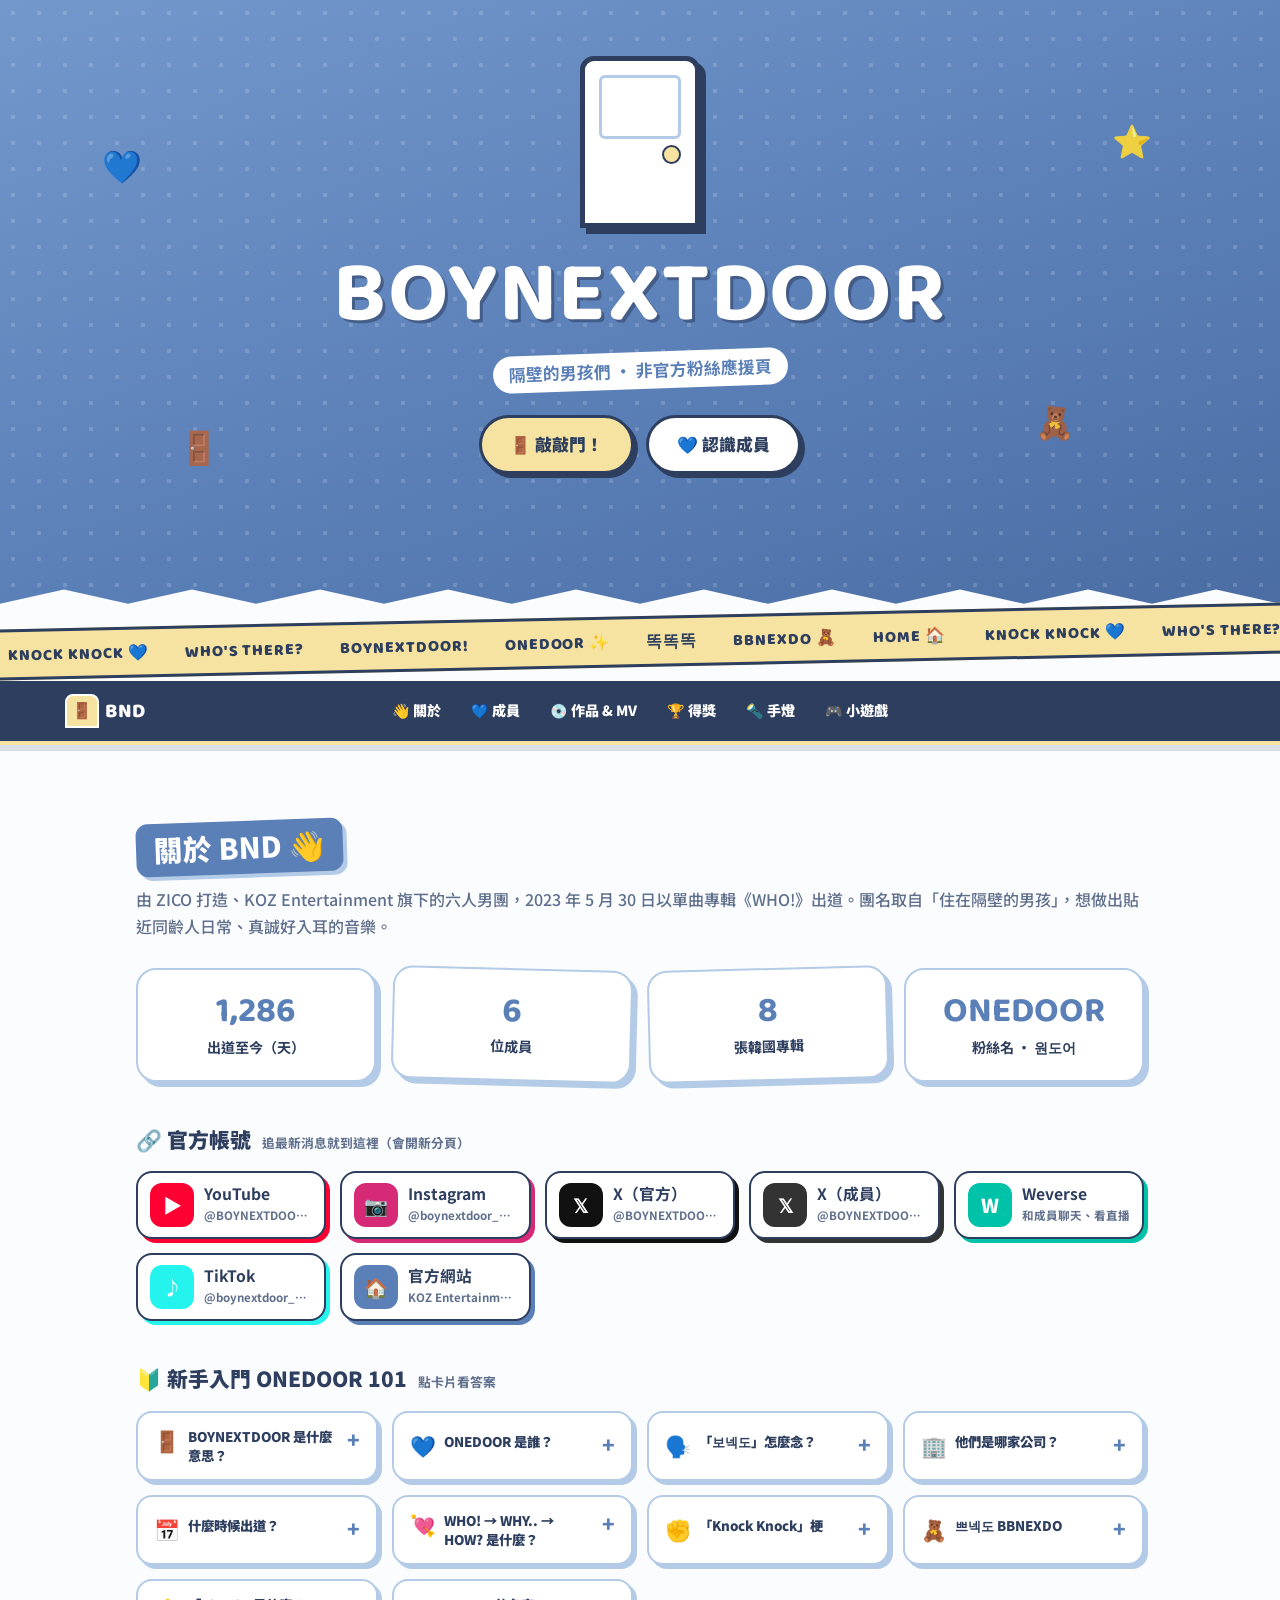
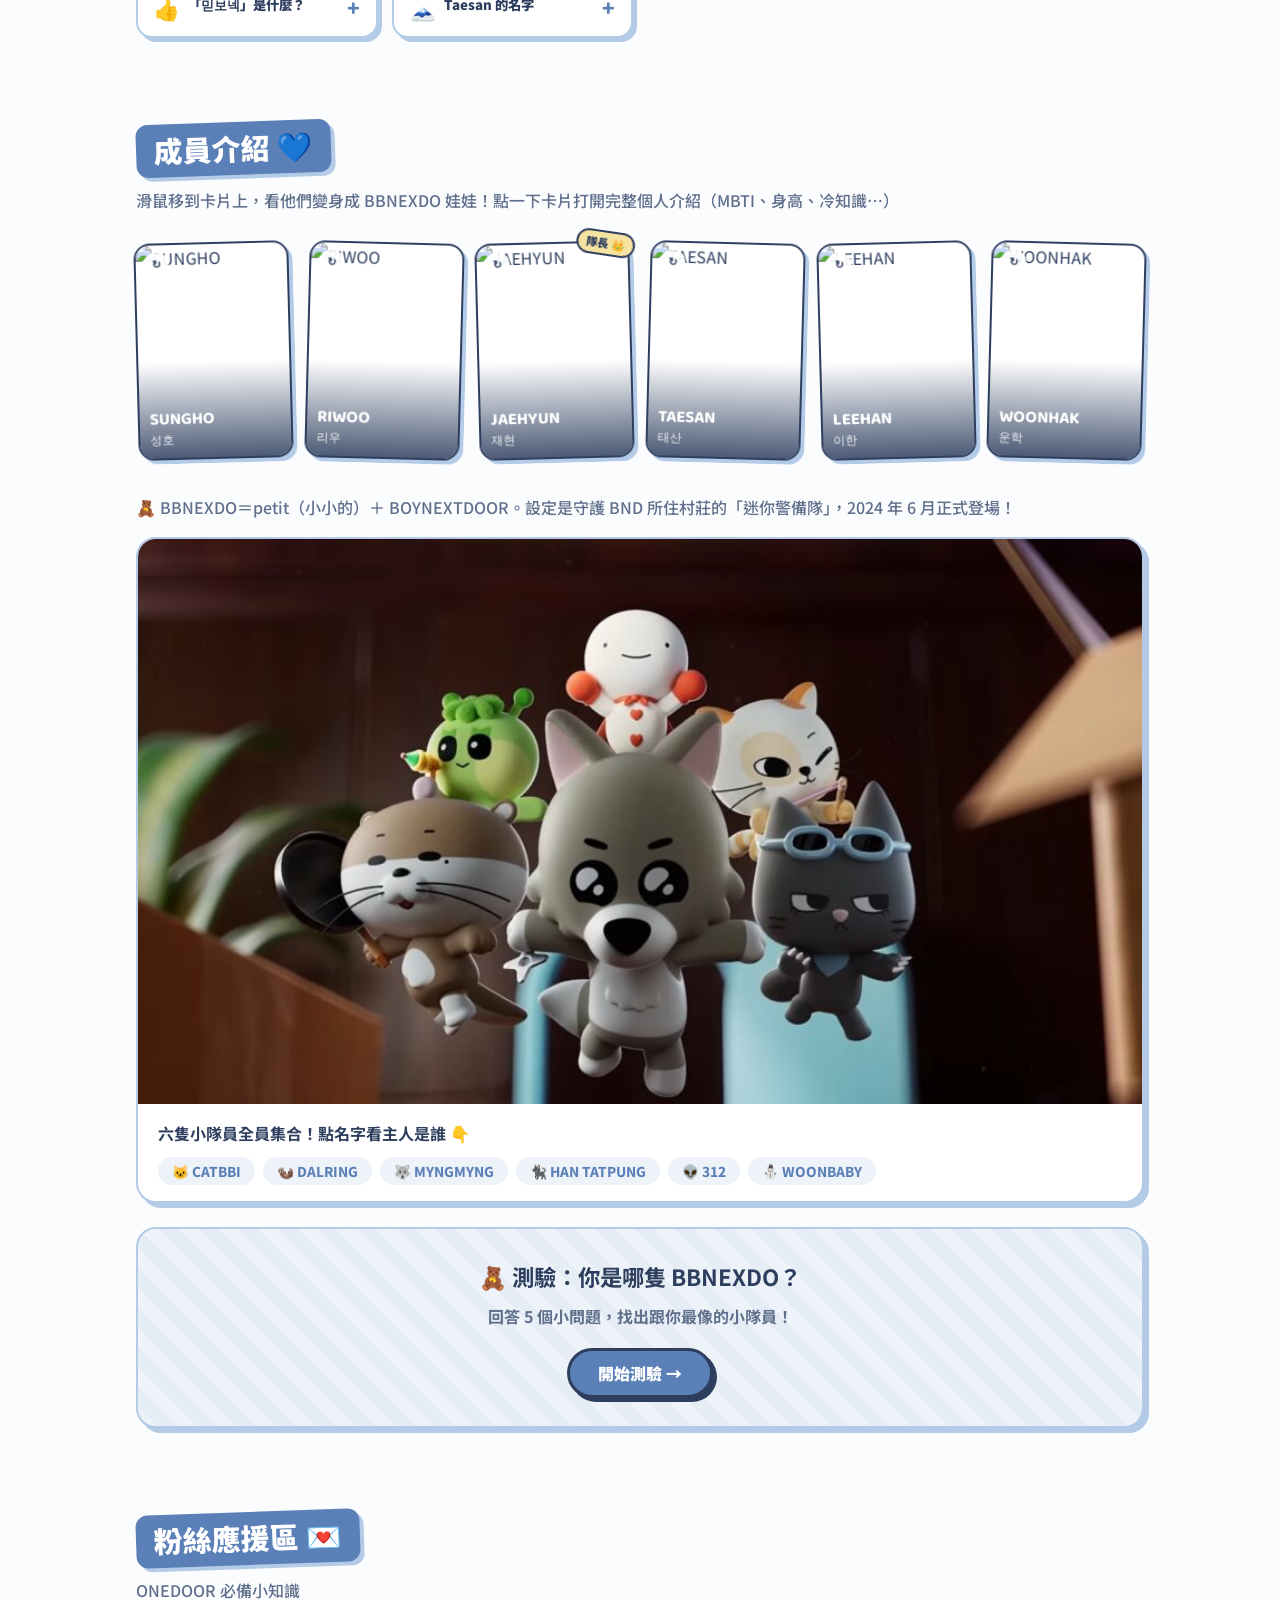
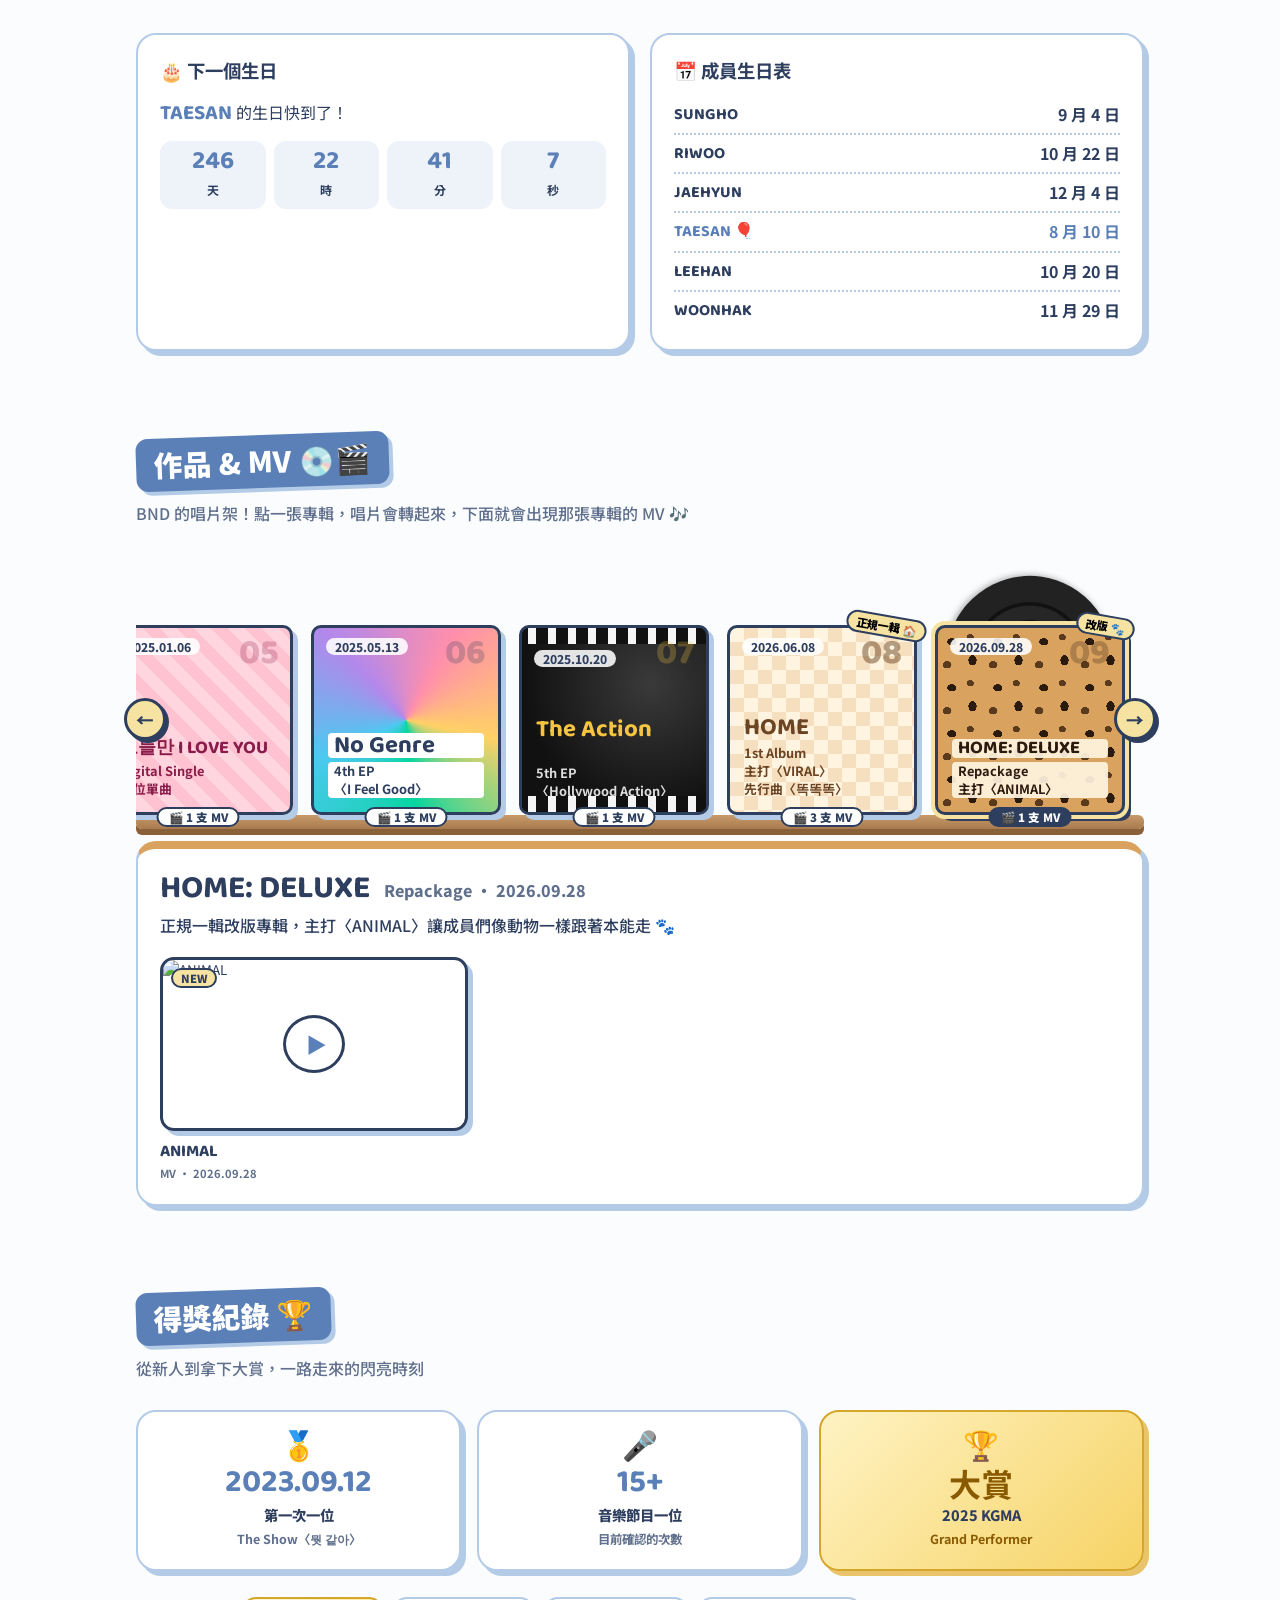
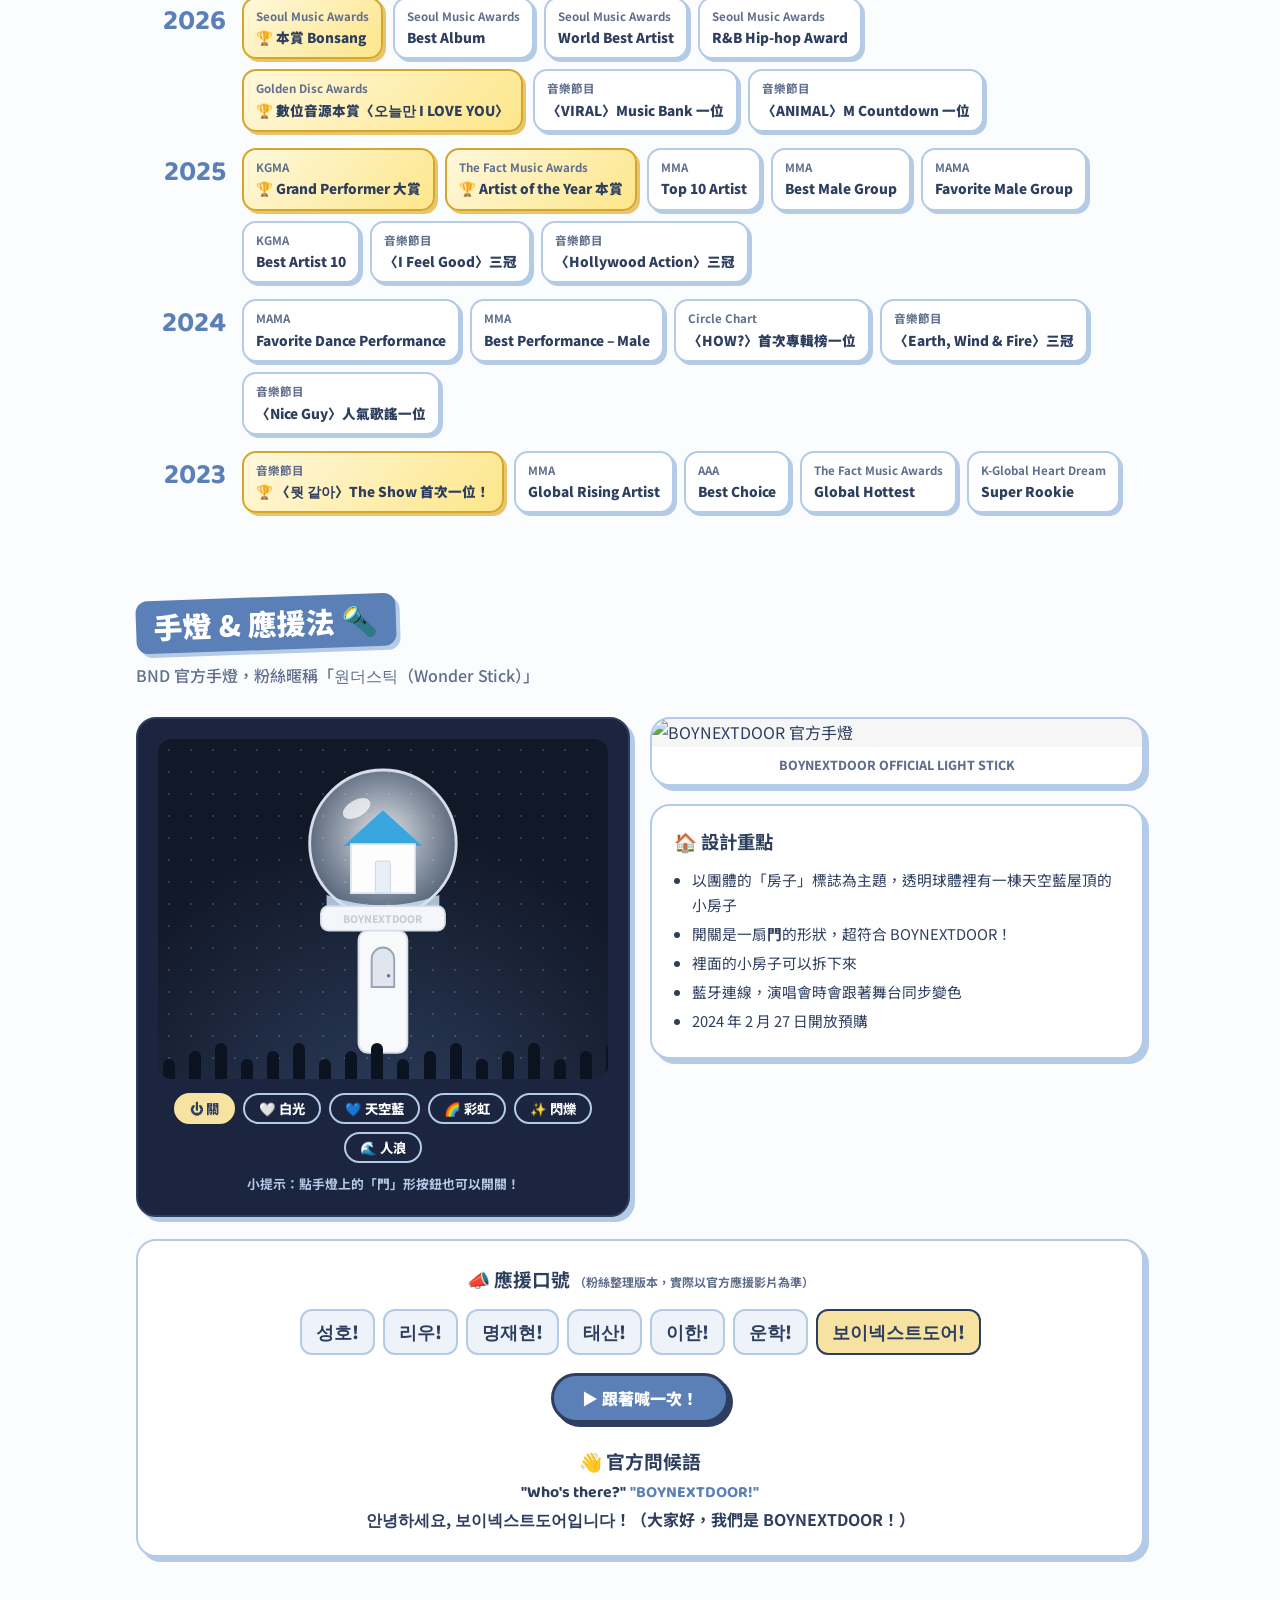
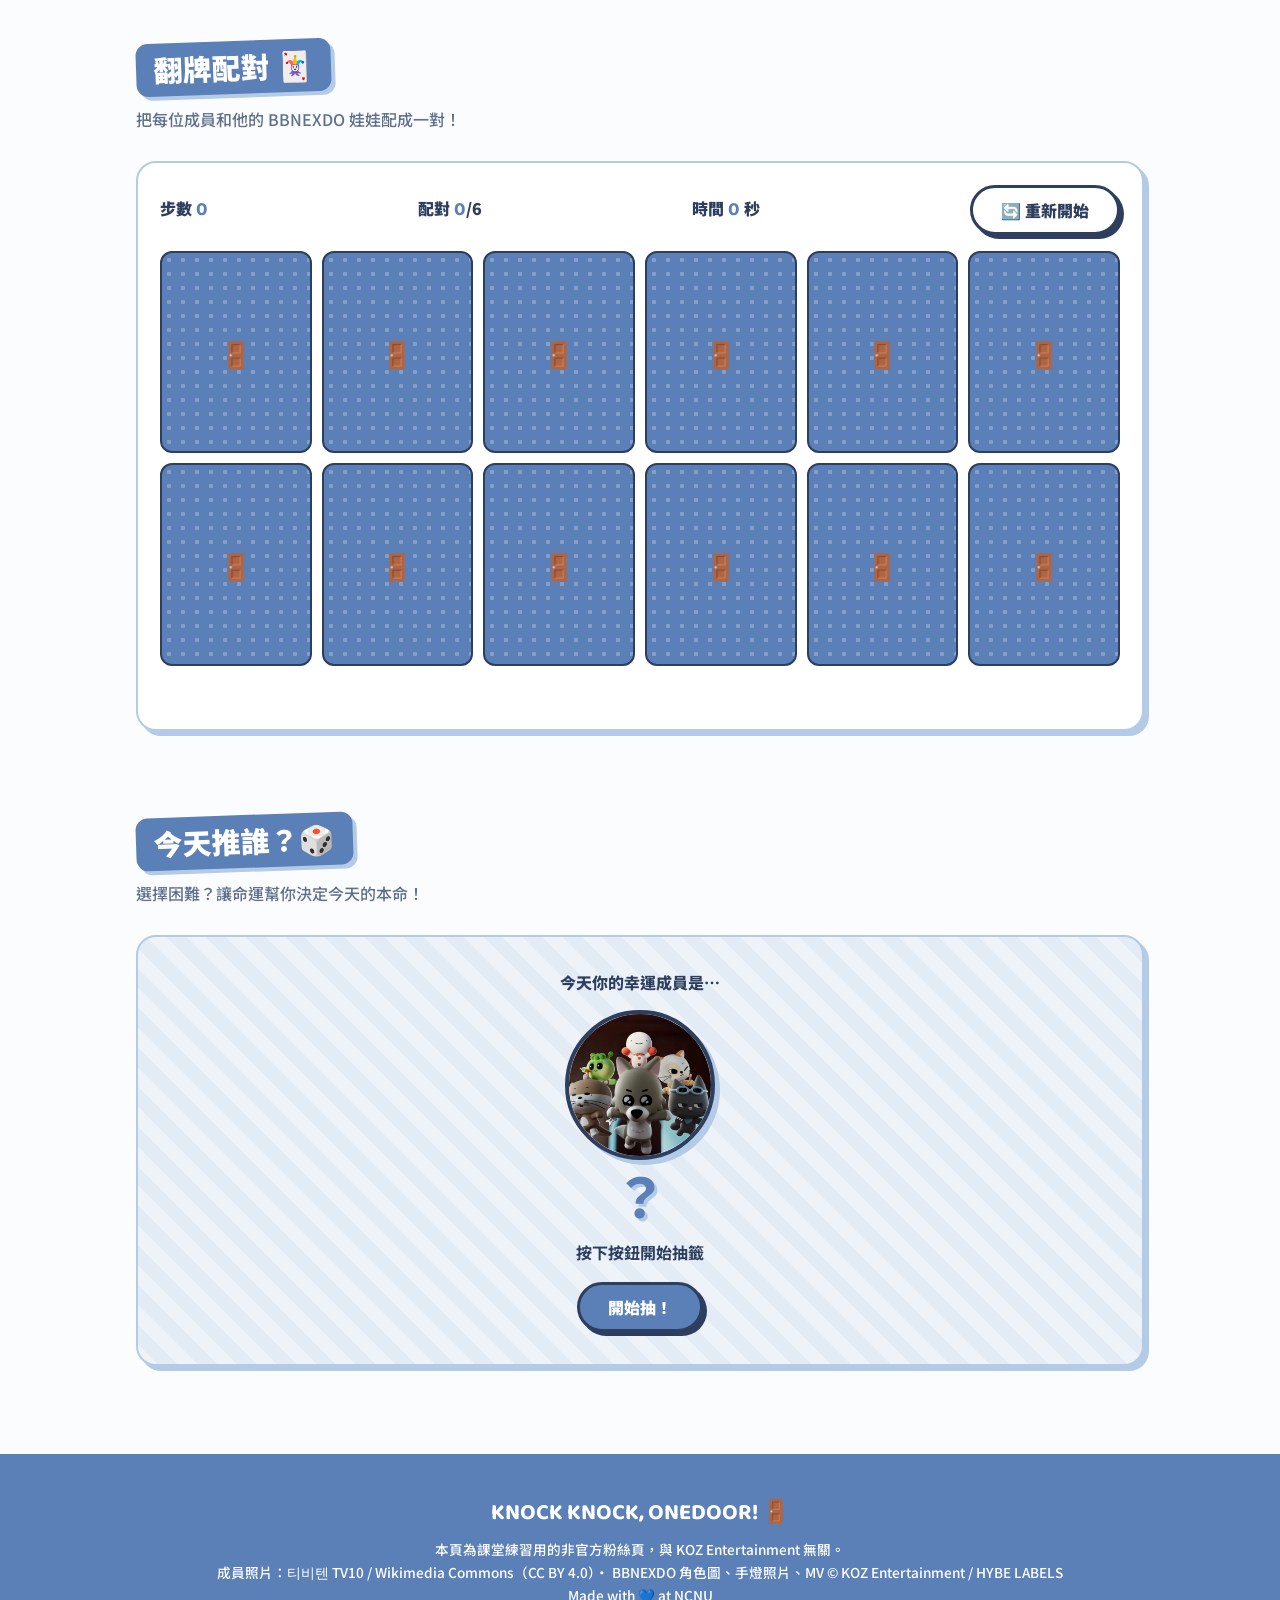
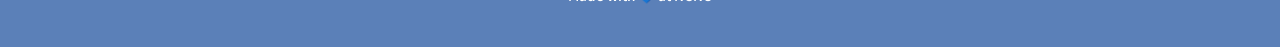
==== index.html @ dce767bf "BOYNEXTDOOR fan page Co-Authored-By: Claude Opus 5.5 <noreply@anthropic.com>" ====
<!DOCTYPE html>
<html lang="zh-Hant">
<head>
<meta charset="UTF-8">
<meta name="viewport" content="width=device-width, initial-scale=1.0">
<title>BOYNEXTDOOR 粉絲專頁 波捏豆 보넥도｜Knock Knock, ONEDOOR!</title>
<meta name="description" content="非官方 BOYNEXTDOOR（波捏豆／보넥도／BND）粉絲應援頁：成員介紹、BBNEXDO 뿌넥도角色、作品與 MV、得獎紀錄、手燈與應援法、翻牌小遊戲與生日倒數。">
<meta name="keywords" content="BOYNEXTDOOR,波捏豆,보넥도,BND,ONEDOOR,BBNEXDO,뿌넥도,Sungho,Riwoo,Jaehyun,Taesan,Leehan,Woonhak,粉絲專頁">
<meta name="robots" content="index, follow">
<meta property="og:type" content="website">
<meta property="og:title" content="BOYNEXTDOOR 粉絲專頁｜Knock Knock, ONEDOOR!">
<meta property="og:description" content="🚪 成員介紹、BBNEXDO 娃娃、作品 & MV、手燈、小遊戲，一起來當 ONEDOOR！">
<meta property="og:image" content="img/bbnexdo.jpg">
<link rel="icon" href="data:image/svg+xml,<svg xmlns='http://www.w3.org/2000/svg' viewBox='0 0 100 100'><text y='.9em' font-size='90'>🚪</text></svg>">
<link rel="preconnect" href="https://fonts.googleapis.com">
<link href="https://fonts.googleapis.com/css2?family=Baloo+2:wght@600;800&family=Noto+Sans+TC:wght@500;700;900&display=swap" rel="stylesheet">
<style>
  :root{
    --blue:#5b80b8; --sky:#b3cbe6; --ice:#eef3f9; --navy:#2d3e5e; --muted:#5f6f8c;
    --white:#ffffff; --yellow:#f6e3a1; --pink:#f4b8c8; --bg:#fbfcfe;
  }
  *{box-sizing:border-box;margin:0;padding:0}
  html{scroll-behavior:smooth}
  body{font-family:"Noto Sans TC",-apple-system,"PingFang TC",sans-serif;color:var(--navy);
    background:var(--bg);line-height:1.7;overflow-x:hidden}
  .en{font-family:"Baloo 2","Noto Sans TC",sans-serif}
  .wrap{max-width:1040px;margin:0 auto;padding:0 16px}
  img{max-width:100%}
  button{font-family:inherit}

  /* 進度條 */
  #progress{position:fixed;top:0;left:0;height:4px;width:0;background:linear-gradient(90deg,var(--yellow),var(--pink),var(--sky));z-index:100}

  /* ===== Hero ===== */
  header{background:linear-gradient(160deg,#7398cc 0%,#5b80b8 55%,#4a6ca3 100%);color:var(--white);text-align:center;padding:56px 0 100px;position:relative;overflow:hidden}
  header::before{content:"";position:absolute;inset:0;opacity:.16;
    background-image:radial-gradient(var(--white) 2px,transparent 2.5px);background-size:26px 26px}
  header::after{content:"";position:absolute;left:0;right:0;bottom:-1px;height:48px;background:var(--bg);
    clip-path:polygon(0 60%,5% 30%,10% 60%,15% 30%,20% 60%,25% 30%,30% 60%,35% 30%,40% 60%,45% 30%,50% 60%,55% 30%,60% 60%,65% 30%,70% 60%,75% 30%,80% 60%,85% 30%,90% 60%,95% 30%,100% 60%,100% 100%,0 100%)}
  .hero{position:relative;z-index:1}
  .doorframe{width:120px;height:172px;margin:0 auto 24px;position:relative;border-radius:14px 14px 0 0;
    background:#3c5480;border:5px solid var(--navy);box-shadow:6px 6px 0 var(--navy);overflow:visible;perspective:600px}
  .doorframe img{position:absolute;inset:0;width:100%;height:100%;object-fit:cover;border-radius:9px 9px 0 0;transform:scale(.6) translateY(30px);opacity:0;transition:.45s .15s cubic-bezier(.3,1.6,.5,1)}
  .doorframe.open img{transform:scale(1) translateY(0);opacity:1}
  .door{position:absolute;inset:0;background:var(--white);border-radius:9px 9px 0 0;transform-origin:left center;
    transition:transform .6s cubic-bezier(.3,1.3,.5,1);z-index:2}
  .door::before{content:"";position:absolute;inset:14px 14px 84px;border:3px solid var(--sky);border-radius:6px}
  .door::after{content:"";position:absolute;right:14px;top:84px;width:15px;height:15px;border-radius:50%;background:var(--yellow);border:2px solid var(--navy)}
  .doorframe.open .door{transform:rotateY(-105deg)}
  .doorframe.shake{animation:shake .35s}
  @keyframes shake{25%{transform:translateX(-4px) rotate(-2deg)}75%{transform:translateX(4px) rotate(2deg)}}
  h1{font-size:clamp(2.6rem,10vw,5.4rem);line-height:1;letter-spacing:.02em;
    text-shadow:3px 3px 0 rgba(45,62,94,.55);animation:bounce 2.6s ease-in-out infinite}
  @keyframes bounce{0%,100%{transform:translateY(0) rotate(-1deg)}50%{transform:translateY(-8px) rotate(1deg)}}
  .tag{margin-top:14px;font-weight:700;font-size:1.05rem;display:inline-block;background:var(--white);color:var(--blue);
    padding:4px 16px;border-radius:999px;transform:rotate(-2deg)}
  .hero-btns{margin-top:26px;display:flex;gap:12px;justify-content:center;flex-wrap:wrap}
  .knock{background:var(--yellow);color:var(--navy);border:3px solid var(--navy);
    padding:12px 28px;border-radius:999px;font-size:1.05rem;font-weight:900;cursor:pointer;box-shadow:4px 4px 0 var(--navy);
    transition:transform .1s,box-shadow .1s;text-decoration:none;display:inline-block}
  .knock.alt{background:var(--white)}
  .knock:active{transform:translate(4px,4px);box-shadow:0 0 0 var(--navy)}
  #knockMsg{min-height:1.8em;margin-top:14px;font-weight:900;font-size:1.2rem}
  .floaty{position:absolute;font-size:2rem;animation:float 6s ease-in-out infinite;opacity:.9}
  @keyframes float{0%,100%{transform:translateY(0) rotate(0)}50%{transform:translateY(-16px) rotate(12deg)}}

  /* ===== Marquee ===== */
  .marquee{background:var(--yellow);color:var(--navy);border-top:3px solid var(--navy);border-bottom:3px solid var(--navy);
    overflow:hidden;white-space:nowrap;padding:8px 0;transform:rotate(-1.2deg);margin:-6px -10px 14px;position:relative;z-index:2}
  .marquee div{display:inline-block;animation:scroll 26s linear infinite;font-weight:800;letter-spacing:.06em}
  .marquee span{margin:0 18px}
  @keyframes scroll{from{transform:translateX(0)}to{transform:translateX(-50%)}}

  /* ===== Nav ===== */
  nav{position:sticky;top:0;z-index:30;background:var(--navy);border-bottom:4px solid var(--yellow);box-shadow:0 6px 0 rgba(45,62,94,.15)}
  .nav-in{max-width:1200px;margin:0 auto;display:grid;grid-template-columns:1fr auto 1fr;align-items:center;gap:12px;padding:0 12px}
  .logo{flex:none;display:flex;align-items:center;gap:6px;color:var(--white);text-decoration:none;font-weight:800;font-size:1.25rem;letter-spacing:.03em}
  .logo i{font-style:normal;display:grid;place-items:center;width:34px;height:34px;background:var(--yellow);border:2.5px solid var(--white);
    border-radius:8px 8px 0 0;font-size:1rem;transition:transform .3s}
  .logo:hover i{transform:perspective(200px) rotateY(-40deg)}
  .logo{justify-self:start}
  nav ul{min-width:0;display:flex;gap:4px;justify-content:flex-start;list-style:none;padding:10px 0;overflow-x:auto;scrollbar-width:none}
  nav li:first-child{margin-left:auto} nav li:last-child{margin-right:auto}
  nav ul::-webkit-scrollbar{display:none}
  nav a{white-space:nowrap;text-decoration:none;color:var(--white);font-weight:900;font-size:.88rem;padding:6px 11px;border-radius:999px;
    transition:.2s;display:block;border:2px solid transparent}
  nav a:hover{border-color:var(--sky);transform:translateY(-2px)}
  nav a.active{background:var(--yellow);color:var(--navy);border-color:var(--navy);box-shadow:3px 3px 0 var(--blue)}
  @media (max-width:1100px){ .nav-in{grid-template-columns:auto 1fr} }
  @media (max-width:760px){ .logo span{display:none} nav li:first-child{margin-left:0} }

  section{padding:76px 0 8px;scroll-margin-top:40px}
  .title{display:inline-block;font-size:1.8rem;font-weight:900;background:var(--blue);color:var(--white);
    padding:2px 18px;border-radius:12px;transform:rotate(-2deg);box-shadow:4px 4px 0 var(--sky);margin-bottom:12px}
  .sub{color:var(--muted);margin-bottom:28px;font-weight:500}
  .card{background:var(--white);border:2px solid var(--sky);border-radius:20px;box-shadow:5px 5px 0 var(--sky)}
  .btn{background:var(--blue);color:var(--white);border:3px solid var(--navy);padding:10px 28px;border-radius:999px;
    font-size:1rem;font-weight:900;cursor:pointer;box-shadow:4px 4px 0 var(--navy);transition:transform .1s,box-shadow .1s}
  .btn:active{transform:translate(4px,4px);box-shadow:0 0 0 var(--navy)}
  .btn:disabled{opacity:.6;cursor:wait}
  .btn.light{background:var(--white);color:var(--navy)}

  /* 滑入動畫 */
  .reveal{opacity:0;transform:translateY(30px);transition:opacity .7s,transform .7s cubic-bezier(.2,.8,.3,1)}
  .reveal.in{opacity:1;transform:none}

  /* ===== Stats ===== */
  .stats{display:grid;grid-template-columns:repeat(4,1fr);gap:16px}
  @media (max-width:760px){ .stats{grid-template-columns:repeat(2,1fr)} }
  .stat{padding:20px 12px;text-align:center}
  .stat:nth-child(2){transform:rotate(1.5deg)} .stat:nth-child(3){transform:rotate(-1.5deg)}
  .stat b{display:block;font-size:2.2rem;color:var(--blue);line-height:1.2}
  .stat span{font-weight:700;font-size:.88rem}

  /* ===== Members ===== */
  .members{display:grid;grid-template-columns:repeat(6,1fr);gap:16px}
  @media (max-width:860px){ .members{grid-template-columns:repeat(3,1fr)} }
  @media (max-width:520px){ .members{grid-template-columns:repeat(2,1fr)} }
  .flip{perspective:1000px;cursor:pointer;aspect-ratio:3/4.2;position:relative;transition:transform .25s}
  .flip:nth-child(odd){transform:rotate(-1.5deg)} .flip:nth-child(even){transform:rotate(1.5deg)}
  .flip:hover{transform:translateY(-6px) rotate(0)}
  .flip-inner{position:absolute;inset:0;transition:transform .8s cubic-bezier(.3,1.4,.5,1);transform-style:preserve-3d}
  @media (hover:hover){ .flip:hover .flip-inner{transform:rotateY(180deg)} }
  .face{position:absolute;inset:0;backface-visibility:hidden;-webkit-backface-visibility:hidden;border-radius:16px;overflow:hidden;
    border:2.5px solid var(--navy);box-shadow:4px 4px 0 var(--sky);background:var(--white)}
  .face img{width:100%;height:100%;object-fit:cover;display:block}
  .front img{object-position:center 22%}
  .front::after{content:"";position:absolute;inset:0;background:linear-gradient(transparent 55%,rgba(45,62,94,.85))}
  .face .info{position:absolute;left:0;right:0;bottom:0;padding:8px 10px;color:var(--white);z-index:2;text-align:left}
  .face h3{font-size:1.05rem;line-height:1.1}
  .face .kr{font-size:.75rem;opacity:.9}
  .hint{position:absolute;top:8px;left:8px;z-index:2;background:rgba(255,255,255,.92);color:var(--navy);font-size:.7rem;font-weight:900;
    padding:1px 8px;border-radius:999px;animation:wiggle 2s ease-in-out infinite}
  @keyframes wiggle{0%,100%{transform:rotate(-3deg)}50%{transform:rotate(3deg)}}
  .back{transform:rotateY(180deg)}
  .back img{object-position:center 60%}
  .back .info{background:linear-gradient(transparent,rgba(255,255,255,.97) 35%);color:var(--navy);padding-top:24px;text-align:center}
  .back h3{color:var(--blue);font-size:.95rem}
  .animal{display:inline-block;background:var(--yellow);border:2px solid var(--navy);font-size:.72rem;font-weight:900;padding:0 8px;border-radius:999px;margin-top:3px}
  .more{display:block;font-size:.68rem;font-weight:700;color:var(--muted);margin-top:3px}
  .badge{position:absolute;top:-10px;right:-6px;z-index:5;background:var(--yellow);border:2px solid var(--navy);
    font-size:.7rem;font-weight:900;padding:1px 8px;border-radius:999px;transform:rotate(10deg)}

  /* ===== Profile popup ===== */
  .modal{position:fixed;inset:0;z-index:50;background:rgba(45,62,94,.55);backdrop-filter:blur(4px);display:none;
    align-items:center;justify-content:center;padding:16px}
  .modal.show{display:flex;animation:fade .2s}
  @keyframes fade{from{opacity:0}}
  .sheet{background:var(--white);border:3px solid var(--navy);border-radius:24px;box-shadow:8px 8px 0 var(--sky);
    width:100%;max-width:740px;max-height:90vh;overflow:auto;position:relative;animation:popin .35s cubic-bezier(.3,1.5,.5,1)}
  @keyframes popin{from{transform:scale(.85) rotate(-2deg);opacity:0}}
  .close{position:absolute;top:10px;right:12px;z-index:3;width:36px;height:36px;border-radius:50%;border:2px solid var(--navy);
    background:var(--yellow);font-size:1.1rem;font-weight:900;cursor:pointer;color:var(--navy)}
  .p-top{display:grid;grid-template-columns:200px 1fr;gap:22px;padding:24px}
  .p-pics{position:relative}
  .p-pics .real{width:100%;aspect-ratio:3/4;object-fit:cover;object-position:center 22%;border-radius:16px;border:3px solid var(--navy);display:block}
  .p-pics .doll{position:absolute;right:-14px;bottom:-14px;width:88px;height:88px;object-fit:cover;object-position:center 55%;
    border-radius:50%;border:3px solid var(--navy);background:var(--white);transform:rotate(8deg);transition:transform .3s}
  .p-pics .doll:hover{transform:rotate(-8deg) scale(1.6)}
  .p-head h3{font-size:2.2rem;line-height:1;color:var(--blue);padding-right:40px}
  .p-head .kr{font-weight:700;color:#4a6296;margin:4px 0 12px}
  .facts{display:grid;grid-template-columns:repeat(2,1fr);gap:8px}
  .facts div{background:var(--ice);border-radius:12px;padding:6px 12px}
  .facts small{display:block;font-size:.72rem;color:var(--muted);font-weight:700}
  .facts b{font-size:.95rem}
  .facts .mbti{background:var(--blue);color:var(--white)}
  .facts .mbti small{color:var(--ice)}
  .facts .mbti b{font-size:1.3rem;letter-spacing:.06em}
  .p-body{padding:0 24px 24px}
  .p-body h4{font-size:1rem;margin:16px 0 6px}
  .p-body ul{padding-left:1.2em}
  .p-body li{margin-bottom:4px;font-size:.92rem}
  .p-doll{background:var(--ice);border-radius:14px;padding:12px 14px;font-size:.92rem}
  .p-doll b{color:var(--blue)}
  .p-foot{margin-top:20px;display:flex;align-items:center;justify-content:space-between;gap:10px;flex-wrap:wrap}
  .p-foot .count{font-weight:900;color:var(--blue)}
  .nav-btn{border:2px solid var(--navy);background:var(--white);border-radius:999px;padding:6px 14px;font-weight:900;cursor:pointer;color:var(--navy)}
  @media (max-width:560px){ .p-top{grid-template-columns:1fr} .p-pics{max-width:210px;margin:0 auto} }

  /* ===== BBNEXDO ===== */
  .bbn{overflow:hidden}
  .bbn img{width:100%;display:block}
  .bbn figcaption{padding:16px 20px;font-weight:700}
  .chips{display:flex;flex-wrap:wrap;gap:8px;margin-top:10px}
  .chips button{background:var(--ice);color:var(--blue);border:2px solid transparent;border-radius:999px;padding:2px 12px;font-size:.85rem;font-weight:800;cursor:pointer;transition:.2s}
  .chips button:hover{border-color:var(--blue);transform:translateY(-2px)}

  /* ===== Quiz ===== */
  .quiz{padding:28px 24px;margin-top:24px;text-align:center;background:var(--ice);
    background-image:repeating-linear-gradient(45deg,transparent 0 14px,rgba(91,128,184,.06) 14px 28px)}
  .quiz h3{font-size:1.4rem}
  .qbar{height:10px;background:var(--white);border:2px solid var(--navy);border-radius:999px;margin:14px auto 18px;max-width:420px;overflow:hidden}
  .qbar i{display:block;height:100%;width:0;background:var(--blue);transition:width .3s}
  .qtext{font-size:1.15rem;font-weight:900;margin-bottom:16px}
  .opts{display:grid;grid-template-columns:repeat(auto-fit,minmax(200px,1fr));gap:10px;max-width:700px;margin:0 auto}
  .opt{background:var(--white);border:2px solid var(--navy);border-radius:14px;padding:10px 14px;font-weight:700;cursor:pointer;
    box-shadow:3px 3px 0 var(--sky);transition:transform .15s,background .15s;font-size:.95rem;color:var(--navy)}
  .opt:hover{background:var(--yellow);transform:translateY(-2px)}
  .result img{width:180px;height:180px;object-fit:cover;object-position:center 55%;border-radius:50%;border:4px solid var(--navy);
    box-shadow:6px 6px 0 var(--sky);animation:popin .5s cubic-bezier(.3,1.5,.5,1)}
  .result h4{font-size:2rem;color:var(--blue);line-height:1.2;margin-top:12px}
  .result p{max-width:520px;margin:6px auto 16px}

  /* ===== Timeline ===== */
  .shelf-wrap{position:relative}
  .shelf{position:relative;z-index:1;display:flex;gap:18px;overflow-x:auto;padding:70px 8px 26px;scroll-snap-type:x mandatory;scroll-behavior:smooth;scrollbar-width:thin}
  .shelf-wrap::after{content:"";position:absolute;left:0;right:0;bottom:12px;height:14px;border-radius:6px;z-index:0;
    background:linear-gradient(#c79a6b,#a87a4d);box-shadow:0 6px 0 #8a6038}
  .shelf-arrow{position:absolute;top:50%;z-index:5;width:42px;height:42px;border-radius:50%;border:3px solid var(--navy);background:var(--yellow);
    font-size:1.1rem;font-weight:900;cursor:pointer;box-shadow:3px 3px 0 var(--navy);color:var(--navy)}
  .shelf-arrow.l{left:-12px} .shelf-arrow.r{right:-12px}
  .album{position:relative;flex:0 0 190px;aspect-ratio:1;cursor:pointer;scroll-snap-align:start;border:none;background:none;padding:0;font-family:inherit;text-align:left}
  @media (max-width:520px){ .album{flex-basis:150px} }
  .vinyl{position:absolute;top:6%;left:6%;width:88%;height:88%;border-radius:50%;z-index:0;
    background:radial-gradient(circle,var(--lab,#f6e3a1) 0 17%,#111 18% 20%,#222 21% 30%,#111 31% 33%,#262626 34% 45%,#111 46% 48%,#222 49% 100%);
    transition:transform .6s cubic-bezier(.3,1.3,.5,1);box-shadow:0 2px 6px rgba(0,0,0,.3)}
  .album:hover .vinyl{transform:translateY(-36%) rotate(120deg)}
  .album.sel .vinyl{transform:translateY(-36%) rotate(120deg)}
  .sleeve{position:relative;z-index:1;height:100%;border-radius:10px;border:3px solid var(--navy);box-shadow:5px 5px 0 var(--sky);
    padding:14px;display:flex;flex-direction:column;justify-content:flex-end;overflow:hidden;transition:transform .3s,box-shadow .3s}
  .album:hover .sleeve{transform:rotate(-2deg)}
  .album.sel .sleeve{box-shadow:0 0 0 4px var(--yellow),6px 6px 0 var(--navy)}
  .mvcount{position:absolute;bottom:-12px;left:50%;transform:translateX(-50%);z-index:3;white-space:nowrap;background:var(--white);
    border:2px solid var(--navy);border-radius:999px;font-size:.72rem;font-weight:900;padding:0 10px;color:var(--navy)}
  .album.sel .mvcount{background:var(--navy);color:var(--white)}
  .a-single{background:repeating-linear-gradient(45deg,#ffd6e0 0 12px,#ffc2d1 12px 24px);color:#8a1c4a;--lab:#ff4d8d}
  /* 專輯展開面板 */
  .al-panel{padding:22px;border-top:8px solid var(--accent,var(--blue));animation:popin .4s cubic-bezier(.3,1.5,.5,1)}
  .al-head{display:flex;gap:10px 14px;align-items:baseline;flex-wrap:wrap}
  .al-head h3{font-size:2rem;line-height:1.1;color:var(--navy)}
  .al-head span{font-weight:800;color:var(--muted)}
  .al-note{margin:6px 0 18px;font-weight:500}
  .sleeve time{position:absolute;top:10px;left:12px;font-size:.75rem;font-weight:800;padding:0 9px;border-radius:999px;background:rgba(255,255,255,.88);color:var(--navy)}
  .sleeve .no{position:absolute;top:8px;right:12px;font-size:2.2rem;font-weight:800;line-height:1;opacity:.25}
  .sleeve h3{font-size:1.5rem;line-height:1.05;margin-bottom:4px;position:relative}
  .sleeve p{font-size:.8rem;font-weight:700;line-height:1.4;position:relative}
  /* 每張專輯的風格 */
  .a-who{background:#ffe66d;color:#2d3e5e;
    background-image:radial-gradient(#ffb627 3px,transparent 3.5px);background-size:18px 18px;--lab:#ffb627}
  .a-why{background:linear-gradient(170deg,#7aa2d6,#3f5f93);color:#fff;--lab:#bcd3f0}
  .a-why::before{content:"";position:absolute;inset:0;background:repeating-linear-gradient(100deg,transparent 0 9px,rgba(255,255,255,.18) 9px 10px)}
  .a-how{background:#f7d6c4;color:#7a2e1d;--lab:#e8643c;
    background-image:repeating-radial-gradient(circle at 100% 0,#e8643c 0 10px,#f2a541 10px 20px,#f7d6c4 20px 30px)}
  .a-how h3,.a-how p{background:rgba(247,214,196,.9);display:inline-block;padding:0 6px;border-radius:4px}
  .a-1999{background:#1c1c1c;color:#ff4d6d;--lab:#ff4d6d;
    background-image:repeating-linear-gradient(0deg,rgba(255,255,255,.05) 0 2px,transparent 2px 4px)}
  .a-1999 h3{font-family:"Courier New",monospace;letter-spacing:.05em;text-shadow:2px 0 #4dd0ff}
  .a-1999 p{color:#eee}
  .a-nogenre{background:conic-gradient(from 30deg,#ff8fab,#ffd166,#06d6a0,#4cc9f0,#b388eb,#ff8fab);color:#2d3e5e;--lab:#fff}
  .a-nogenre h3,.a-nogenre p{background:#fff;display:inline-block;padding:0 6px;border-radius:4px}
  .a-action{background:radial-gradient(circle at 70% 30%,#3a3a3a,#111 70%);color:#f5c542;--lab:#f5c542}
  .a-action::before,.a-action::after{content:"";position:absolute;left:0;right:0;height:16px;
    background:repeating-linear-gradient(90deg,#111 0 6px,#f5f5f5 6px 14px,#111 14px 20px)}
  .a-action::before{top:0} .a-action::after{bottom:0}
  .a-action h3{margin-bottom:22px} .a-action p{color:#ddd;margin-bottom:-2px}
  .a-action time{top:22px}
  .a-home{background:#fff4e0;color:#6b4423;--lab:#e9a36b;
    background-image:linear-gradient(45deg,#f6dfbf 25%,transparent 25%,transparent 75%,#f6dfbf 75%),linear-gradient(45deg,#f6dfbf 25%,transparent 25%,transparent 75%,#f6dfbf 75%);
    background-size:28px 28px;background-position:0 0,14px 14px}
  .a-home .no{opacity:.5}
  .a-animal{background:#d9a25f;color:#2b1a0e;--lab:#2b1a0e;
    background-image:radial-gradient(ellipse 9px 7px at 30% 30%,#2b1a0e 50%,transparent 52%),radial-gradient(ellipse 8px 10px at 75% 70%,#2b1a0e 50%,transparent 52%),
      radial-gradient(ellipse 6px 5px at 70% 20%,#5a3a1c 60%,transparent 62%),radial-gradient(ellipse 7px 6px at 20% 80%,#5a3a1c 60%,transparent 62%);
    background-size:46px 46px}
  .a-animal h3,.a-animal p{background:rgba(255,244,224,.92);display:inline-block;padding:0 6px;border-radius:4px}
  .star{position:absolute;top:-10px;right:-10px;z-index:3;background:var(--yellow);border:2px solid var(--navy);border-radius:999px;font-size:.7rem;font-weight:900;padding:1px 8px;transform:rotate(10deg)}

  /* ===== Memory game ===== */
  .game{padding:22px}
  .game-top{display:flex;justify-content:space-between;align-items:center;gap:10px;flex-wrap:wrap;margin-bottom:16px;font-weight:900}
  .game-top span b{color:var(--blue);font-size:1.2rem}
  .board{display:grid;grid-template-columns:repeat(6,1fr);gap:10px}
  @media (max-width:640px){ .board{grid-template-columns:repeat(4,1fr)} }
  .mc{aspect-ratio:3/4;perspective:600px;cursor:pointer}
  .mc-in{position:relative;width:100%;height:100%;transition:transform .45s;transform-style:preserve-3d}
  .mc.open .mc-in,.mc.done .mc-in{transform:rotateY(180deg)}
  .mc-f,.mc-b{position:absolute;inset:0;backface-visibility:hidden;-webkit-backface-visibility:hidden;border-radius:12px;border:2px solid var(--navy);overflow:hidden}
  .mc-f{background:var(--blue);display:grid;place-items:center;color:var(--white);font-size:1.6rem;
    background-image:radial-gradient(rgba(255,255,255,.25) 2px,transparent 2.5px);background-size:14px 14px}
  .mc-b{transform:rotateY(180deg);background:var(--white)}
  .mc-b img{width:100%;height:100%;object-fit:cover;object-position:center 30%}
  .mc.done .mc-b{border-color:var(--blue);box-shadow:0 0 0 3px var(--yellow)}
  .mc.done{animation:pulse .5s}
  @keyframes pulse{50%{transform:scale(1.08)}}
  #gameMsg{text-align:center;font-weight:900;min-height:1.7em;margin-top:14px;color:var(--blue)}

  /* ===== Picker ===== */
  .picker{padding:32px 20px;text-align:center;background:var(--ice);
    background-image:repeating-linear-gradient(45deg,transparent 0 14px,rgba(91,128,184,.07) 14px 28px)}
  .picker .lead{font-weight:800}
  #pickImg{width:150px;height:150px;border-radius:50%;object-fit:cover;object-position:center 22%;border:4px solid var(--navy);
    margin:14px auto 0;display:block;background:var(--white);box-shadow:5px 5px 0 var(--sky)}
  #pickName{font-size:clamp(2.2rem,8vw,3.4rem);font-weight:800;min-height:1.3em;color:var(--blue);text-shadow:3px 3px 0 var(--sky);line-height:1.3;margin-top:8px}
  #pickMsg{font-weight:700;min-height:1.7em;margin-bottom:16px}

  /* ===== Cheer ===== */
  .cheer{display:grid;grid-template-columns:repeat(auto-fit,minmax(280px,1fr));gap:20px}
  .box{padding:20px 22px}
  .box h3{margin-bottom:10px;font-size:1.15rem}
  .bdlist li{list-style:none;display:flex;justify-content:space-between;padding:5px 0;border-bottom:2px dotted var(--sky);font-weight:700}
  .bdlist li:last-child{border:none}
  .bdlist li.soon{color:var(--blue)}
  .countdown{display:flex;gap:8px;margin-top:10px}
  .countdown div{flex:1;background:var(--ice);border-radius:12px;text-align:center;padding:6px 0}
  .countdown b{display:block;font-size:1.6rem;color:var(--blue);line-height:1.1}
  .countdown small{font-weight:700;font-size:.75rem}

  .heart{position:fixed;pointer-events:none;font-size:1.6rem;z-index:80;animation:pop 1s ease-out forwards}
  @keyframes pop{to{transform:translateY(-90px) scale(1.4);opacity:0}}
  .confetti{position:fixed;top:-10px;width:10px;height:14px;z-index:90;pointer-events:none;animation:fall linear forwards}
  @keyframes fall{to{transform:translateY(105vh) rotate(720deg)}}
  .spark{position:fixed;pointer-events:none;z-index:70;font-size:.9rem;animation:spark .8s ease-out forwards}
  @keyframes spark{to{transform:translateY(20px) scale(.3);opacity:0}}

  #toTop{position:fixed;right:16px;bottom:16px;z-index:40;width:48px;height:48px;border-radius:50%;border:3px solid var(--navy);
    background:var(--yellow);font-size:1.3rem;cursor:pointer;box-shadow:3px 3px 0 var(--navy);opacity:0;pointer-events:none;transition:.3s}
  #toTop.show{opacity:1;pointer-events:auto}

  footer{margin-top:80px;background:var(--blue);color:var(--white);text-align:center;font-size:.85rem;padding:40px 16px;font-weight:500}
  footer b{font-size:1.4rem;display:block;margin-bottom:6px}

  /* ===== ONEDOOR 101 ===== */
  .h3{font-size:1.3rem;font-weight:900;margin:40px 0 14px}
  .h3 small{font-size:.8rem;color:var(--muted);font-weight:700;margin-left:6px}
  .faq{display:grid;grid-template-columns:repeat(auto-fill,minmax(230px,1fr));gap:14px}
  .qa{background:var(--white);border:2px solid var(--sky);border-radius:16px;padding:14px 16px;cursor:pointer;box-shadow:4px 4px 0 var(--sky);
    transition:transform .2s,background .2s;text-align:left;font-family:inherit;color:var(--navy)}
  .qa:hover{transform:translateY(-3px)}
  .qa .q{font-weight:900;display:flex;gap:8px;align-items:flex-start}
  .qa .q i{font-style:normal;font-size:1.3rem;line-height:1.3}
  .qa .q::after{content:"+";margin-left:auto;font-size:1.3rem;line-height:1.2;color:var(--blue);transition:transform .3s}
  .qa .a{max-height:0;overflow:hidden;transition:max-height .4s,margin .3s;font-size:.88rem;color:#4a6296;font-weight:500}
  .qa.open{background:var(--ice)}
  .qa.open .q::after{transform:rotate(45deg)}
  .qa.open .a{max-height:260px;margin-top:8px}
  @media (max-width:560px){
    .faq{grid-template-columns:repeat(2,1fr);gap:10px}
    .qa{padding:10px 10px;box-shadow:3px 3px 0 var(--sky)}
    .qa .q{font-size:.82rem;gap:5px;line-height:1.4}
    .qa .q i{font-size:1rem}
    .qa .q::after{font-size:1.05rem}
    .qa .a{font-size:.78rem;line-height:1.55}
  }

  /* ===== MV ===== */
  .mv-filter{display:flex;gap:8px;flex-wrap:wrap;margin-bottom:18px}
  .mv-filter button{border:2px solid var(--navy);background:var(--white);color:var(--navy);border-radius:999px;padding:3px 14px;font-weight:800;cursor:pointer;font-size:.85rem}
  .mv-filter button.on{background:var(--navy);color:var(--white)}
  .mv-grid{display:grid;grid-template-columns:repeat(auto-fill,minmax(230px,1fr));gap:18px}
  .mvc{cursor:pointer;border:none;background:none;text-align:left;font-family:inherit;color:var(--navy)}
  .mvc .thumb{position:relative;aspect-ratio:16/9;border-radius:14px;overflow:hidden;border:3px solid var(--navy);box-shadow:5px 5px 0 var(--sky);transition:transform .25s}
  .mvc .thumb img{width:100%;height:100%;object-fit:cover;transition:transform .4s}
  .mvc .thumb::after{content:"▶";position:absolute;inset:0;margin:auto;width:52px;height:52px;border-radius:50%;background:rgba(255,255,255,.92);
    color:var(--blue);display:grid;place-items:center;font-size:1.3rem;padding-left:4px;border:3px solid var(--navy);transition:transform .25s}
  .mvc:hover .thumb{transform:rotate(-1.5deg) translateY(-4px)}
  .mvc:hover .thumb img{transform:scale(1.08)}
  .mvc:hover .thumb::after{transform:scale(1.15)}
  .mvc h4{margin-top:10px;font-size:1.05rem;line-height:1.3}
  .mvc small{color:var(--muted);font-weight:700}
  .mv-new{position:absolute;top:8px;left:8px;z-index:2;background:var(--yellow);border:2px solid var(--navy);border-radius:999px;font-size:.7rem;font-weight:900;padding:0 8px}
  .mv-modal{position:fixed;inset:0;z-index:60;background:rgba(20,28,45,.85);display:none;align-items:center;justify-content:center;padding:16px}
  .mv-modal.show{display:flex;animation:fade .2s}
  .mv-box{width:100%;max-width:900px;position:relative}
  .mv-box .close{top:-46px;right:0}
  .mv-frame{aspect-ratio:16/9;background:#000;border-radius:14px;overflow:hidden;border:3px solid var(--white)}
  .mv-frame iframe{width:100%;height:100%;border:0}
  .mv-cap{display:flex;justify-content:space-between;gap:10px;flex-wrap:wrap;color:var(--white);margin-top:10px}
  .mv-cap a{color:var(--yellow);font-weight:700}

  /* ===== Awards ===== */
  .aw-stats{display:grid;grid-template-columns:repeat(3,minmax(0,1fr));gap:16px;margin-bottom:26px}
  .aw-big{padding:18px 10px;text-align:center;display:flex;flex-direction:column;align-items:center;justify-content:center}
  .aw-big i{font-style:normal;font-size:1.8rem;line-height:1}
  .aw-big b{display:block;font-size:2rem;color:var(--blue);line-height:1.2;margin-top:6px;white-space:nowrap}
  .aw-big span{font-weight:800;font-size:.9rem}
  .aw-big small{display:block;font-size:.78rem;color:var(--muted);font-weight:700;margin-top:2px}
  .aw-big.gold{background:linear-gradient(135deg,#fff3c4,#f6d365);border-color:#d4a72c;box-shadow:5px 5px 0 #e9c46a}
  .aw-big.gold b{color:#8a5a00}
  .aw-big.gold small{color:#8a5a00}
  @media (max-width:700px){
    .aw-stats{gap:8px}
    .aw-big{padding:12px 4px;box-shadow:3px 3px 0 var(--sky)}
    .aw-big.gold{box-shadow:3px 3px 0 #e9c46a}
    .aw-big i{font-size:1.4rem}
    .aw-big b{font-size:clamp(.9rem,4.6vw,1.3rem);margin-top:4px}
    .aw-big span{font-size:.75rem}
    .aw-big small{font-size:.65rem}
  }
  .aw-years{display:grid;gap:16px}
  .aw-year{display:grid;grid-template-columns:90px 1fr;gap:16px;align-items:start}
  .aw-year > b{font-size:1.8rem;color:var(--blue);line-height:1;padding-top:10px;text-align:right}
  .aw-list{display:flex;flex-wrap:wrap;gap:10px}
  .aw{background:var(--white);border:2px solid var(--sky);border-radius:14px;padding:8px 12px;box-shadow:3px 3px 0 var(--sky);font-size:.85rem;transition:transform .2s}
  .aw:hover{transform:translateY(-3px) rotate(-1deg)}
  .aw small{display:block;color:var(--muted);font-weight:700;font-size:.72rem}
  .aw b{font-weight:900}
  .aw.top{background:linear-gradient(135deg,#fff8dc,#fde68a);border-color:#d4a72c;box-shadow:3px 3px 0 #e9c46a}
  @media (max-width:560px){ .aw-year{grid-template-columns:1fr;gap:6px} .aw-year > b{text-align:left;padding:0} }

  /* ===== Lightstick ===== */
  .ls-wrap{display:grid;grid-template-columns:1fr 1fr;gap:20px;align-items:start}
  @media (max-width:760px){ .ls-wrap{grid-template-columns:1fr} }
  .ls-play{padding:20px;text-align:center;background:#1b2540;border-color:var(--navy);box-shadow:5px 5px 0 var(--sky);color:var(--white)}
  .stage{height:340px;display:grid;place-items:center;border-radius:14px;position:relative;overflow:hidden;
    background:radial-gradient(circle at 50% 120%,#2d3e5e,#111827 70%)}
  .stage::before{content:"";position:absolute;inset:0;background-image:radial-gradient(rgba(255,255,255,.5) 1px,transparent 1.5px);background-size:22px 22px;opacity:.3}
  .ls{height:310px;position:relative;transition:filter .3s,transform .3s}
  .ls .globe{transition:fill .3s}
  .stage.lit .ls{filter:drop-shadow(0 0 22px var(--lc,#fff)) drop-shadow(0 0 40px var(--lc,#fff))}
  .stage.lit .ls .globe{fill:var(--lc,#fff)}
  .stage.lit .ls .roof{fill:#fff}
  .stage.rainbow .ls{animation:hue 2s linear infinite}
  @keyframes hue{from{filter:drop-shadow(0 0 26px #ff7aa2) hue-rotate(0)}to{filter:drop-shadow(0 0 26px #ff7aa2) hue-rotate(360deg)}}
  .stage.blink .ls{animation:blink .5s steps(2) infinite}
  @keyframes blink{50%{filter:none;opacity:.55}}
  .stage.wave .ls{animation:wave 1.2s ease-in-out infinite;transform-origin:50% 100%}
  @keyframes wave{0%,100%{transform:rotate(-14deg)}50%{transform:rotate(14deg)}}
  .crowd{position:absolute;bottom:-8px;width:12px;height:40px;border-radius:6px 6px 0 0;background:#0b1220}
  .crowd::before{content:"";position:absolute;top:-10px;left:-1px;width:14px;height:14px;border-radius:50%;background:var(--lc,#fff);opacity:0;box-shadow:0 0 10px var(--lc,#fff);transition:opacity .3s}
  .stage.lit .crowd::before{opacity:.9}
  .stage.wave .crowd{animation:wave 1.2s ease-in-out infinite;animation-delay:var(--d)}
  .modes{display:flex;flex-wrap:wrap;gap:8px;justify-content:center;margin-top:14px}
  .modes button{border:2px solid var(--sky);background:transparent;color:var(--white);border-radius:999px;padding:4px 14px;font-weight:800;cursor:pointer}
  .modes button.on{background:var(--yellow);color:var(--navy);border-color:var(--yellow)}
  .ls-tip{font-size:.8rem;color:var(--sky);margin-top:10px;font-weight:700}
  .ls-info{display:grid;gap:18px}
  .ls-photo{overflow:hidden;background:#f6f6f6}
  .ls-photo img{display:block;width:100%;max-height:300px;object-fit:contain}
  .ls-photo figcaption{font-size:.78rem;font-weight:800;text-align:center;padding:8px;background:var(--white);color:var(--muted)}
  .dots{padding-left:1.2em;font-size:.92rem}
  .dots li{margin-bottom:4px}
  .chant{padding:22px;margin-top:22px;text-align:center}
  .chant h3 small{font-size:.75rem;color:var(--muted);font-weight:700}
  .chant-line{display:flex;flex-wrap:wrap;gap:8px;justify-content:center;margin:14px 0 18px}
  .chant-line span{background:var(--ice);border:2px solid var(--sky);border-radius:12px;padding:6px 14px;font-weight:900;font-size:1.1rem;transition:.15s}
  .chant-line span.hit{background:var(--blue);color:var(--white);border-color:var(--navy);transform:scale(1.18) rotate(-3deg)}
  .chant-line span.last{background:var(--yellow);border-color:var(--navy)}
  .greet{font-weight:700}

  /* ===== Links ===== */
  .links{display:grid;grid-template-columns:repeat(auto-fill,minmax(180px,1fr));gap:14px}
  .lk{display:grid;grid-template-columns:44px 1fr;grid-template-rows:auto auto;column-gap:10px;align-items:center;text-decoration:none;color:var(--navy);
    background:var(--white);border:2px solid var(--navy);border-radius:16px;padding:10px 12px;box-shadow:4px 4px 0 var(--c);transition:transform .2s,box-shadow .2s}
  .lk:hover{transform:translate(-2px,-2px);box-shadow:7px 7px 0 var(--c)}
  .lk i{grid-row:span 2;font-style:normal;width:44px;height:44px;border-radius:12px;background:var(--c);color:var(--white);display:grid;place-items:center;font-weight:900;font-size:1.2rem}
  .lk b{font-size:.98rem;line-height:1.2}
  .lk small{font-size:.72rem;color:var(--muted);font-weight:700;overflow:hidden;text-overflow:ellipsis;white-space:nowrap}
  @media (max-width:560px){
    .links{grid-template-columns:repeat(2,minmax(0,1fr));gap:10px}
    .lk{grid-template-columns:34px 1fr;column-gap:8px;padding:8px 10px;box-shadow:3px 3px 0 var(--c)}
    .lk i{width:34px;height:34px;font-size:1rem;border-radius:10px}
    .lk b{font-size:.85rem}
    .lk small{font-size:.65rem}
  }

  @media (prefers-reduced-motion:reduce){ *{animation:none!important;transition:none!important} .reveal{opacity:1;transform:none} }
</style>
</head>
<body>
<div id="progress"></div>

<header>
  <span class="floaty" style="left:8%;top:22%">💙</span>
  <span class="floaty" style="right:10%;top:18%;animation-delay:1s">⭐</span>
  <span class="floaty" style="left:14%;bottom:24%;animation-delay:2s">🚪</span>
  <span class="floaty" style="right:16%;bottom:28%;animation-delay:.5s">🧸</span>
  <div class="wrap hero">
    <div class="doorframe" id="door">
      <img id="doorPeek" src="img/catbbi.jpg" alt="">
      <div class="door"></div>
    </div>
    <h1 class="en">BOYNEXTDOOR</h1>
    <p class="tag">隔壁的男孩們 · 非官方粉絲應援頁</p>
    <div class="hero-btns">
      <button class="knock" id="knockBtn">🚪 敲敲門！</button>
      <a class="knock alt" href="#members">💙 認識成員</a>
    </div>
    <div id="knockMsg"></div>
  </div>
</header>

<div class="marquee"><div class="en">
  <span>KNOCK KNOCK 💙</span><span>WHO'S THERE?</span><span>BOYNEXTDOOR!</span><span>ONEDOOR ✨</span><span>똑똑똑</span><span>BBNEXDO 🧸</span><span>HOME 🏠</span>
  <span>KNOCK KNOCK 💙</span><span>WHO'S THERE?</span><span>BOYNEXTDOOR!</span><span>ONEDOOR ✨</span><span>똑똑똑</span><span>BBNEXDO 🧸</span><span>HOME 🏠</span>
</div></div>

<nav>
  <div class="nav-in">
    <a class="logo en" href="#"><i>🚪</i><span>BND</span></a>
    <ul id="navList">
      <li><a href="#about">👋 關於</a></li>
      <li><a href="#members">💙 成員</a></li>
      <li><a href="#works">💿 作品 & MV</a></li>
      <li><a href="#awards">🏆 得獎</a></li>
      <li><a href="#lightstick">🔦 手燈</a></li>
      <li><a href="#game">🎮 小遊戲</a></li>
    </ul>
  </div>
</nav>

<main class="wrap">

  <section id="about" class="reveal">
    <h2 class="title">關於 BND 👋</h2>
    <p class="sub">由 ZICO 打造、KOZ Entertainment 旗下的六人男團，2023 年 5 月 30 日以單曲專輯《WHO!》出道。團名取自「住在隔壁的男孩」，想做出貼近同齡人日常、真誠好入耳的音樂。</p>
    <div class="stats">
      <div class="card stat"><b class="en count" id="days" data-to="0">0</b><span>出道至今（天）</span></div>
      <div class="card stat"><b class="en count" data-to="6">0</b><span>位成員</span></div>
      <div class="card stat"><b class="en count" data-to="8">0</b><span>張韓國專輯</span></div>
      <div class="card stat"><b class="en">ONEDOOR</b><span>粉絲名 · 원도어</span></div>
    </div>


    <h3 class="h3" id="links">🔗 官方帳號 <small>追最新消息就到這裡（會開新分頁）</small></h3>
    <div class="links">
      <a class="lk" style="--c:#ff0033" href="https://www.youtube.com/@BOYNEXTDOOR_official" target="_blank" rel="noopener"><i>▶</i><b>YouTube</b><small>@BOYNEXTDOOR_official</small></a>
      <a class="lk" style="--c:#d62976" href="https://www.instagram.com/boynextdoor_official/" target="_blank" rel="noopener"><i>📷</i><b>Instagram</b><small>@boynextdoor_official</small></a>
      <a class="lk" style="--c:#111" href="https://x.com/BOYNEXTDOOR_KOZ" target="_blank" rel="noopener"><i>𝕏</i><b>X（官方）</b><small>@BOYNEXTDOOR_KOZ</small></a>
      <a class="lk" style="--c:#333" href="https://x.com/BOYNEXTDOOR_twt" target="_blank" rel="noopener"><i>𝕏</i><b>X（成員）</b><small>@BOYNEXTDOOR_twt</small></a>
      <a class="lk" style="--c:#00c2a8" href="https://weverse.io/boynextdoor" target="_blank" rel="noopener"><i>W</i><b>Weverse</b><small>和成員聊天、看直播</small></a>
      <a class="lk" style="--c:#25f4ee" href="https://www.tiktok.com/@boynextdoor_official" target="_blank" rel="noopener"><i>♪</i><b>TikTok</b><small>@boynextdoor_official</small></a>
      <a class="lk" style="--c:var(--blue)" href="https://boynextdoor-official.com/" target="_blank" rel="noopener"><i>🏠</i><b>官方網站</b><small>KOZ Entertainment</small></a>
    </div>

    <h3 class="h3">🔰 新手入門 ONEDOOR 101 <small>點卡片看答案</small></h3>
    <div class="faq" id="faq"></div>
  </section>

  <section id="members" class="reveal">
    <h2 class="title">成員介紹 💙</h2>
    <p class="sub">滑鼠移到卡片上，看他們變身成 BBNEXDO 娃娃！點一下卡片打開完整個人介紹（MBTI、身高、冷知識…）</p>
    <div class="members" id="memberGrid"></div>
    <div id="bbnexdo">
    <p class="sub" style="margin:36px 0 16px">🧸 BBNEXDO＝petit（小小的）＋ BOYNEXTDOOR。設定是守護 BND 所住村莊的「迷你警備隊」，2024 年 6 月正式登場！</p>
    <figure class="card bbn">
      <img src="img/bbnexdo.jpg" alt="BBNEXDO 六隻角色合照">
      <figcaption>
        六隻小隊員全員集合！點名字看主人是誰 👇
        <div class="chips" id="chips"></div>
      </figcaption>
    </figure>

    <div class="card quiz" id="quiz"></div>
    </div>
  </section>

  <section id="cheer" class="reveal">
    <h2 class="title">粉絲應援區 💌</h2>
    <p class="sub">ONEDOOR 必備小知識</p>
    <div class="cheer">
      <div class="card box">
        <h3>🎂 下一個生日</h3>
        <p id="nextBday">計算中…</p>
        <div class="countdown" id="countdown"></div>
      </div>
      <div class="card box">
        <h3>📅 成員生日表</h3>
        <ul class="bdlist" id="bdList"></ul>
      </div>
    </div>
  </section>


  <section id="works" class="reveal">
    <h2 class="title">作品 & MV 💿🎬</h2>
    <p class="sub">BND 的唱片架！點一張專輯，唱片會轉起來，下面就會出現那張專輯的 MV 🎶</p>
    <div class="shelf-wrap">
      <button class="shelf-arrow l" id="shelfL" aria-label="往左">←</button>
      <div class="shelf" id="shelf"></div>
      <button class="shelf-arrow r" id="shelfR" aria-label="往右">→</button>
    </div>
    <div class="card al-panel" id="alPanel"></div>
  </section>

  <section id="awards" class="reveal">
    <h2 class="title">得獎紀錄 🏆</h2>
    <p class="sub">從新人到拿下大賞，一路走來的閃亮時刻</p>
    <div class="aw-stats">
      <div class="card aw-big"><i>🥇</i><b class="en">2023.09.12</b><span>第一次一位</span><small>The Show〈뭣 같아〉</small></div>
      <div class="card aw-big"><i>🎤</i><b class="en">15+</b><span>音樂節目一位</span><small>目前確認的次數</small></div>
      <div class="card aw-big gold"><i>🏆</i><b>大賞</b><span>2025 KGMA</span><small>Grand Performer</small></div>
    </div>
    <div class="aw-years" id="awYears"></div>
  </section>

  <section id="lightstick" class="reveal">
    <h2 class="title">手燈 & 應援法 🔦</h2>
    <p class="sub">BND 官方手燈，粉絲暱稱「원더스틱（Wonder Stick）」</p>
    <div class="ls-wrap">
      <div class="card ls-play">
        <div class="stage" id="stage">
          <svg viewBox="0 0 200 330" class="ls" id="ls" aria-label="可互動的手燈">
            <defs>
              <radialGradient id="glow" cx="50%" cy="45%" r="55%"><stop offset="0%" stop-color="#fff" stop-opacity=".9"/><stop offset="100%" id="glowEdge" stop-color="#cfe6ff" stop-opacity=".35"/></radialGradient>
            </defs>
            <circle cx="100" cy="95" r="78" fill="url(#glow)" stroke="#d6dde8" stroke-width="3" class="globe"/>
            <ellipse cx="72" cy="58" rx="16" ry="9" fill="#fff" opacity=".7" transform="rotate(-30 72 58)"/>
            <path d="M58 98 L100 60 L142 98 Z" class="roof" fill="#3aa6e0"/>
            <rect x="66" y="96" width="68" height="52" fill="#fdfdfd" stroke="#e2e8f0" stroke-width="2"/>
            <rect x="92" y="114" width="16" height="34" rx="2" fill="#e8eef6" stroke="#cbd5e1"/>
            <path d="M40 150 Q100 172 160 150 L160 165 Q100 186 40 165Z" fill="#cfe6f7" opacity=".8"/>
            <rect x="34" y="162" width="132" height="26" rx="8" fill="#f4f6f9" stroke="#d6dde8" stroke-width="2"/>
            <text x="100" y="180" text-anchor="middle" font-size="11" font-weight="800" fill="#c5ccd6" font-family="Baloo 2, sans-serif">BOYNEXTDOOR</text>
            <rect x="74" y="188" width="52" height="130" rx="10" fill="#f8f9fb" stroke="#d6dde8" stroke-width="2"/>
            <g class="power" id="power" style="cursor:pointer">
              <path d="M88 248 V218 a12 12 0 0 1 24 0 V248 Z" fill="#dfe6ee" stroke="#94a3b8" stroke-width="2"/>
              <circle cx="106" cy="236" r="1.8" fill="#64748b"/>
            </g>
          </svg>
        </div>
        <div class="modes" id="modes">
          <button data-m="off" class="on">⏻ 關</button>
          <button data-m="white">🤍 白光</button>
          <button data-m="blue">💙 天空藍</button>
          <button data-m="rainbow">🌈 彩虹</button>
          <button data-m="blink">✨ 閃爍</button>
          <button data-m="wave">🌊 人浪</button>
        </div>
        <p class="ls-tip">小提示：點手燈上的「門」形按鈕也可以開關！</p>
      </div>
      <div class="ls-info">
        <figure class="card ls-photo"><img src="img/lightstick.png" alt="BOYNEXTDOOR 官方手燈"><figcaption>BOYNEXTDOOR OFFICIAL LIGHT STICK</figcaption></figure>
        <div class="card box">
          <h3>🏠 設計重點</h3>
          <ul class="dots">
            <li>以團體的「房子」標誌為主題，透明球體裡有一棟天空藍屋頂的小房子</li>
            <li>開關是一扇<b>門</b>的形狀，超符合 BOYNEXTDOOR！</li>
            <li>裡面的小房子可以拆下來</li>
            <li>藍牙連線，演唱會時會跟著舞台同步變色</li>
            <li>2024 年 2 月 27 日開放預購</li>
          </ul>
        </div>
      </div>
    </div>

    <div class="card chant">
      <h3>📣 應援口號 <small>（粉絲整理版本，實際以官方應援影片為準）</small></h3>
      <div class="chant-line" id="chantLine"></div>
      <button class="btn" id="chantBtn">▶ 跟著喊一次！</button>
      <h3 style="margin-top:22px">👋 官方問候語</h3>
      <p class="greet"><b class="en">"Who's there?"</b> <b class="en" style="color:var(--blue)">"BOYNEXTDOOR!"</b><br>안녕하세요, 보이넥스트도어입니다！（大家好，我們是 BOYNEXTDOOR！）</p>
    </div>
  </section>

  <section id="game" class="reveal">
    <h2 class="title">翻牌配對 🃏</h2>
    <p class="sub">把每位成員和他的 BBNEXDO 娃娃配成一對！</p>
    <div class="card game">
      <div class="game-top">
        <span>步數 <b class="en" id="moves">0</b></span>
        <span>配對 <b class="en" id="pairs">0</b>/6</span>
        <span>時間 <b class="en" id="timer">0</b> 秒</span>
        <button class="btn light" id="resetGame">🔄 重新開始</button>
      </div>
      <div class="board" id="board"></div>
      <div id="gameMsg"></div>
    </div>
  </section>

  <section id="pick" class="reveal">
    <h2 class="title">今天推誰？🎲</h2>
    <p class="sub">選擇困難？讓命運幫你決定今天的本命！</p>
    <div class="card picker">
      <div class="lead">今天你的幸運成員是…</div>
      <img id="pickImg" src="img/bbnexdo.jpg" alt="">
      <div id="pickName" class="en">？</div>
      <div id="pickMsg">按下按鈕開始抽籤</div>
      <button class="btn" id="pickBtn">開始抽！</button>
    </div>
  </section>


  <div class="mv-modal" id="mvModal">
    <div class="mv-box">
      <button class="close" id="mvClose" aria-label="關閉">✕</button>
      <div class="mv-frame" id="mvFrame"></div>
      <div class="mv-cap"><b id="mvTitle" class="en"></b><a id="mvLink" href="#" target="_blank" rel="noopener">播不出來？到 YouTube 看 →</a></div>
    </div>
  </div>


</main>

<button id="toTop" aria-label="回到頂端">⬆️</button>

<div class="modal" id="modal" role="dialog" aria-modal="true">
  <div class="sheet" id="sheet"></div>
</div>

<footer>
  <b class="en">KNOCK KNOCK, ONEDOOR! 🚪</b>
  本頁為課堂練習用的非官方粉絲頁，與 KOZ Entertainment 無關。<br>
  成員照片：티비텐 TV10 / Wikimedia Commons（CC BY 4.0）· BBNEXDO 角色圖、手燈照片、MV © KOZ Entertainment / HYBE LABELS<br>
  Made with 💙 at NCNU
</footer>

<script>
/* ================= 成員資料 ================= */
const members = [
  {en:"SUNGHO", kr:"성호", bday:"2003-09-04", photo:"sungho.png",
   real:"박성호 Park Sung-ho", pos:"主唱", home:"江原道 原州", height:"173 cm", mbti:"ENTJ", emoji:"🐈",
   facts:["團裡年紀最大的哥哥，也是氣氛擔當，外號「Top gun」","興趣是逛咖啡廳和拍照","是左撇子，視力不好，公開場合會戴隱形眼鏡","Leehan 幫他指定的「代表魚」是斑馬魚"],
   char:"CATBBI", charImg:"catbbi.jpg", animal:"🐱 橘白貓",
   desc:"敏感又講究、細心又甜的傲嬌貓，住在連接粉絲和 BND 的次元之門，最愛站上舞台唱歌。"},
  {en:"RIWOO", kr:"리우", bday:"2003-10-22", photo:"riwoo.png",
   real:"이상혁 Lee Sang-hyuk", pos:"主舞", home:"首爾 江北區", height:"170 cm", mbti:"ISFJ", emoji:"🦦 🍩",
   facts:["畢業於翰林藝術高中，出道前參加過舞蹈才藝比賽","超愛甜點","比 Sungho 晚一個月加入 KOZ","Leehan 幫他指定的「代表魚」是箱魨"],
   char:"DALRING", charImg:"dalring.jpg", animal:"🦦 水獺",
   desc:"安靜害羞卻很會吸睛，住在溫暖的海邊，喜歡仰躺漂浮、吃甜點，隨身帶著平底鍋。"},
  {en:"JAEHYUN", kr:"재현", bday:"2003-12-04", leader:true, photo:"jaehyun.png",
   real:"명재현 Myung Jae-hyun", pos:"隊長", home:"首爾 銅雀區", height:"177 cm", mbti:"ENFP", emoji:"🐶 🐺",
   facts:["曾是 YG 練習生","最後一個加入團體的成員","喜歡足球和高爾夫，自認是狗派","「明」這個姓氏在韓國非常少見"],
   char:"MYNGMYNG", charImg:"myngmyng.jpg", animal:"🐺 狼",
   desc:"害羞又可愛的狼隊長，住在森林小木屋，愛音樂和散步。只要他一嚎叫，成員們就會集合！"},
  {en:"TAESAN", kr:"태산", bday:"2004-08-10", photo:"taesan.png",
   real:"한동민 Han Dong-min", pos:"Vocal・Rap", home:"光州", height:"182 cm", mbti:"ENTJ", emoji:"🐈‍⬛ 🗻",
   facts:["在 SOURCE MUSIC 當了 7 年練習生，是團裡練習最久的","高一就開始寫歌","興趣是閱讀和彈鋼琴，喜歡 Nirvana、Oasis","自稱 BND 的「巨大的山（태산）」"],
   char:"HAN TATPUNG", charImg:"hantatpung.jpg", animal:"🐈‍⬛ 黑貓",
   desc:"住在叢林的酷黑貓，喜歡秀格鬥技，總戴著墨鏡、圍著圍巾，對時尚很有興趣。"},
  {en:"LEEHAN", kr:"이한", bday:"2004-10-20", photo:"leehan.png",
   real:"김동현 Kim Dong-hyun", pos:"Vocal", home:"釜山", height:"180 cm", mbti:"ENFP", emoji:"🐠 👽",
   facts:["興趣是養魚、佈置魚缸，最愛鼠魚","外號「KOZ 的心理諮商師」，團裡的傾聽擔當","幫每個成員都指定了一種代表魚","水上運動樣樣都很會"],
   char:"312", charImg:"312.jpg", animal:"👽 外星人",
   desc:"總是很忙的外星人，住處是秘密。愛餵魚、吃果凍，一緊張就會融化成液體，下雨天捲毛會膨起來。"},
  {en:"WOONHAK", kr:"운학", bday:"2006-11-29", photo:"woonhak.png",
   real:"김운학 Kim Woon-hak", pos:"忙內", home:"京畿道 水原", height:"182 cm", mbti:"ENFJ", emoji:"🧸 ⛄",
   facts:["想當歌手是為了安慰別人、傳遞快樂能量","興趣是打籃球和做音樂","曾和 TXT 然竣、朴志厚一起擔任《人氣歌謠》MC","說如果自己是卡通角色，會是魯夫"],
   char:"WOONBABY", charImg:"woonbaby.jpg", animal:"⛄ 雪人",
   desc:"圓滾滾的雪人忙內，來自雪人王國，卻愛衝浪和曬太陽，而且永遠不會融化！"}
];
const $ = id => document.getElementById(id);
const fmtBday = m => m.bday.slice(0,4) + "." + m.bday.slice(5,7) + "." + m.bday.slice(8);

/* 安全存取 localStorage（私密視窗也不會壞） */
const store = {
  get(k, d){ try { return JSON.parse(localStorage.getItem(k)) ?? d; } catch { return d; } },
  set(k, v){ try { localStorage.setItem(k, JSON.stringify(v)); } catch {} }
};

/* ================= 小特效 ================= */
function popHeart(x, y){
  const h = document.createElement("span");
  h.className = "heart";
  h.textContent = ["💙","🤍","✨","⭐","🧸"][Math.floor(Math.random()*5)];
  h.style.left = (x - 12) + "px"; h.style.top = (y - 20) + "px";
  document.body.appendChild(h);
  setTimeout(() => h.remove(), 1000);
}
function confetti(){
  const colors = ["#5b80b8","#b3cbe6","#ffffff","#f6e3a1","#2d3e5e","#f4b8c8"];
  for (let i = 0; i < 70; i++){
    const c = document.createElement("div");
    c.className = "confetti";
    c.style.left = Math.random() * 100 + "vw";
    c.style.background = colors[i % colors.length];
    c.style.animationDuration = (1.8 + Math.random() * 1.6) + "s";
    c.style.animationDelay = Math.random() * .4 + "s";
    document.body.appendChild(c);
    setTimeout(() => c.remove(), 4000);
  }
}
// 滑鼠閃亮尾巴（只在電腦上）
if (matchMedia("(hover:hover)").matches){
  let last = 0;
  document.addEventListener("mousemove", e => {
    const now = Date.now(); if (now - last < 60) return; last = now;
    const s = document.createElement("span");
    s.className = "spark"; s.textContent = Math.random() < .5 ? "✦" : "·";
    s.style.color = ["#5b80b8","#f6e3a1","#f4b8c8"][Math.floor(Math.random()*3)];
    s.style.left = e.clientX + "px"; s.style.top = e.clientY + "px";
    document.body.appendChild(s);
    setTimeout(() => s.remove(), 800);
  });
}

/* ================= 敲門 ================= */
const knockLines = ["Who's there? 👀", "똑똑똑 — 有人在家嗎？", "門開了！"];
let knocks = 0;
$("knockBtn").addEventListener("click", () => {
  const door = $("door");
  if (door.classList.contains("open")){ door.classList.remove("open"); $("knockMsg").textContent = ""; return; }
  knocks++;
  door.classList.add("shake");
  setTimeout(() => door.classList.remove("shake"), 350);
  if (knocks % 3 === 0){
    const m = members[Math.floor(Math.random()*members.length)];
    $("doorPeek").src = "img/" + m.charImg;
    door.classList.add("open");
    $("knockMsg").textContent = `是 ${m.char}（${m.en}）來開門了！🏠`;
  } else {
    $("knockMsg").textContent = knockLines[(knocks % 3) - 1] + "（再敲 " + (3 - knocks % 3) + " 下）";
  }
});

/* ================= 數字跳動 ================= */
const debut = new Date("2023-05-30T00:00:00+09:00");
$("days").dataset.to = Math.floor((Date.now() - debut) / 86400000);
function countUp(el){
  const to = +el.dataset.to, t0 = performance.now();
  (function step(t){
    const p = Math.min((t - t0) / 1200, 1);
    el.textContent = Math.round(to * (1 - Math.pow(1 - p, 3))).toLocaleString();
    if (p < 1) requestAnimationFrame(step);
  })(t0);
}

/* ================= 滑入動畫 + 導覽列 ================= */
const io = new IntersectionObserver(entries => entries.forEach(en => {
  if (en.isIntersecting){
    en.target.classList.add("in");
    en.target.querySelectorAll(".count").forEach(c => { if (!c.dataset.done){ c.dataset.done = 1; countUp(c); } });
    io.unobserve(en.target);
  }
}), {threshold:.12});
document.querySelectorAll(".reveal").forEach(s => io.observe(s));

const navLinks = [...document.querySelectorAll("#navList a")];
window.addEventListener("scroll", () => {
  const h = document.documentElement;
  $("progress").style.width = (h.scrollTop / (h.scrollHeight - h.clientHeight) * 100) + "%";
  $("toTop").classList.toggle("show", h.scrollTop > 600);
  let current = "";
  document.querySelectorAll("main section").forEach(s => { if (s.getBoundingClientRect().top < 120 && navLinks.some(a => a.getAttribute("href") === "#" + s.id)) current = s.id; });
  navLinks.forEach(a => a.classList.toggle("active", a.getAttribute("href") === "#" + current));
}, {passive:true});
$("toTop").onclick = () => scrollTo({top:0, behavior:"smooth"});

/* ================= 成員卡片 ================= */
members.forEach((m, i) => {
  const card = document.createElement("div");
  card.className = "flip";
  card.tabIndex = 0;
  card.innerHTML = `
    ${m.leader ? '<span class="badge">隊長 👑</span>' : ''}
    <div class="flip-inner">
      <div class="face front">
        <span class="hint">↻</span>
        <img src="img/${m.photo}" alt="${m.en}" loading="lazy">
        <div class="info"><h3 class="en">${m.en}</h3><div class="kr">${m.kr}</div></div>
      </div>
      <div class="face back">
        <img src="img/${m.charImg}" alt="${m.char}" loading="lazy">
        <div class="info">
          <h3 class="en">${m.char}</h3>
          <span class="animal">${m.animal}</span>
          <span class="more">點我看介紹 →</span>
        </div>
      </div>
    </div>`;
  card.addEventListener("click", () => openProfile(i));
  card.addEventListener("keydown", e => { if (e.key === "Enter") openProfile(i); });
  $("memberGrid").appendChild(card);
});

/* ================= 個人介紹彈窗 ================= */
let current = 0;
function openProfile(i){
  current = i;
  const m = members[i];
  $("sheet").innerHTML = `
    <button class="close" aria-label="關閉">✕</button>
    <div class="p-top">
      <div class="p-pics">
        <img class="real" src="img/${m.photo}" alt="${m.en}">
        <img class="doll" src="img/${m.charImg}" alt="${m.char}" title="${m.char}">
      </div>
      <div class="p-head">
        <h3 class="en">${m.en}${m.leader ? " 👑" : ""}</h3>
        <div class="kr">${m.kr} · 本名 ${m.real}</div>
        <div class="facts">
          <div class="mbti"><small>MBTI</small><b class="en">${m.mbti}</b></div>
          <div><small>代表 emoji</small><b>${m.emoji}</b></div>
          <div><small>擔當</small><b>${m.pos}</b></div>
          <div><small>生日</small><b class="en">🎂 ${fmtBday(m)}</b></div>
          <div><small>身高</small><b class="en">${m.height}</b></div>
          <div><small>出生地</small><b>${m.home}</b></div>
        </div>
      </div>
    </div>
    <div class="p-body">
      <h4>💡 你知道嗎？</h4>
      <ul>${m.facts.map(f => `<li>${f}</li>`).join("")}</ul>
      <h4>🧸 他的 BBNEXDO</h4>
      <div class="p-doll"><b class="en">${m.char}</b>（${m.animal}）— ${m.desc}</div>
      <div class="p-foot">
        <button class="nav-btn" id="prevM">← ${members[(i+5)%6].en}</button>
        <button class="nav-btn" id="nextM">${members[(i+1)%6].en} →</button>
      </div>
    </div>`;
  $("modal").classList.add("show");
  document.body.style.overflow = "hidden";
  $("sheet").querySelector(".close").onclick = closeProfile;
  $("prevM").onclick = () => openProfile((i + 5) % 6);
  $("nextM").onclick = () => openProfile((i + 1) % 6);
}
function closeProfile(){ $("modal").classList.remove("show"); document.body.style.overflow = ""; }
$("modal").addEventListener("click", e => { if (e.target.id === "modal") closeProfile(); });
document.addEventListener("keydown", e => {
  if (!$("modal").classList.contains("show")) return;
  if (e.key === "Escape") closeProfile();
  if (e.key === "ArrowRight") openProfile((current + 1) % 6);
  if (e.key === "ArrowLeft") openProfile((current + 5) % 6);
});

/* ================= BBNEXDO 名牌 ================= */
const icons = ["🐱","🦦","🐺","🐈‍⬛","👽","⛄"];
members.forEach((m, i) => {
  const b = document.createElement("button");
  b.textContent = `${icons[i]} ${m.char}`;
  b.onclick = () => openProfile(i);
  $("chips").appendChild(b);
});

/* ================= 測驗：你是哪隻 BBNEXDO？ ================= */
// 每題 6 個選項，順序對應 members 陣列（0 Sungho … 5 Woonhak）
const questions = [
  {q:"放假的時候，你最想…", a:["去 KTV 唱整個下午 🎤","躺在海邊吃甜點 🍩","去森林散步聽音樂 🎧","逛街研究新穿搭 🕶️","在家餵魚、聽古典樂 🐠","打球、衝浪、曬太陽 🏀"]},
  {q:"朋友最常說你是…", a:["嘴硬心軟的傲嬌","安靜但莫名吸睛","害羞但很有魅力","酷酷的，話不多","永遠在忙的人","圓滾滾的開心果"]},
  {q:"出門一定要帶的東西？", a:["麥克風","平底鍋","耳機","墨鏡和圍巾","魚飼料","披風"]},
  {q:"肚子餓了，你想吃…", a:["牛里肌 🥩","甜點 🧁","番茄和紅蘿蔔 🥕","很酷的大魚 🦈","果凍 🍮","肉！全部都要肉 🍖"]},
  {q:"壓力很大的時候，你會…", a:["上台唱一首就好了","漂在水上放空","嚎一聲把朋友都叫來","秀一段格鬥技","直接融化成一灘","不管，曬太陽永不融化"]}
];
let qi = 0, score = [];
function startQuiz(){
  qi = 0; score = [0,0,0,0,0,0];
  renderQ();
}
function renderQ(){
  const box = $("quiz");
  if (qi >= questions.length) return showResult();
  const q = questions[qi];
  const order = [0,1,2,3,4,5].sort(() => Math.random() - .5);
  box.innerHTML = `
    <h3>🧸 測驗：你是哪隻 BBNEXDO？</h3>
    <div class="qbar"><i style="width:${qi / questions.length * 100}%"></i></div>
    <div class="qtext">Q${qi + 1}. ${q.q}</div>
    <div class="opts">${order.map(k => `<button class="opt" data-k="${k}">${q.a[k]}</button>`).join("")}</div>`;
  box.querySelectorAll(".opt").forEach(b => b.onclick = () => { score[+b.dataset.k]++; qi++; renderQ(); });
}
function showResult(){
  const max = Math.max(...score);
  const top = score.map((s, i) => s === max ? i : -1).filter(i => i >= 0);
  const m = members[top[Math.floor(Math.random() * top.length)]];
  $("quiz").innerHTML = `
    <div class="result">
      <div style="font-weight:800">你是…</div>
      <img src="img/${m.charImg}" alt="${m.char}">
      <h4 class="en">${m.char}！</h4>
      <div class="animal">${m.animal} · ${m.en} 的娃娃</div>
      <p>${m.desc}</p>
      <button class="btn light" id="seeMember">看 ${m.en} 的介紹</button>
      <button class="btn" id="retryQuiz">再測一次</button>
    </div>`;
  $("seeMember").onclick = () => openProfile(members.indexOf(m));
  $("retryQuiz").onclick = startQuiz;
  confetti();
}
$("quiz").innerHTML = `
  <h3>🧸 測驗：你是哪隻 BBNEXDO？</h3>
  <p style="margin:8px 0 18px;font-weight:700;color:var(--muted)">回答 5 個小問題，找出跟你最像的小隊員！</p>
  <button class="btn" id="startQuiz">開始測驗 →</button>`;
$("startQuiz").onclick = startQuiz;

/* ================= 翻牌配對遊戲 ================= */
let first = null, lock = false, moves = 0, pairs = 0, sec = 0, tick = null;
function newGame(){
  clearInterval(tick); tick = null;
  first = null; lock = false; moves = 0; pairs = 0; sec = 0;
  $("moves").textContent = 0; $("pairs").textContent = 0; $("timer").textContent = 0; $("gameMsg").textContent = "";
  const cards = [];
  members.forEach((m, i) => { cards.push({id:i, img:m.photo}); cards.push({id:i, img:m.charImg}); });
  cards.sort(() => Math.random() - .5);
  $("board").innerHTML = cards.map(c => `
    <div class="mc" data-id="${c.id}">
      <div class="mc-in"><div class="mc-f">🚪</div><div class="mc-b"><img src="img/${c.img}" alt=""></div></div>
    </div>`).join("");
  $("board").querySelectorAll(".mc").forEach(el => el.onclick = () => flipCard(el));
}
function flipCard(el){
  if (lock || el === first || el.classList.contains("done")) return;
  if (!tick) tick = setInterval(() => $("timer").textContent = ++sec, 1000);
  el.classList.add("open");
  if (!first){ first = el; return; }
  moves++; $("moves").textContent = moves;
  if (first.dataset.id === el.dataset.id){
    const m = members[+el.dataset.id];
    first.classList.add("done"); el.classList.add("done");
    pairs++; $("pairs").textContent = pairs;
    $("gameMsg").textContent = `配對成功！${m.en} 💙 ${m.char}`;
    first = null;
    if (pairs === 6){
      clearInterval(tick);
      const best = store.get("bnd-best", null);
      const isBest = !best || moves < best;
      if (isBest) store.set("bnd-best", moves);
      $("gameMsg").textContent = `🎉 全部完成！${moves} 步、${sec} 秒` + (isBest ? "，新紀錄！" : `（最佳紀錄 ${best} 步）`);
      confetti();
    }
  } else {
    lock = true;
    const a = first; first = null;
    setTimeout(() => { a.classList.remove("open"); el.classList.remove("open"); lock = false; }, 800);
  }
}
$("resetGame").onclick = newGame;
newGame();

/* ================= 今天推誰 ================= */
const msgs = ["今天就是他的日子！", "聽一整天他的 part 吧 🎧", "命運的門已經打開 🚪", "推他準沒錯 ✨", "今天的好運都來自他 🍀"];
$("pickBtn").addEventListener("click", () => {
  const btn = $("pickBtn");
  btn.disabled = true;
  $("pickMsg").textContent = "轉轉轉…🌀";
  let n = 0, m;
  const timer = setInterval(() => {
    m = members[Math.floor(Math.random() * members.length)];
    $("pickName").textContent = m.en;
    $("pickImg").src = "img/" + (n % 2 ? m.charImg : m.photo);
    if (++n > 22){
      clearInterval(timer);
      $("pickImg").src = "img/" + m.photo;
      $("pickMsg").innerHTML = `${msgs[Math.floor(Math.random() * msgs.length)]}<br><a href="#" id="pickSee" style="color:var(--blue)">看 ${m.en} 的介紹 →</a>`;
      const idx = members.indexOf(m);
      $("pickSee").onclick = e => { e.preventDefault(); openProfile(idx); };
      btn.disabled = false;
      btn.textContent = "再抽一次！";
      confetti();
    }
  }, 75);
});

/* ================= 生日 & 倒數 ================= */
const today = new Date(); today.setHours(0,0,0,0);
let next = null;
const bdItems = members.map(m => {
  const [, mo, d] = m.bday.split("-").map(Number);
  let bd = new Date(today.getFullYear(), mo - 1, d);
  if (bd < today) bd.setFullYear(today.getFullYear() + 1);
  const diff = Math.round((bd - today) / 86400000);
  if (!next || diff < next.diff) next = {m, diff, date: bd};
  return {m, mo, d};
});
$("bdList").innerHTML = bdItems.map(x =>
  `<li class="${x.m === next.m ? "soon" : ""}"><span class="en">${x.m.en}${x.m === next.m ? " 🎈" : ""}</span><span>${x.mo} 月 ${x.d} 日</span></li>`).join("");
if (next.diff === 0){
  $("nextBday").innerHTML = `🎉 今天是 <b class="en">${next.m.en}</b> 的生日！生日快樂！`;
} else {
  $("nextBday").innerHTML = `<b class="en" style="color:var(--blue);font-size:1.3rem">${next.m.en}</b> 的生日快到了！`;
  function updateCountdown(){
    const ms = Math.max(0, next.date - Date.now());
    const d = Math.floor(ms / 86400000), h = Math.floor(ms / 3600000) % 24, mi = Math.floor(ms / 60000) % 60, s = Math.floor(ms / 1000) % 60;
    $("countdown").innerHTML = [[d,"天"],[h,"時"],[mi,"分"],[s,"秒"]].map(([v, l]) => `<div><b class="en">${v}</b><small>${l}</small></div>`).join("");
  }
  updateCountdown(); setInterval(updateCountdown, 1000);
}

/* ================= ONEDOOR 101 ================= */
const faqs = [
  ["🚪","BOYNEXTDOOR 是什麼意思？","「住在隔壁的男孩們」。公司說想用輕鬆自在的方式靠近大家，唱出同齡人都有共鳴的日常故事。"],
  ["💙","ONEDOOR 是誰？","就是粉絲！2023 年 11 月 1 日公布，意思是「連接 BOYNEXTDOOR 與世界的唯一一扇門」。"],
  ["🗣️","「보넥도」怎麼念？","보넥도（Bo-nek-do）是 보이넥스트도어 的韓文縮寫，英文常寫成 BND。中文圈也會叫「波捏豆」！"],
  ["🏢","他們是哪家公司？","KOZ Entertainment，是 ZICO 創立的公司（隸屬 HYBE），BND 是 KOZ 的第一個男團。沒有經過選秀節目。"],
  ["📅","什麼時候出道？","2023 年 5 月 30 日，以單曲專輯《WHO!》出道，一次推出三首主打歌。"],
  ["💘","WHO! → WHY.. → HOW? 是什麼？","出道初期的「初戀三部曲」：從心動、到煩惱、到想辦法，三張專輯連成一個故事。"],
  ["✊","「Knock Knock」梗","團的概念就是「敲門」！問候語是 Who's there? BOYNEXTDOOR!，巡演叫「KNOCK ON」，還有一首歌叫〈똑똑똑〉（叩叩叩）。"],
  ["🧸","쁘넥도 BBNEXDO","官方角色！petit＋BOYNEXTDOOR，是守護村莊的迷你警備隊，往上看成員卡片背面就是囉。"],
  ["👍","「믿보넥」是什麼？","「믿고 보는 보이넥스트도어」的縮寫：可以放心相信、閉眼入坑的 BOYNEXTDOOR！"],
  ["🗻","Taesan 的名字","태산 就是「泰山」，所以他自稱 BND 的「巨大的山」，代表 emoji 是 🗻。"]
];
$("faq").innerHTML = faqs.map(([i, q, a]) => `<button class="qa"><div class="q"><i>${i}</i><span>${q}</span></div><div class="a">${a}</div></button>`).join("");
$("faq").querySelectorAll(".qa").forEach(b => b.onclick = () => b.classList.toggle("open"));

/* ================= 作品 & MV 唱片架 ================= */
const albums = [
  {k:"who", t:"WHO!", type:"1st Single", d:"2023.05.30", cls:"a-who", lab:"#ffb627", line:"出道作<br>三首主打一次發！",
   note:"出道作！一次推出三首主打歌，也是「初戀三部曲」的第一章：心動 💓",
   mv:[["_ItgMr1bMYc","돌아버리겠다 (But I Like You)","2023.05.22"],["jizAb-SLvtM","One and Only","2023.05.25"],["Uyq9OE8lIz8","Serenade","2023.05.30"]]},
  {k:"why", t:"WHY..", type:"1st EP", d:"2023.09.04", cls:"a-why", lab:"#3f5f93", line:"〈But Sometimes〉",
   note:"初戀三部曲第二章：煩惱。主打〈뭣 같아〉拿下 BND 人生第一個音樂節目一位！🥇",
   mv:[["97_-_WugRFA","뭣 같아 (But Sometimes)","2023.09.04"]]},
  {k:"how", t:"HOW?", type:"2nd EP", d:"2024.04.15", cls:"a-how", lab:"#e8643c", line:"〈Earth, Wind &amp; Fire〉",
   note:"初戀三部曲完結篇，第一次拿下 Circle 專輯榜冠軍，主打也拿下音樂節目三冠 🔥",
   mv:[["u9nP3qXQA4o","Earth, Wind & Fire","2024.04.15"]]},
  {k:"1999", t:"19.99", type:"3rd EP", d:"2024.09.09", cls:"a-1999", lab:"#ff4d6d", line:"〈Nice Guy〉",
   note:"先行曲〈부모님 관람불가〉加上主打〈Nice Guy〉，復古又調皮的一張 📼",
   mv:[["YkCXVgcsGTU","부모님 관람불가 (Dangerous)","2024.09.02"],["HJlc_tFkB3M","Nice Guy","2024.09.09"]]},
  {k:"single", t:"오늘만 I LOVE YOU", type:"Digital Single", d:"2025.01.06", cls:"a-single", lab:"#ff4d8d", line:"數位單曲",
   note:"溫柔的抒情歌，拿下金唱片獎「數位音源本賞」💗",
   mv:[["B4mLKcVIERs","오늘만 I LOVE YOU","2025.01.06"]]},
  {k:"nogenre", t:"No Genre", type:"4th EP", d:"2025.05.13", cls:"a-nogenre", lab:"#06d6a0", line:"〈I Feel Good〉",
   note:"不被任何曲風限制！主打〈I Feel Good〉拿下音樂節目三冠 🌈",
   mv:[["ic31SJ4uK4Y","I Feel Good","2025.05.13"]]},
  {k:"action", t:"The Action", type:"5th EP", d:"2025.10.20", cls:"a-action", lab:"#f5c542", line:"〈Hollywood Action〉",
   note:"電影感滿滿的一張，主打〈Hollywood Action〉也拿下三冠 🎬",
   mv:[["yAtew9dZX_E","Hollywood Action","2025.10.20"]]},
  {k:"home", t:"HOME", type:"1st Album", star:"正規一輯 🏠", d:"2026.06.08", cls:"a-home", lab:"#e9a36b", line:"主打〈VIRAL〉<br>先行曲〈똑똑똑〉",
   note:"第一張正規專輯！先行曲〈똑똑똑〉、主打〈VIRAL〉，還有後續曲〈ADIOS!〉🏠",
   mv:[["WxGWMI2B7r8","똑똑똑","2026.05.11"],["zGsj0fDHB_s","VIRAL","2026.06.08"],["dTWxjbJZ238","ADIOS!","2026.06.23"]]},
  {k:"deluxe", t:"HOME: DELUXE", type:"Repackage", star:"改版 🐾", d:"2026.09.28", cls:"a-animal", lab:"#d9a25f", line:"主打〈ANIMAL〉",
   note:"正規一輯改版專輯，主打〈ANIMAL〉讓成員們像動物一樣跟著本能走 🐾",
   mv:[["WI4__7z_dJw","ANIMAL","2026.09.28"]]}
];
const shelf = $("shelf");
shelf.innerHTML = albums.map((a, i) => `
  <button class="album" data-i="${i}">
    ${a.star ? `<span class="star">${a.star}</span>` : ""}
    <div class="vinyl" style="--lab:${a.lab}"></div>
    <div class="sleeve ${a.cls}">
      <time>${a.d}</time><span class="no en">${String(i + 1).padStart(2, "0")}</span>
      <h3 class="${a.k === "1999" ? "" : "en"}" style="${a.t.length > 10 ? "font-size:1.15rem" : ""}">${a.t}</h3>
      <p>${a.type}<br>${a.line}</p>
    </div>
    <span class="mvcount">🎬 ${a.mv.length} 支 MV</span>
  </button>`).join("");
function selectAlbum(i){
  const a = albums[i];
  shelf.querySelectorAll(".album").forEach(el => el.classList.toggle("sel", +el.dataset.i === i));
  const panel = $("alPanel");
  panel.style.setProperty("--accent", a.lab);
  panel.style.animation = "none"; panel.offsetHeight; panel.style.animation = "";
  panel.innerHTML = `
    <div class="al-head"><h3 class="en">${a.t}</h3><span>${a.type} · ${a.d}</span></div>
    <p class="al-note">${a.note}</p>
    <div class="mv-grid">${a.mv.map(([id, t, d], j) => `
      <button class="mvc" data-id="${id}" data-t="${t}">
        <div class="thumb">${i === albums.length - 1 && j === 0 ? '<span class="mv-new">NEW</span>' : ''}<img src="https://i.ytimg.com/vi/${id}/hqdefault.jpg" alt="${t}" loading="lazy"></div>
        <h4 class="en">${t}</h4><small>MV · ${d}</small>
      </button>`).join("")}</div>`;
  panel.querySelectorAll(".mvc").forEach(b => b.onclick = () => openMv(b.dataset.id, b.dataset.t));
}
shelf.querySelectorAll(".album").forEach(el => el.onclick = () => selectAlbum(+el.dataset.i));
$("shelfL").onclick = () => shelf.scrollBy({left:-420});
$("shelfR").onclick = () => shelf.scrollBy({left:420});
selectAlbum(albums.length - 1);
shelf.scrollLeft = shelf.scrollWidth;
function openMv(id, t){
  // 直接打開本機檔案（file://）時 YouTube 不允許內嵌，改成開新分頁
  if (location.protocol === "file:"){ window.open("https://www.youtube.com/watch?v=" + id, "_blank", "noopener"); return; }
  $("mvFrame").innerHTML = `<iframe src="https://www.youtube.com/embed/${id}?autoplay=1&rel=0" title="${t}" allow="autoplay; encrypted-media; picture-in-picture; fullscreen" allowfullscreen referrerpolicy="strict-origin-when-cross-origin"></iframe>`;
  $("mvTitle").textContent = t;
  $("mvLink").href = "https://www.youtube.com/watch?v=" + id;
  $("mvModal").classList.add("show");
  document.body.style.overflow = "hidden";
}
function closeMv(){ $("mvFrame").innerHTML = ""; $("mvModal").classList.remove("show"); document.body.style.overflow = ""; }
$("mvClose").onclick = closeMv;
$("mvModal").addEventListener("click", e => { if (e.target.id === "mvModal") closeMv(); });
document.addEventListener("keydown", e => { if (e.key === "Escape" && $("mvModal").classList.contains("show")) closeMv(); });

/* ================= 得獎紀錄 ================= */
const awards = {
  2026:[["Seoul Music Awards","本賞 Bonsang",1],["Seoul Music Awards","Best Album"],["Seoul Music Awards","World Best Artist"],["Seoul Music Awards","R&B Hip-hop Award"],
        ["Golden Disc Awards","數位音源本賞〈오늘만 I LOVE YOU〉",1],["音樂節目","〈VIRAL〉Music Bank 一位"],["音樂節目","〈ANIMAL〉M Countdown 一位"]],
  2025:[["KGMA","Grand Performer 大賞",1],["The Fact Music Awards","Artist of the Year 本賞",1],["MMA","Top 10 Artist"],["MMA","Best Male Group"],
        ["MAMA","Favorite Male Group"],["KGMA","Best Artist 10"],["音樂節目","〈I Feel Good〉三冠"],["音樂節目","〈Hollywood Action〉三冠"]],
  2024:[["MAMA","Favorite Dance Performance"],["MMA","Best Performance – Male"],["Circle Chart","〈HOW?〉首次專輯榜一位"],["音樂節目","〈Earth, Wind & Fire〉三冠"],["音樂節目","〈Nice Guy〉人氣歌謠一位"]],
  2023:[["音樂節目","〈뭣 같아〉The Show 首次一位！",1],["MMA","Global Rising Artist"],["AAA","Best Choice"],["The Fact Music Awards","Global Hottest"],["K-Global Heart Dream","Super Rookie"]]
};
$("awYears").innerHTML = Object.keys(awards).sort((a, b) => b - a).map(y => `
  <div class="aw-year"><b class="en">${y}</b>
    <div class="aw-list">${awards[y].map(([s, n, top]) => `<div class="aw ${top ? "top" : ""}"><small>${s}</small><b>${top ? "🏆 " : ""}${n}</b></div>`).join("")}</div>
  </div>`).join("");

/* ================= 手燈 ================= */
const stage = $("stage");
for (let i = 0; i < 18; i++){
  const c = document.createElement("span");
  c.className = "crowd";
  c.style.left = (i * 5.8 + 1) + "%";
  c.style.setProperty("--d", (i * .08) + "s");
  c.style.height = (28 + (i % 3) * 8) + "px";
  stage.appendChild(c);
}
const lightColors = {white:"#ffffff", blue:"#7cc4ff", rainbow:"#ff7aa2", blink:"#bfe3ff", wave:"#9fd0ff"};
let lsMode = "off";
function setLight(m){
  lsMode = m;
  stage.className = "stage" + (m === "off" ? "" : " lit " + m);
  stage.style.setProperty("--lc", lightColors[m] || "#fff");
  $("glowEdge").setAttribute("stop-color", lightColors[m] || "#cfe6ff");
  $("modes").querySelectorAll("button").forEach(b => b.classList.toggle("on", b.dataset.m === m));
}
$("modes").querySelectorAll("button").forEach(b => b.onclick = () => setLight(b.dataset.m));
$("power").addEventListener("click", () => setLight(lsMode === "off" ? "blue" : "off"));

/* ================= 應援口號 ================= */
const chant = ["성호!","리우!","명재현!","태산!","이한!","운학!","보이넥스트도어!"];
$("chantLine").innerHTML = chant.map((c, i) => `<span class="${i === chant.length - 1 ? "last" : ""}">${c}</span>`).join("");
$("chantBtn").onclick = () => {
  const spans = $("chantLine").querySelectorAll("span");
  $("chantBtn").disabled = true;
  spans.forEach((s, i) => {
    setTimeout(() => { s.classList.add("hit"); setTimeout(() => s.classList.remove("hit"), 420); }, i * 550);
  });
  setTimeout(() => { $("chantBtn").disabled = false; confetti(); }, chant.length * 550);
};
</script>
</body>
</html>
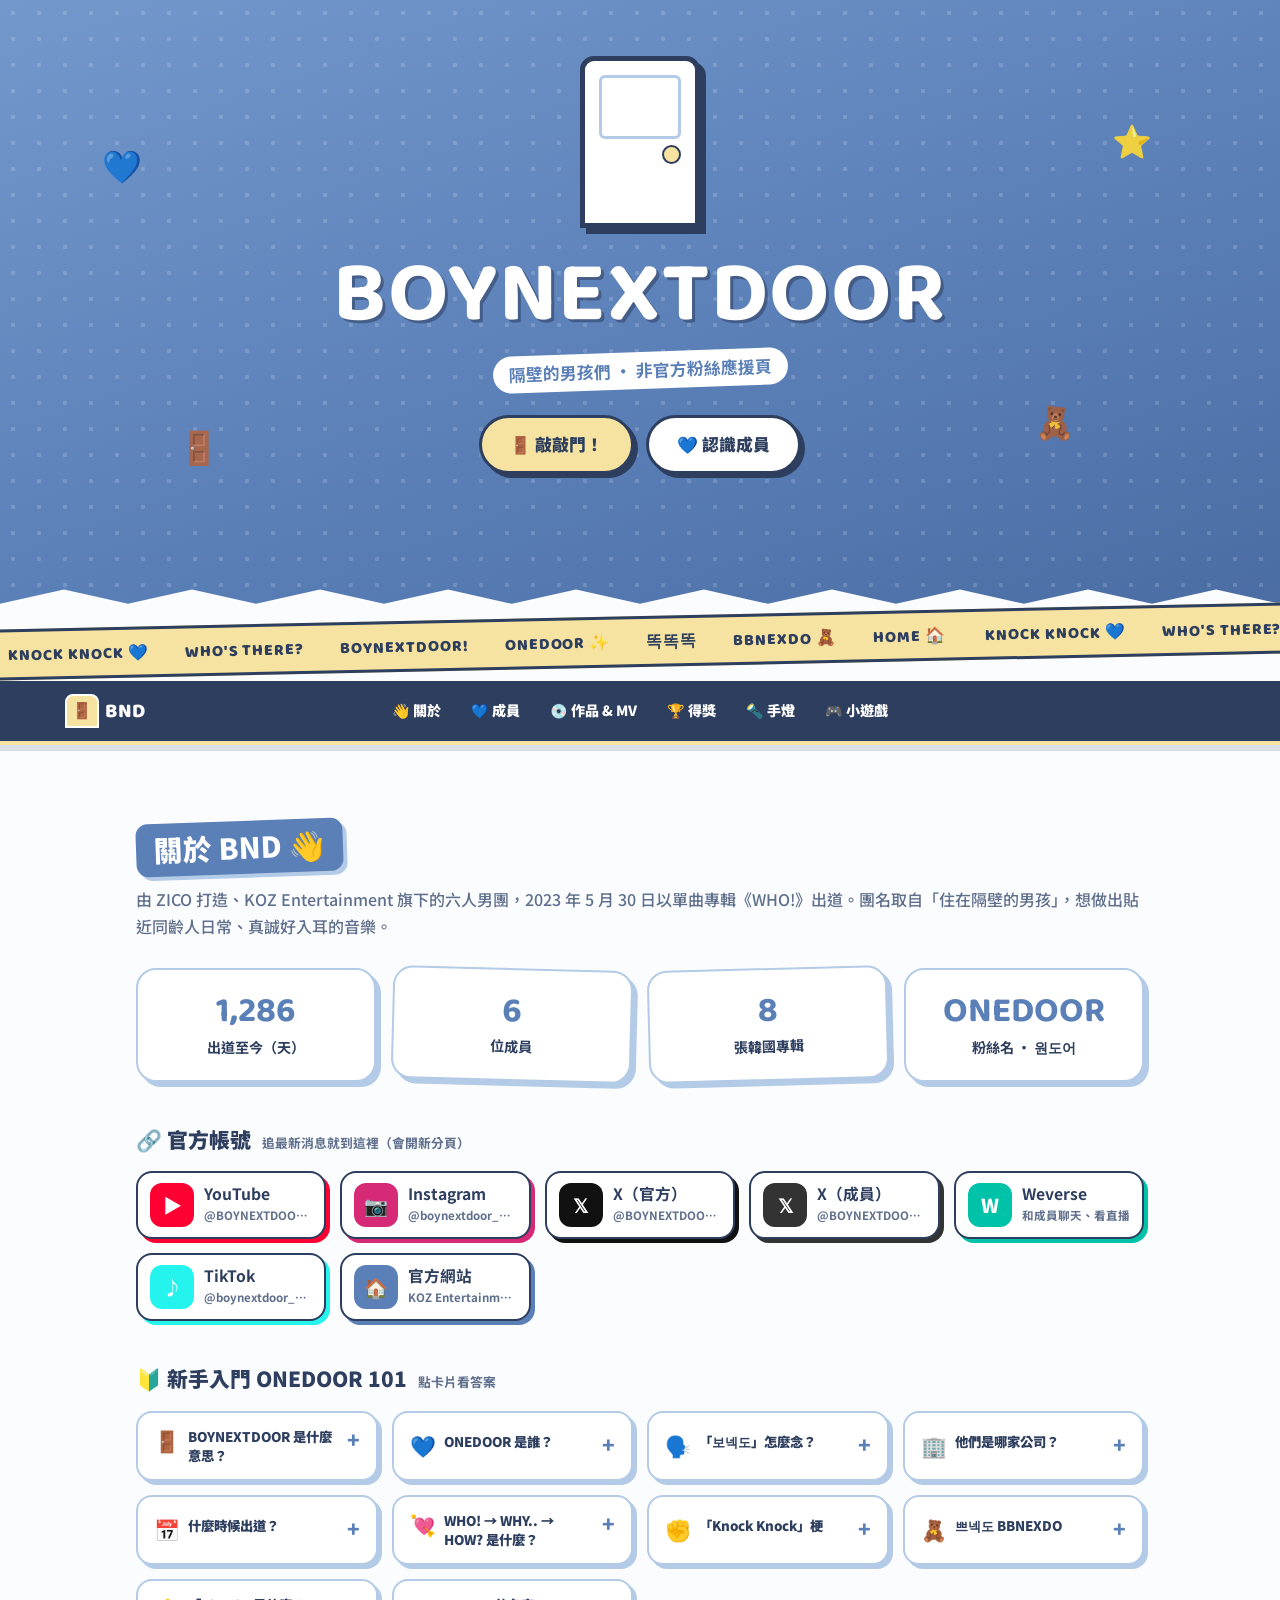
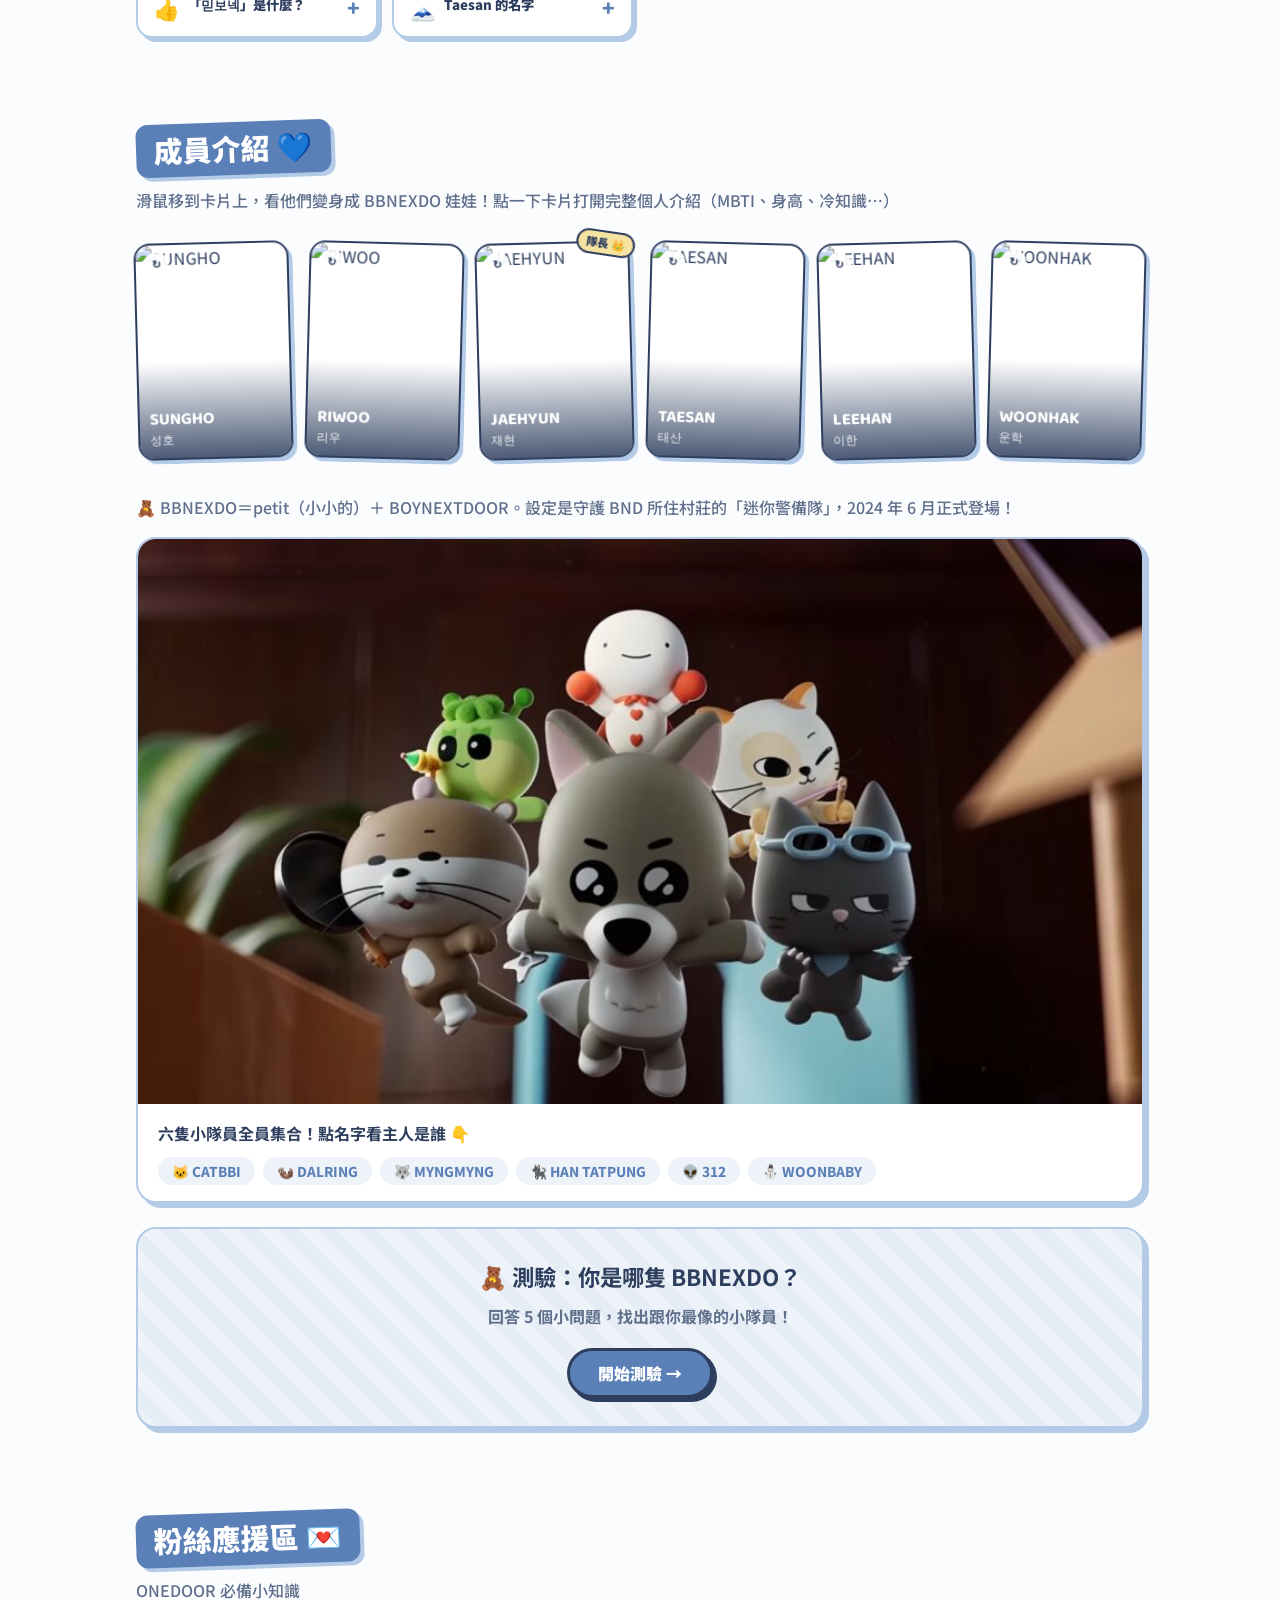
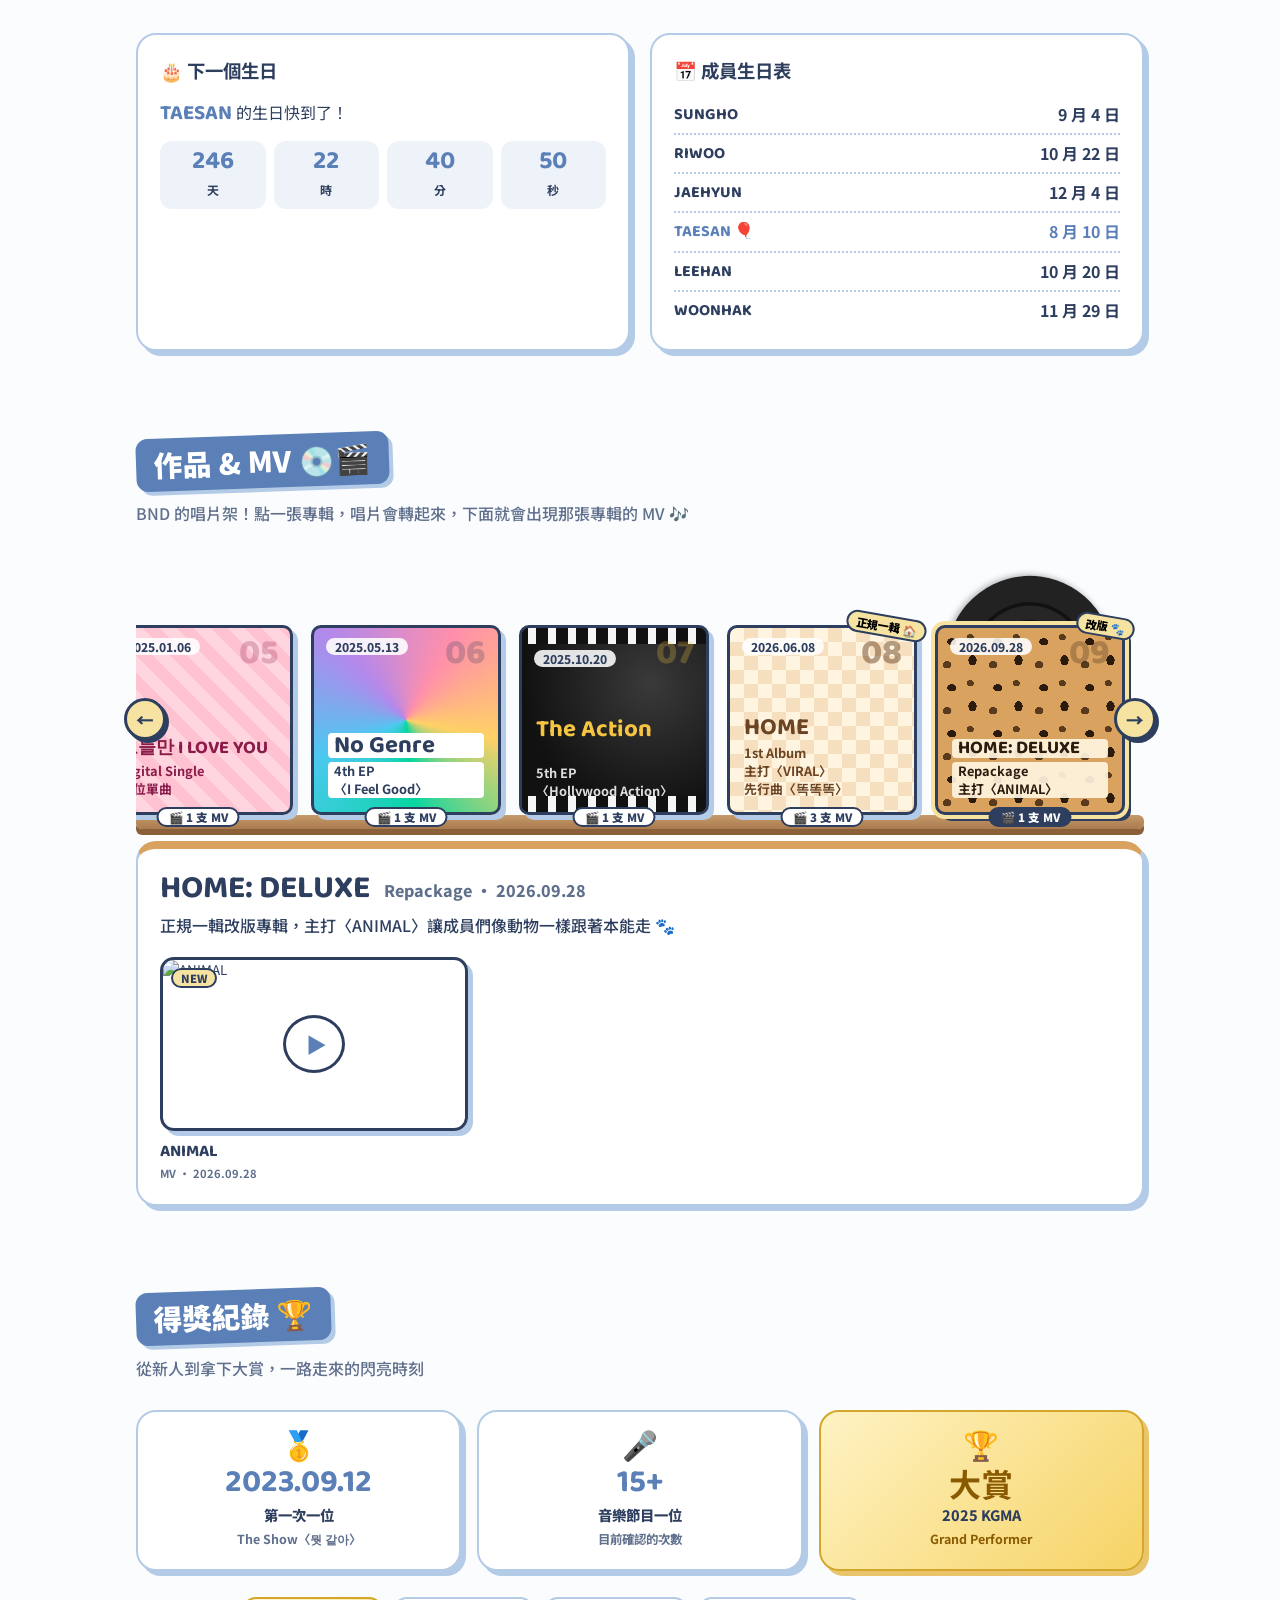
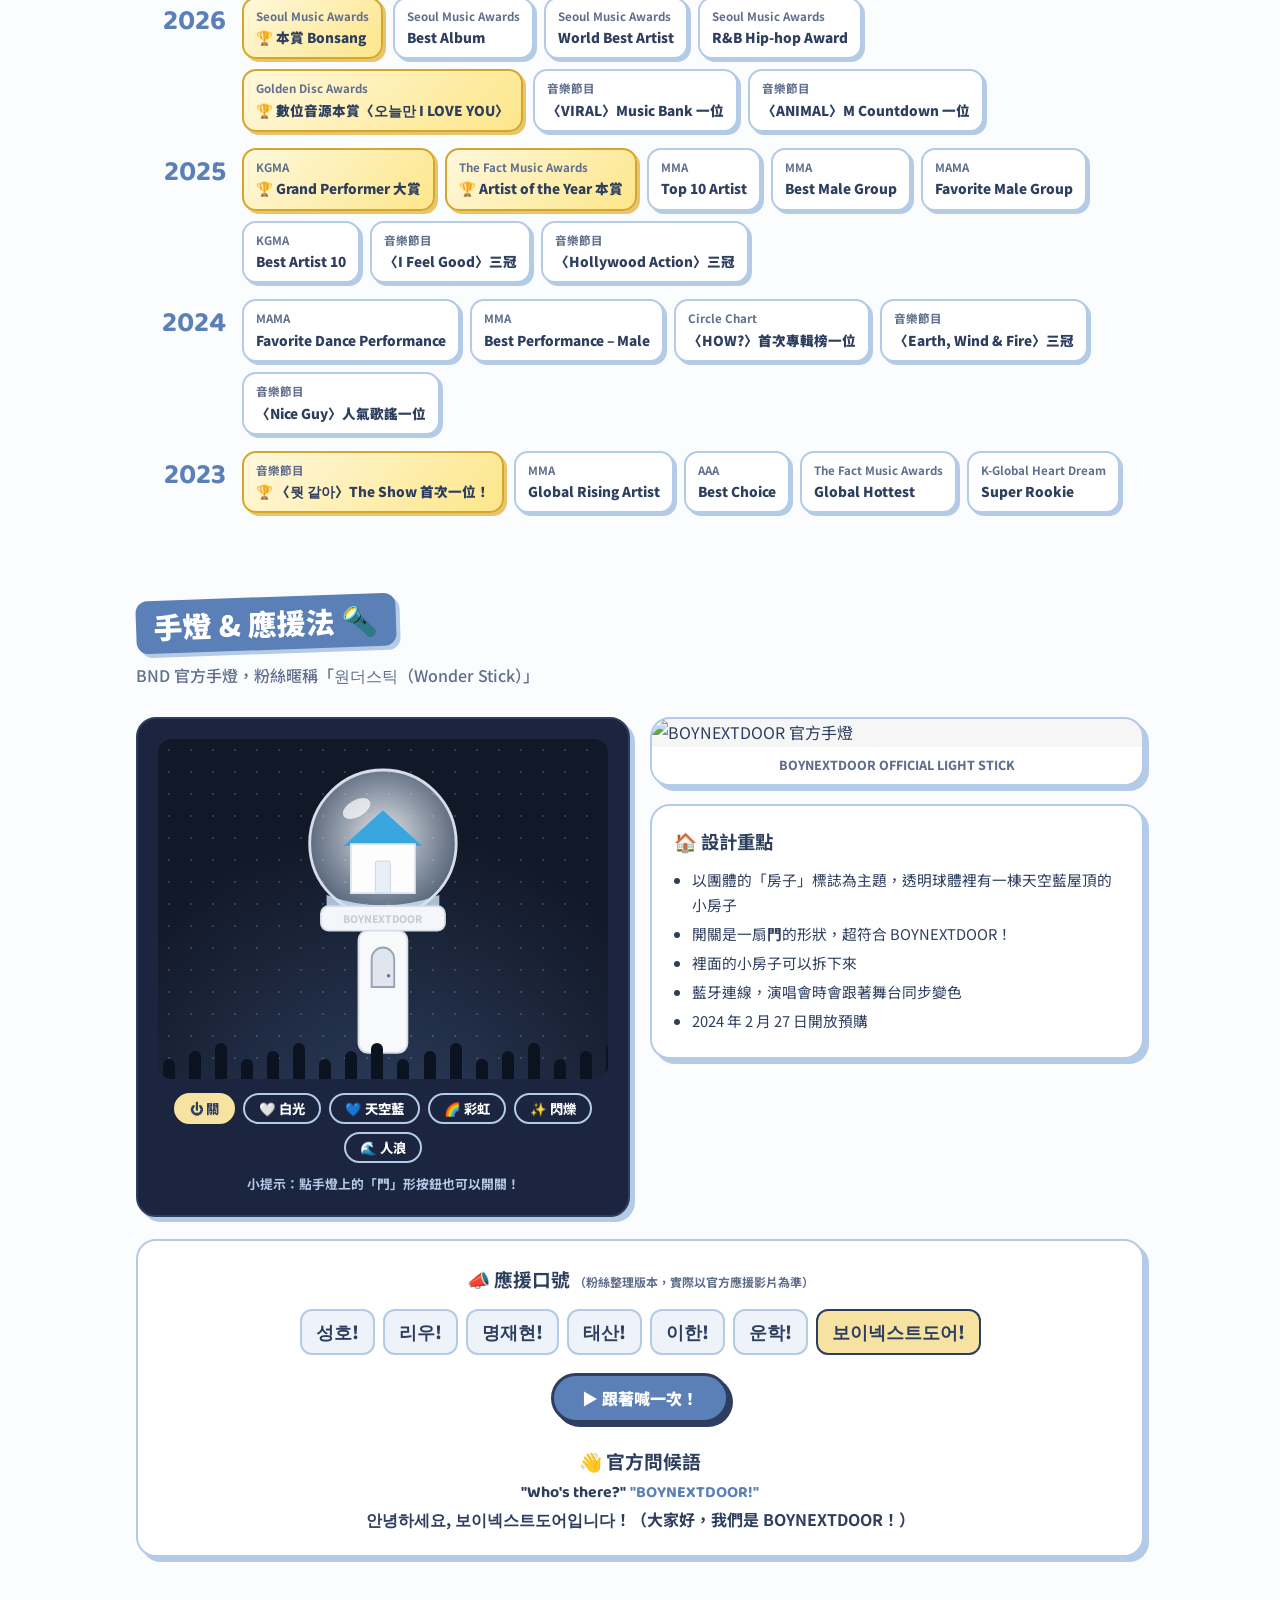
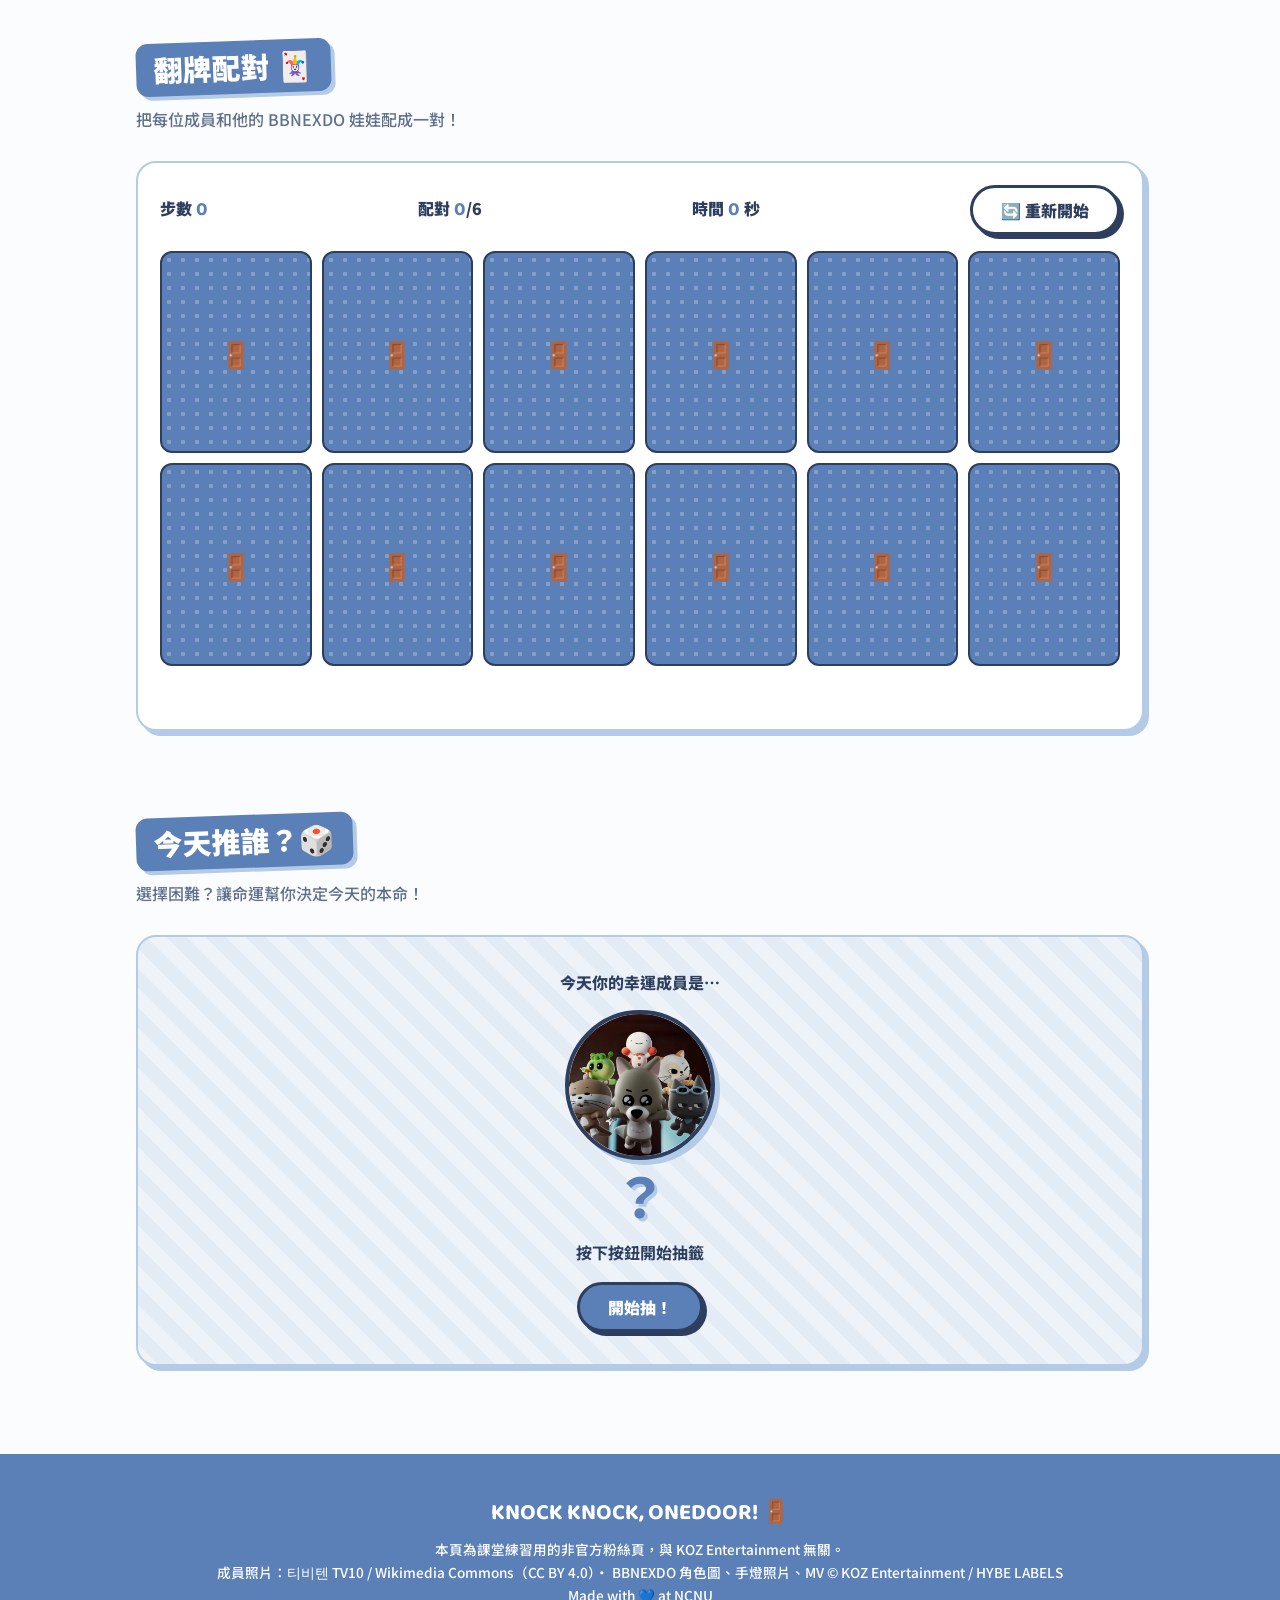
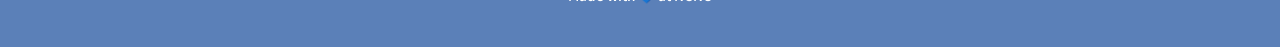
==== commit 64780792: "Add search engine metadata, robots.txt and sitemap Co-Authored-By: Claude Opus 5.5 <noreply@anthropi" ====
--- a/index.html
+++ b/index.html
@@ -10,7 +10,9 @@
 <meta property="og:type" content="website">
 <meta property="og:title" content="BOYNEXTDOOR 粉絲專頁｜Knock Knock, ONEDOOR!">
 <meta property="og:description" content="🚪 成員介紹、BBNEXDO 娃娃、作品 & MV、手燈、小遊戲，一起來當 ONEDOOR！">
-<meta property="og:image" content="img/bbnexdo.jpg">
+<meta property="og:image" content="https://amyselinawei.github.io/boynextdoor/img/bbnexdo.jpg">
+<meta property="og:url" content="https://amyselinawei.github.io/boynextdoor/">
+<link rel="canonical" href="https://amyselinawei.github.io/boynextdoor/">
 <link rel="icon" href="data:image/svg+xml,<svg xmlns='http://www.w3.org/2000/svg' viewBox='0 0 100 100'><text y='.9em' font-size='90'>🚪</text></svg>">
 <link rel="preconnect" href="https://fonts.googleapis.com">
 <link href="https://fonts.googleapis.com/css2?family=Baloo+2:wght@600;800&family=Noto+Sans+TC:wght@500;700;900&display=swap" rel="stylesheet">
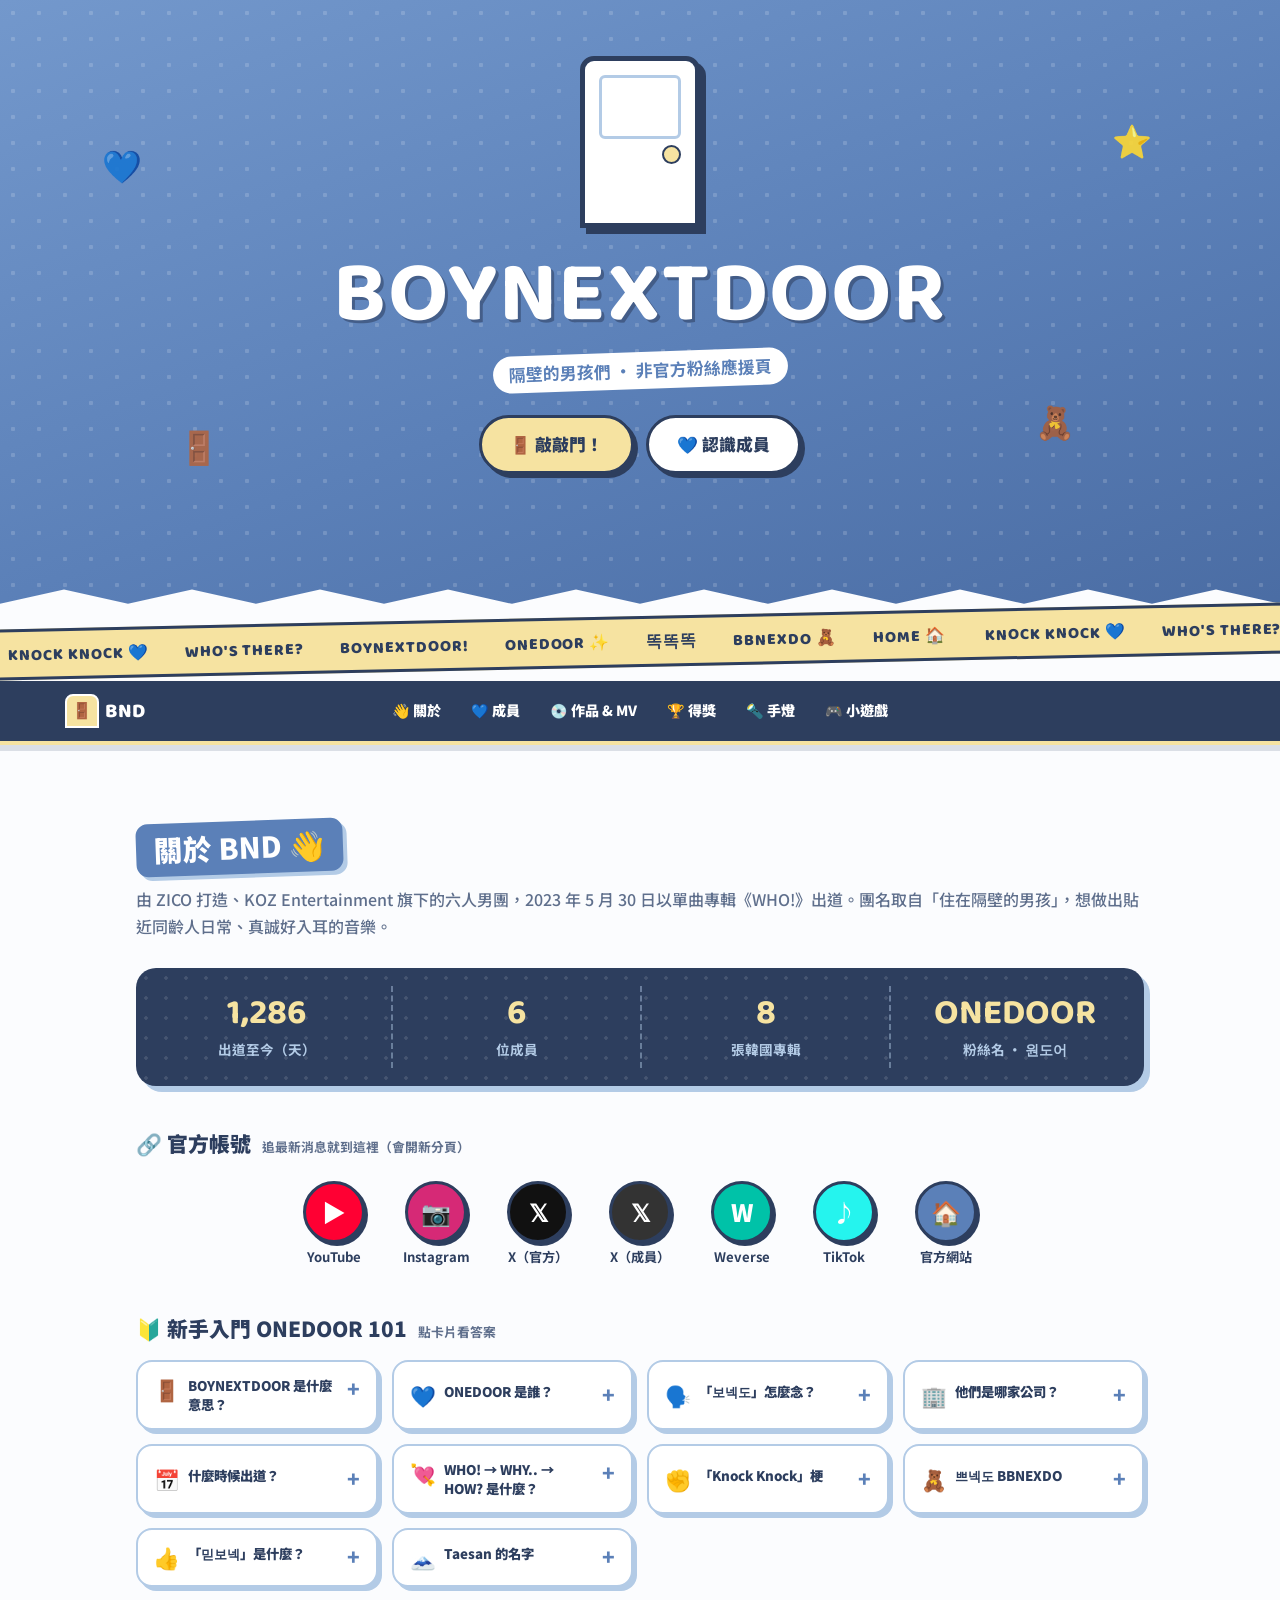
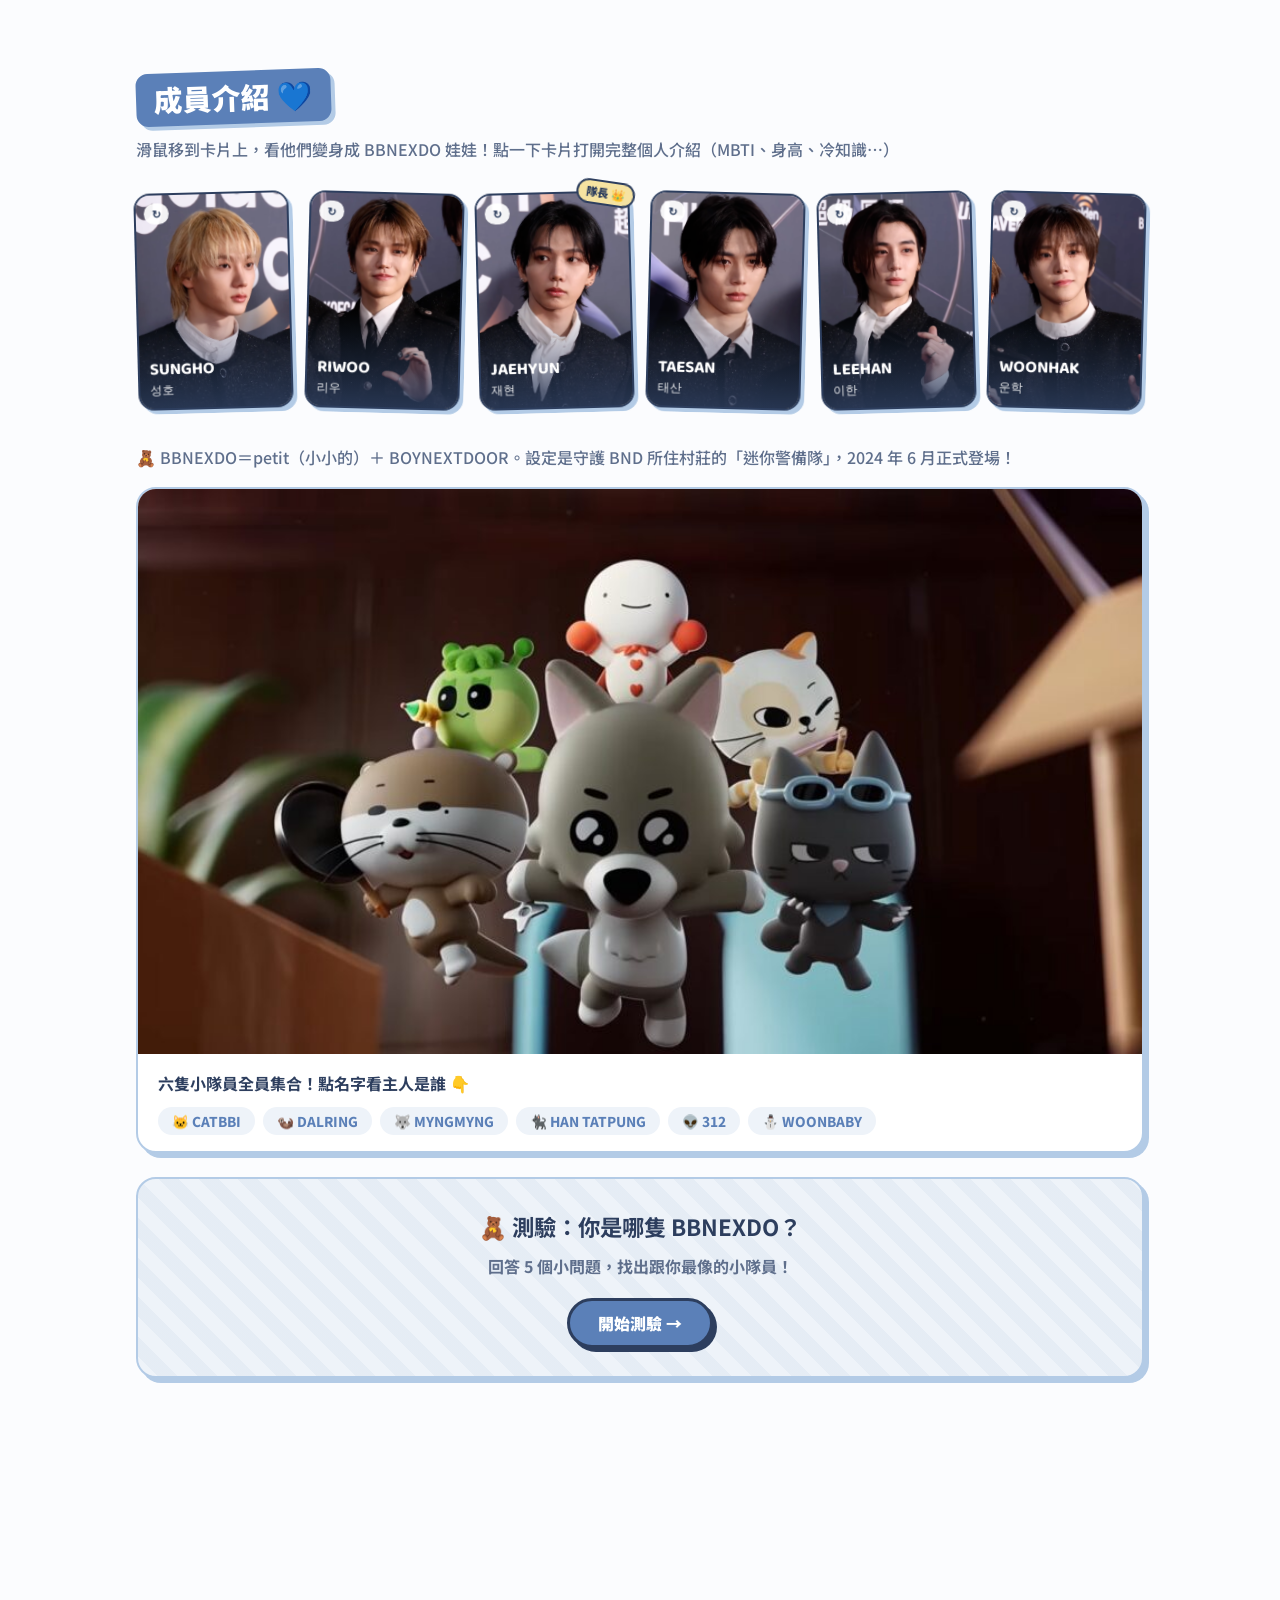
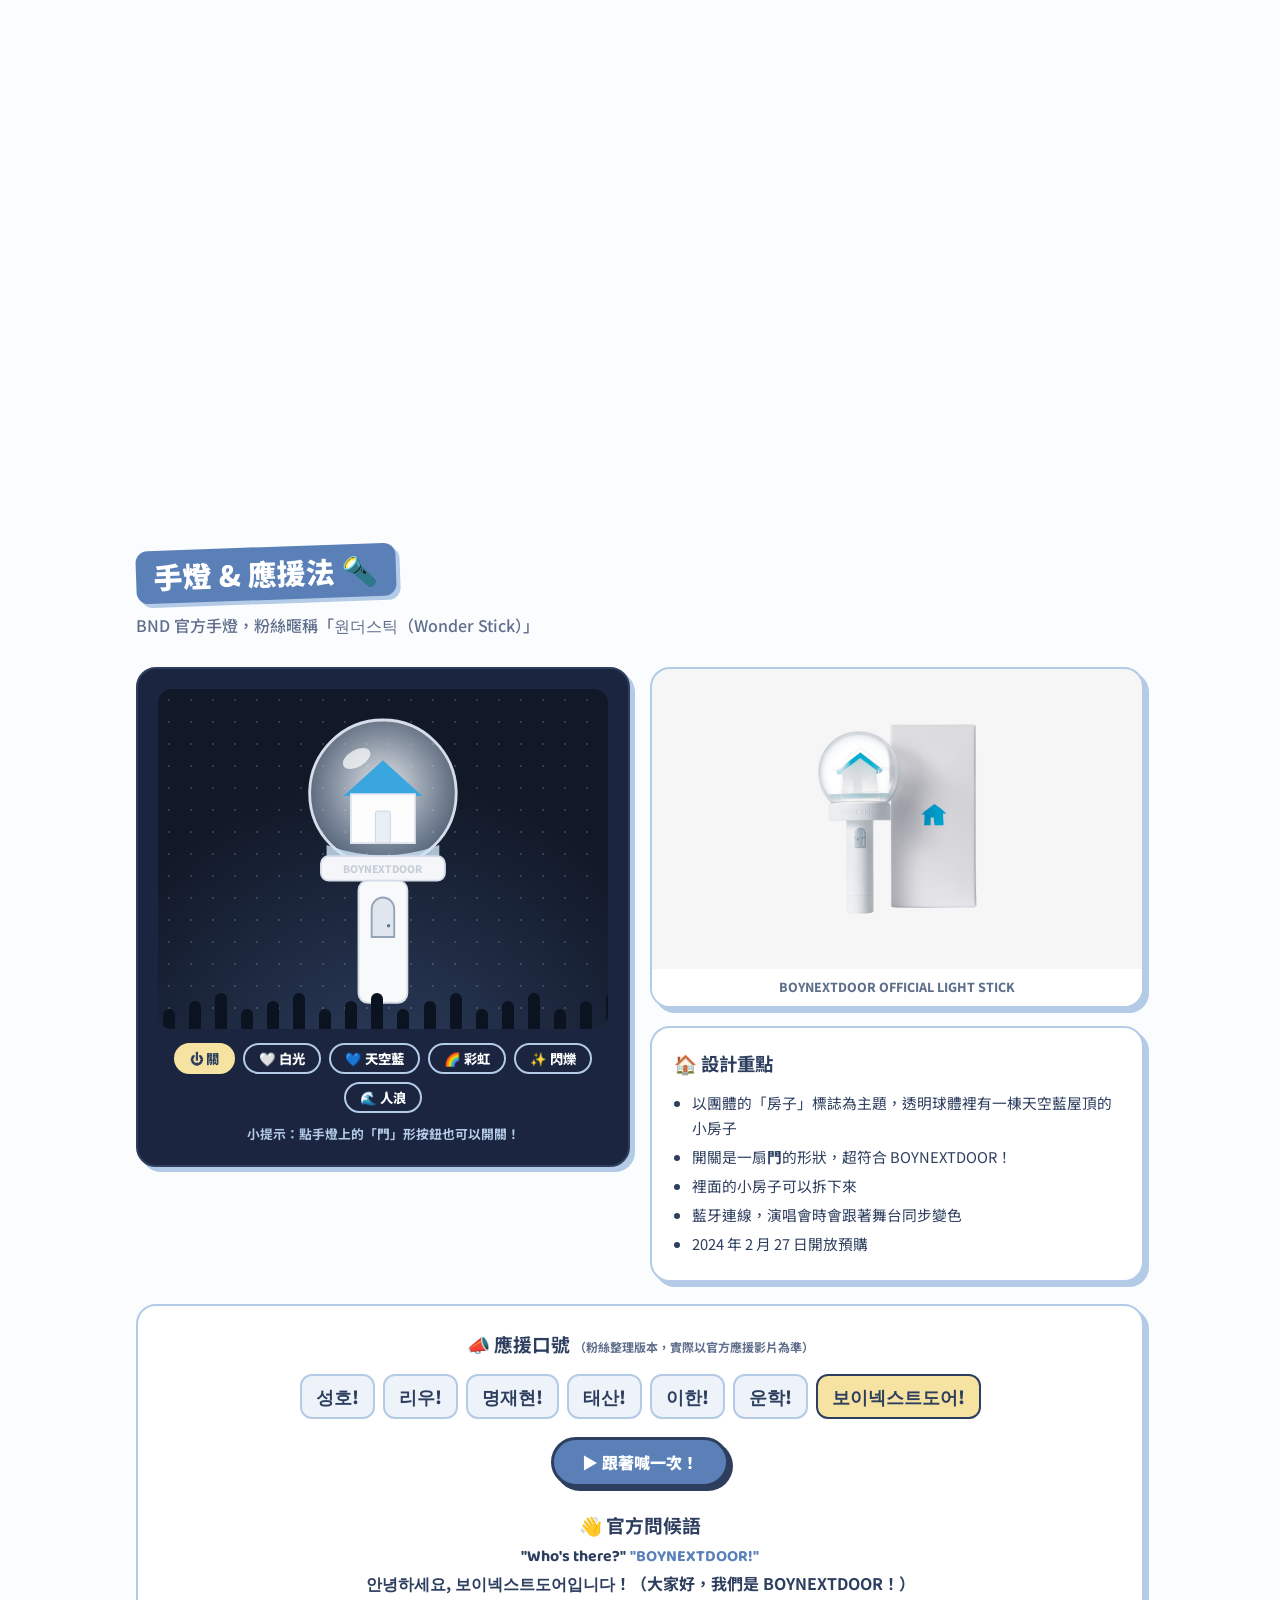
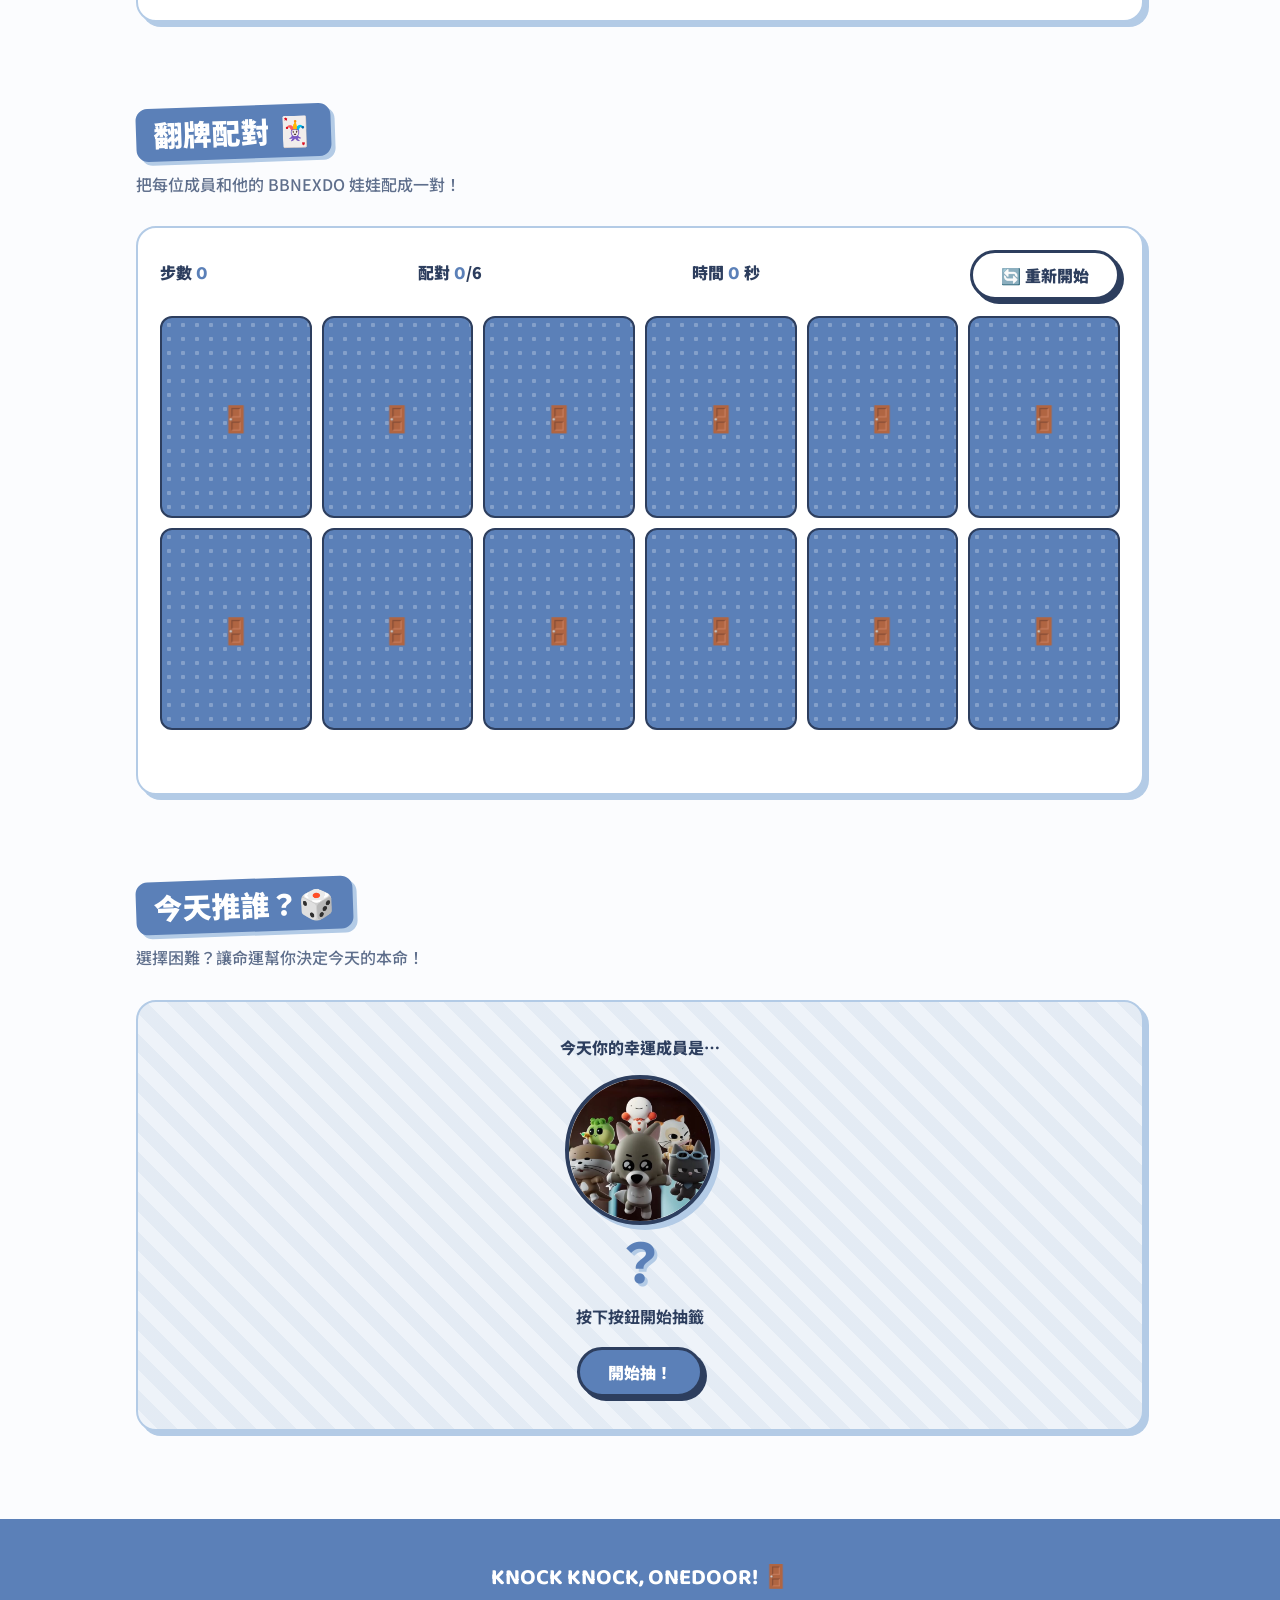
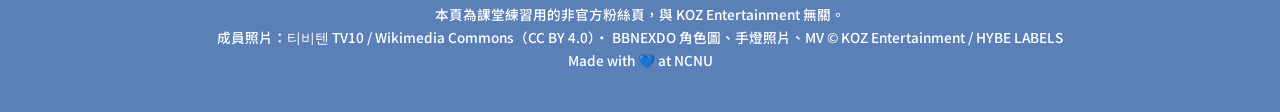
==== commit 0ae5248c: "Restyle About stats as a banner and links as round icons Co-Authored-By: Claude Opus 5.5 <noreply@an" ====
--- a/index.html
+++ b/index.html
@@ -107,12 +107,14 @@
   .reveal.in{opacity:1;transform:none}
 
   /* ===== Stats ===== */
-  .stats{display:grid;grid-template-columns:repeat(4,1fr);gap:16px}
-  @media (max-width:760px){ .stats{grid-template-columns:repeat(2,1fr)} }
-  .stat{padding:20px 12px;text-align:center}
-  .stat:nth-child(2){transform:rotate(1.5deg)} .stat:nth-child(3){transform:rotate(-1.5deg)}
-  .stat b{display:block;font-size:2.2rem;color:var(--blue);line-height:1.2}
-  .stat span{font-weight:700;font-size:.88rem}
+  .stats{display:grid;grid-template-columns:repeat(4,1fr);background:var(--navy);border-radius:20px;box-shadow:6px 6px 0 var(--sky);
+    color:var(--white);padding:18px 6px;position:relative;overflow:hidden}
+  .stats::before{content:"";position:absolute;inset:0;opacity:.12;background-image:radial-gradient(var(--white) 1.5px,transparent 2px);background-size:20px 20px}
+  @media (max-width:760px){ .stats{grid-template-columns:repeat(2,1fr);row-gap:14px} .stats .stat:nth-child(3){border-left:none} }
+  .stat{padding:6px 10px;text-align:center;position:relative}
+  .stat + .stat{border-left:2px dashed rgba(179,203,230,.45)}
+  .stat b{display:block;font-size:2.2rem;color:var(--yellow);line-height:1.2}
+  .stat span{font-weight:700;font-size:.85rem;color:var(--sky)}
 
   /* ===== Members ===== */
   .members{display:grid;grid-template-columns:repeat(6,1fr);gap:16px}
@@ -440,19 +442,19 @@
   .greet{font-weight:700}
 
   /* ===== Links ===== */
-  .links{display:grid;grid-template-columns:repeat(auto-fill,minmax(180px,1fr));gap:14px}
-  .lk{display:grid;grid-template-columns:44px 1fr;grid-template-rows:auto auto;column-gap:10px;align-items:center;text-decoration:none;color:var(--navy);
-    background:var(--white);border:2px solid var(--navy);border-radius:16px;padding:10px 12px;box-shadow:4px 4px 0 var(--c);transition:transform .2s,box-shadow .2s}
-  .lk:hover{transform:translate(-2px,-2px);box-shadow:7px 7px 0 var(--c)}
-  .lk i{grid-row:span 2;font-style:normal;width:44px;height:44px;border-radius:12px;background:var(--c);color:var(--white);display:grid;place-items:center;font-weight:900;font-size:1.2rem}
-  .lk b{font-size:.98rem;line-height:1.2}
-  .lk small{font-size:.72rem;color:var(--muted);font-weight:700;overflow:hidden;text-overflow:ellipsis;white-space:nowrap}
+  .links{display:flex;flex-wrap:wrap;justify-content:center;gap:18px 26px;padding:6px 0}
+  .lk{display:flex;flex-direction:column;align-items:center;gap:6px;text-decoration:none;color:var(--navy);width:76px;transition:transform .2s}
+  .lk i{font-style:normal;width:62px;height:62px;border-radius:50%;background:var(--c);color:var(--white);display:grid;place-items:center;
+    font-weight:900;font-size:1.5rem;border:3px solid var(--navy);box-shadow:3px 3px 0 var(--navy);transition:transform .25s,box-shadow .25s}
+  .lk:hover{transform:translateY(-4px)}
+  .lk:hover i{transform:rotate(-10deg) scale(1.08);box-shadow:5px 5px 0 var(--navy)}
+  .lk b{font-size:.82rem;line-height:1.2;text-align:center;white-space:nowrap}
+  .lk small{display:none}
   @media (max-width:560px){
-    .links{grid-template-columns:repeat(2,minmax(0,1fr));gap:10px}
-    .lk{grid-template-columns:34px 1fr;column-gap:8px;padding:8px 10px;box-shadow:3px 3px 0 var(--c)}
-    .lk i{width:34px;height:34px;font-size:1rem;border-radius:10px}
-    .lk b{font-size:.85rem}
-    .lk small{font-size:.65rem}
+    .links{gap:14px 10px}
+    .lk{width:64px}
+    .lk i{width:50px;height:50px;font-size:1.2rem}
+    .lk b{font-size:.72rem}
   }
 
   @media (prefers-reduced-motion:reduce){ *{animation:none!important;transition:none!important} .reveal{opacity:1;transform:none} }
@@ -506,10 +508,10 @@
     <h2 class="title">關於 BND 👋</h2>
     <p class="sub">由 ZICO 打造、KOZ Entertainment 旗下的六人男團，2023 年 5 月 30 日以單曲專輯《WHO!》出道。團名取自「住在隔壁的男孩」，想做出貼近同齡人日常、真誠好入耳的音樂。</p>
     <div class="stats">
-      <div class="card stat"><b class="en count" id="days" data-to="0">0</b><span>出道至今（天）</span></div>
-      <div class="card stat"><b class="en count" data-to="6">0</b><span>位成員</span></div>
-      <div class="card stat"><b class="en count" data-to="8">0</b><span>張韓國專輯</span></div>
-      <div class="card stat"><b class="en">ONEDOOR</b><span>粉絲名 · 원도어</span></div>
+      <div class="stat"><b class="en count" id="days" data-to="0">0</b><span>出道至今（天）</span></div>
+      <div class="stat"><b class="en count" data-to="6">0</b><span>位成員</span></div>
+      <div class="stat"><b class="en count" data-to="8">0</b><span>張韓國專輯</span></div>
+      <div class="stat"><b class="en">ONEDOOR</b><span>粉絲名 · 원도어</span></div>
     </div>
 
 
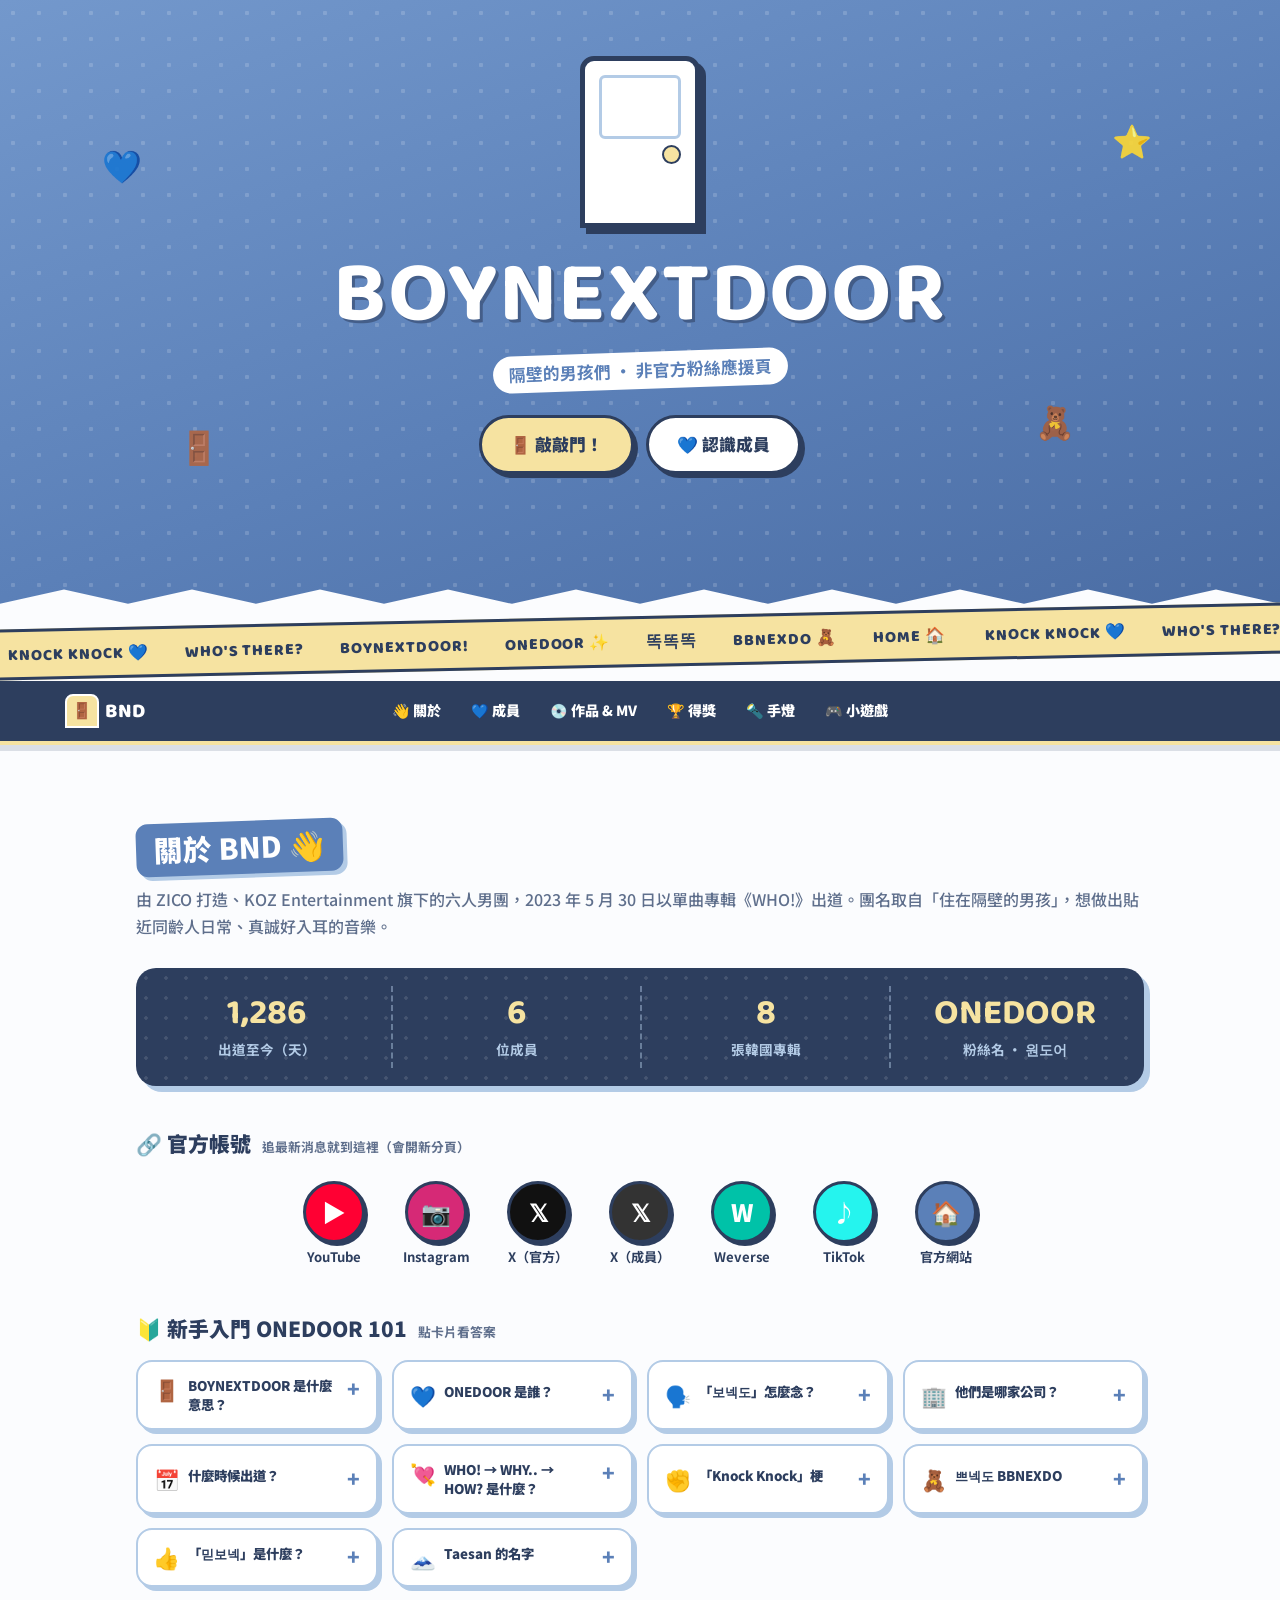
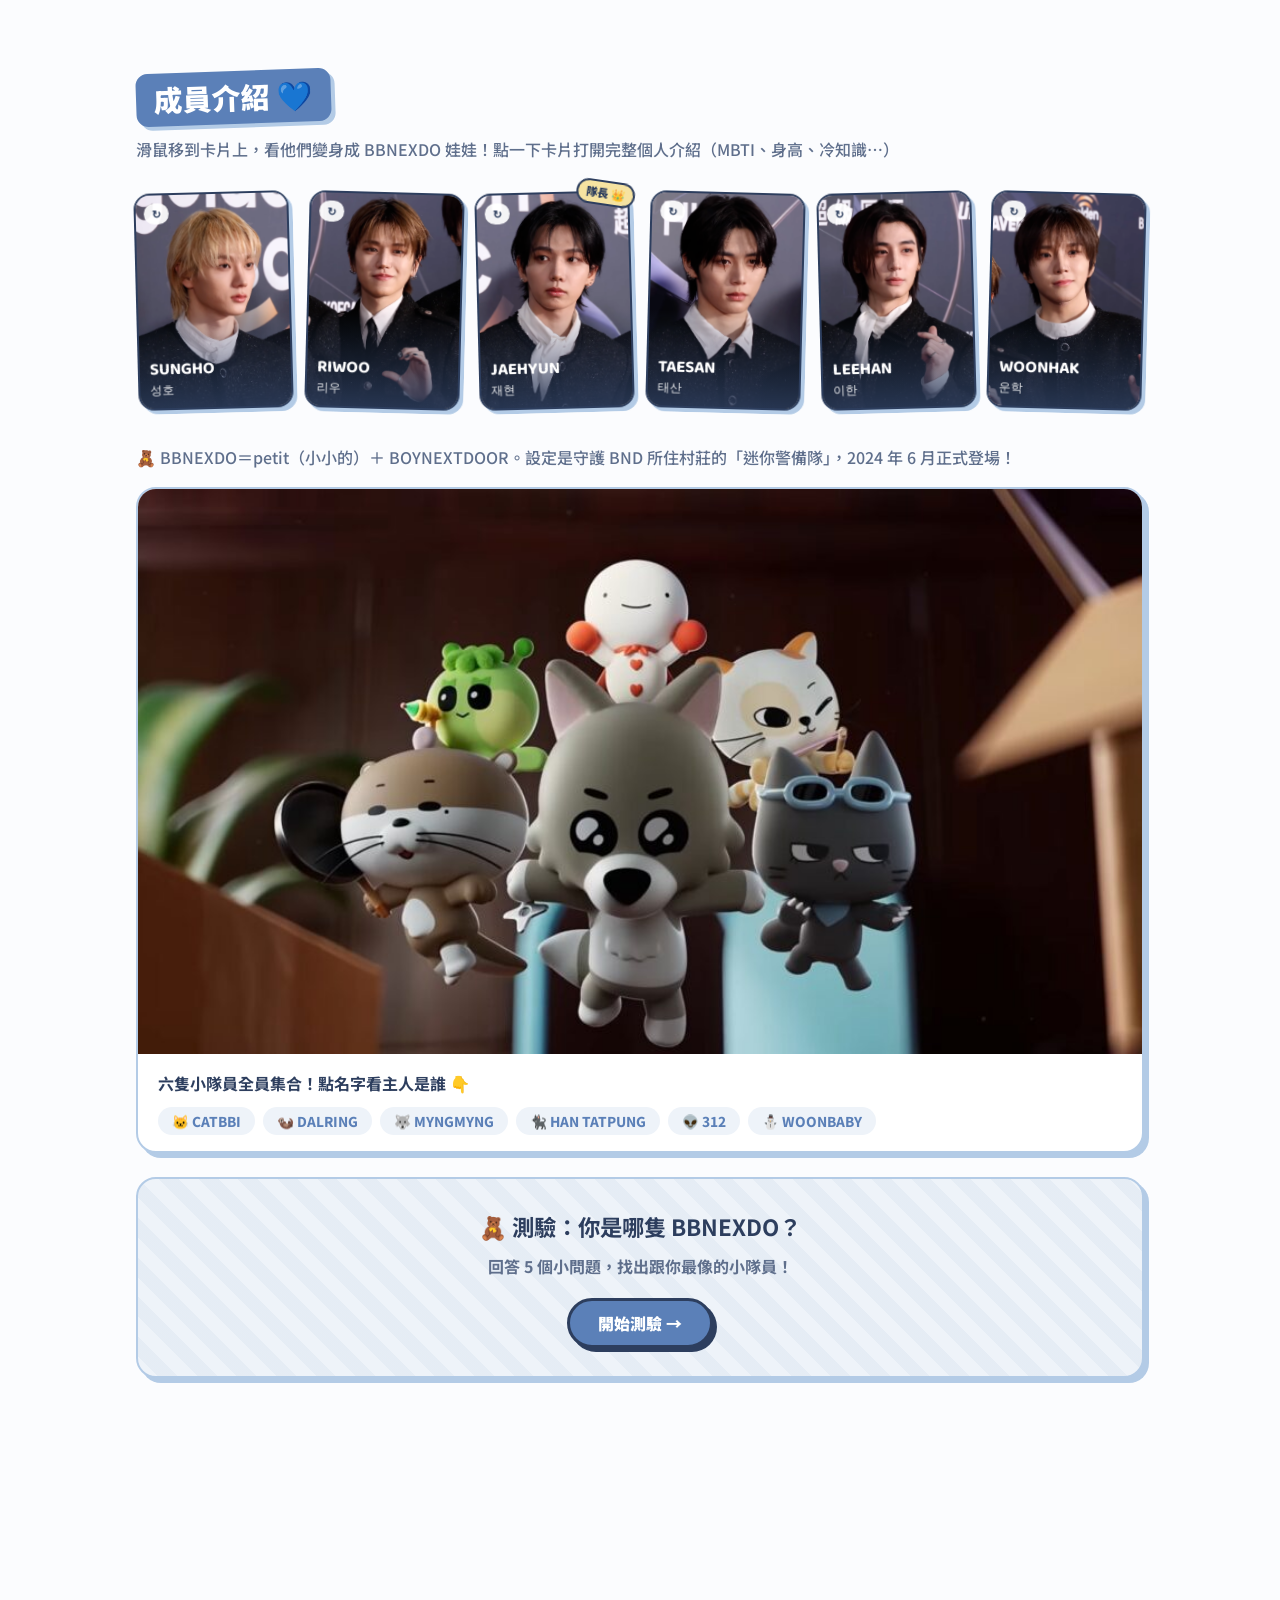
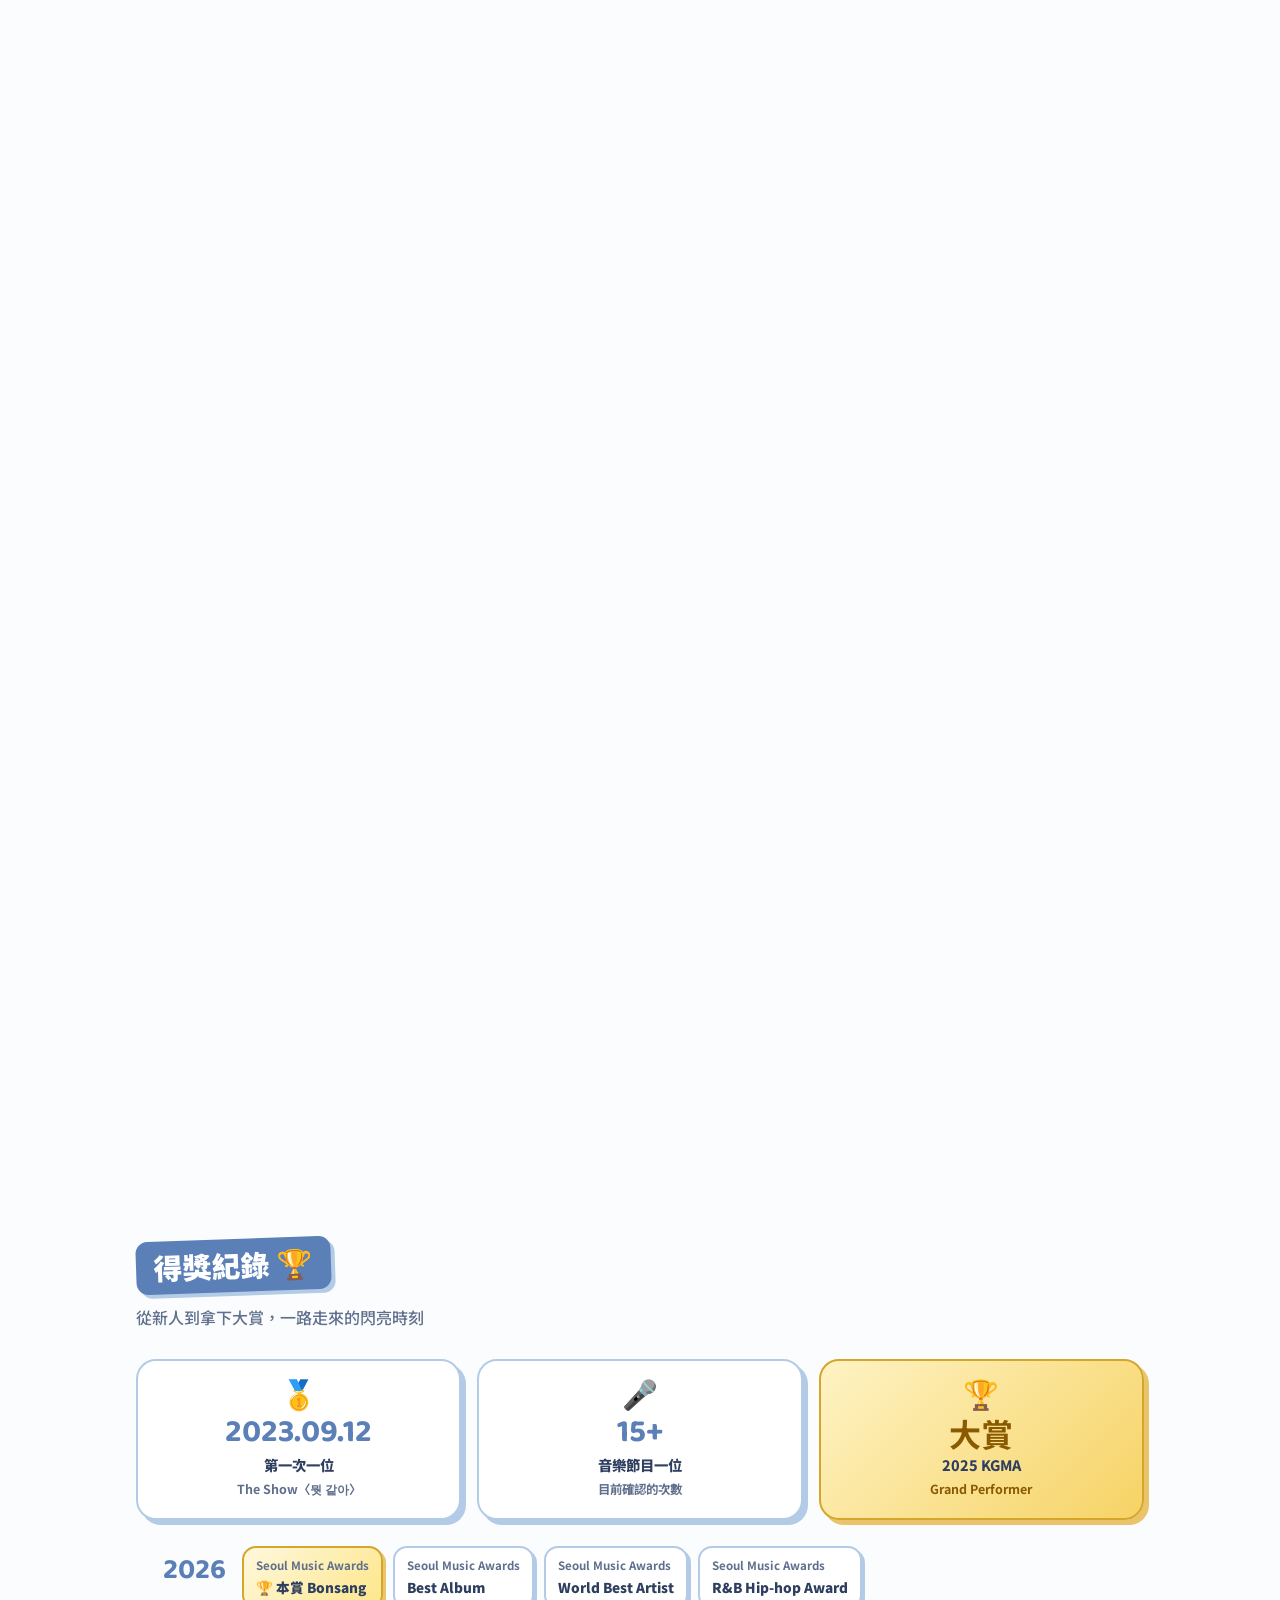
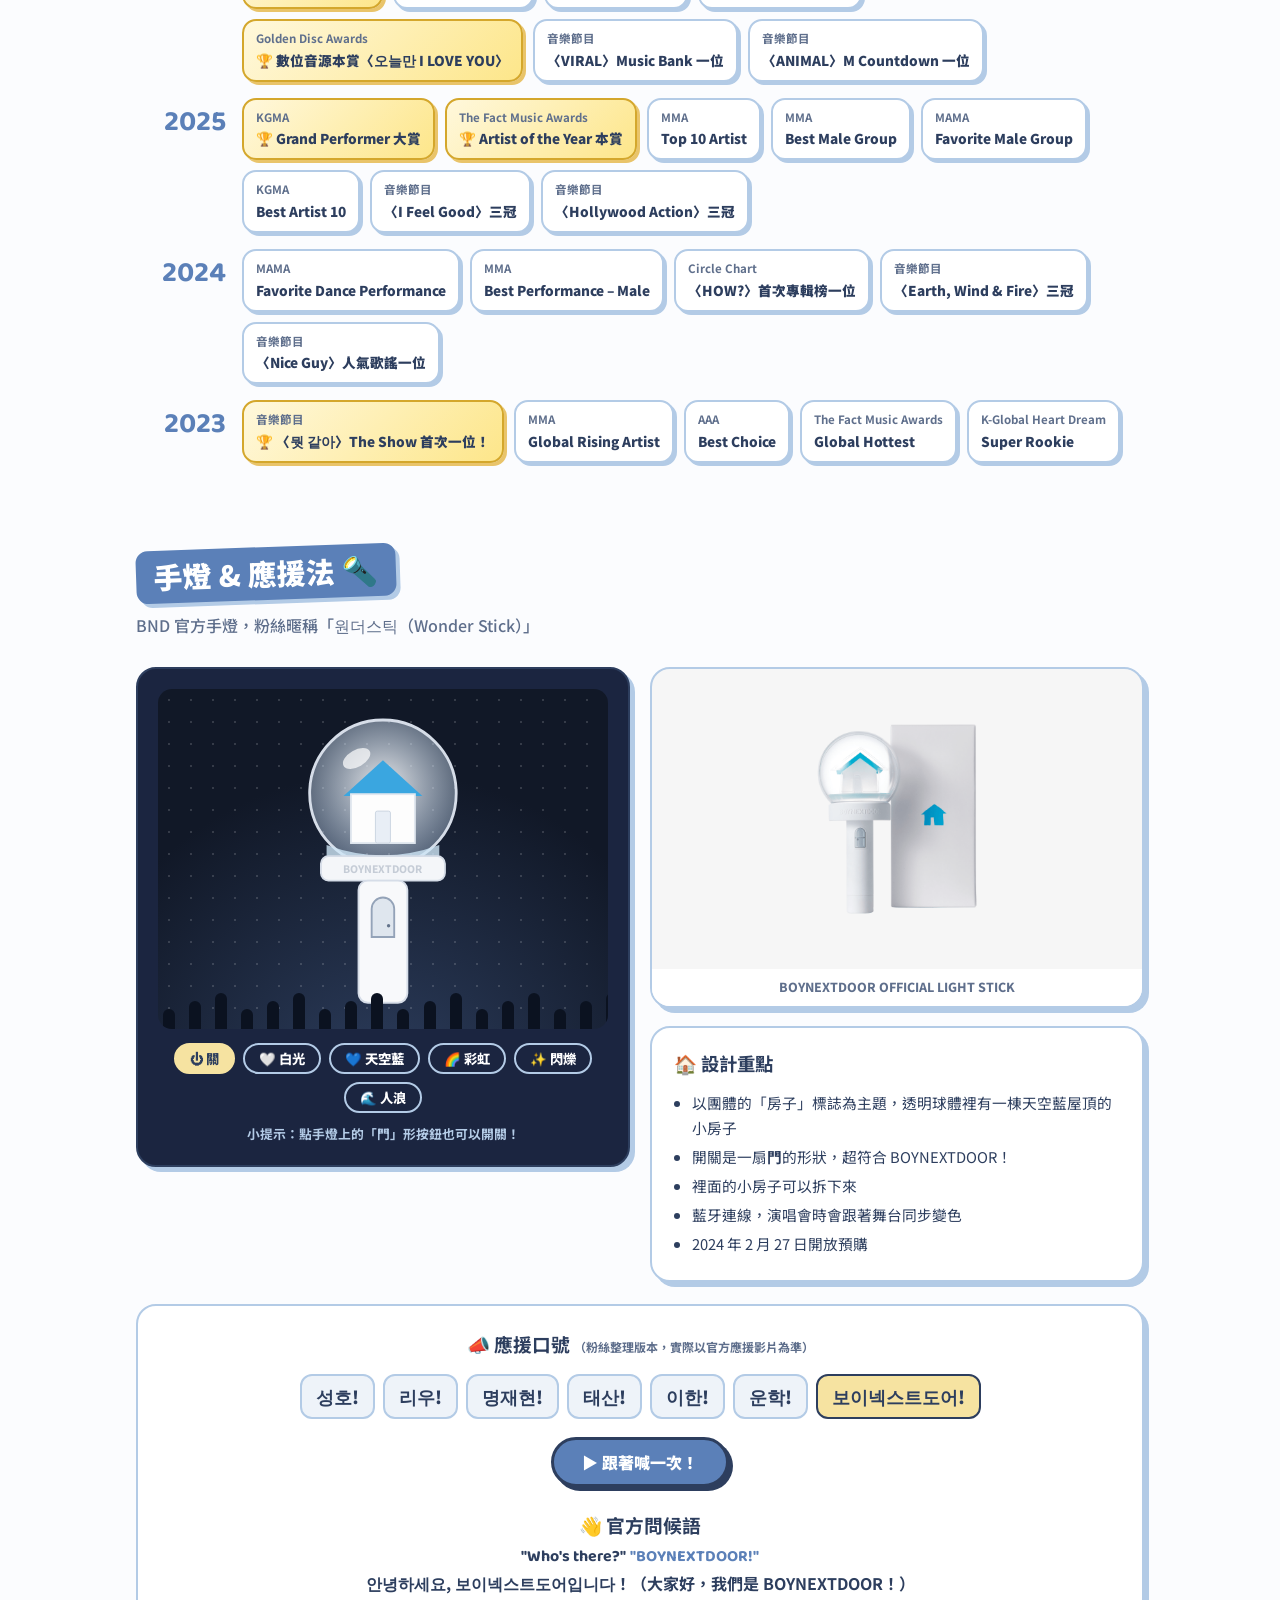
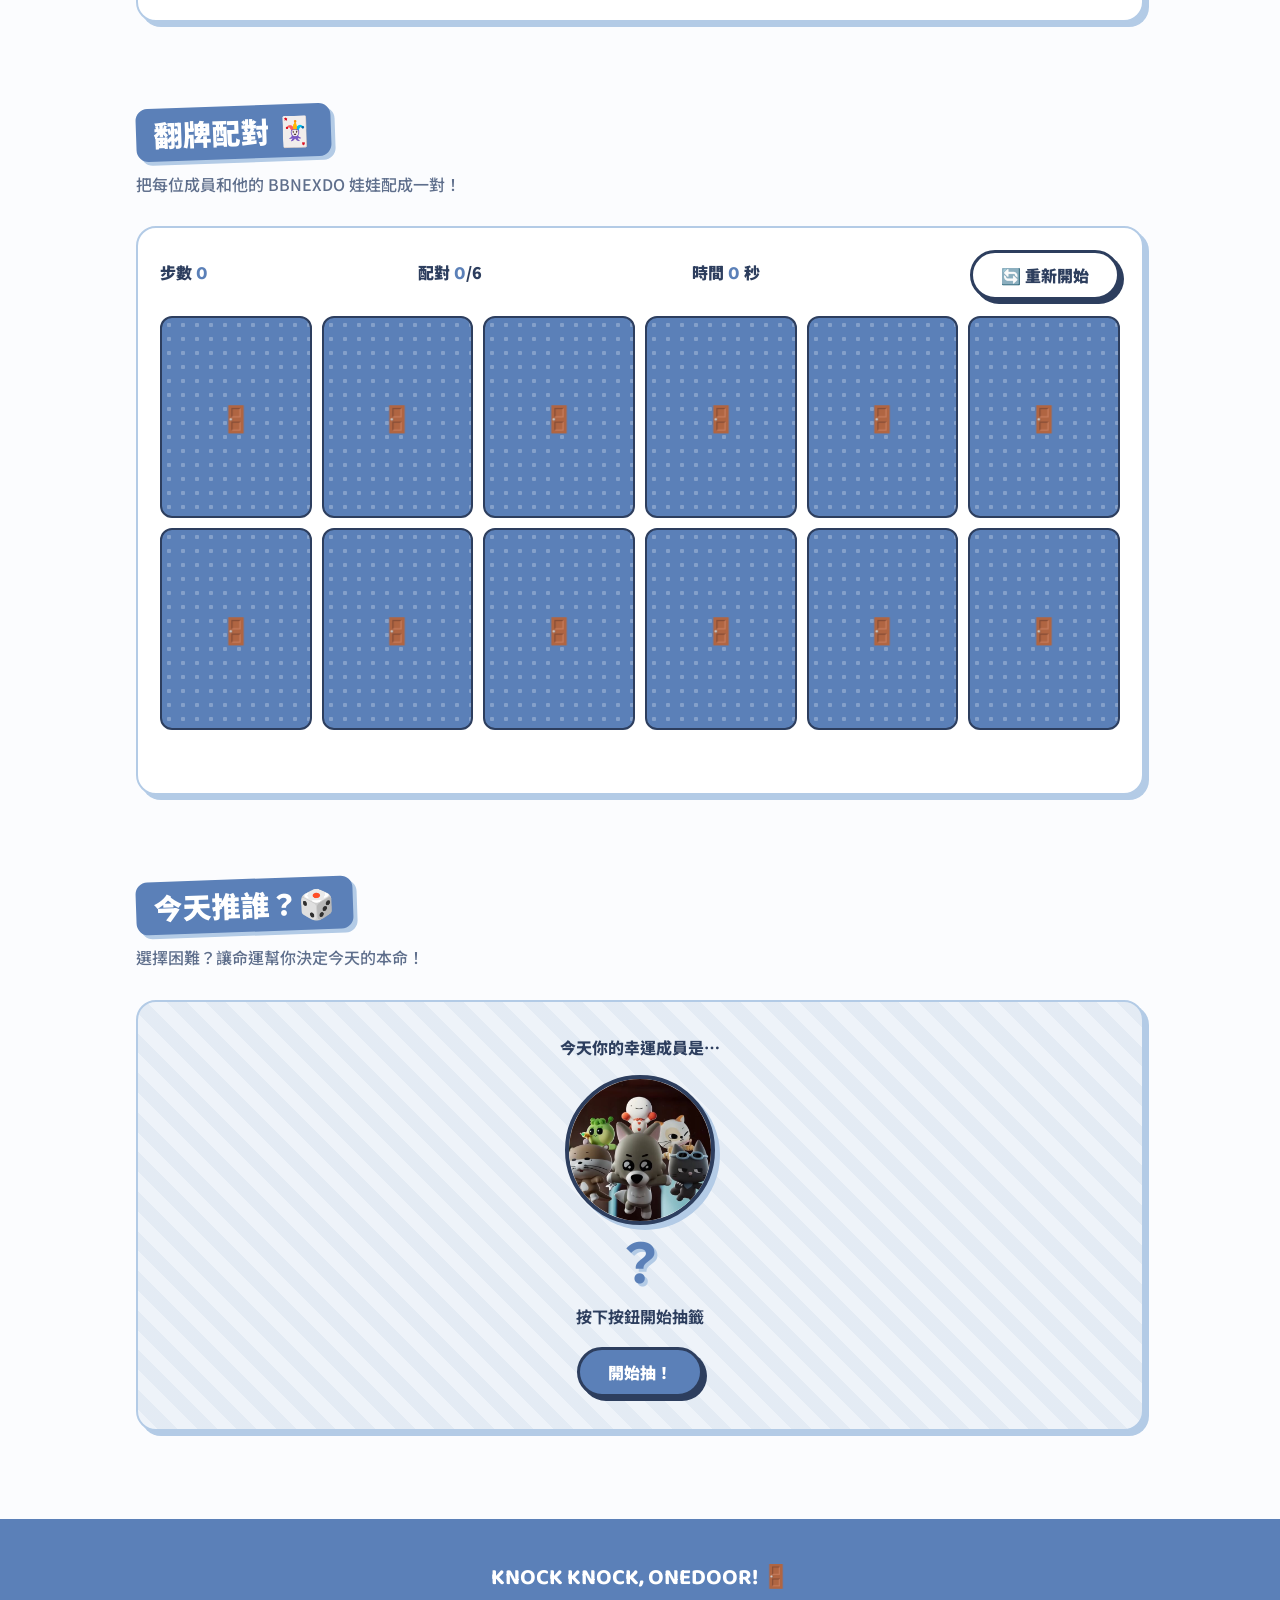
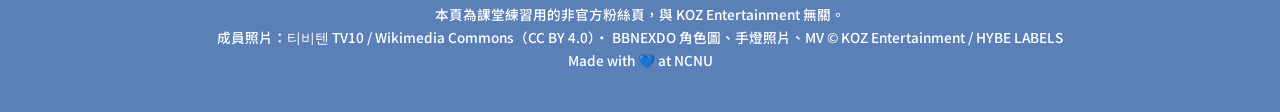
==== commit eac840c1: "Split CSS and JavaScript into style.css and script.js Co-Authored-By: Claude Opus 5.5 <noreply@anthr" ====
--- a/index.html
+++ b/index.html
@@ -16,449 +16,7 @@
 <link rel="icon" href="data:image/svg+xml,<svg xmlns='http://www.w3.org/2000/svg' viewBox='0 0 100 100'><text y='.9em' font-size='90'>🚪</text></svg>">
 <link rel="preconnect" href="https://fonts.googleapis.com">
 <link href="https://fonts.googleapis.com/css2?family=Baloo+2:wght@600;800&family=Noto+Sans+TC:wght@500;700;900&display=swap" rel="stylesheet">
-<style>
-  :root{
-    --blue:#5b80b8; --sky:#b3cbe6; --ice:#eef3f9; --navy:#2d3e5e; --muted:#5f6f8c;
-    --white:#ffffff; --yellow:#f6e3a1; --pink:#f4b8c8; --bg:#fbfcfe;
-  }
-  *{box-sizing:border-box;margin:0;padding:0}
-  html{scroll-behavior:smooth}
-  body{font-family:"Noto Sans TC",-apple-system,"PingFang TC",sans-serif;color:var(--navy);
-    background:var(--bg);line-height:1.7;overflow-x:hidden}
-  .en{font-family:"Baloo 2","Noto Sans TC",sans-serif}
-  .wrap{max-width:1040px;margin:0 auto;padding:0 16px}
-  img{max-width:100%}
-  button{font-family:inherit}
-
-  /* 進度條 */
-  #progress{position:fixed;top:0;left:0;height:4px;width:0;background:linear-gradient(90deg,var(--yellow),var(--pink),var(--sky));z-index:100}
-
-  /* ===== Hero ===== */
-  header{background:linear-gradient(160deg,#7398cc 0%,#5b80b8 55%,#4a6ca3 100%);color:var(--white);text-align:center;padding:56px 0 100px;position:relative;overflow:hidden}
-  header::before{content:"";position:absolute;inset:0;opacity:.16;
-    background-image:radial-gradient(var(--white) 2px,transparent 2.5px);background-size:26px 26px}
-  header::after{content:"";position:absolute;left:0;right:0;bottom:-1px;height:48px;background:var(--bg);
-    clip-path:polygon(0 60%,5% 30%,10% 60%,15% 30%,20% 60%,25% 30%,30% 60%,35% 30%,40% 60%,45% 30%,50% 60%,55% 30%,60% 60%,65% 30%,70% 60%,75% 30%,80% 60%,85% 30%,90% 60%,95% 30%,100% 60%,100% 100%,0 100%)}
-  .hero{position:relative;z-index:1}
-  .doorframe{width:120px;height:172px;margin:0 auto 24px;position:relative;border-radius:14px 14px 0 0;
-    background:#3c5480;border:5px solid var(--navy);box-shadow:6px 6px 0 var(--navy);overflow:visible;perspective:600px}
-  .doorframe img{position:absolute;inset:0;width:100%;height:100%;object-fit:cover;border-radius:9px 9px 0 0;transform:scale(.6) translateY(30px);opacity:0;transition:.45s .15s cubic-bezier(.3,1.6,.5,1)}
-  .doorframe.open img{transform:scale(1) translateY(0);opacity:1}
-  .door{position:absolute;inset:0;background:var(--white);border-radius:9px 9px 0 0;transform-origin:left center;
-    transition:transform .6s cubic-bezier(.3,1.3,.5,1);z-index:2}
-  .door::before{content:"";position:absolute;inset:14px 14px 84px;border:3px solid var(--sky);border-radius:6px}
-  .door::after{content:"";position:absolute;right:14px;top:84px;width:15px;height:15px;border-radius:50%;background:var(--yellow);border:2px solid var(--navy)}
-  .doorframe.open .door{transform:rotateY(-105deg)}
-  .doorframe.shake{animation:shake .35s}
-  @keyframes shake{25%{transform:translateX(-4px) rotate(-2deg)}75%{transform:translateX(4px) rotate(2deg)}}
-  h1{font-size:clamp(2.6rem,10vw,5.4rem);line-height:1;letter-spacing:.02em;
-    text-shadow:3px 3px 0 rgba(45,62,94,.55);animation:bounce 2.6s ease-in-out infinite}
-  @keyframes bounce{0%,100%{transform:translateY(0) rotate(-1deg)}50%{transform:translateY(-8px) rotate(1deg)}}
-  .tag{margin-top:14px;font-weight:700;font-size:1.05rem;display:inline-block;background:var(--white);color:var(--blue);
-    padding:4px 16px;border-radius:999px;transform:rotate(-2deg)}
-  .hero-btns{margin-top:26px;display:flex;gap:12px;justify-content:center;flex-wrap:wrap}
-  .knock{background:var(--yellow);color:var(--navy);border:3px solid var(--navy);
-    padding:12px 28px;border-radius:999px;font-size:1.05rem;font-weight:900;cursor:pointer;box-shadow:4px 4px 0 var(--navy);
-    transition:transform .1s,box-shadow .1s;text-decoration:none;display:inline-block}
-  .knock.alt{background:var(--white)}
-  .knock:active{transform:translate(4px,4px);box-shadow:0 0 0 var(--navy)}
-  #knockMsg{min-height:1.8em;margin-top:14px;font-weight:900;font-size:1.2rem}
-  .floaty{position:absolute;font-size:2rem;animation:float 6s ease-in-out infinite;opacity:.9}
-  @keyframes float{0%,100%{transform:translateY(0) rotate(0)}50%{transform:translateY(-16px) rotate(12deg)}}
-
-  /* ===== Marquee ===== */
-  .marquee{background:var(--yellow);color:var(--navy);border-top:3px solid var(--navy);border-bottom:3px solid var(--navy);
-    overflow:hidden;white-space:nowrap;padding:8px 0;transform:rotate(-1.2deg);margin:-6px -10px 14px;position:relative;z-index:2}
-  .marquee div{display:inline-block;animation:scroll 26s linear infinite;font-weight:800;letter-spacing:.06em}
-  .marquee span{margin:0 18px}
-  @keyframes scroll{from{transform:translateX(0)}to{transform:translateX(-50%)}}
-
-  /* ===== Nav ===== */
-  nav{position:sticky;top:0;z-index:30;background:var(--navy);border-bottom:4px solid var(--yellow);box-shadow:0 6px 0 rgba(45,62,94,.15)}
-  .nav-in{max-width:1200px;margin:0 auto;display:grid;grid-template-columns:1fr auto 1fr;align-items:center;gap:12px;padding:0 12px}
-  .logo{flex:none;display:flex;align-items:center;gap:6px;color:var(--white);text-decoration:none;font-weight:800;font-size:1.25rem;letter-spacing:.03em}
-  .logo i{font-style:normal;display:grid;place-items:center;width:34px;height:34px;background:var(--yellow);border:2.5px solid var(--white);
-    border-radius:8px 8px 0 0;font-size:1rem;transition:transform .3s}
-  .logo:hover i{transform:perspective(200px) rotateY(-40deg)}
-  .logo{justify-self:start}
-  nav ul{min-width:0;display:flex;gap:4px;justify-content:flex-start;list-style:none;padding:10px 0;overflow-x:auto;scrollbar-width:none}
-  nav li:first-child{margin-left:auto} nav li:last-child{margin-right:auto}
-  nav ul::-webkit-scrollbar{display:none}
-  nav a{white-space:nowrap;text-decoration:none;color:var(--white);font-weight:900;font-size:.88rem;padding:6px 11px;border-radius:999px;
-    transition:.2s;display:block;border:2px solid transparent}
-  nav a:hover{border-color:var(--sky);transform:translateY(-2px)}
-  nav a.active{background:var(--yellow);color:var(--navy);border-color:var(--navy);box-shadow:3px 3px 0 var(--blue)}
-  @media (max-width:1100px){ .nav-in{grid-template-columns:auto 1fr} }
-  @media (max-width:760px){ .logo span{display:none} nav li:first-child{margin-left:0} }
-
-  section{padding:76px 0 8px;scroll-margin-top:40px}
-  .title{display:inline-block;font-size:1.8rem;font-weight:900;background:var(--blue);color:var(--white);
-    padding:2px 18px;border-radius:12px;transform:rotate(-2deg);box-shadow:4px 4px 0 var(--sky);margin-bottom:12px}
-  .sub{color:var(--muted);margin-bottom:28px;font-weight:500}
-  .card{background:var(--white);border:2px solid var(--sky);border-radius:20px;box-shadow:5px 5px 0 var(--sky)}
-  .btn{background:var(--blue);color:var(--white);border:3px solid var(--navy);padding:10px 28px;border-radius:999px;
-    font-size:1rem;font-weight:900;cursor:pointer;box-shadow:4px 4px 0 var(--navy);transition:transform .1s,box-shadow .1s}
-  .btn:active{transform:translate(4px,4px);box-shadow:0 0 0 var(--navy)}
-  .btn:disabled{opacity:.6;cursor:wait}
-  .btn.light{background:var(--white);color:var(--navy)}
-
-  /* 滑入動畫 */
-  .reveal{opacity:0;transform:translateY(30px);transition:opacity .7s,transform .7s cubic-bezier(.2,.8,.3,1)}
-  .reveal.in{opacity:1;transform:none}
-
-  /* ===== Stats ===== */
-  .stats{display:grid;grid-template-columns:repeat(4,1fr);background:var(--navy);border-radius:20px;box-shadow:6px 6px 0 var(--sky);
-    color:var(--white);padding:18px 6px;position:relative;overflow:hidden}
-  .stats::before{content:"";position:absolute;inset:0;opacity:.12;background-image:radial-gradient(var(--white) 1.5px,transparent 2px);background-size:20px 20px}
-  @media (max-width:760px){ .stats{grid-template-columns:repeat(2,1fr);row-gap:14px} .stats .stat:nth-child(3){border-left:none} }
-  .stat{padding:6px 10px;text-align:center;position:relative}
-  .stat + .stat{border-left:2px dashed rgba(179,203,230,.45)}
-  .stat b{display:block;font-size:2.2rem;color:var(--yellow);line-height:1.2}
-  .stat span{font-weight:700;font-size:.85rem;color:var(--sky)}
-
-  /* ===== Members ===== */
-  .members{display:grid;grid-template-columns:repeat(6,1fr);gap:16px}
-  @media (max-width:860px){ .members{grid-template-columns:repeat(3,1fr)} }
-  @media (max-width:520px){ .members{grid-template-columns:repeat(2,1fr)} }
-  .flip{perspective:1000px;cursor:pointer;aspect-ratio:3/4.2;position:relative;transition:transform .25s}
-  .flip:nth-child(odd){transform:rotate(-1.5deg)} .flip:nth-child(even){transform:rotate(1.5deg)}
-  .flip:hover{transform:translateY(-6px) rotate(0)}
-  .flip-inner{position:absolute;inset:0;transition:transform .8s cubic-bezier(.3,1.4,.5,1);transform-style:preserve-3d}
-  @media (hover:hover){ .flip:hover .flip-inner{transform:rotateY(180deg)} }
-  .face{position:absolute;inset:0;backface-visibility:hidden;-webkit-backface-visibility:hidden;border-radius:16px;overflow:hidden;
-    border:2.5px solid var(--navy);box-shadow:4px 4px 0 var(--sky);background:var(--white)}
-  .face img{width:100%;height:100%;object-fit:cover;display:block}
-  .front img{object-position:center 22%}
-  .front::after{content:"";position:absolute;inset:0;background:linear-gradient(transparent 55%,rgba(45,62,94,.85))}
-  .face .info{position:absolute;left:0;right:0;bottom:0;padding:8px 10px;color:var(--white);z-index:2;text-align:left}
-  .face h3{font-size:1.05rem;line-height:1.1}
-  .face .kr{font-size:.75rem;opacity:.9}
-  .hint{position:absolute;top:8px;left:8px;z-index:2;background:rgba(255,255,255,.92);color:var(--navy);font-size:.7rem;font-weight:900;
-    padding:1px 8px;border-radius:999px;animation:wiggle 2s ease-in-out infinite}
-  @keyframes wiggle{0%,100%{transform:rotate(-3deg)}50%{transform:rotate(3deg)}}
-  .back{transform:rotateY(180deg)}
-  .back img{object-position:center 60%}
-  .back .info{background:linear-gradient(transparent,rgba(255,255,255,.97) 35%);color:var(--navy);padding-top:24px;text-align:center}
-  .back h3{color:var(--blue);font-size:.95rem}
-  .animal{display:inline-block;background:var(--yellow);border:2px solid var(--navy);font-size:.72rem;font-weight:900;padding:0 8px;border-radius:999px;margin-top:3px}
-  .more{display:block;font-size:.68rem;font-weight:700;color:var(--muted);margin-top:3px}
-  .badge{position:absolute;top:-10px;right:-6px;z-index:5;background:var(--yellow);border:2px solid var(--navy);
-    font-size:.7rem;font-weight:900;padding:1px 8px;border-radius:999px;transform:rotate(10deg)}
-
-  /* ===== Profile popup ===== */
-  .modal{position:fixed;inset:0;z-index:50;background:rgba(45,62,94,.55);backdrop-filter:blur(4px);display:none;
-    align-items:center;justify-content:center;padding:16px}
-  .modal.show{display:flex;animation:fade .2s}
-  @keyframes fade{from{opacity:0}}
-  .sheet{background:var(--white);border:3px solid var(--navy);border-radius:24px;box-shadow:8px 8px 0 var(--sky);
-    width:100%;max-width:740px;max-height:90vh;overflow:auto;position:relative;animation:popin .35s cubic-bezier(.3,1.5,.5,1)}
-  @keyframes popin{from{transform:scale(.85) rotate(-2deg);opacity:0}}
-  .close{position:absolute;top:10px;right:12px;z-index:3;width:36px;height:36px;border-radius:50%;border:2px solid var(--navy);
-    background:var(--yellow);font-size:1.1rem;font-weight:900;cursor:pointer;color:var(--navy)}
-  .p-top{display:grid;grid-template-columns:200px 1fr;gap:22px;padding:24px}
-  .p-pics{position:relative}
-  .p-pics .real{width:100%;aspect-ratio:3/4;object-fit:cover;object-position:center 22%;border-radius:16px;border:3px solid var(--navy);display:block}
-  .p-pics .doll{position:absolute;right:-14px;bottom:-14px;width:88px;height:88px;object-fit:cover;object-position:center 55%;
-    border-radius:50%;border:3px solid var(--navy);background:var(--white);transform:rotate(8deg);transition:transform .3s}
-  .p-pics .doll:hover{transform:rotate(-8deg) scale(1.6)}
-  .p-head h3{font-size:2.2rem;line-height:1;color:var(--blue);padding-right:40px}
-  .p-head .kr{font-weight:700;color:#4a6296;margin:4px 0 12px}
-  .facts{display:grid;grid-template-columns:repeat(2,1fr);gap:8px}
-  .facts div{background:var(--ice);border-radius:12px;padding:6px 12px}
-  .facts small{display:block;font-size:.72rem;color:var(--muted);font-weight:700}
-  .facts b{font-size:.95rem}
-  .facts .mbti{background:var(--blue);color:var(--white)}
-  .facts .mbti small{color:var(--ice)}
-  .facts .mbti b{font-size:1.3rem;letter-spacing:.06em}
-  .p-body{padding:0 24px 24px}
-  .p-body h4{font-size:1rem;margin:16px 0 6px}
-  .p-body ul{padding-left:1.2em}
-  .p-body li{margin-bottom:4px;font-size:.92rem}
-  .p-doll{background:var(--ice);border-radius:14px;padding:12px 14px;font-size:.92rem}
-  .p-doll b{color:var(--blue)}
-  .p-foot{margin-top:20px;display:flex;align-items:center;justify-content:space-between;gap:10px;flex-wrap:wrap}
-  .p-foot .count{font-weight:900;color:var(--blue)}
-  .nav-btn{border:2px solid var(--navy);background:var(--white);border-radius:999px;padding:6px 14px;font-weight:900;cursor:pointer;color:var(--navy)}
-  @media (max-width:560px){ .p-top{grid-template-columns:1fr} .p-pics{max-width:210px;margin:0 auto} }
-
-  /* ===== BBNEXDO ===== */
-  .bbn{overflow:hidden}
-  .bbn img{width:100%;display:block}
-  .bbn figcaption{padding:16px 20px;font-weight:700}
-  .chips{display:flex;flex-wrap:wrap;gap:8px;margin-top:10px}
-  .chips button{background:var(--ice);color:var(--blue);border:2px solid transparent;border-radius:999px;padding:2px 12px;font-size:.85rem;font-weight:800;cursor:pointer;transition:.2s}
-  .chips button:hover{border-color:var(--blue);transform:translateY(-2px)}
-
-  /* ===== Quiz ===== */
-  .quiz{padding:28px 24px;margin-top:24px;text-align:center;background:var(--ice);
-    background-image:repeating-linear-gradient(45deg,transparent 0 14px,rgba(91,128,184,.06) 14px 28px)}
-  .quiz h3{font-size:1.4rem}
-  .qbar{height:10px;background:var(--white);border:2px solid var(--navy);border-radius:999px;margin:14px auto 18px;max-width:420px;overflow:hidden}
-  .qbar i{display:block;height:100%;width:0;background:var(--blue);transition:width .3s}
-  .qtext{font-size:1.15rem;font-weight:900;margin-bottom:16px}
-  .opts{display:grid;grid-template-columns:repeat(auto-fit,minmax(200px,1fr));gap:10px;max-width:700px;margin:0 auto}
-  .opt{background:var(--white);border:2px solid var(--navy);border-radius:14px;padding:10px 14px;font-weight:700;cursor:pointer;
-    box-shadow:3px 3px 0 var(--sky);transition:transform .15s,background .15s;font-size:.95rem;color:var(--navy)}
-  .opt:hover{background:var(--yellow);transform:translateY(-2px)}
-  .result img{width:180px;height:180px;object-fit:cover;object-position:center 55%;border-radius:50%;border:4px solid var(--navy);
-    box-shadow:6px 6px 0 var(--sky);animation:popin .5s cubic-bezier(.3,1.5,.5,1)}
-  .result h4{font-size:2rem;color:var(--blue);line-height:1.2;margin-top:12px}
-  .result p{max-width:520px;margin:6px auto 16px}
-
-  /* ===== Timeline ===== */
-  .shelf-wrap{position:relative}
-  .shelf{position:relative;z-index:1;display:flex;gap:18px;overflow-x:auto;padding:70px 8px 26px;scroll-snap-type:x mandatory;scroll-behavior:smooth;scrollbar-width:thin}
-  .shelf-wrap::after{content:"";position:absolute;left:0;right:0;bottom:12px;height:14px;border-radius:6px;z-index:0;
-    background:linear-gradient(#c79a6b,#a87a4d);box-shadow:0 6px 0 #8a6038}
-  .shelf-arrow{position:absolute;top:50%;z-index:5;width:42px;height:42px;border-radius:50%;border:3px solid var(--navy);background:var(--yellow);
-    font-size:1.1rem;font-weight:900;cursor:pointer;box-shadow:3px 3px 0 var(--navy);color:var(--navy)}
-  .shelf-arrow.l{left:-12px} .shelf-arrow.r{right:-12px}
-  .album{position:relative;flex:0 0 190px;aspect-ratio:1;cursor:pointer;scroll-snap-align:start;border:none;background:none;padding:0;font-family:inherit;text-align:left}
-  @media (max-width:520px){ .album{flex-basis:150px} }
-  .vinyl{position:absolute;top:6%;left:6%;width:88%;height:88%;border-radius:50%;z-index:0;
-    background:radial-gradient(circle,var(--lab,#f6e3a1) 0 17%,#111 18% 20%,#222 21% 30%,#111 31% 33%,#262626 34% 45%,#111 46% 48%,#222 49% 100%);
-    transition:transform .6s cubic-bezier(.3,1.3,.5,1);box-shadow:0 2px 6px rgba(0,0,0,.3)}
-  .album:hover .vinyl{transform:translateY(-36%) rotate(120deg)}
-  .album.sel .vinyl{transform:translateY(-36%) rotate(120deg)}
-  .sleeve{position:relative;z-index:1;height:100%;border-radius:10px;border:3px solid var(--navy);box-shadow:5px 5px 0 var(--sky);
-    padding:14px;display:flex;flex-direction:column;justify-content:flex-end;overflow:hidden;transition:transform .3s,box-shadow .3s}
-  .album:hover .sleeve{transform:rotate(-2deg)}
-  .album.sel .sleeve{box-shadow:0 0 0 4px var(--yellow),6px 6px 0 var(--navy)}
-  .mvcount{position:absolute;bottom:-12px;left:50%;transform:translateX(-50%);z-index:3;white-space:nowrap;background:var(--white);
-    border:2px solid var(--navy);border-radius:999px;font-size:.72rem;font-weight:900;padding:0 10px;color:var(--navy)}
-  .album.sel .mvcount{background:var(--navy);color:var(--white)}
-  .a-single{background:repeating-linear-gradient(45deg,#ffd6e0 0 12px,#ffc2d1 12px 24px);color:#8a1c4a;--lab:#ff4d8d}
-  /* 專輯展開面板 */
-  .al-panel{padding:22px;border-top:8px solid var(--accent,var(--blue));animation:popin .4s cubic-bezier(.3,1.5,.5,1)}
-  .al-head{display:flex;gap:10px 14px;align-items:baseline;flex-wrap:wrap}
-  .al-head h3{font-size:2rem;line-height:1.1;color:var(--navy)}
-  .al-head span{font-weight:800;color:var(--muted)}
-  .al-note{margin:6px 0 18px;font-weight:500}
-  .sleeve time{position:absolute;top:10px;left:12px;font-size:.75rem;font-weight:800;padding:0 9px;border-radius:999px;background:rgba(255,255,255,.88);color:var(--navy)}
-  .sleeve .no{position:absolute;top:8px;right:12px;font-size:2.2rem;font-weight:800;line-height:1;opacity:.25}
-  .sleeve h3{font-size:1.5rem;line-height:1.05;margin-bottom:4px;position:relative}
-  .sleeve p{font-size:.8rem;font-weight:700;line-height:1.4;position:relative}
-  /* 每張專輯的風格 */
-  .a-who{background:#ffe66d;color:#2d3e5e;
-    background-image:radial-gradient(#ffb627 3px,transparent 3.5px);background-size:18px 18px;--lab:#ffb627}
-  .a-why{background:linear-gradient(170deg,#7aa2d6,#3f5f93);color:#fff;--lab:#bcd3f0}
-  .a-why::before{content:"";position:absolute;inset:0;background:repeating-linear-gradient(100deg,transparent 0 9px,rgba(255,255,255,.18) 9px 10px)}
-  .a-how{background:#f7d6c4;color:#7a2e1d;--lab:#e8643c;
-    background-image:repeating-radial-gradient(circle at 100% 0,#e8643c 0 10px,#f2a541 10px 20px,#f7d6c4 20px 30px)}
-  .a-how h3,.a-how p{background:rgba(247,214,196,.9);display:inline-block;padding:0 6px;border-radius:4px}
-  .a-1999{background:#1c1c1c;color:#ff4d6d;--lab:#ff4d6d;
-    background-image:repeating-linear-gradient(0deg,rgba(255,255,255,.05) 0 2px,transparent 2px 4px)}
-  .a-1999 h3{font-family:"Courier New",monospace;letter-spacing:.05em;text-shadow:2px 0 #4dd0ff}
-  .a-1999 p{color:#eee}
-  .a-nogenre{background:conic-gradient(from 30deg,#ff8fab,#ffd166,#06d6a0,#4cc9f0,#b388eb,#ff8fab);color:#2d3e5e;--lab:#fff}
-  .a-nogenre h3,.a-nogenre p{background:#fff;display:inline-block;padding:0 6px;border-radius:4px}
-  .a-action{background:radial-gradient(circle at 70% 30%,#3a3a3a,#111 70%);color:#f5c542;--lab:#f5c542}
-  .a-action::before,.a-action::after{content:"";position:absolute;left:0;right:0;height:16px;
-    background:repeating-linear-gradient(90deg,#111 0 6px,#f5f5f5 6px 14px,#111 14px 20px)}
-  .a-action::before{top:0} .a-action::after{bottom:0}
-  .a-action h3{margin-bottom:22px} .a-action p{color:#ddd;margin-bottom:-2px}
-  .a-action time{top:22px}
-  .a-home{background:#fff4e0;color:#6b4423;--lab:#e9a36b;
-    background-image:linear-gradient(45deg,#f6dfbf 25%,transparent 25%,transparent 75%,#f6dfbf 75%),linear-gradient(45deg,#f6dfbf 25%,transparent 25%,transparent 75%,#f6dfbf 75%);
-    background-size:28px 28px;background-position:0 0,14px 14px}
-  .a-home .no{opacity:.5}
-  .a-animal{background:#d9a25f;color:#2b1a0e;--lab:#2b1a0e;
-    background-image:radial-gradient(ellipse 9px 7px at 30% 30%,#2b1a0e 50%,transparent 52%),radial-gradient(ellipse 8px 10px at 75% 70%,#2b1a0e 50%,transparent 52%),
-      radial-gradient(ellipse 6px 5px at 70% 20%,#5a3a1c 60%,transparent 62%),radial-gradient(ellipse 7px 6px at 20% 80%,#5a3a1c 60%,transparent 62%);
-    background-size:46px 46px}
-  .a-animal h3,.a-animal p{background:rgba(255,244,224,.92);display:inline-block;padding:0 6px;border-radius:4px}
-  .star{position:absolute;top:-10px;right:-10px;z-index:3;background:var(--yellow);border:2px solid var(--navy);border-radius:999px;font-size:.7rem;font-weight:900;padding:1px 8px;transform:rotate(10deg)}
-
-  /* ===== Memory game ===== */
-  .game{padding:22px}
-  .game-top{display:flex;justify-content:space-between;align-items:center;gap:10px;flex-wrap:wrap;margin-bottom:16px;font-weight:900}
-  .game-top span b{color:var(--blue);font-size:1.2rem}
-  .board{display:grid;grid-template-columns:repeat(6,1fr);gap:10px}
-  @media (max-width:640px){ .board{grid-template-columns:repeat(4,1fr)} }
-  .mc{aspect-ratio:3/4;perspective:600px;cursor:pointer}
-  .mc-in{position:relative;width:100%;height:100%;transition:transform .45s;transform-style:preserve-3d}
-  .mc.open .mc-in,.mc.done .mc-in{transform:rotateY(180deg)}
-  .mc-f,.mc-b{position:absolute;inset:0;backface-visibility:hidden;-webkit-backface-visibility:hidden;border-radius:12px;border:2px solid var(--navy);overflow:hidden}
-  .mc-f{background:var(--blue);display:grid;place-items:center;color:var(--white);font-size:1.6rem;
-    background-image:radial-gradient(rgba(255,255,255,.25) 2px,transparent 2.5px);background-size:14px 14px}
-  .mc-b{transform:rotateY(180deg);background:var(--white)}
-  .mc-b img{width:100%;height:100%;object-fit:cover;object-position:center 30%}
-  .mc.done .mc-b{border-color:var(--blue);box-shadow:0 0 0 3px var(--yellow)}
-  .mc.done{animation:pulse .5s}
-  @keyframes pulse{50%{transform:scale(1.08)}}
-  #gameMsg{text-align:center;font-weight:900;min-height:1.7em;margin-top:14px;color:var(--blue)}
-
-  /* ===== Picker ===== */
-  .picker{padding:32px 20px;text-align:center;background:var(--ice);
-    background-image:repeating-linear-gradient(45deg,transparent 0 14px,rgba(91,128,184,.07) 14px 28px)}
-  .picker .lead{font-weight:800}
-  #pickImg{width:150px;height:150px;border-radius:50%;object-fit:cover;object-position:center 22%;border:4px solid var(--navy);
-    margin:14px auto 0;display:block;background:var(--white);box-shadow:5px 5px 0 var(--sky)}
-  #pickName{font-size:clamp(2.2rem,8vw,3.4rem);font-weight:800;min-height:1.3em;color:var(--blue);text-shadow:3px 3px 0 var(--sky);line-height:1.3;margin-top:8px}
-  #pickMsg{font-weight:700;min-height:1.7em;margin-bottom:16px}
-
-  /* ===== Cheer ===== */
-  .cheer{display:grid;grid-template-columns:repeat(auto-fit,minmax(280px,1fr));gap:20px}
-  .box{padding:20px 22px}
-  .box h3{margin-bottom:10px;font-size:1.15rem}
-  .bdlist li{list-style:none;display:flex;justify-content:space-between;padding:5px 0;border-bottom:2px dotted var(--sky);font-weight:700}
-  .bdlist li:last-child{border:none}
-  .bdlist li.soon{color:var(--blue)}
-  .countdown{display:flex;gap:8px;margin-top:10px}
-  .countdown div{flex:1;background:var(--ice);border-radius:12px;text-align:center;padding:6px 0}
-  .countdown b{display:block;font-size:1.6rem;color:var(--blue);line-height:1.1}
-  .countdown small{font-weight:700;font-size:.75rem}
-
-  .heart{position:fixed;pointer-events:none;font-size:1.6rem;z-index:80;animation:pop 1s ease-out forwards}
-  @keyframes pop{to{transform:translateY(-90px) scale(1.4);opacity:0}}
-  .confetti{position:fixed;top:-10px;width:10px;height:14px;z-index:90;pointer-events:none;animation:fall linear forwards}
-  @keyframes fall{to{transform:translateY(105vh) rotate(720deg)}}
-  .spark{position:fixed;pointer-events:none;z-index:70;font-size:.9rem;animation:spark .8s ease-out forwards}
-  @keyframes spark{to{transform:translateY(20px) scale(.3);opacity:0}}
-
-  #toTop{position:fixed;right:16px;bottom:16px;z-index:40;width:48px;height:48px;border-radius:50%;border:3px solid var(--navy);
-    background:var(--yellow);font-size:1.3rem;cursor:pointer;box-shadow:3px 3px 0 var(--navy);opacity:0;pointer-events:none;transition:.3s}
-  #toTop.show{opacity:1;pointer-events:auto}
-
-  footer{margin-top:80px;background:var(--blue);color:var(--white);text-align:center;font-size:.85rem;padding:40px 16px;font-weight:500}
-  footer b{font-size:1.4rem;display:block;margin-bottom:6px}
-
-  /* ===== ONEDOOR 101 ===== */
-  .h3{font-size:1.3rem;font-weight:900;margin:40px 0 14px}
-  .h3 small{font-size:.8rem;color:var(--muted);font-weight:700;margin-left:6px}
-  .faq{display:grid;grid-template-columns:repeat(auto-fill,minmax(230px,1fr));gap:14px}
-  .qa{background:var(--white);border:2px solid var(--sky);border-radius:16px;padding:14px 16px;cursor:pointer;box-shadow:4px 4px 0 var(--sky);
-    transition:transform .2s,background .2s;text-align:left;font-family:inherit;color:var(--navy)}
-  .qa:hover{transform:translateY(-3px)}
-  .qa .q{font-weight:900;display:flex;gap:8px;align-items:flex-start}
-  .qa .q i{font-style:normal;font-size:1.3rem;line-height:1.3}
-  .qa .q::after{content:"+";margin-left:auto;font-size:1.3rem;line-height:1.2;color:var(--blue);transition:transform .3s}
-  .qa .a{max-height:0;overflow:hidden;transition:max-height .4s,margin .3s;font-size:.88rem;color:#4a6296;font-weight:500}
-  .qa.open{background:var(--ice)}
-  .qa.open .q::after{transform:rotate(45deg)}
-  .qa.open .a{max-height:260px;margin-top:8px}
-  @media (max-width:560px){
-    .faq{grid-template-columns:repeat(2,1fr);gap:10px}
-    .qa{padding:10px 10px;box-shadow:3px 3px 0 var(--sky)}
-    .qa .q{font-size:.82rem;gap:5px;line-height:1.4}
-    .qa .q i{font-size:1rem}
-    .qa .q::after{font-size:1.05rem}
-    .qa .a{font-size:.78rem;line-height:1.55}
-  }
-
-  /* ===== MV ===== */
-  .mv-filter{display:flex;gap:8px;flex-wrap:wrap;margin-bottom:18px}
-  .mv-filter button{border:2px solid var(--navy);background:var(--white);color:var(--navy);border-radius:999px;padding:3px 14px;font-weight:800;cursor:pointer;font-size:.85rem}
-  .mv-filter button.on{background:var(--navy);color:var(--white)}
-  .mv-grid{display:grid;grid-template-columns:repeat(auto-fill,minmax(230px,1fr));gap:18px}
-  .mvc{cursor:pointer;border:none;background:none;text-align:left;font-family:inherit;color:var(--navy)}
-  .mvc .thumb{position:relative;aspect-ratio:16/9;border-radius:14px;overflow:hidden;border:3px solid var(--navy);box-shadow:5px 5px 0 var(--sky);transition:transform .25s}
-  .mvc .thumb img{width:100%;height:100%;object-fit:cover;transition:transform .4s}
-  .mvc .thumb::after{content:"▶";position:absolute;inset:0;margin:auto;width:52px;height:52px;border-radius:50%;background:rgba(255,255,255,.92);
-    color:var(--blue);display:grid;place-items:center;font-size:1.3rem;padding-left:4px;border:3px solid var(--navy);transition:transform .25s}
-  .mvc:hover .thumb{transform:rotate(-1.5deg) translateY(-4px)}
-  .mvc:hover .thumb img{transform:scale(1.08)}
-  .mvc:hover .thumb::after{transform:scale(1.15)}
-  .mvc h4{margin-top:10px;font-size:1.05rem;line-height:1.3}
-  .mvc small{color:var(--muted);font-weight:700}
-  .mv-new{position:absolute;top:8px;left:8px;z-index:2;background:var(--yellow);border:2px solid var(--navy);border-radius:999px;font-size:.7rem;font-weight:900;padding:0 8px}
-  .mv-modal{position:fixed;inset:0;z-index:60;background:rgba(20,28,45,.85);display:none;align-items:center;justify-content:center;padding:16px}
-  .mv-modal.show{display:flex;animation:fade .2s}
-  .mv-box{width:100%;max-width:900px;position:relative}
-  .mv-box .close{top:-46px;right:0}
-  .mv-frame{aspect-ratio:16/9;background:#000;border-radius:14px;overflow:hidden;border:3px solid var(--white)}
-  .mv-frame iframe{width:100%;height:100%;border:0}
-  .mv-cap{display:flex;justify-content:space-between;gap:10px;flex-wrap:wrap;color:var(--white);margin-top:10px}
-  .mv-cap a{color:var(--yellow);font-weight:700}
-
-  /* ===== Awards ===== */
-  .aw-stats{display:grid;grid-template-columns:repeat(3,minmax(0,1fr));gap:16px;margin-bottom:26px}
-  .aw-big{padding:18px 10px;text-align:center;display:flex;flex-direction:column;align-items:center;justify-content:center}
-  .aw-big i{font-style:normal;font-size:1.8rem;line-height:1}
-  .aw-big b{display:block;font-size:2rem;color:var(--blue);line-height:1.2;margin-top:6px;white-space:nowrap}
-  .aw-big span{font-weight:800;font-size:.9rem}
-  .aw-big small{display:block;font-size:.78rem;color:var(--muted);font-weight:700;margin-top:2px}
-  .aw-big.gold{background:linear-gradient(135deg,#fff3c4,#f6d365);border-color:#d4a72c;box-shadow:5px 5px 0 #e9c46a}
-  .aw-big.gold b{color:#8a5a00}
-  .aw-big.gold small{color:#8a5a00}
-  @media (max-width:700px){
-    .aw-stats{gap:8px}
-    .aw-big{padding:12px 4px;box-shadow:3px 3px 0 var(--sky)}
-    .aw-big.gold{box-shadow:3px 3px 0 #e9c46a}
-    .aw-big i{font-size:1.4rem}
-    .aw-big b{font-size:clamp(.9rem,4.6vw,1.3rem);margin-top:4px}
-    .aw-big span{font-size:.75rem}
-    .aw-big small{font-size:.65rem}
-  }
-  .aw-years{display:grid;gap:16px}
-  .aw-year{display:grid;grid-template-columns:90px 1fr;gap:16px;align-items:start}
-  .aw-year > b{font-size:1.8rem;color:var(--blue);line-height:1;padding-top:10px;text-align:right}
-  .aw-list{display:flex;flex-wrap:wrap;gap:10px}
-  .aw{background:var(--white);border:2px solid var(--sky);border-radius:14px;padding:8px 12px;box-shadow:3px 3px 0 var(--sky);font-size:.85rem;transition:transform .2s}
-  .aw:hover{transform:translateY(-3px) rotate(-1deg)}
-  .aw small{display:block;color:var(--muted);font-weight:700;font-size:.72rem}
-  .aw b{font-weight:900}
-  .aw.top{background:linear-gradient(135deg,#fff8dc,#fde68a);border-color:#d4a72c;box-shadow:3px 3px 0 #e9c46a}
-  @media (max-width:560px){ .aw-year{grid-template-columns:1fr;gap:6px} .aw-year > b{text-align:left;padding:0} }
-
-  /* ===== Lightstick ===== */
-  .ls-wrap{display:grid;grid-template-columns:1fr 1fr;gap:20px;align-items:start}
-  @media (max-width:760px){ .ls-wrap{grid-template-columns:1fr} }
-  .ls-play{padding:20px;text-align:center;background:#1b2540;border-color:var(--navy);box-shadow:5px 5px 0 var(--sky);color:var(--white)}
-  .stage{height:340px;display:grid;place-items:center;border-radius:14px;position:relative;overflow:hidden;
-    background:radial-gradient(circle at 50% 120%,#2d3e5e,#111827 70%)}
-  .stage::before{content:"";position:absolute;inset:0;background-image:radial-gradient(rgba(255,255,255,.5) 1px,transparent 1.5px);background-size:22px 22px;opacity:.3}
-  .ls{height:310px;position:relative;transition:filter .3s,transform .3s}
-  .ls .globe{transition:fill .3s}
-  .stage.lit .ls{filter:drop-shadow(0 0 22px var(--lc,#fff)) drop-shadow(0 0 40px var(--lc,#fff))}
-  .stage.lit .ls .globe{fill:var(--lc,#fff)}
-  .stage.lit .ls .roof{fill:#fff}
-  .stage.rainbow .ls{animation:hue 2s linear infinite}
-  @keyframes hue{from{filter:drop-shadow(0 0 26px #ff7aa2) hue-rotate(0)}to{filter:drop-shadow(0 0 26px #ff7aa2) hue-rotate(360deg)}}
-  .stage.blink .ls{animation:blink .5s steps(2) infinite}
-  @keyframes blink{50%{filter:none;opacity:.55}}
-  .stage.wave .ls{animation:wave 1.2s ease-in-out infinite;transform-origin:50% 100%}
-  @keyframes wave{0%,100%{transform:rotate(-14deg)}50%{transform:rotate(14deg)}}
-  .crowd{position:absolute;bottom:-8px;width:12px;height:40px;border-radius:6px 6px 0 0;background:#0b1220}
-  .crowd::before{content:"";position:absolute;top:-10px;left:-1px;width:14px;height:14px;border-radius:50%;background:var(--lc,#fff);opacity:0;box-shadow:0 0 10px var(--lc,#fff);transition:opacity .3s}
-  .stage.lit .crowd::before{opacity:.9}
-  .stage.wave .crowd{animation:wave 1.2s ease-in-out infinite;animation-delay:var(--d)}
-  .modes{display:flex;flex-wrap:wrap;gap:8px;justify-content:center;margin-top:14px}
-  .modes button{border:2px solid var(--sky);background:transparent;color:var(--white);border-radius:999px;padding:4px 14px;font-weight:800;cursor:pointer}
-  .modes button.on{background:var(--yellow);color:var(--navy);border-color:var(--yellow)}
-  .ls-tip{font-size:.8rem;color:var(--sky);margin-top:10px;font-weight:700}
-  .ls-info{display:grid;gap:18px}
-  .ls-photo{overflow:hidden;background:#f6f6f6}
-  .ls-photo img{display:block;width:100%;max-height:300px;object-fit:contain}
-  .ls-photo figcaption{font-size:.78rem;font-weight:800;text-align:center;padding:8px;background:var(--white);color:var(--muted)}
-  .dots{padding-left:1.2em;font-size:.92rem}
-  .dots li{margin-bottom:4px}
-  .chant{padding:22px;margin-top:22px;text-align:center}
-  .chant h3 small{font-size:.75rem;color:var(--muted);font-weight:700}
-  .chant-line{display:flex;flex-wrap:wrap;gap:8px;justify-content:center;margin:14px 0 18px}
-  .chant-line span{background:var(--ice);border:2px solid var(--sky);border-radius:12px;padding:6px 14px;font-weight:900;font-size:1.1rem;transition:.15s}
-  .chant-line span.hit{background:var(--blue);color:var(--white);border-color:var(--navy);transform:scale(1.18) rotate(-3deg)}
-  .chant-line span.last{background:var(--yellow);border-color:var(--navy)}
-  .greet{font-weight:700}
-
-  /* ===== Links ===== */
-  .links{display:flex;flex-wrap:wrap;justify-content:center;gap:18px 26px;padding:6px 0}
-  .lk{display:flex;flex-direction:column;align-items:center;gap:6px;text-decoration:none;color:var(--navy);width:76px;transition:transform .2s}
-  .lk i{font-style:normal;width:62px;height:62px;border-radius:50%;background:var(--c);color:var(--white);display:grid;place-items:center;
-    font-weight:900;font-size:1.5rem;border:3px solid var(--navy);box-shadow:3px 3px 0 var(--navy);transition:transform .25s,box-shadow .25s}
-  .lk:hover{transform:translateY(-4px)}
-  .lk:hover i{transform:rotate(-10deg) scale(1.08);box-shadow:5px 5px 0 var(--navy)}
-  .lk b{font-size:.82rem;line-height:1.2;text-align:center;white-space:nowrap}
-  .lk small{display:none}
-  @media (max-width:560px){
-    .links{gap:14px 10px}
-    .lk{width:64px}
-    .lk i{width:50px;height:50px;font-size:1.2rem}
-    .lk b{font-size:.72rem}
-  }
-
-  @media (prefers-reduced-motion:reduce){ *{animation:none!important;transition:none!important} .reveal{opacity:1;transform:none} }
-</style>
+<link rel="stylesheet" href="style.css">
 </head>
 <body>
 <div id="progress"></div>
@@ -698,506 +256,6 @@
   Made with 💙 at NCNU
 </footer>
 
-<script>
-/* ================= 成員資料 ================= */
-const members = [
-  {en:"SUNGHO", kr:"성호", bday:"2003-09-04", photo:"sungho.png",
-   real:"박성호 Park Sung-ho", pos:"主唱", home:"江原道 原州", height:"173 cm", mbti:"ENTJ", emoji:"🐈",
-   facts:["團裡年紀最大的哥哥，也是氣氛擔當，外號「Top gun」","興趣是逛咖啡廳和拍照","是左撇子，視力不好，公開場合會戴隱形眼鏡","Leehan 幫他指定的「代表魚」是斑馬魚"],
-   char:"CATBBI", charImg:"catbbi.jpg", animal:"🐱 橘白貓",
-   desc:"敏感又講究、細心又甜的傲嬌貓，住在連接粉絲和 BND 的次元之門，最愛站上舞台唱歌。"},
-  {en:"RIWOO", kr:"리우", bday:"2003-10-22", photo:"riwoo.png",
-   real:"이상혁 Lee Sang-hyuk", pos:"主舞", home:"首爾 江北區", height:"170 cm", mbti:"ISFJ", emoji:"🦦 🍩",
-   facts:["畢業於翰林藝術高中，出道前參加過舞蹈才藝比賽","超愛甜點","比 Sungho 晚一個月加入 KOZ","Leehan 幫他指定的「代表魚」是箱魨"],
-   char:"DALRING", charImg:"dalring.jpg", animal:"🦦 水獺",
-   desc:"安靜害羞卻很會吸睛，住在溫暖的海邊，喜歡仰躺漂浮、吃甜點，隨身帶著平底鍋。"},
-  {en:"JAEHYUN", kr:"재현", bday:"2003-12-04", leader:true, photo:"jaehyun.png",
-   real:"명재현 Myung Jae-hyun", pos:"隊長", home:"首爾 銅雀區", height:"177 cm", mbti:"ENFP", emoji:"🐶 🐺",
-   facts:["曾是 YG 練習生","最後一個加入團體的成員","喜歡足球和高爾夫，自認是狗派","「明」這個姓氏在韓國非常少見"],
-   char:"MYNGMYNG", charImg:"myngmyng.jpg", animal:"🐺 狼",
-   desc:"害羞又可愛的狼隊長，住在森林小木屋，愛音樂和散步。只要他一嚎叫，成員們就會集合！"},
-  {en:"TAESAN", kr:"태산", bday:"2004-08-10", photo:"taesan.png",
-   real:"한동민 Han Dong-min", pos:"Vocal・Rap", home:"光州", height:"182 cm", mbti:"ENTJ", emoji:"🐈‍⬛ 🗻",
-   facts:["在 SOURCE MUSIC 當了 7 年練習生，是團裡練習最久的","高一就開始寫歌","興趣是閱讀和彈鋼琴，喜歡 Nirvana、Oasis","自稱 BND 的「巨大的山（태산）」"],
-   char:"HAN TATPUNG", charImg:"hantatpung.jpg", animal:"🐈‍⬛ 黑貓",
-   desc:"住在叢林的酷黑貓，喜歡秀格鬥技，總戴著墨鏡、圍著圍巾，對時尚很有興趣。"},
-  {en:"LEEHAN", kr:"이한", bday:"2004-10-20", photo:"leehan.png",
-   real:"김동현 Kim Dong-hyun", pos:"Vocal", home:"釜山", height:"180 cm", mbti:"ENFP", emoji:"🐠 👽",
-   facts:["興趣是養魚、佈置魚缸，最愛鼠魚","外號「KOZ 的心理諮商師」，團裡的傾聽擔當","幫每個成員都指定了一種代表魚","水上運動樣樣都很會"],
-   char:"312", charImg:"312.jpg", animal:"👽 外星人",
-   desc:"總是很忙的外星人，住處是秘密。愛餵魚、吃果凍，一緊張就會融化成液體，下雨天捲毛會膨起來。"},
-  {en:"WOONHAK", kr:"운학", bday:"2006-11-29", photo:"woonhak.png",
-   real:"김운학 Kim Woon-hak", pos:"忙內", home:"京畿道 水原", height:"182 cm", mbti:"ENFJ", emoji:"🧸 ⛄",
-   facts:["想當歌手是為了安慰別人、傳遞快樂能量","興趣是打籃球和做音樂","曾和 TXT 然竣、朴志厚一起擔任《人氣歌謠》MC","說如果自己是卡通角色，會是魯夫"],
-   char:"WOONBABY", charImg:"woonbaby.jpg", animal:"⛄ 雪人",
-   desc:"圓滾滾的雪人忙內，來自雪人王國，卻愛衝浪和曬太陽，而且永遠不會融化！"}
-];
-const $ = id => document.getElementById(id);
-const fmtBday = m => m.bday.slice(0,4) + "." + m.bday.slice(5,7) + "." + m.bday.slice(8);
-
-/* 安全存取 localStorage（私密視窗也不會壞） */
-const store = {
-  get(k, d){ try { return JSON.parse(localStorage.getItem(k)) ?? d; } catch { return d; } },
-  set(k, v){ try { localStorage.setItem(k, JSON.stringify(v)); } catch {} }
-};
-
-/* ================= 小特效 ================= */
-function popHeart(x, y){
-  const h = document.createElement("span");
-  h.className = "heart";
-  h.textContent = ["💙","🤍","✨","⭐","🧸"][Math.floor(Math.random()*5)];
-  h.style.left = (x - 12) + "px"; h.style.top = (y - 20) + "px";
-  document.body.appendChild(h);
-  setTimeout(() => h.remove(), 1000);
-}
-function confetti(){
-  const colors = ["#5b80b8","#b3cbe6","#ffffff","#f6e3a1","#2d3e5e","#f4b8c8"];
-  for (let i = 0; i < 70; i++){
-    const c = document.createElement("div");
-    c.className = "confetti";
-    c.style.left = Math.random() * 100 + "vw";
-    c.style.background = colors[i % colors.length];
-    c.style.animationDuration = (1.8 + Math.random() * 1.6) + "s";
-    c.style.animationDelay = Math.random() * .4 + "s";
-    document.body.appendChild(c);
-    setTimeout(() => c.remove(), 4000);
-  }
-}
-// 滑鼠閃亮尾巴（只在電腦上）
-if (matchMedia("(hover:hover)").matches){
-  let last = 0;
-  document.addEventListener("mousemove", e => {
-    const now = Date.now(); if (now - last < 60) return; last = now;
-    const s = document.createElement("span");
-    s.className = "spark"; s.textContent = Math.random() < .5 ? "✦" : "·";
-    s.style.color = ["#5b80b8","#f6e3a1","#f4b8c8"][Math.floor(Math.random()*3)];
-    s.style.left = e.clientX + "px"; s.style.top = e.clientY + "px";
-    document.body.appendChild(s);
-    setTimeout(() => s.remove(), 800);
-  });
-}
-
-/* ================= 敲門 ================= */
-const knockLines = ["Who's there? 👀", "똑똑똑 — 有人在家嗎？", "門開了！"];
-let knocks = 0;
-$("knockBtn").addEventListener("click", () => {
-  const door = $("door");
-  if (door.classList.contains("open")){ door.classList.remove("open"); $("knockMsg").textContent = ""; return; }
-  knocks++;
-  door.classList.add("shake");
-  setTimeout(() => door.classList.remove("shake"), 350);
-  if (knocks % 3 === 0){
-    const m = members[Math.floor(Math.random()*members.length)];
-    $("doorPeek").src = "img/" + m.charImg;
-    door.classList.add("open");
-    $("knockMsg").textContent = `是 ${m.char}（${m.en}）來開門了！🏠`;
-  } else {
-    $("knockMsg").textContent = knockLines[(knocks % 3) - 1] + "（再敲 " + (3 - knocks % 3) + " 下）";
-  }
-});
-
-/* ================= 數字跳動 ================= */
-const debut = new Date("2023-05-30T00:00:00+09:00");
-$("days").dataset.to = Math.floor((Date.now() - debut) / 86400000);
-function countUp(el){
-  const to = +el.dataset.to, t0 = performance.now();
-  (function step(t){
-    const p = Math.min((t - t0) / 1200, 1);
-    el.textContent = Math.round(to * (1 - Math.pow(1 - p, 3))).toLocaleString();
-    if (p < 1) requestAnimationFrame(step);
-  })(t0);
-}
-
-/* ================= 滑入動畫 + 導覽列 ================= */
-const io = new IntersectionObserver(entries => entries.forEach(en => {
-  if (en.isIntersecting){
-    en.target.classList.add("in");
-    en.target.querySelectorAll(".count").forEach(c => { if (!c.dataset.done){ c.dataset.done = 1; countUp(c); } });
-    io.unobserve(en.target);
-  }
-}), {threshold:.12});
-document.querySelectorAll(".reveal").forEach(s => io.observe(s));
-
-const navLinks = [...document.querySelectorAll("#navList a")];
-window.addEventListener("scroll", () => {
-  const h = document.documentElement;
-  $("progress").style.width = (h.scrollTop / (h.scrollHeight - h.clientHeight) * 100) + "%";
-  $("toTop").classList.toggle("show", h.scrollTop > 600);
-  let current = "";
-  document.querySelectorAll("main section").forEach(s => { if (s.getBoundingClientRect().top < 120 && navLinks.some(a => a.getAttribute("href") === "#" + s.id)) current = s.id; });
-  navLinks.forEach(a => a.classList.toggle("active", a.getAttribute("href") === "#" + current));
-}, {passive:true});
-$("toTop").onclick = () => scrollTo({top:0, behavior:"smooth"});
-
-/* ================= 成員卡片 ================= */
-members.forEach((m, i) => {
-  const card = document.createElement("div");
-  card.className = "flip";
-  card.tabIndex = 0;
-  card.innerHTML = `
-    ${m.leader ? '<span class="badge">隊長 👑</span>' : ''}
-    <div class="flip-inner">
-      <div class="face front">
-        <span class="hint">↻</span>
-        <img src="img/${m.photo}" alt="${m.en}" loading="lazy">
-        <div class="info"><h3 class="en">${m.en}</h3><div class="kr">${m.kr}</div></div>
-      </div>
-      <div class="face back">
-        <img src="img/${m.charImg}" alt="${m.char}" loading="lazy">
-        <div class="info">
-          <h3 class="en">${m.char}</h3>
-          <span class="animal">${m.animal}</span>
-          <span class="more">點我看介紹 →</span>
-        </div>
-      </div>
-    </div>`;
-  card.addEventListener("click", () => openProfile(i));
-  card.addEventListener("keydown", e => { if (e.key === "Enter") openProfile(i); });
-  $("memberGrid").appendChild(card);
-});
-
-/* ================= 個人介紹彈窗 ================= */
-let current = 0;
-function openProfile(i){
-  current = i;
-  const m = members[i];
-  $("sheet").innerHTML = `
-    <button class="close" aria-label="關閉">✕</button>
-    <div class="p-top">
-      <div class="p-pics">
-        <img class="real" src="img/${m.photo}" alt="${m.en}">
-        <img class="doll" src="img/${m.charImg}" alt="${m.char}" title="${m.char}">
-      </div>
-      <div class="p-head">
-        <h3 class="en">${m.en}${m.leader ? " 👑" : ""}</h3>
-        <div class="kr">${m.kr} · 本名 ${m.real}</div>
-        <div class="facts">
-          <div class="mbti"><small>MBTI</small><b class="en">${m.mbti}</b></div>
-          <div><small>代表 emoji</small><b>${m.emoji}</b></div>
-          <div><small>擔當</small><b>${m.pos}</b></div>
-          <div><small>生日</small><b class="en">🎂 ${fmtBday(m)}</b></div>
-          <div><small>身高</small><b class="en">${m.height}</b></div>
-          <div><small>出生地</small><b>${m.home}</b></div>
-        </div>
-      </div>
-    </div>
-    <div class="p-body">
-      <h4>💡 你知道嗎？</h4>
-      <ul>${m.facts.map(f => `<li>${f}</li>`).join("")}</ul>
-      <h4>🧸 他的 BBNEXDO</h4>
-      <div class="p-doll"><b class="en">${m.char}</b>（${m.animal}）— ${m.desc}</div>
-      <div class="p-foot">
-        <button class="nav-btn" id="prevM">← ${members[(i+5)%6].en}</button>
-        <button class="nav-btn" id="nextM">${members[(i+1)%6].en} →</button>
-      </div>
-    </div>`;
-  $("modal").classList.add("show");
-  document.body.style.overflow = "hidden";
-  $("sheet").querySelector(".close").onclick = closeProfile;
-  $("prevM").onclick = () => openProfile((i + 5) % 6);
-  $("nextM").onclick = () => openProfile((i + 1) % 6);
-}
-function closeProfile(){ $("modal").classList.remove("show"); document.body.style.overflow = ""; }
-$("modal").addEventListener("click", e => { if (e.target.id === "modal") closeProfile(); });
-document.addEventListener("keydown", e => {
-  if (!$("modal").classList.contains("show")) return;
-  if (e.key === "Escape") closeProfile();
-  if (e.key === "ArrowRight") openProfile((current + 1) % 6);
-  if (e.key === "ArrowLeft") openProfile((current + 5) % 6);
-});
-
-/* ================= BBNEXDO 名牌 ================= */
-const icons = ["🐱","🦦","🐺","🐈‍⬛","👽","⛄"];
-members.forEach((m, i) => {
-  const b = document.createElement("button");
-  b.textContent = `${icons[i]} ${m.char}`;
-  b.onclick = () => openProfile(i);
-  $("chips").appendChild(b);
-});
-
-/* ================= 測驗：你是哪隻 BBNEXDO？ ================= */
-// 每題 6 個選項，順序對應 members 陣列（0 Sungho … 5 Woonhak）
-const questions = [
-  {q:"放假的時候，你最想…", a:["去 KTV 唱整個下午 🎤","躺在海邊吃甜點 🍩","去森林散步聽音樂 🎧","逛街研究新穿搭 🕶️","在家餵魚、聽古典樂 🐠","打球、衝浪、曬太陽 🏀"]},
-  {q:"朋友最常說你是…", a:["嘴硬心軟的傲嬌","安靜但莫名吸睛","害羞但很有魅力","酷酷的，話不多","永遠在忙的人","圓滾滾的開心果"]},
-  {q:"出門一定要帶的東西？", a:["麥克風","平底鍋","耳機","墨鏡和圍巾","魚飼料","披風"]},
-  {q:"肚子餓了，你想吃…", a:["牛里肌 🥩","甜點 🧁","番茄和紅蘿蔔 🥕","很酷的大魚 🦈","果凍 🍮","肉！全部都要肉 🍖"]},
-  {q:"壓力很大的時候，你會…", a:["上台唱一首就好了","漂在水上放空","嚎一聲把朋友都叫來","秀一段格鬥技","直接融化成一灘","不管，曬太陽永不融化"]}
-];
-let qi = 0, score = [];
-function startQuiz(){
-  qi = 0; score = [0,0,0,0,0,0];
-  renderQ();
-}
-function renderQ(){
-  const box = $("quiz");
-  if (qi >= questions.length) return showResult();
-  const q = questions[qi];
-  const order = [0,1,2,3,4,5].sort(() => Math.random() - .5);
-  box.innerHTML = `
-    <h3>🧸 測驗：你是哪隻 BBNEXDO？</h3>
-    <div class="qbar"><i style="width:${qi / questions.length * 100}%"></i></div>
-    <div class="qtext">Q${qi + 1}. ${q.q}</div>
-    <div class="opts">${order.map(k => `<button class="opt" data-k="${k}">${q.a[k]}</button>`).join("")}</div>`;
-  box.querySelectorAll(".opt").forEach(b => b.onclick = () => { score[+b.dataset.k]++; qi++; renderQ(); });
-}
-function showResult(){
-  const max = Math.max(...score);
-  const top = score.map((s, i) => s === max ? i : -1).filter(i => i >= 0);
-  const m = members[top[Math.floor(Math.random() * top.length)]];
-  $("quiz").innerHTML = `
-    <div class="result">
-      <div style="font-weight:800">你是…</div>
-      <img src="img/${m.charImg}" alt="${m.char}">
-      <h4 class="en">${m.char}！</h4>
-      <div class="animal">${m.animal} · ${m.en} 的娃娃</div>
-      <p>${m.desc}</p>
-      <button class="btn light" id="seeMember">看 ${m.en} 的介紹</button>
-      <button class="btn" id="retryQuiz">再測一次</button>
-    </div>`;
-  $("seeMember").onclick = () => openProfile(members.indexOf(m));
-  $("retryQuiz").onclick = startQuiz;
-  confetti();
-}
-$("quiz").innerHTML = `
-  <h3>🧸 測驗：你是哪隻 BBNEXDO？</h3>
-  <p style="margin:8px 0 18px;font-weight:700;color:var(--muted)">回答 5 個小問題，找出跟你最像的小隊員！</p>
-  <button class="btn" id="startQuiz">開始測驗 →</button>`;
-$("startQuiz").onclick = startQuiz;
-
-/* ================= 翻牌配對遊戲 ================= */
-let first = null, lock = false, moves = 0, pairs = 0, sec = 0, tick = null;
-function newGame(){
-  clearInterval(tick); tick = null;
-  first = null; lock = false; moves = 0; pairs = 0; sec = 0;
-  $("moves").textContent = 0; $("pairs").textContent = 0; $("timer").textContent = 0; $("gameMsg").textContent = "";
-  const cards = [];
-  members.forEach((m, i) => { cards.push({id:i, img:m.photo}); cards.push({id:i, img:m.charImg}); });
-  cards.sort(() => Math.random() - .5);
-  $("board").innerHTML = cards.map(c => `
-    <div class="mc" data-id="${c.id}">
-      <div class="mc-in"><div class="mc-f">🚪</div><div class="mc-b"><img src="img/${c.img}" alt=""></div></div>
-    </div>`).join("");
-  $("board").querySelectorAll(".mc").forEach(el => el.onclick = () => flipCard(el));
-}
-function flipCard(el){
-  if (lock || el === first || el.classList.contains("done")) return;
-  if (!tick) tick = setInterval(() => $("timer").textContent = ++sec, 1000);
-  el.classList.add("open");
-  if (!first){ first = el; return; }
-  moves++; $("moves").textContent = moves;
-  if (first.dataset.id === el.dataset.id){
-    const m = members[+el.dataset.id];
-    first.classList.add("done"); el.classList.add("done");
-    pairs++; $("pairs").textContent = pairs;
-    $("gameMsg").textContent = `配對成功！${m.en} 💙 ${m.char}`;
-    first = null;
-    if (pairs === 6){
-      clearInterval(tick);
-      const best = store.get("bnd-best", null);
-      const isBest = !best || moves < best;
-      if (isBest) store.set("bnd-best", moves);
-      $("gameMsg").textContent = `🎉 全部完成！${moves} 步、${sec} 秒` + (isBest ? "，新紀錄！" : `（最佳紀錄 ${best} 步）`);
-      confetti();
-    }
-  } else {
-    lock = true;
-    const a = first; first = null;
-    setTimeout(() => { a.classList.remove("open"); el.classList.remove("open"); lock = false; }, 800);
-  }
-}
-$("resetGame").onclick = newGame;
-newGame();
-
-/* ================= 今天推誰 ================= */
-const msgs = ["今天就是他的日子！", "聽一整天他的 part 吧 🎧", "命運的門已經打開 🚪", "推他準沒錯 ✨", "今天的好運都來自他 🍀"];
-$("pickBtn").addEventListener("click", () => {
-  const btn = $("pickBtn");
-  btn.disabled = true;
-  $("pickMsg").textContent = "轉轉轉…🌀";
-  let n = 0, m;
-  const timer = setInterval(() => {
-    m = members[Math.floor(Math.random() * members.length)];
-    $("pickName").textContent = m.en;
-    $("pickImg").src = "img/" + (n % 2 ? m.charImg : m.photo);
-    if (++n > 22){
-      clearInterval(timer);
-      $("pickImg").src = "img/" + m.photo;
-      $("pickMsg").innerHTML = `${msgs[Math.floor(Math.random() * msgs.length)]}<br><a href="#" id="pickSee" style="color:var(--blue)">看 ${m.en} 的介紹 →</a>`;
-      const idx = members.indexOf(m);
-      $("pickSee").onclick = e => { e.preventDefault(); openProfile(idx); };
-      btn.disabled = false;
-      btn.textContent = "再抽一次！";
-      confetti();
-    }
-  }, 75);
-});
-
-/* ================= 生日 & 倒數 ================= */
-const today = new Date(); today.setHours(0,0,0,0);
-let next = null;
-const bdItems = members.map(m => {
-  const [, mo, d] = m.bday.split("-").map(Number);
-  let bd = new Date(today.getFullYear(), mo - 1, d);
-  if (bd < today) bd.setFullYear(today.getFullYear() + 1);
-  const diff = Math.round((bd - today) / 86400000);
-  if (!next || diff < next.diff) next = {m, diff, date: bd};
-  return {m, mo, d};
-});
-$("bdList").innerHTML = bdItems.map(x =>
-  `<li class="${x.m === next.m ? "soon" : ""}"><span class="en">${x.m.en}${x.m === next.m ? " 🎈" : ""}</span><span>${x.mo} 月 ${x.d} 日</span></li>`).join("");
-if (next.diff === 0){
-  $("nextBday").innerHTML = `🎉 今天是 <b class="en">${next.m.en}</b> 的生日！生日快樂！`;
-} else {
-  $("nextBday").innerHTML = `<b class="en" style="color:var(--blue);font-size:1.3rem">${next.m.en}</b> 的生日快到了！`;
-  function updateCountdown(){
-    const ms = Math.max(0, next.date - Date.now());
-    const d = Math.floor(ms / 86400000), h = Math.floor(ms / 3600000) % 24, mi = Math.floor(ms / 60000) % 60, s = Math.floor(ms / 1000) % 60;
-    $("countdown").innerHTML = [[d,"天"],[h,"時"],[mi,"分"],[s,"秒"]].map(([v, l]) => `<div><b class="en">${v}</b><small>${l}</small></div>`).join("");
-  }
-  updateCountdown(); setInterval(updateCountdown, 1000);
-}
-
-/* ================= ONEDOOR 101 ================= */
-const faqs = [
-  ["🚪","BOYNEXTDOOR 是什麼意思？","「住在隔壁的男孩們」。公司說想用輕鬆自在的方式靠近大家，唱出同齡人都有共鳴的日常故事。"],
-  ["💙","ONEDOOR 是誰？","就是粉絲！2023 年 11 月 1 日公布，意思是「連接 BOYNEXTDOOR 與世界的唯一一扇門」。"],
-  ["🗣️","「보넥도」怎麼念？","보넥도（Bo-nek-do）是 보이넥스트도어 的韓文縮寫，英文常寫成 BND。中文圈也會叫「波捏豆」！"],
-  ["🏢","他們是哪家公司？","KOZ Entertainment，是 ZICO 創立的公司（隸屬 HYBE），BND 是 KOZ 的第一個男團。沒有經過選秀節目。"],
-  ["📅","什麼時候出道？","2023 年 5 月 30 日，以單曲專輯《WHO!》出道，一次推出三首主打歌。"],
-  ["💘","WHO! → WHY.. → HOW? 是什麼？","出道初期的「初戀三部曲」：從心動、到煩惱、到想辦法，三張專輯連成一個故事。"],
-  ["✊","「Knock Knock」梗","團的概念就是「敲門」！問候語是 Who's there? BOYNEXTDOOR!，巡演叫「KNOCK ON」，還有一首歌叫〈똑똑똑〉（叩叩叩）。"],
-  ["🧸","쁘넥도 BBNEXDO","官方角色！petit＋BOYNEXTDOOR，是守護村莊的迷你警備隊，往上看成員卡片背面就是囉。"],
-  ["👍","「믿보넥」是什麼？","「믿고 보는 보이넥스트도어」的縮寫：可以放心相信、閉眼入坑的 BOYNEXTDOOR！"],
-  ["🗻","Taesan 的名字","태산 就是「泰山」，所以他自稱 BND 的「巨大的山」，代表 emoji 是 🗻。"]
-];
-$("faq").innerHTML = faqs.map(([i, q, a]) => `<button class="qa"><div class="q"><i>${i}</i><span>${q}</span></div><div class="a">${a}</div></button>`).join("");
-$("faq").querySelectorAll(".qa").forEach(b => b.onclick = () => b.classList.toggle("open"));
-
-/* ================= 作品 & MV 唱片架 ================= */
-const albums = [
-  {k:"who", t:"WHO!", type:"1st Single", d:"2023.05.30", cls:"a-who", lab:"#ffb627", line:"出道作<br>三首主打一次發！",
-   note:"出道作！一次推出三首主打歌，也是「初戀三部曲」的第一章：心動 💓",
-   mv:[["_ItgMr1bMYc","돌아버리겠다 (But I Like You)","2023.05.22"],["jizAb-SLvtM","One and Only","2023.05.25"],["Uyq9OE8lIz8","Serenade","2023.05.30"]]},
-  {k:"why", t:"WHY..", type:"1st EP", d:"2023.09.04", cls:"a-why", lab:"#3f5f93", line:"〈But Sometimes〉",
-   note:"初戀三部曲第二章：煩惱。主打〈뭣 같아〉拿下 BND 人生第一個音樂節目一位！🥇",
-   mv:[["97_-_WugRFA","뭣 같아 (But Sometimes)","2023.09.04"]]},
-  {k:"how", t:"HOW?", type:"2nd EP", d:"2024.04.15", cls:"a-how", lab:"#e8643c", line:"〈Earth, Wind &amp; Fire〉",
-   note:"初戀三部曲完結篇，第一次拿下 Circle 專輯榜冠軍，主打也拿下音樂節目三冠 🔥",
-   mv:[["u9nP3qXQA4o","Earth, Wind & Fire","2024.04.15"]]},
-  {k:"1999", t:"19.99", type:"3rd EP", d:"2024.09.09", cls:"a-1999", lab:"#ff4d6d", line:"〈Nice Guy〉",
-   note:"先行曲〈부모님 관람불가〉加上主打〈Nice Guy〉，復古又調皮的一張 📼",
-   mv:[["YkCXVgcsGTU","부모님 관람불가 (Dangerous)","2024.09.02"],["HJlc_tFkB3M","Nice Guy","2024.09.09"]]},
-  {k:"single", t:"오늘만 I LOVE YOU", type:"Digital Single", d:"2025.01.06", cls:"a-single", lab:"#ff4d8d", line:"數位單曲",
-   note:"溫柔的抒情歌，拿下金唱片獎「數位音源本賞」💗",
-   mv:[["B4mLKcVIERs","오늘만 I LOVE YOU","2025.01.06"]]},
-  {k:"nogenre", t:"No Genre", type:"4th EP", d:"2025.05.13", cls:"a-nogenre", lab:"#06d6a0", line:"〈I Feel Good〉",
-   note:"不被任何曲風限制！主打〈I Feel Good〉拿下音樂節目三冠 🌈",
-   mv:[["ic31SJ4uK4Y","I Feel Good","2025.05.13"]]},
-  {k:"action", t:"The Action", type:"5th EP", d:"2025.10.20", cls:"a-action", lab:"#f5c542", line:"〈Hollywood Action〉",
-   note:"電影感滿滿的一張，主打〈Hollywood Action〉也拿下三冠 🎬",
-   mv:[["yAtew9dZX_E","Hollywood Action","2025.10.20"]]},
-  {k:"home", t:"HOME", type:"1st Album", star:"正規一輯 🏠", d:"2026.06.08", cls:"a-home", lab:"#e9a36b", line:"主打〈VIRAL〉<br>先行曲〈똑똑똑〉",
-   note:"第一張正規專輯！先行曲〈똑똑똑〉、主打〈VIRAL〉，還有後續曲〈ADIOS!〉🏠",
-   mv:[["WxGWMI2B7r8","똑똑똑","2026.05.11"],["zGsj0fDHB_s","VIRAL","2026.06.08"],["dTWxjbJZ238","ADIOS!","2026.06.23"]]},
-  {k:"deluxe", t:"HOME: DELUXE", type:"Repackage", star:"改版 🐾", d:"2026.09.28", cls:"a-animal", lab:"#d9a25f", line:"主打〈ANIMAL〉",
-   note:"正規一輯改版專輯，主打〈ANIMAL〉讓成員們像動物一樣跟著本能走 🐾",
-   mv:[["WI4__7z_dJw","ANIMAL","2026.09.28"]]}
-];
-const shelf = $("shelf");
-shelf.innerHTML = albums.map((a, i) => `
-  <button class="album" data-i="${i}">
-    ${a.star ? `<span class="star">${a.star}</span>` : ""}
-    <div class="vinyl" style="--lab:${a.lab}"></div>
-    <div class="sleeve ${a.cls}">
-      <time>${a.d}</time><span class="no en">${String(i + 1).padStart(2, "0")}</span>
-      <h3 class="${a.k === "1999" ? "" : "en"}" style="${a.t.length > 10 ? "font-size:1.15rem" : ""}">${a.t}</h3>
-      <p>${a.type}<br>${a.line}</p>
-    </div>
-    <span class="mvcount">🎬 ${a.mv.length} 支 MV</span>
-  </button>`).join("");
-function selectAlbum(i){
-  const a = albums[i];
-  shelf.querySelectorAll(".album").forEach(el => el.classList.toggle("sel", +el.dataset.i === i));
-  const panel = $("alPanel");
-  panel.style.setProperty("--accent", a.lab);
-  panel.style.animation = "none"; panel.offsetHeight; panel.style.animation = "";
-  panel.innerHTML = `
-    <div class="al-head"><h3 class="en">${a.t}</h3><span>${a.type} · ${a.d}</span></div>
-    <p class="al-note">${a.note}</p>
-    <div class="mv-grid">${a.mv.map(([id, t, d], j) => `
-      <button class="mvc" data-id="${id}" data-t="${t}">
-        <div class="thumb">${i === albums.length - 1 && j === 0 ? '<span class="mv-new">NEW</span>' : ''}<img src="https://i.ytimg.com/vi/${id}/hqdefault.jpg" alt="${t}" loading="lazy"></div>
-        <h4 class="en">${t}</h4><small>MV · ${d}</small>
-      </button>`).join("")}</div>`;
-  panel.querySelectorAll(".mvc").forEach(b => b.onclick = () => openMv(b.dataset.id, b.dataset.t));
-}
-shelf.querySelectorAll(".album").forEach(el => el.onclick = () => selectAlbum(+el.dataset.i));
-$("shelfL").onclick = () => shelf.scrollBy({left:-420});
-$("shelfR").onclick = () => shelf.scrollBy({left:420});
-selectAlbum(albums.length - 1);
-shelf.scrollLeft = shelf.scrollWidth;
-function openMv(id, t){
-  // 直接打開本機檔案（file://）時 YouTube 不允許內嵌，改成開新分頁
-  if (location.protocol === "file:"){ window.open("https://www.youtube.com/watch?v=" + id, "_blank", "noopener"); return; }
-  $("mvFrame").innerHTML = `<iframe src="https://www.youtube.com/embed/${id}?autoplay=1&rel=0" title="${t}" allow="autoplay; encrypted-media; picture-in-picture; fullscreen" allowfullscreen referrerpolicy="strict-origin-when-cross-origin"></iframe>`;
-  $("mvTitle").textContent = t;
-  $("mvLink").href = "https://www.youtube.com/watch?v=" + id;
-  $("mvModal").classList.add("show");
-  document.body.style.overflow = "hidden";
-}
-function closeMv(){ $("mvFrame").innerHTML = ""; $("mvModal").classList.remove("show"); document.body.style.overflow = ""; }
-$("mvClose").onclick = closeMv;
-$("mvModal").addEventListener("click", e => { if (e.target.id === "mvModal") closeMv(); });
-document.addEventListener("keydown", e => { if (e.key === "Escape" && $("mvModal").classList.contains("show")) closeMv(); });
-
-/* ================= 得獎紀錄 ================= */
-const awards = {
-  2026:[["Seoul Music Awards","本賞 Bonsang",1],["Seoul Music Awards","Best Album"],["Seoul Music Awards","World Best Artist"],["Seoul Music Awards","R&B Hip-hop Award"],
-        ["Golden Disc Awards","數位音源本賞〈오늘만 I LOVE YOU〉",1],["音樂節目","〈VIRAL〉Music Bank 一位"],["音樂節目","〈ANIMAL〉M Countdown 一位"]],
-  2025:[["KGMA","Grand Performer 大賞",1],["The Fact Music Awards","Artist of the Year 本賞",1],["MMA","Top 10 Artist"],["MMA","Best Male Group"],
-        ["MAMA","Favorite Male Group"],["KGMA","Best Artist 10"],["音樂節目","〈I Feel Good〉三冠"],["音樂節目","〈Hollywood Action〉三冠"]],
-  2024:[["MAMA","Favorite Dance Performance"],["MMA","Best Performance – Male"],["Circle Chart","〈HOW?〉首次專輯榜一位"],["音樂節目","〈Earth, Wind & Fire〉三冠"],["音樂節目","〈Nice Guy〉人氣歌謠一位"]],
-  2023:[["音樂節目","〈뭣 같아〉The Show 首次一位！",1],["MMA","Global Rising Artist"],["AAA","Best Choice"],["The Fact Music Awards","Global Hottest"],["K-Global Heart Dream","Super Rookie"]]
-};
-$("awYears").innerHTML = Object.keys(awards).sort((a, b) => b - a).map(y => `
-  <div class="aw-year"><b class="en">${y}</b>
-    <div class="aw-list">${awards[y].map(([s, n, top]) => `<div class="aw ${top ? "top" : ""}"><small>${s}</small><b>${top ? "🏆 " : ""}${n}</b></div>`).join("")}</div>
-  </div>`).join("");
-
-/* ================= 手燈 ================= */
-const stage = $("stage");
-for (let i = 0; i < 18; i++){
-  const c = document.createElement("span");
-  c.className = "crowd";
-  c.style.left = (i * 5.8 + 1) + "%";
-  c.style.setProperty("--d", (i * .08) + "s");
-  c.style.height = (28 + (i % 3) * 8) + "px";
-  stage.appendChild(c);
-}
-const lightColors = {white:"#ffffff", blue:"#7cc4ff", rainbow:"#ff7aa2", blink:"#bfe3ff", wave:"#9fd0ff"};
-let lsMode = "off";
-function setLight(m){
-  lsMode = m;
-  stage.className = "stage" + (m === "off" ? "" : " lit " + m);
-  stage.style.setProperty("--lc", lightColors[m] || "#fff");
-  $("glowEdge").setAttribute("stop-color", lightColors[m] || "#cfe6ff");
-  $("modes").querySelectorAll("button").forEach(b => b.classList.toggle("on", b.dataset.m === m));
-}
-$("modes").querySelectorAll("button").forEach(b => b.onclick = () => setLight(b.dataset.m));
-$("power").addEventListener("click", () => setLight(lsMode === "off" ? "blue" : "off"));
-
-/* ================= 應援口號 ================= */
-const chant = ["성호!","리우!","명재현!","태산!","이한!","운학!","보이넥스트도어!"];
-$("chantLine").innerHTML = chant.map((c, i) => `<span class="${i === chant.length - 1 ? "last" : ""}">${c}</span>`).join("");
-$("chantBtn").onclick = () => {
-  const spans = $("chantLine").querySelectorAll("span");
-  $("chantBtn").disabled = true;
-  spans.forEach((s, i) => {
-    setTimeout(() => { s.classList.add("hit"); setTimeout(() => s.classList.remove("hit"), 420); }, i * 550);
-  });
-  setTimeout(() => { $("chantBtn").disabled = false; confetti(); }, chant.length * 550);
-};
-</script>
+<script src="script.js"></script>
 </body>
 </html>
--- a/style.css
+++ b/style.css
@@ -0,0 +1,443 @@
+/* BOYNEXTDOOR 粉絲專頁 — 樣式 */
+
+:root{
+  --blue:#5b80b8; --sky:#b3cbe6; --ice:#eef3f9; --navy:#2d3e5e; --muted:#5f6f8c;
+  --white:#ffffff; --yellow:#f6e3a1; --pink:#f4b8c8; --bg:#fbfcfe;
+}
+*{box-sizing:border-box;margin:0;padding:0}
+html{scroll-behavior:smooth}
+body{font-family:"Noto Sans TC",-apple-system,"PingFang TC",sans-serif;color:var(--navy);
+  background:var(--bg);line-height:1.7;overflow-x:hidden}
+.en{font-family:"Baloo 2","Noto Sans TC",sans-serif}
+.wrap{max-width:1040px;margin:0 auto;padding:0 16px}
+img{max-width:100%}
+button{font-family:inherit}
+
+/* 進度條 */
+#progress{position:fixed;top:0;left:0;height:4px;width:0;background:linear-gradient(90deg,var(--yellow),var(--pink),var(--sky));z-index:100}
+
+/* ===== Hero ===== */
+header{background:linear-gradient(160deg,#7398cc 0%,#5b80b8 55%,#4a6ca3 100%);color:var(--white);text-align:center;padding:56px 0 100px;position:relative;overflow:hidden}
+header::before{content:"";position:absolute;inset:0;opacity:.16;
+  background-image:radial-gradient(var(--white) 2px,transparent 2.5px);background-size:26px 26px}
+header::after{content:"";position:absolute;left:0;right:0;bottom:-1px;height:48px;background:var(--bg);
+  clip-path:polygon(0 60%,5% 30%,10% 60%,15% 30%,20% 60%,25% 30%,30% 60%,35% 30%,40% 60%,45% 30%,50% 60%,55% 30%,60% 60%,65% 30%,70% 60%,75% 30%,80% 60%,85% 30%,90% 60%,95% 30%,100% 60%,100% 100%,0 100%)}
+.hero{position:relative;z-index:1}
+.doorframe{width:120px;height:172px;margin:0 auto 24px;position:relative;border-radius:14px 14px 0 0;
+  background:#3c5480;border:5px solid var(--navy);box-shadow:6px 6px 0 var(--navy);overflow:visible;perspective:600px}
+.doorframe img{position:absolute;inset:0;width:100%;height:100%;object-fit:cover;border-radius:9px 9px 0 0;transform:scale(.6) translateY(30px);opacity:0;transition:.45s .15s cubic-bezier(.3,1.6,.5,1)}
+.doorframe.open img{transform:scale(1) translateY(0);opacity:1}
+.door{position:absolute;inset:0;background:var(--white);border-radius:9px 9px 0 0;transform-origin:left center;
+  transition:transform .6s cubic-bezier(.3,1.3,.5,1);z-index:2}
+.door::before{content:"";position:absolute;inset:14px 14px 84px;border:3px solid var(--sky);border-radius:6px}
+.door::after{content:"";position:absolute;right:14px;top:84px;width:15px;height:15px;border-radius:50%;background:var(--yellow);border:2px solid var(--navy)}
+.doorframe.open .door{transform:rotateY(-105deg)}
+.doorframe.shake{animation:shake .35s}
+@keyframes shake{25%{transform:translateX(-4px) rotate(-2deg)}75%{transform:translateX(4px) rotate(2deg)}}
+h1{font-size:clamp(2.6rem,10vw,5.4rem);line-height:1;letter-spacing:.02em;
+  text-shadow:3px 3px 0 rgba(45,62,94,.55);animation:bounce 2.6s ease-in-out infinite}
+@keyframes bounce{0%,100%{transform:translateY(0) rotate(-1deg)}50%{transform:translateY(-8px) rotate(1deg)}}
+.tag{margin-top:14px;font-weight:700;font-size:1.05rem;display:inline-block;background:var(--white);color:var(--blue);
+  padding:4px 16px;border-radius:999px;transform:rotate(-2deg)}
+.hero-btns{margin-top:26px;display:flex;gap:12px;justify-content:center;flex-wrap:wrap}
+.knock{background:var(--yellow);color:var(--navy);border:3px solid var(--navy);
+  padding:12px 28px;border-radius:999px;font-size:1.05rem;font-weight:900;cursor:pointer;box-shadow:4px 4px 0 var(--navy);
+  transition:transform .1s,box-shadow .1s;text-decoration:none;display:inline-block}
+.knock.alt{background:var(--white)}
+.knock:active{transform:translate(4px,4px);box-shadow:0 0 0 var(--navy)}
+#knockMsg{min-height:1.8em;margin-top:14px;font-weight:900;font-size:1.2rem}
+.floaty{position:absolute;font-size:2rem;animation:float 6s ease-in-out infinite;opacity:.9}
+@keyframes float{0%,100%{transform:translateY(0) rotate(0)}50%{transform:translateY(-16px) rotate(12deg)}}
+
+/* ===== Marquee ===== */
+.marquee{background:var(--yellow);color:var(--navy);border-top:3px solid var(--navy);border-bottom:3px solid var(--navy);
+  overflow:hidden;white-space:nowrap;padding:8px 0;transform:rotate(-1.2deg);margin:-6px -10px 14px;position:relative;z-index:2}
+.marquee div{display:inline-block;animation:scroll 26s linear infinite;font-weight:800;letter-spacing:.06em}
+.marquee span{margin:0 18px}
+@keyframes scroll{from{transform:translateX(0)}to{transform:translateX(-50%)}}
+
+/* ===== Nav ===== */
+nav{position:sticky;top:0;z-index:30;background:var(--navy);border-bottom:4px solid var(--yellow);box-shadow:0 6px 0 rgba(45,62,94,.15)}
+.nav-in{max-width:1200px;margin:0 auto;display:grid;grid-template-columns:1fr auto 1fr;align-items:center;gap:12px;padding:0 12px}
+.logo{flex:none;display:flex;align-items:center;gap:6px;color:var(--white);text-decoration:none;font-weight:800;font-size:1.25rem;letter-spacing:.03em}
+.logo i{font-style:normal;display:grid;place-items:center;width:34px;height:34px;background:var(--yellow);border:2.5px solid var(--white);
+  border-radius:8px 8px 0 0;font-size:1rem;transition:transform .3s}
+.logo:hover i{transform:perspective(200px) rotateY(-40deg)}
+.logo{justify-self:start}
+nav ul{min-width:0;display:flex;gap:4px;justify-content:flex-start;list-style:none;padding:10px 0;overflow-x:auto;scrollbar-width:none}
+nav li:first-child{margin-left:auto} nav li:last-child{margin-right:auto}
+nav ul::-webkit-scrollbar{display:none}
+nav a{white-space:nowrap;text-decoration:none;color:var(--white);font-weight:900;font-size:.88rem;padding:6px 11px;border-radius:999px;
+  transition:.2s;display:block;border:2px solid transparent}
+nav a:hover{border-color:var(--sky);transform:translateY(-2px)}
+nav a.active{background:var(--yellow);color:var(--navy);border-color:var(--navy);box-shadow:3px 3px 0 var(--blue)}
+@media (max-width:1100px){ .nav-in{grid-template-columns:auto 1fr} }
+@media (max-width:760px){ .logo span{display:none} nav li:first-child{margin-left:0} }
+
+section{padding:76px 0 8px;scroll-margin-top:40px}
+.title{display:inline-block;font-size:1.8rem;font-weight:900;background:var(--blue);color:var(--white);
+  padding:2px 18px;border-radius:12px;transform:rotate(-2deg);box-shadow:4px 4px 0 var(--sky);margin-bottom:12px}
+.sub{color:var(--muted);margin-bottom:28px;font-weight:500}
+.card{background:var(--white);border:2px solid var(--sky);border-radius:20px;box-shadow:5px 5px 0 var(--sky)}
+.btn{background:var(--blue);color:var(--white);border:3px solid var(--navy);padding:10px 28px;border-radius:999px;
+  font-size:1rem;font-weight:900;cursor:pointer;box-shadow:4px 4px 0 var(--navy);transition:transform .1s,box-shadow .1s}
+.btn:active{transform:translate(4px,4px);box-shadow:0 0 0 var(--navy)}
+.btn:disabled{opacity:.6;cursor:wait}
+.btn.light{background:var(--white);color:var(--navy)}
+
+/* 滑入動畫 */
+.reveal{opacity:0;transform:translateY(30px);transition:opacity .7s,transform .7s cubic-bezier(.2,.8,.3,1)}
+.reveal.in{opacity:1;transform:none}
+
+/* ===== Stats ===== */
+.stats{display:grid;grid-template-columns:repeat(4,1fr);background:var(--navy);border-radius:20px;box-shadow:6px 6px 0 var(--sky);
+  color:var(--white);padding:18px 6px;position:relative;overflow:hidden}
+.stats::before{content:"";position:absolute;inset:0;opacity:.12;background-image:radial-gradient(var(--white) 1.5px,transparent 2px);background-size:20px 20px}
+@media (max-width:760px){ .stats{grid-template-columns:repeat(2,1fr);row-gap:14px} .stats .stat:nth-child(3){border-left:none} }
+.stat{padding:6px 10px;text-align:center;position:relative}
+.stat + .stat{border-left:2px dashed rgba(179,203,230,.45)}
+.stat b{display:block;font-size:2.2rem;color:var(--yellow);line-height:1.2}
+.stat span{font-weight:700;font-size:.85rem;color:var(--sky)}
+
+/* ===== Members ===== */
+.members{display:grid;grid-template-columns:repeat(6,1fr);gap:16px}
+@media (max-width:860px){ .members{grid-template-columns:repeat(3,1fr)} }
+@media (max-width:520px){ .members{grid-template-columns:repeat(2,1fr)} }
+.flip{perspective:1000px;cursor:pointer;aspect-ratio:3/4.2;position:relative;transition:transform .25s}
+.flip:nth-child(odd){transform:rotate(-1.5deg)} .flip:nth-child(even){transform:rotate(1.5deg)}
+.flip:hover{transform:translateY(-6px) rotate(0)}
+.flip-inner{position:absolute;inset:0;transition:transform .8s cubic-bezier(.3,1.4,.5,1);transform-style:preserve-3d}
+@media (hover:hover){ .flip:hover .flip-inner{transform:rotateY(180deg)} }
+.face{position:absolute;inset:0;backface-visibility:hidden;-webkit-backface-visibility:hidden;border-radius:16px;overflow:hidden;
+  border:2.5px solid var(--navy);box-shadow:4px 4px 0 var(--sky);background:var(--white)}
+.face img{width:100%;height:100%;object-fit:cover;display:block}
+.front img{object-position:center 22%}
+.front::after{content:"";position:absolute;inset:0;background:linear-gradient(transparent 55%,rgba(45,62,94,.85))}
+.face .info{position:absolute;left:0;right:0;bottom:0;padding:8px 10px;color:var(--white);z-index:2;text-align:left}
+.face h3{font-size:1.05rem;line-height:1.1}
+.face .kr{font-size:.75rem;opacity:.9}
+.hint{position:absolute;top:8px;left:8px;z-index:2;background:rgba(255,255,255,.92);color:var(--navy);font-size:.7rem;font-weight:900;
+  padding:1px 8px;border-radius:999px;animation:wiggle 2s ease-in-out infinite}
+@keyframes wiggle{0%,100%{transform:rotate(-3deg)}50%{transform:rotate(3deg)}}
+.back{transform:rotateY(180deg)}
+.back img{object-position:center 60%}
+.back .info{background:linear-gradient(transparent,rgba(255,255,255,.97) 35%);color:var(--navy);padding-top:24px;text-align:center}
+.back h3{color:var(--blue);font-size:.95rem}
+.animal{display:inline-block;background:var(--yellow);border:2px solid var(--navy);font-size:.72rem;font-weight:900;padding:0 8px;border-radius:999px;margin-top:3px}
+.more{display:block;font-size:.68rem;font-weight:700;color:var(--muted);margin-top:3px}
+.badge{position:absolute;top:-10px;right:-6px;z-index:5;background:var(--yellow);border:2px solid var(--navy);
+  font-size:.7rem;font-weight:900;padding:1px 8px;border-radius:999px;transform:rotate(10deg)}
+
+/* ===== Profile popup ===== */
+.modal{position:fixed;inset:0;z-index:50;background:rgba(45,62,94,.55);backdrop-filter:blur(4px);display:none;
+  align-items:center;justify-content:center;padding:16px}
+.modal.show{display:flex;animation:fade .2s}
+@keyframes fade{from{opacity:0}}
+.sheet{background:var(--white);border:3px solid var(--navy);border-radius:24px;box-shadow:8px 8px 0 var(--sky);
+  width:100%;max-width:740px;max-height:90vh;overflow:auto;position:relative;animation:popin .35s cubic-bezier(.3,1.5,.5,1)}
+@keyframes popin{from{transform:scale(.85) rotate(-2deg);opacity:0}}
+.close{position:absolute;top:10px;right:12px;z-index:3;width:36px;height:36px;border-radius:50%;border:2px solid var(--navy);
+  background:var(--yellow);font-size:1.1rem;font-weight:900;cursor:pointer;color:var(--navy)}
+.p-top{display:grid;grid-template-columns:200px 1fr;gap:22px;padding:24px}
+.p-pics{position:relative}
+.p-pics .real{width:100%;aspect-ratio:3/4;object-fit:cover;object-position:center 22%;border-radius:16px;border:3px solid var(--navy);display:block}
+.p-pics .doll{position:absolute;right:-14px;bottom:-14px;width:88px;height:88px;object-fit:cover;object-position:center 55%;
+  border-radius:50%;border:3px solid var(--navy);background:var(--white);transform:rotate(8deg);transition:transform .3s}
+.p-pics .doll:hover{transform:rotate(-8deg) scale(1.6)}
+.p-head h3{font-size:2.2rem;line-height:1;color:var(--blue);padding-right:40px}
+.p-head .kr{font-weight:700;color:#4a6296;margin:4px 0 12px}
+.facts{display:grid;grid-template-columns:repeat(2,1fr);gap:8px}
+.facts div{background:var(--ice);border-radius:12px;padding:6px 12px}
+.facts small{display:block;font-size:.72rem;color:var(--muted);font-weight:700}
+.facts b{font-size:.95rem}
+.facts .mbti{background:var(--blue);color:var(--white)}
+.facts .mbti small{color:var(--ice)}
+.facts .mbti b{font-size:1.3rem;letter-spacing:.06em}
+.p-body{padding:0 24px 24px}
+.p-body h4{font-size:1rem;margin:16px 0 6px}
+.p-body ul{padding-left:1.2em}
+.p-body li{margin-bottom:4px;font-size:.92rem}
+.p-doll{background:var(--ice);border-radius:14px;padding:12px 14px;font-size:.92rem}
+.p-doll b{color:var(--blue)}
+.p-foot{margin-top:20px;display:flex;align-items:center;justify-content:space-between;gap:10px;flex-wrap:wrap}
+.p-foot .count{font-weight:900;color:var(--blue)}
+.nav-btn{border:2px solid var(--navy);background:var(--white);border-radius:999px;padding:6px 14px;font-weight:900;cursor:pointer;color:var(--navy)}
+@media (max-width:560px){ .p-top{grid-template-columns:1fr} .p-pics{max-width:210px;margin:0 auto} }
+
+/* ===== BBNEXDO ===== */
+.bbn{overflow:hidden}
+.bbn img{width:100%;display:block}
+.bbn figcaption{padding:16px 20px;font-weight:700}
+.chips{display:flex;flex-wrap:wrap;gap:8px;margin-top:10px}
+.chips button{background:var(--ice);color:var(--blue);border:2px solid transparent;border-radius:999px;padding:2px 12px;font-size:.85rem;font-weight:800;cursor:pointer;transition:.2s}
+.chips button:hover{border-color:var(--blue);transform:translateY(-2px)}
+
+/* ===== Quiz ===== */
+.quiz{padding:28px 24px;margin-top:24px;text-align:center;background:var(--ice);
+  background-image:repeating-linear-gradient(45deg,transparent 0 14px,rgba(91,128,184,.06) 14px 28px)}
+.quiz h3{font-size:1.4rem}
+.qbar{height:10px;background:var(--white);border:2px solid var(--navy);border-radius:999px;margin:14px auto 18px;max-width:420px;overflow:hidden}
+.qbar i{display:block;height:100%;width:0;background:var(--blue);transition:width .3s}
+.qtext{font-size:1.15rem;font-weight:900;margin-bottom:16px}
+.opts{display:grid;grid-template-columns:repeat(auto-fit,minmax(200px,1fr));gap:10px;max-width:700px;margin:0 auto}
+.opt{background:var(--white);border:2px solid var(--navy);border-radius:14px;padding:10px 14px;font-weight:700;cursor:pointer;
+  box-shadow:3px 3px 0 var(--sky);transition:transform .15s,background .15s;font-size:.95rem;color:var(--navy)}
+.opt:hover{background:var(--yellow);transform:translateY(-2px)}
+.result img{width:180px;height:180px;object-fit:cover;object-position:center 55%;border-radius:50%;border:4px solid var(--navy);
+  box-shadow:6px 6px 0 var(--sky);animation:popin .5s cubic-bezier(.3,1.5,.5,1)}
+.result h4{font-size:2rem;color:var(--blue);line-height:1.2;margin-top:12px}
+.result p{max-width:520px;margin:6px auto 16px}
+
+/* ===== Timeline ===== */
+.shelf-wrap{position:relative}
+.shelf{position:relative;z-index:1;display:flex;gap:18px;overflow-x:auto;padding:70px 8px 26px;scroll-snap-type:x mandatory;scroll-behavior:smooth;scrollbar-width:thin}
+.shelf-wrap::after{content:"";position:absolute;left:0;right:0;bottom:12px;height:14px;border-radius:6px;z-index:0;
+  background:linear-gradient(#c79a6b,#a87a4d);box-shadow:0 6px 0 #8a6038}
+.shelf-arrow{position:absolute;top:50%;z-index:5;width:42px;height:42px;border-radius:50%;border:3px solid var(--navy);background:var(--yellow);
+  font-size:1.1rem;font-weight:900;cursor:pointer;box-shadow:3px 3px 0 var(--navy);color:var(--navy)}
+.shelf-arrow.l{left:-12px} .shelf-arrow.r{right:-12px}
+.album{position:relative;flex:0 0 190px;aspect-ratio:1;cursor:pointer;scroll-snap-align:start;border:none;background:none;padding:0;font-family:inherit;text-align:left}
+@media (max-width:520px){ .album{flex-basis:150px} }
+.vinyl{position:absolute;top:6%;left:6%;width:88%;height:88%;border-radius:50%;z-index:0;
+  background:radial-gradient(circle,var(--lab,#f6e3a1) 0 17%,#111 18% 20%,#222 21% 30%,#111 31% 33%,#262626 34% 45%,#111 46% 48%,#222 49% 100%);
+  transition:transform .6s cubic-bezier(.3,1.3,.5,1);box-shadow:0 2px 6px rgba(0,0,0,.3)}
+.album:hover .vinyl{transform:translateY(-36%) rotate(120deg)}
+.album.sel .vinyl{transform:translateY(-36%) rotate(120deg)}
+.sleeve{position:relative;z-index:1;height:100%;border-radius:10px;border:3px solid var(--navy);box-shadow:5px 5px 0 var(--sky);
+  padding:14px;display:flex;flex-direction:column;justify-content:flex-end;overflow:hidden;transition:transform .3s,box-shadow .3s}
+.album:hover .sleeve{transform:rotate(-2deg)}
+.album.sel .sleeve{box-shadow:0 0 0 4px var(--yellow),6px 6px 0 var(--navy)}
+.mvcount{position:absolute;bottom:-12px;left:50%;transform:translateX(-50%);z-index:3;white-space:nowrap;background:var(--white);
+  border:2px solid var(--navy);border-radius:999px;font-size:.72rem;font-weight:900;padding:0 10px;color:var(--navy)}
+.album.sel .mvcount{background:var(--navy);color:var(--white)}
+.a-single{background:repeating-linear-gradient(45deg,#ffd6e0 0 12px,#ffc2d1 12px 24px);color:#8a1c4a;--lab:#ff4d8d}
+/* 專輯展開面板 */
+.al-panel{padding:22px;border-top:8px solid var(--accent,var(--blue));animation:popin .4s cubic-bezier(.3,1.5,.5,1)}
+.al-head{display:flex;gap:10px 14px;align-items:baseline;flex-wrap:wrap}
+.al-head h3{font-size:2rem;line-height:1.1;color:var(--navy)}
+.al-head span{font-weight:800;color:var(--muted)}
+.al-note{margin:6px 0 18px;font-weight:500}
+.sleeve time{position:absolute;top:10px;left:12px;font-size:.75rem;font-weight:800;padding:0 9px;border-radius:999px;background:rgba(255,255,255,.88);color:var(--navy)}
+.sleeve .no{position:absolute;top:8px;right:12px;font-size:2.2rem;font-weight:800;line-height:1;opacity:.25}
+.sleeve h3{font-size:1.5rem;line-height:1.05;margin-bottom:4px;position:relative}
+.sleeve p{font-size:.8rem;font-weight:700;line-height:1.4;position:relative}
+/* 每張專輯的風格 */
+.a-who{background:#ffe66d;color:#2d3e5e;
+  background-image:radial-gradient(#ffb627 3px,transparent 3.5px);background-size:18px 18px;--lab:#ffb627}
+.a-why{background:linear-gradient(170deg,#7aa2d6,#3f5f93);color:#fff;--lab:#bcd3f0}
+.a-why::before{content:"";position:absolute;inset:0;background:repeating-linear-gradient(100deg,transparent 0 9px,rgba(255,255,255,.18) 9px 10px)}
+.a-how{background:#f7d6c4;color:#7a2e1d;--lab:#e8643c;
+  background-image:repeating-radial-gradient(circle at 100% 0,#e8643c 0 10px,#f2a541 10px 20px,#f7d6c4 20px 30px)}
+.a-how h3,.a-how p{background:rgba(247,214,196,.9);display:inline-block;padding:0 6px;border-radius:4px}
+.a-1999{background:#1c1c1c;color:#ff4d6d;--lab:#ff4d6d;
+  background-image:repeating-linear-gradient(0deg,rgba(255,255,255,.05) 0 2px,transparent 2px 4px)}
+.a-1999 h3{font-family:"Courier New",monospace;letter-spacing:.05em;text-shadow:2px 0 #4dd0ff}
+.a-1999 p{color:#eee}
+.a-nogenre{background:conic-gradient(from 30deg,#ff8fab,#ffd166,#06d6a0,#4cc9f0,#b388eb,#ff8fab);color:#2d3e5e;--lab:#fff}
+.a-nogenre h3,.a-nogenre p{background:#fff;display:inline-block;padding:0 6px;border-radius:4px}
+.a-action{background:radial-gradient(circle at 70% 30%,#3a3a3a,#111 70%);color:#f5c542;--lab:#f5c542}
+.a-action::before,.a-action::after{content:"";position:absolute;left:0;right:0;height:16px;
+  background:repeating-linear-gradient(90deg,#111 0 6px,#f5f5f5 6px 14px,#111 14px 20px)}
+.a-action::before{top:0} .a-action::after{bottom:0}
+.a-action h3{margin-bottom:22px} .a-action p{color:#ddd;margin-bottom:-2px}
+.a-action time{top:22px}
+.a-home{background:#fff4e0;color:#6b4423;--lab:#e9a36b;
+  background-image:linear-gradient(45deg,#f6dfbf 25%,transparent 25%,transparent 75%,#f6dfbf 75%),linear-gradient(45deg,#f6dfbf 25%,transparent 25%,transparent 75%,#f6dfbf 75%);
+  background-size:28px 28px;background-position:0 0,14px 14px}
+.a-home .no{opacity:.5}
+.a-animal{background:#d9a25f;color:#2b1a0e;--lab:#2b1a0e;
+  background-image:radial-gradient(ellipse 9px 7px at 30% 30%,#2b1a0e 50%,transparent 52%),radial-gradient(ellipse 8px 10px at 75% 70%,#2b1a0e 50%,transparent 52%),
+    radial-gradient(ellipse 6px 5px at 70% 20%,#5a3a1c 60%,transparent 62%),radial-gradient(ellipse 7px 6px at 20% 80%,#5a3a1c 60%,transparent 62%);
+  background-size:46px 46px}
+.a-animal h3,.a-animal p{background:rgba(255,244,224,.92);display:inline-block;padding:0 6px;border-radius:4px}
+.star{position:absolute;top:-10px;right:-10px;z-index:3;background:var(--yellow);border:2px solid var(--navy);border-radius:999px;font-size:.7rem;font-weight:900;padding:1px 8px;transform:rotate(10deg)}
+
+/* ===== Memory game ===== */
+.game{padding:22px}
+.game-top{display:flex;justify-content:space-between;align-items:center;gap:10px;flex-wrap:wrap;margin-bottom:16px;font-weight:900}
+.game-top span b{color:var(--blue);font-size:1.2rem}
+.board{display:grid;grid-template-columns:repeat(6,1fr);gap:10px}
+@media (max-width:640px){ .board{grid-template-columns:repeat(4,1fr)} }
+.mc{aspect-ratio:3/4;perspective:600px;cursor:pointer}
+.mc-in{position:relative;width:100%;height:100%;transition:transform .45s;transform-style:preserve-3d}
+.mc.open .mc-in,.mc.done .mc-in{transform:rotateY(180deg)}
+.mc-f,.mc-b{position:absolute;inset:0;backface-visibility:hidden;-webkit-backface-visibility:hidden;border-radius:12px;border:2px solid var(--navy);overflow:hidden}
+.mc-f{background:var(--blue);display:grid;place-items:center;color:var(--white);font-size:1.6rem;
+  background-image:radial-gradient(rgba(255,255,255,.25) 2px,transparent 2.5px);background-size:14px 14px}
+.mc-b{transform:rotateY(180deg);background:var(--white)}
+.mc-b img{width:100%;height:100%;object-fit:cover;object-position:center 30%}
+.mc.done .mc-b{border-color:var(--blue);box-shadow:0 0 0 3px var(--yellow)}
+.mc.done{animation:pulse .5s}
+@keyframes pulse{50%{transform:scale(1.08)}}
+#gameMsg{text-align:center;font-weight:900;min-height:1.7em;margin-top:14px;color:var(--blue)}
+
+/* ===== Picker ===== */
+.picker{padding:32px 20px;text-align:center;background:var(--ice);
+  background-image:repeating-linear-gradient(45deg,transparent 0 14px,rgba(91,128,184,.07) 14px 28px)}
+.picker .lead{font-weight:800}
+#pickImg{width:150px;height:150px;border-radius:50%;object-fit:cover;object-position:center 22%;border:4px solid var(--navy);
+  margin:14px auto 0;display:block;background:var(--white);box-shadow:5px 5px 0 var(--sky)}
+#pickName{font-size:clamp(2.2rem,8vw,3.4rem);font-weight:800;min-height:1.3em;color:var(--blue);text-shadow:3px 3px 0 var(--sky);line-height:1.3;margin-top:8px}
+#pickMsg{font-weight:700;min-height:1.7em;margin-bottom:16px}
+
+/* ===== Cheer ===== */
+.cheer{display:grid;grid-template-columns:repeat(auto-fit,minmax(280px,1fr));gap:20px}
+.box{padding:20px 22px}
+.box h3{margin-bottom:10px;font-size:1.15rem}
+.bdlist li{list-style:none;display:flex;justify-content:space-between;padding:5px 0;border-bottom:2px dotted var(--sky);font-weight:700}
+.bdlist li:last-child{border:none}
+.bdlist li.soon{color:var(--blue)}
+.countdown{display:flex;gap:8px;margin-top:10px}
+.countdown div{flex:1;background:var(--ice);border-radius:12px;text-align:center;padding:6px 0}
+.countdown b{display:block;font-size:1.6rem;color:var(--blue);line-height:1.1}
+.countdown small{font-weight:700;font-size:.75rem}
+
+.heart{position:fixed;pointer-events:none;font-size:1.6rem;z-index:80;animation:pop 1s ease-out forwards}
+@keyframes pop{to{transform:translateY(-90px) scale(1.4);opacity:0}}
+.confetti{position:fixed;top:-10px;width:10px;height:14px;z-index:90;pointer-events:none;animation:fall linear forwards}
+@keyframes fall{to{transform:translateY(105vh) rotate(720deg)}}
+.spark{position:fixed;pointer-events:none;z-index:70;font-size:.9rem;animation:spark .8s ease-out forwards}
+@keyframes spark{to{transform:translateY(20px) scale(.3);opacity:0}}
+
+#toTop{position:fixed;right:16px;bottom:16px;z-index:40;width:48px;height:48px;border-radius:50%;border:3px solid var(--navy);
+  background:var(--yellow);font-size:1.3rem;cursor:pointer;box-shadow:3px 3px 0 var(--navy);opacity:0;pointer-events:none;transition:.3s}
+#toTop.show{opacity:1;pointer-events:auto}
+
+footer{margin-top:80px;background:var(--blue);color:var(--white);text-align:center;font-size:.85rem;padding:40px 16px;font-weight:500}
+footer b{font-size:1.4rem;display:block;margin-bottom:6px}
+
+/* ===== ONEDOOR 101 ===== */
+.h3{font-size:1.3rem;font-weight:900;margin:40px 0 14px}
+.h3 small{font-size:.8rem;color:var(--muted);font-weight:700;margin-left:6px}
+.faq{display:grid;grid-template-columns:repeat(auto-fill,minmax(230px,1fr));gap:14px}
+.qa{background:var(--white);border:2px solid var(--sky);border-radius:16px;padding:14px 16px;cursor:pointer;box-shadow:4px 4px 0 var(--sky);
+  transition:transform .2s,background .2s;text-align:left;font-family:inherit;color:var(--navy)}
+.qa:hover{transform:translateY(-3px)}
+.qa .q{font-weight:900;display:flex;gap:8px;align-items:flex-start}
+.qa .q i{font-style:normal;font-size:1.3rem;line-height:1.3}
+.qa .q::after{content:"+";margin-left:auto;font-size:1.3rem;line-height:1.2;color:var(--blue);transition:transform .3s}
+.qa .a{max-height:0;overflow:hidden;transition:max-height .4s,margin .3s;font-size:.88rem;color:#4a6296;font-weight:500}
+.qa.open{background:var(--ice)}
+.qa.open .q::after{transform:rotate(45deg)}
+.qa.open .a{max-height:260px;margin-top:8px}
+@media (max-width:560px){
+  .faq{grid-template-columns:repeat(2,1fr);gap:10px}
+  .qa{padding:10px 10px;box-shadow:3px 3px 0 var(--sky)}
+  .qa .q{font-size:.82rem;gap:5px;line-height:1.4}
+  .qa .q i{font-size:1rem}
+  .qa .q::after{font-size:1.05rem}
+  .qa .a{font-size:.78rem;line-height:1.55}
+}
+
+/* ===== MV ===== */
+.mv-filter{display:flex;gap:8px;flex-wrap:wrap;margin-bottom:18px}
+.mv-filter button{border:2px solid var(--navy);background:var(--white);color:var(--navy);border-radius:999px;padding:3px 14px;font-weight:800;cursor:pointer;font-size:.85rem}
+.mv-filter button.on{background:var(--navy);color:var(--white)}
+.mv-grid{display:grid;grid-template-columns:repeat(auto-fill,minmax(230px,1fr));gap:18px}
+.mvc{cursor:pointer;border:none;background:none;text-align:left;font-family:inherit;color:var(--navy)}
+.mvc .thumb{position:relative;aspect-ratio:16/9;border-radius:14px;overflow:hidden;border:3px solid var(--navy);box-shadow:5px 5px 0 var(--sky);transition:transform .25s}
+.mvc .thumb img{width:100%;height:100%;object-fit:cover;transition:transform .4s}
+.mvc .thumb::after{content:"▶";position:absolute;inset:0;margin:auto;width:52px;height:52px;border-radius:50%;background:rgba(255,255,255,.92);
+  color:var(--blue);display:grid;place-items:center;font-size:1.3rem;padding-left:4px;border:3px solid var(--navy);transition:transform .25s}
+.mvc:hover .thumb{transform:rotate(-1.5deg) translateY(-4px)}
+.mvc:hover .thumb img{transform:scale(1.08)}
+.mvc:hover .thumb::after{transform:scale(1.15)}
+.mvc h4{margin-top:10px;font-size:1.05rem;line-height:1.3}
+.mvc small{color:var(--muted);font-weight:700}
+.mv-new{position:absolute;top:8px;left:8px;z-index:2;background:var(--yellow);border:2px solid var(--navy);border-radius:999px;font-size:.7rem;font-weight:900;padding:0 8px}
+.mv-modal{position:fixed;inset:0;z-index:60;background:rgba(20,28,45,.85);display:none;align-items:center;justify-content:center;padding:16px}
+.mv-modal.show{display:flex;animation:fade .2s}
+.mv-box{width:100%;max-width:900px;position:relative}
+.mv-box .close{top:-46px;right:0}
+.mv-frame{aspect-ratio:16/9;background:#000;border-radius:14px;overflow:hidden;border:3px solid var(--white)}
+.mv-frame iframe{width:100%;height:100%;border:0}
+.mv-cap{display:flex;justify-content:space-between;gap:10px;flex-wrap:wrap;color:var(--white);margin-top:10px}
+.mv-cap a{color:var(--yellow);font-weight:700}
+
+/* ===== Awards ===== */
+.aw-stats{display:grid;grid-template-columns:repeat(3,minmax(0,1fr));gap:16px;margin-bottom:26px}
+.aw-big{padding:18px 10px;text-align:center;display:flex;flex-direction:column;align-items:center;justify-content:center}
+.aw-big i{font-style:normal;font-size:1.8rem;line-height:1}
+.aw-big b{display:block;font-size:2rem;color:var(--blue);line-height:1.2;margin-top:6px;white-space:nowrap}
+.aw-big span{font-weight:800;font-size:.9rem}
+.aw-big small{display:block;font-size:.78rem;color:var(--muted);font-weight:700;margin-top:2px}
+.aw-big.gold{background:linear-gradient(135deg,#fff3c4,#f6d365);border-color:#d4a72c;box-shadow:5px 5px 0 #e9c46a}
+.aw-big.gold b{color:#8a5a00}
+.aw-big.gold small{color:#8a5a00}
+@media (max-width:700px){
+  .aw-stats{gap:8px}
+  .aw-big{padding:12px 4px;box-shadow:3px 3px 0 var(--sky)}
+  .aw-big.gold{box-shadow:3px 3px 0 #e9c46a}
+  .aw-big i{font-size:1.4rem}
+  .aw-big b{font-size:clamp(.9rem,4.6vw,1.3rem);margin-top:4px}
+  .aw-big span{font-size:.75rem}
+  .aw-big small{font-size:.65rem}
+}
+.aw-years{display:grid;gap:16px}
+.aw-year{display:grid;grid-template-columns:90px 1fr;gap:16px;align-items:start}
+.aw-year > b{font-size:1.8rem;color:var(--blue);line-height:1;padding-top:10px;text-align:right}
+.aw-list{display:flex;flex-wrap:wrap;gap:10px}
+.aw{background:var(--white);border:2px solid var(--sky);border-radius:14px;padding:8px 12px;box-shadow:3px 3px 0 var(--sky);font-size:.85rem;transition:transform .2s}
+.aw:hover{transform:translateY(-3px) rotate(-1deg)}
+.aw small{display:block;color:var(--muted);font-weight:700;font-size:.72rem}
+.aw b{font-weight:900}
+.aw.top{background:linear-gradient(135deg,#fff8dc,#fde68a);border-color:#d4a72c;box-shadow:3px 3px 0 #e9c46a}
+@media (max-width:560px){ .aw-year{grid-template-columns:1fr;gap:6px} .aw-year > b{text-align:left;padding:0} }
+
+/* ===== Lightstick ===== */
+.ls-wrap{display:grid;grid-template-columns:1fr 1fr;gap:20px;align-items:start}
+@media (max-width:760px){ .ls-wrap{grid-template-columns:1fr} }
+.ls-play{padding:20px;text-align:center;background:#1b2540;border-color:var(--navy);box-shadow:5px 5px 0 var(--sky);color:var(--white)}
+.stage{height:340px;display:grid;place-items:center;border-radius:14px;position:relative;overflow:hidden;
+  background:radial-gradient(circle at 50% 120%,#2d3e5e,#111827 70%)}
+.stage::before{content:"";position:absolute;inset:0;background-image:radial-gradient(rgba(255,255,255,.5) 1px,transparent 1.5px);background-size:22px 22px;opacity:.3}
+.ls{height:310px;position:relative;transition:filter .3s,transform .3s}
+.ls .globe{transition:fill .3s}
+.stage.lit .ls{filter:drop-shadow(0 0 22px var(--lc,#fff)) drop-shadow(0 0 40px var(--lc,#fff))}
+.stage.lit .ls .globe{fill:var(--lc,#fff)}
+.stage.lit .ls .roof{fill:#fff}
+.stage.rainbow .ls{animation:hue 2s linear infinite}
+@keyframes hue{from{filter:drop-shadow(0 0 26px #ff7aa2) hue-rotate(0)}to{filter:drop-shadow(0 0 26px #ff7aa2) hue-rotate(360deg)}}
+.stage.blink .ls{animation:blink .5s steps(2) infinite}
+@keyframes blink{50%{filter:none;opacity:.55}}
+.stage.wave .ls{animation:wave 1.2s ease-in-out infinite;transform-origin:50% 100%}
+@keyframes wave{0%,100%{transform:rotate(-14deg)}50%{transform:rotate(14deg)}}
+.crowd{position:absolute;bottom:-8px;width:12px;height:40px;border-radius:6px 6px 0 0;background:#0b1220}
+.crowd::before{content:"";position:absolute;top:-10px;left:-1px;width:14px;height:14px;border-radius:50%;background:var(--lc,#fff);opacity:0;box-shadow:0 0 10px var(--lc,#fff);transition:opacity .3s}
+.stage.lit .crowd::before{opacity:.9}
+.stage.wave .crowd{animation:wave 1.2s ease-in-out infinite;animation-delay:var(--d)}
+.modes{display:flex;flex-wrap:wrap;gap:8px;justify-content:center;margin-top:14px}
+.modes button{border:2px solid var(--sky);background:transparent;color:var(--white);border-radius:999px;padding:4px 14px;font-weight:800;cursor:pointer}
+.modes button.on{background:var(--yellow);color:var(--navy);border-color:var(--yellow)}
+.ls-tip{font-size:.8rem;color:var(--sky);margin-top:10px;font-weight:700}
+.ls-info{display:grid;gap:18px}
+.ls-photo{overflow:hidden;background:#f6f6f6}
+.ls-photo img{display:block;width:100%;max-height:300px;object-fit:contain}
+.ls-photo figcaption{font-size:.78rem;font-weight:800;text-align:center;padding:8px;background:var(--white);color:var(--muted)}
+.dots{padding-left:1.2em;font-size:.92rem}
+.dots li{margin-bottom:4px}
+.chant{padding:22px;margin-top:22px;text-align:center}
+.chant h3 small{font-size:.75rem;color:var(--muted);font-weight:700}
+.chant-line{display:flex;flex-wrap:wrap;gap:8px;justify-content:center;margin:14px 0 18px}
+.chant-line span{background:var(--ice);border:2px solid var(--sky);border-radius:12px;padding:6px 14px;font-weight:900;font-size:1.1rem;transition:.15s}
+.chant-line span.hit{background:var(--blue);color:var(--white);border-color:var(--navy);transform:scale(1.18) rotate(-3deg)}
+.chant-line span.last{background:var(--yellow);border-color:var(--navy)}
+.greet{font-weight:700}
+
+/* ===== Links ===== */
+.links{display:flex;flex-wrap:wrap;justify-content:center;gap:18px 26px;padding:6px 0}
+.lk{display:flex;flex-direction:column;align-items:center;gap:6px;text-decoration:none;color:var(--navy);width:76px;transition:transform .2s}
+.lk i{font-style:normal;width:62px;height:62px;border-radius:50%;background:var(--c);color:var(--white);display:grid;place-items:center;
+  font-weight:900;font-size:1.5rem;border:3px solid var(--navy);box-shadow:3px 3px 0 var(--navy);transition:transform .25s,box-shadow .25s}
+.lk:hover{transform:translateY(-4px)}
+.lk:hover i{transform:rotate(-10deg) scale(1.08);box-shadow:5px 5px 0 var(--navy)}
+.lk b{font-size:.82rem;line-height:1.2;text-align:center;white-space:nowrap}
+.lk small{display:none}
+@media (max-width:560px){
+  .links{gap:14px 10px}
+  .lk{width:64px}
+  .lk i{width:50px;height:50px;font-size:1.2rem}
+  .lk b{font-size:.72rem}
+}
+
+@media (prefers-reduced-motion:reduce){ *{animation:none!important;transition:none!important} .reveal{opacity:1;transform:none} }
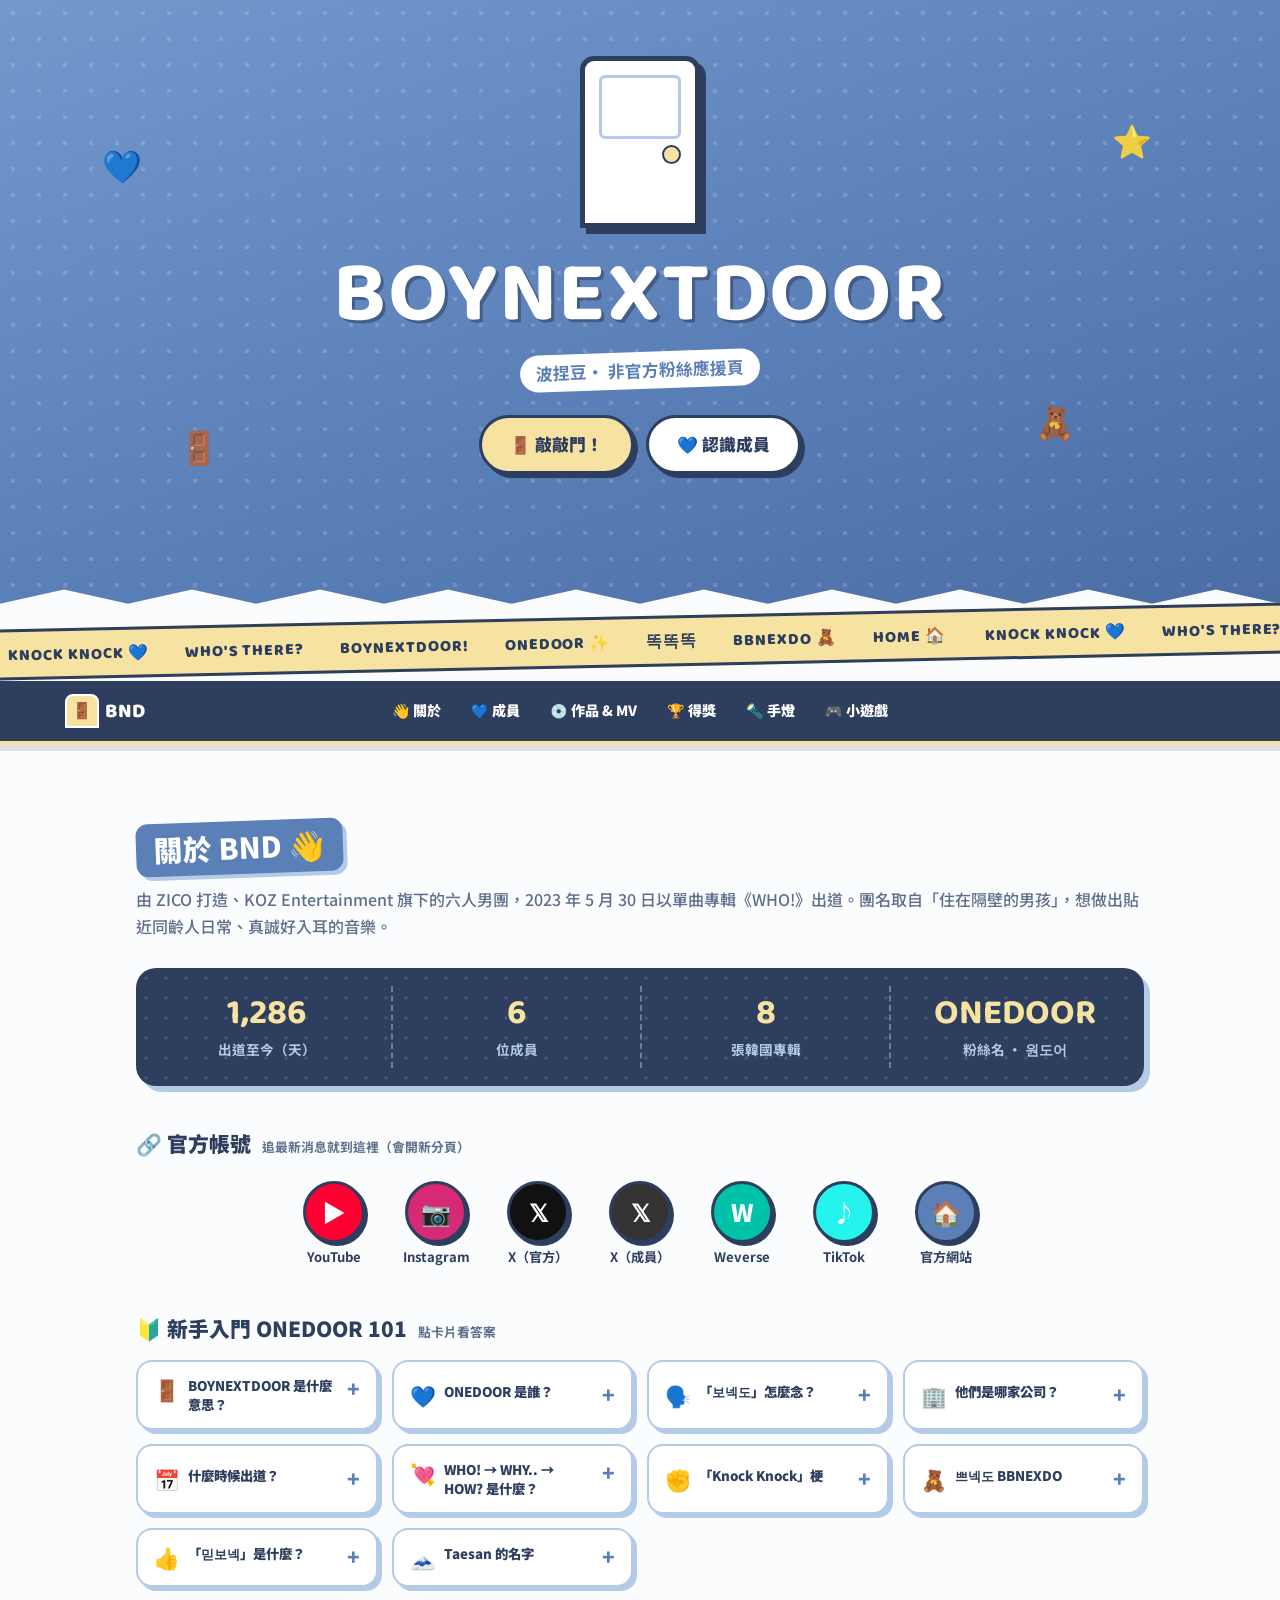
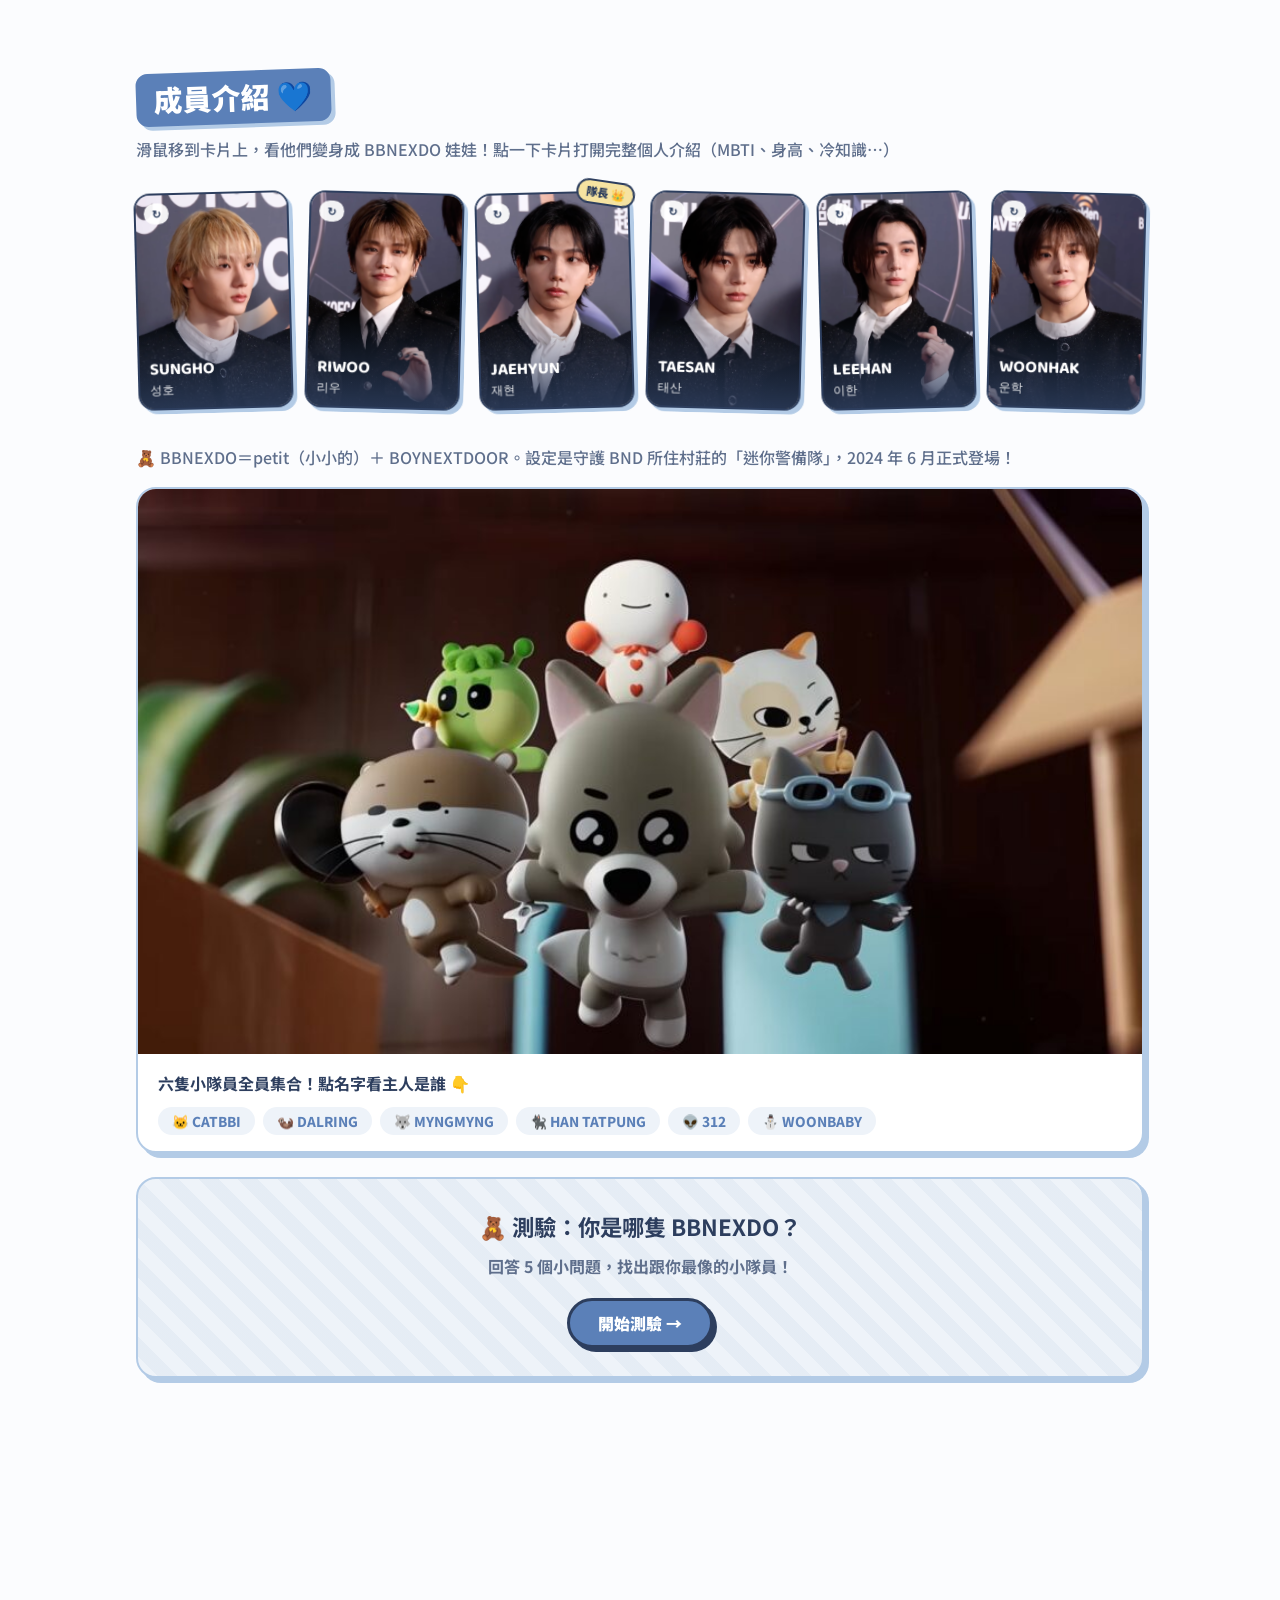
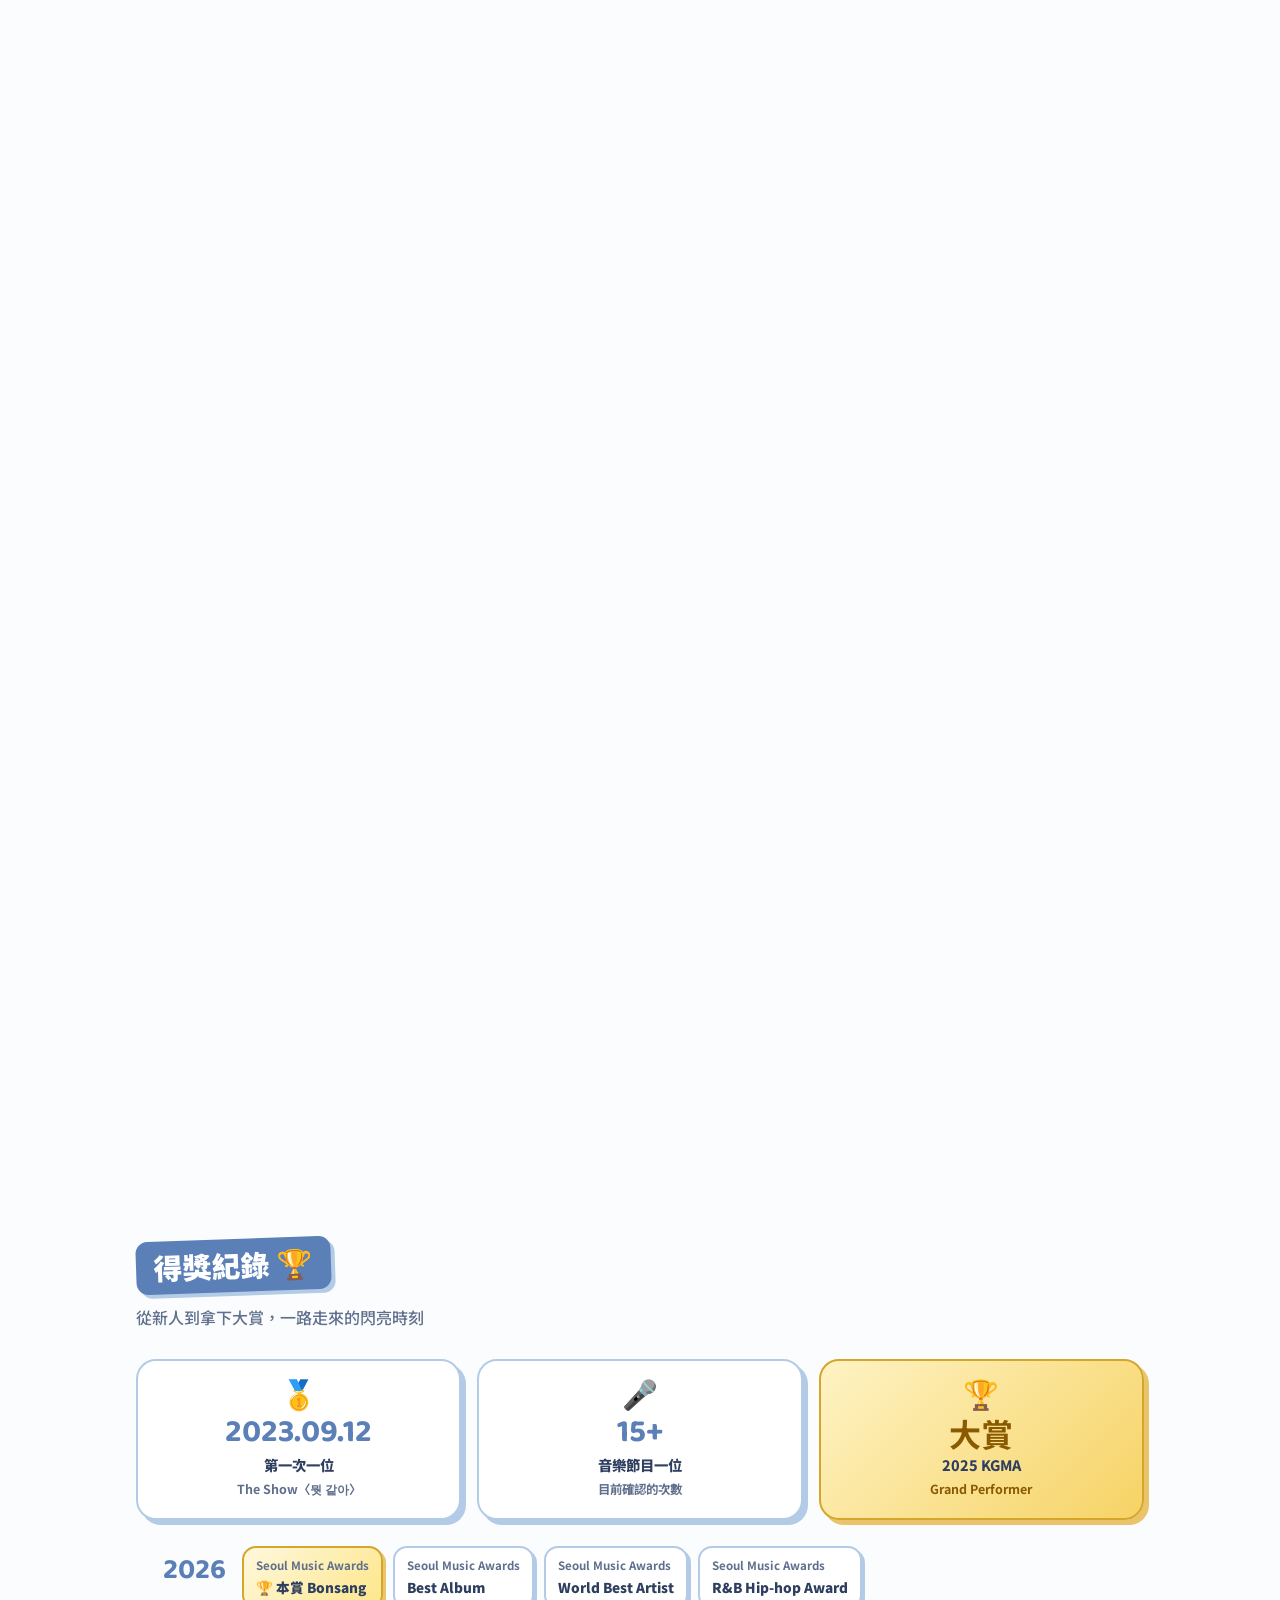
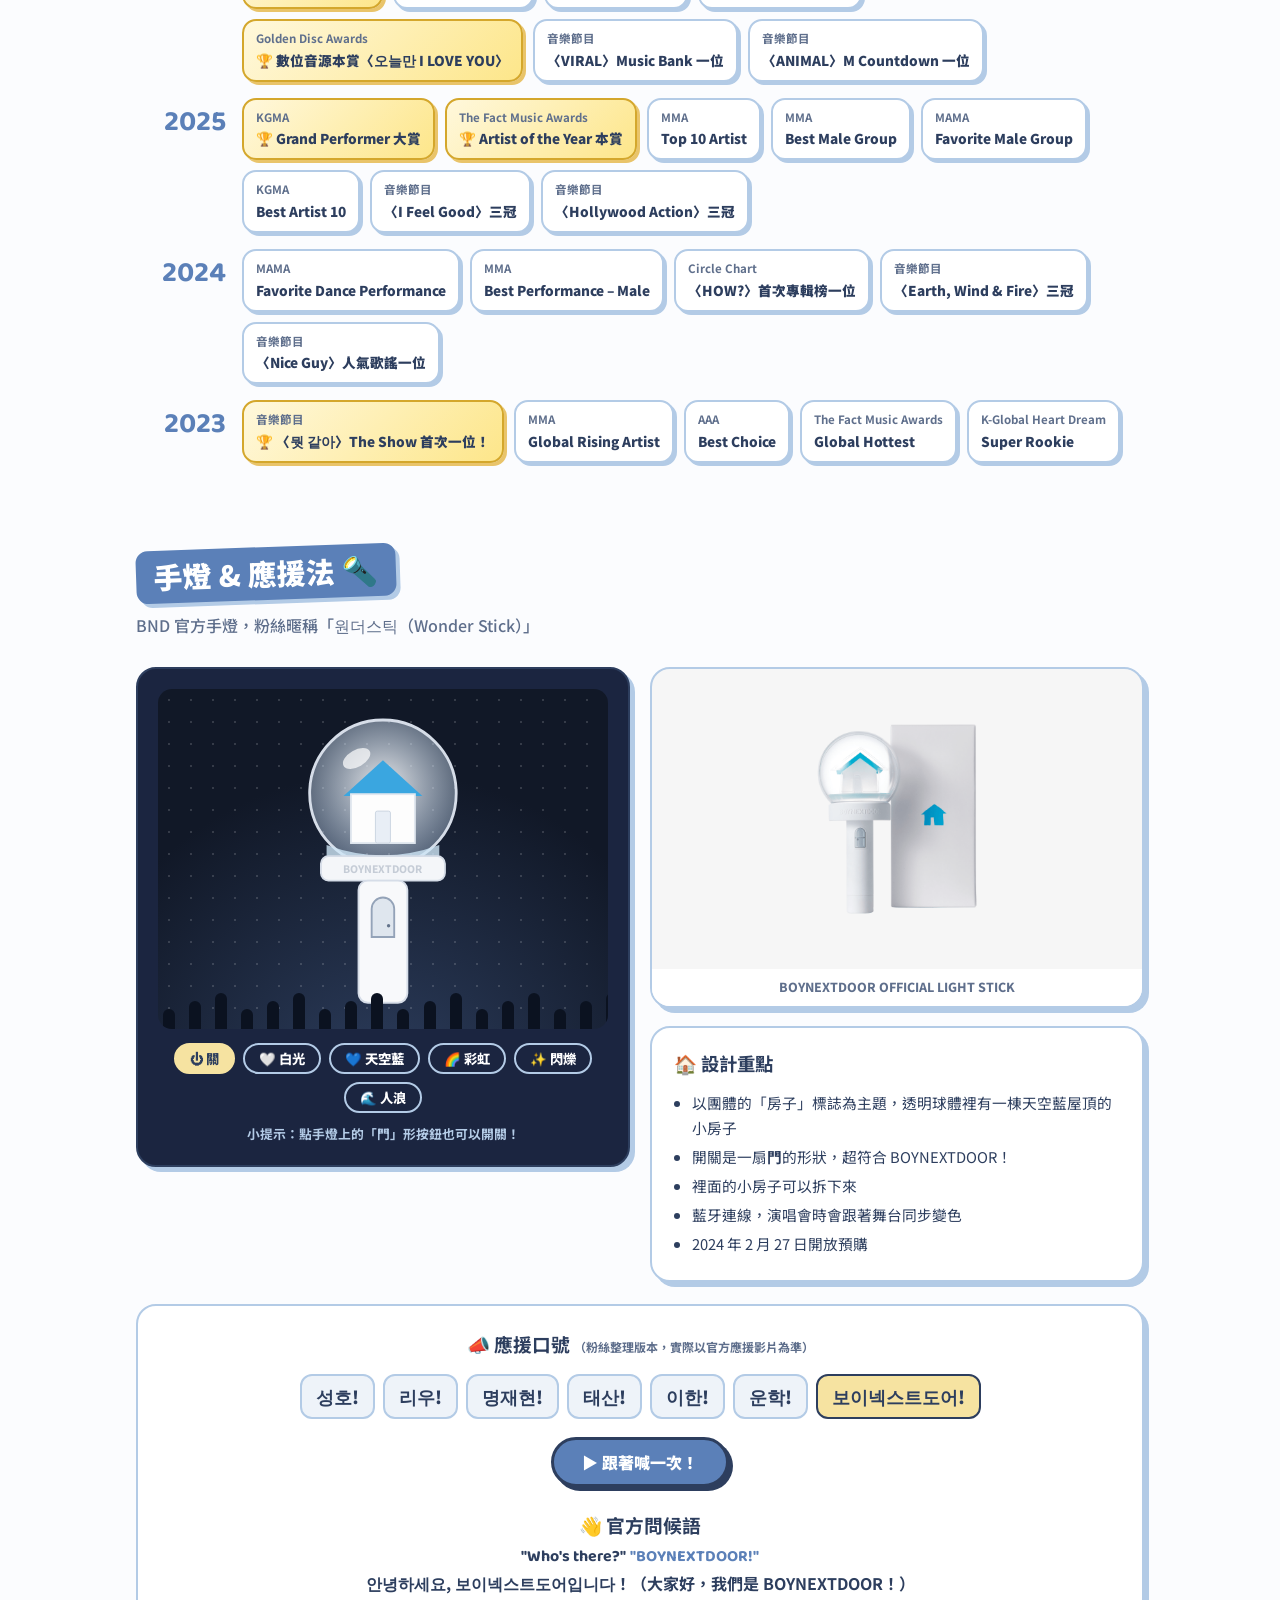
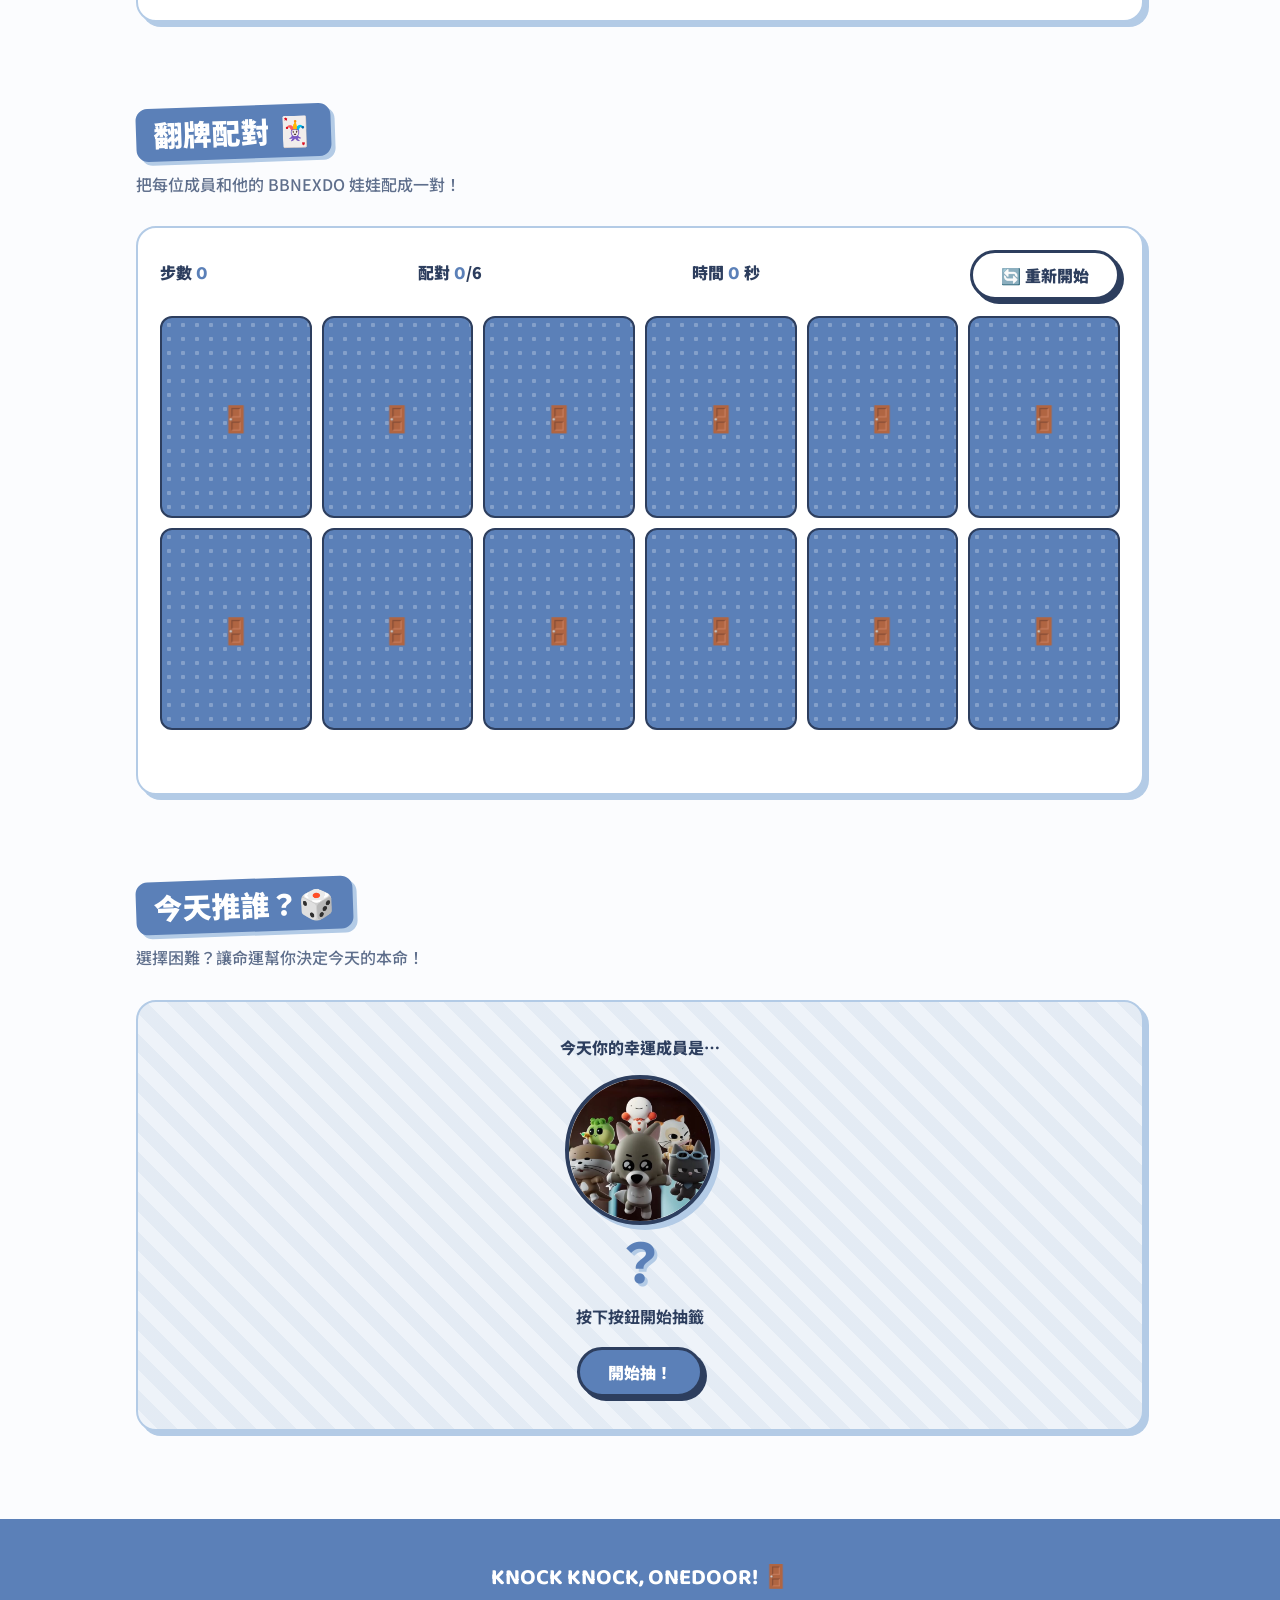
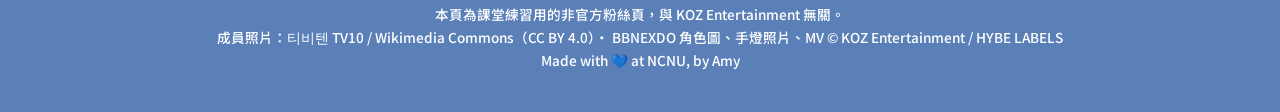
==== commit 980e985e: "Update tagline and footer credit Co-Authored-By: Claude Opus 5.5 <noreply@anthropic.com>" ====
--- a/index.html
+++ b/index.html
@@ -32,7 +32,7 @@
       <div class="door"></div>
     </div>
     <h1 class="en">BOYNEXTDOOR</h1>
-    <p class="tag">隔壁的男孩們 · 非官方粉絲應援頁</p>
+    <p class="tag">波捏豆· 非官方粉絲應援頁</p>
     <div class="hero-btns">
       <button class="knock" id="knockBtn">🚪 敲敲門！</button>
       <a class="knock alt" href="#members">💙 認識成員</a>
@@ -253,7 +253,7 @@
   <b class="en">KNOCK KNOCK, ONEDOOR! 🚪</b>
   本頁為課堂練習用的非官方粉絲頁，與 KOZ Entertainment 無關。<br>
   成員照片：티비텐 TV10 / Wikimedia Commons（CC BY 4.0）· BBNEXDO 角色圖、手燈照片、MV © KOZ Entertainment / HYBE LABELS<br>
-  Made with 💙 at NCNU
+  Made with 💙 at NCNU, by Amy
 </footer>
 
 <script src="script.js"></script>
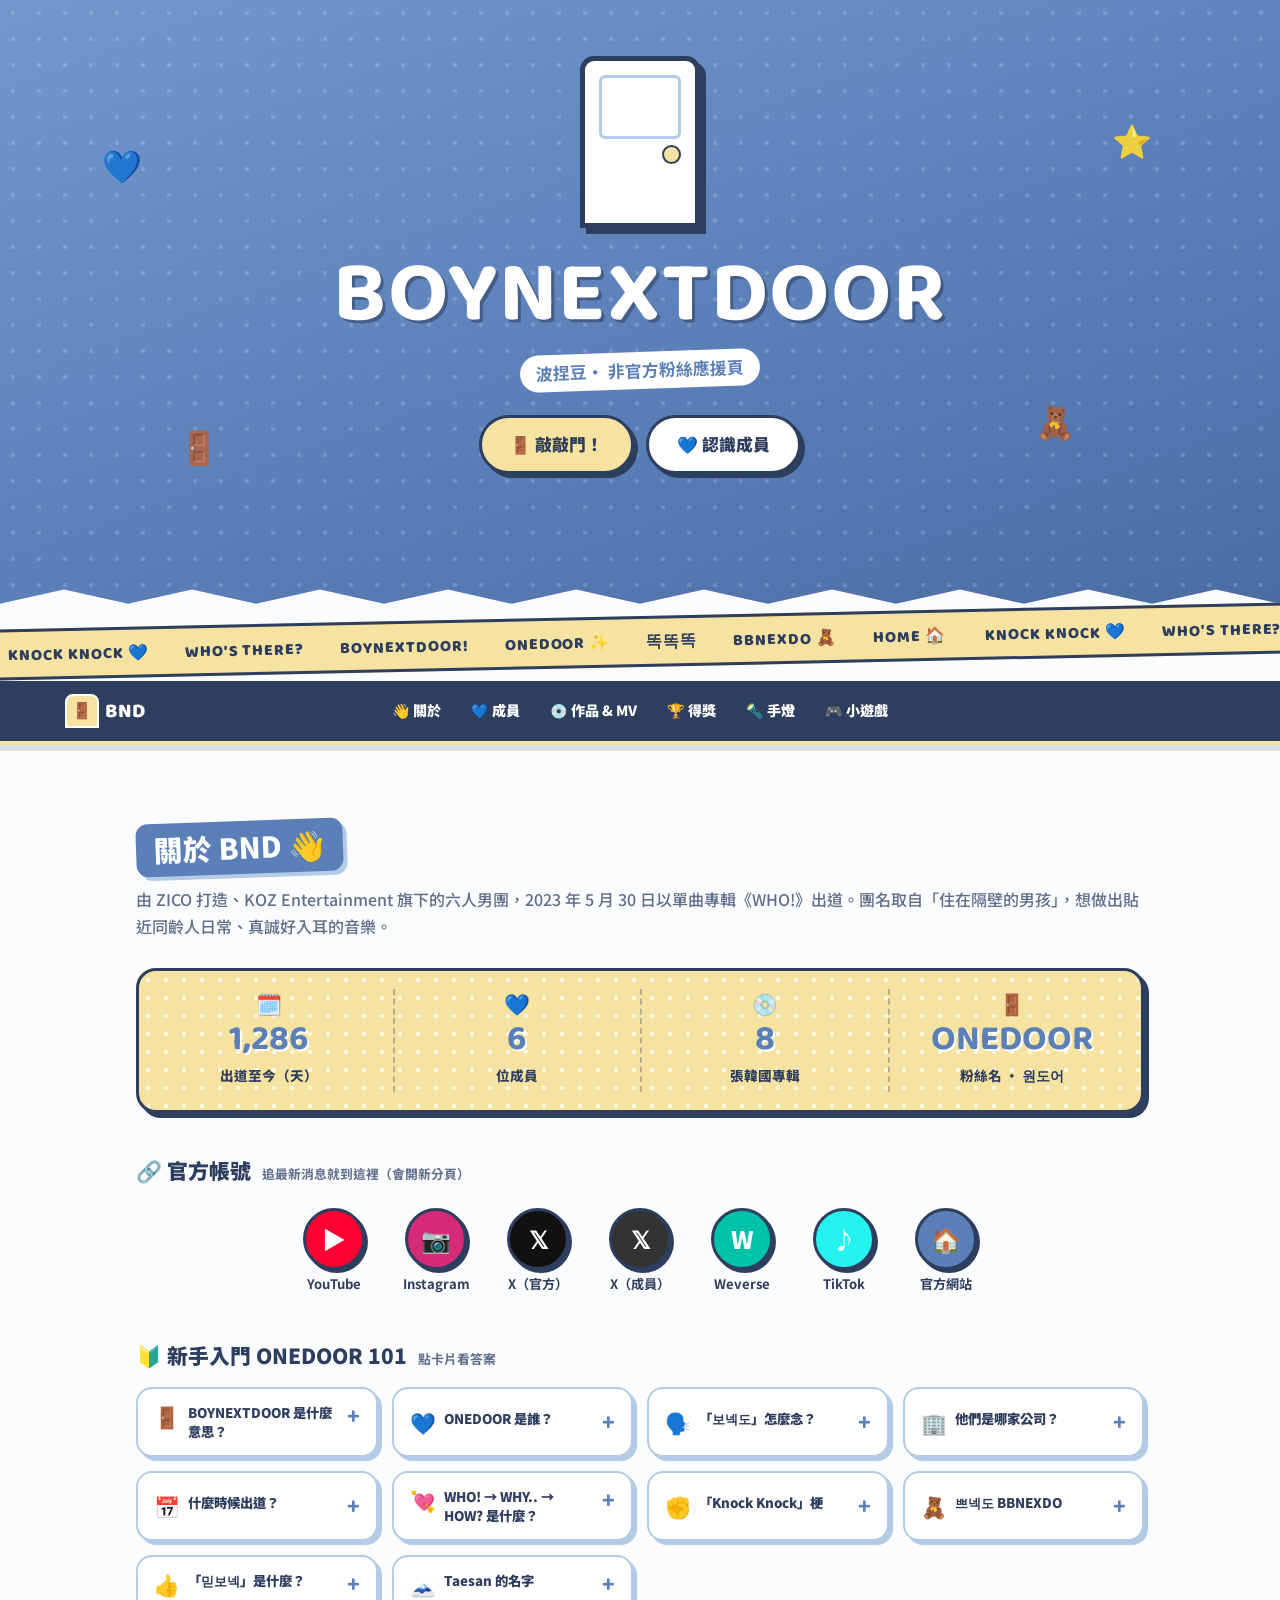
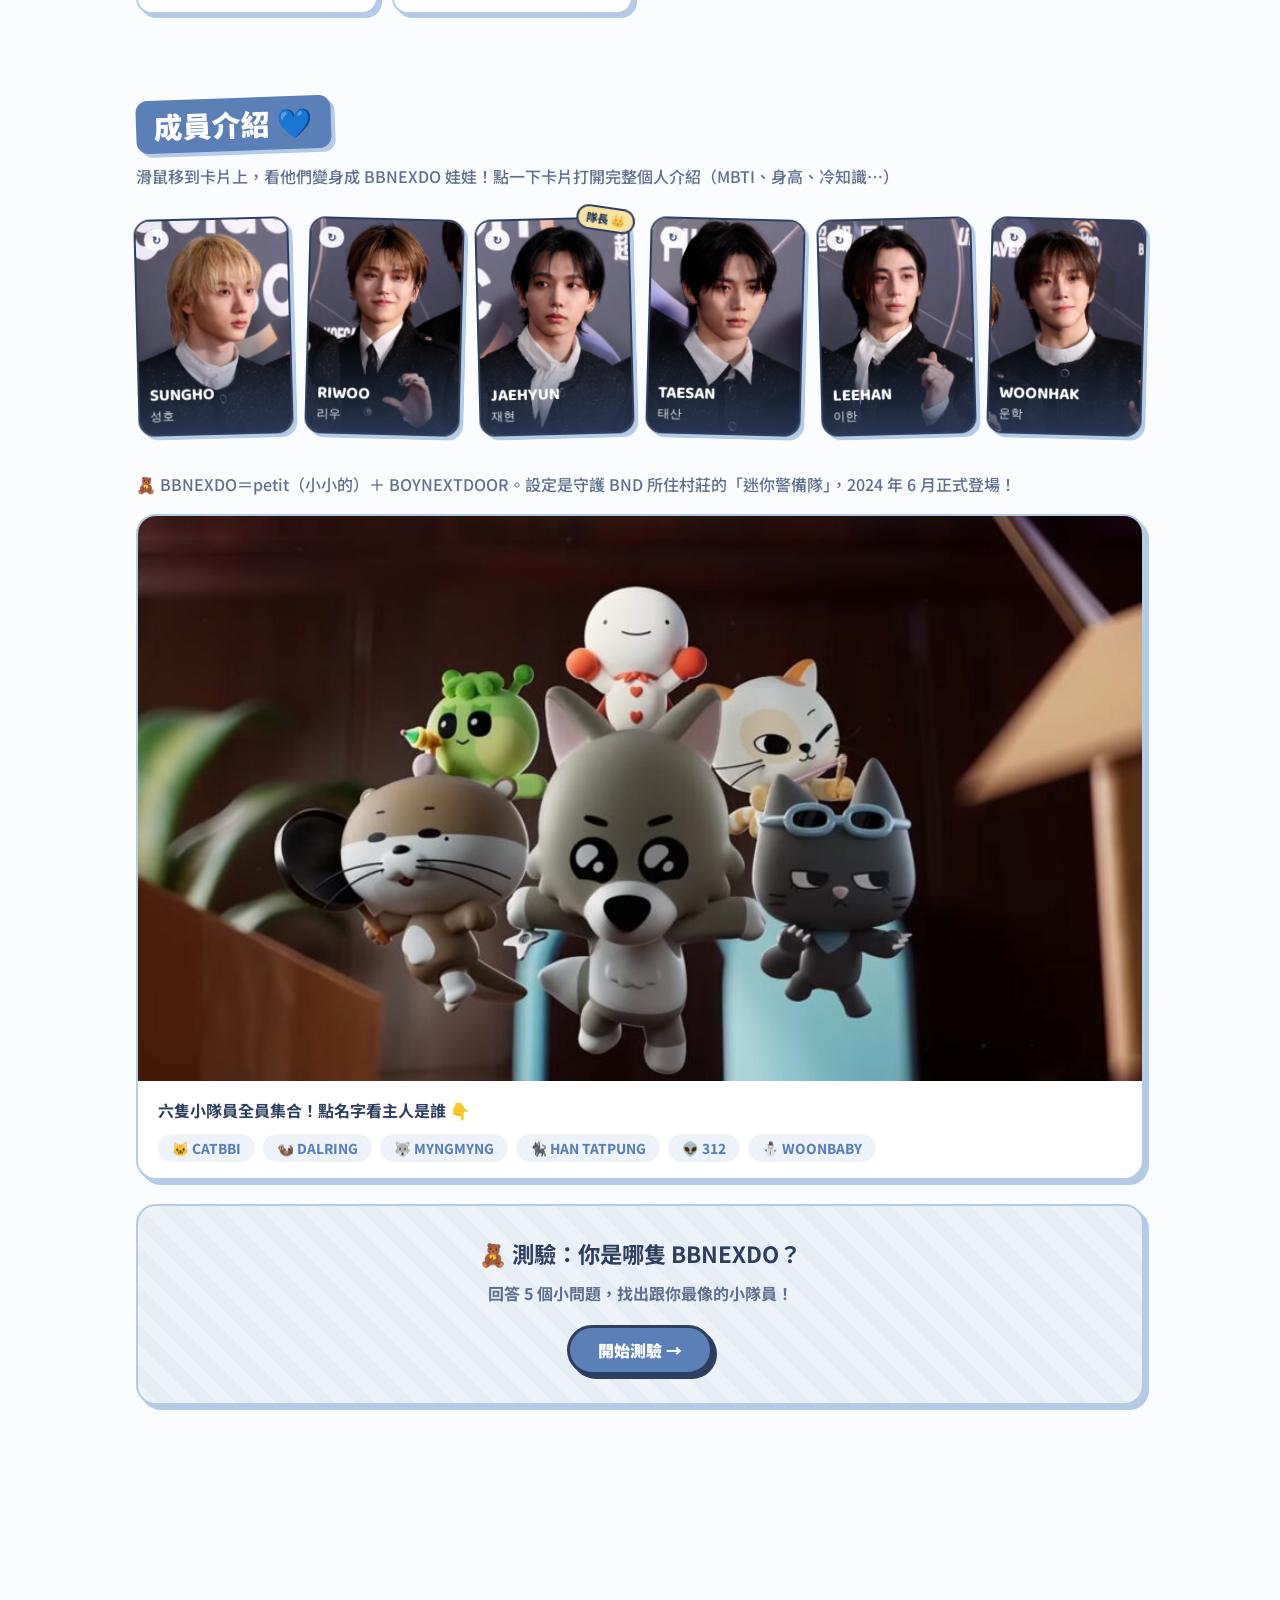
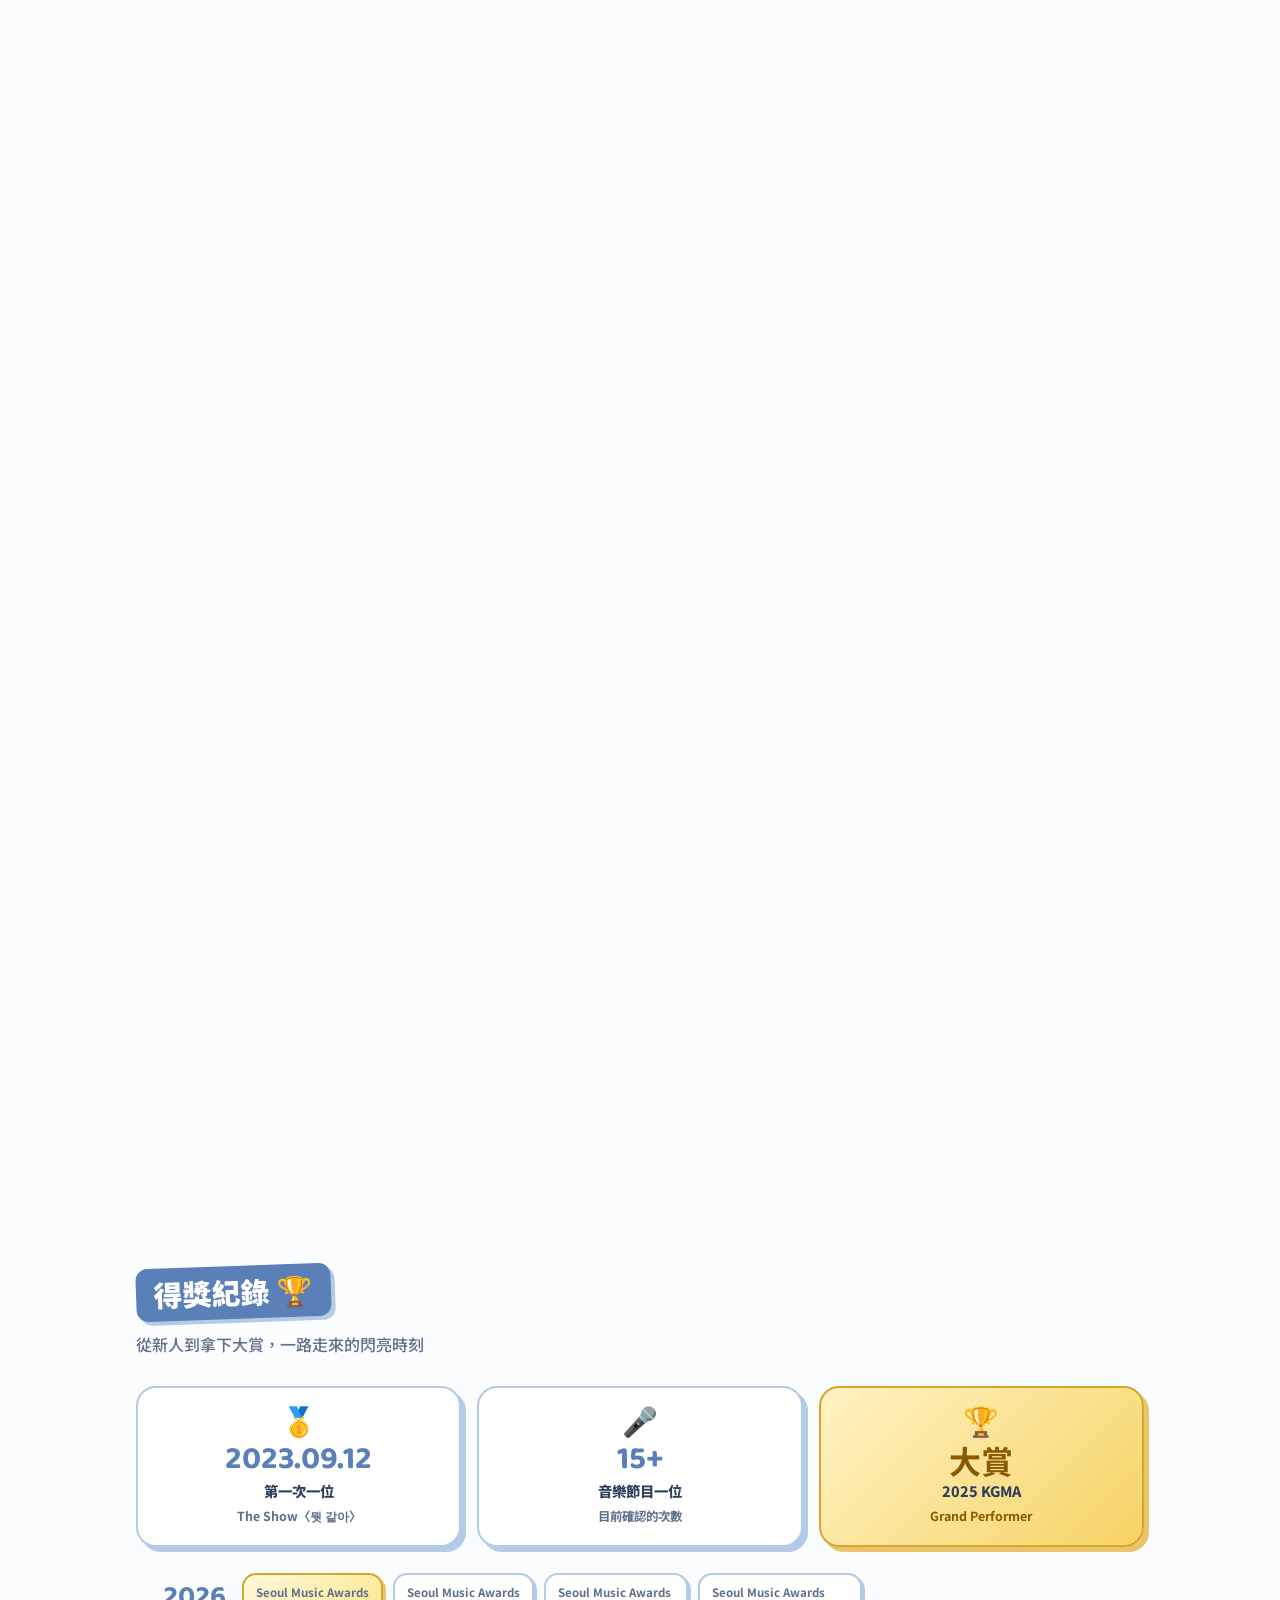
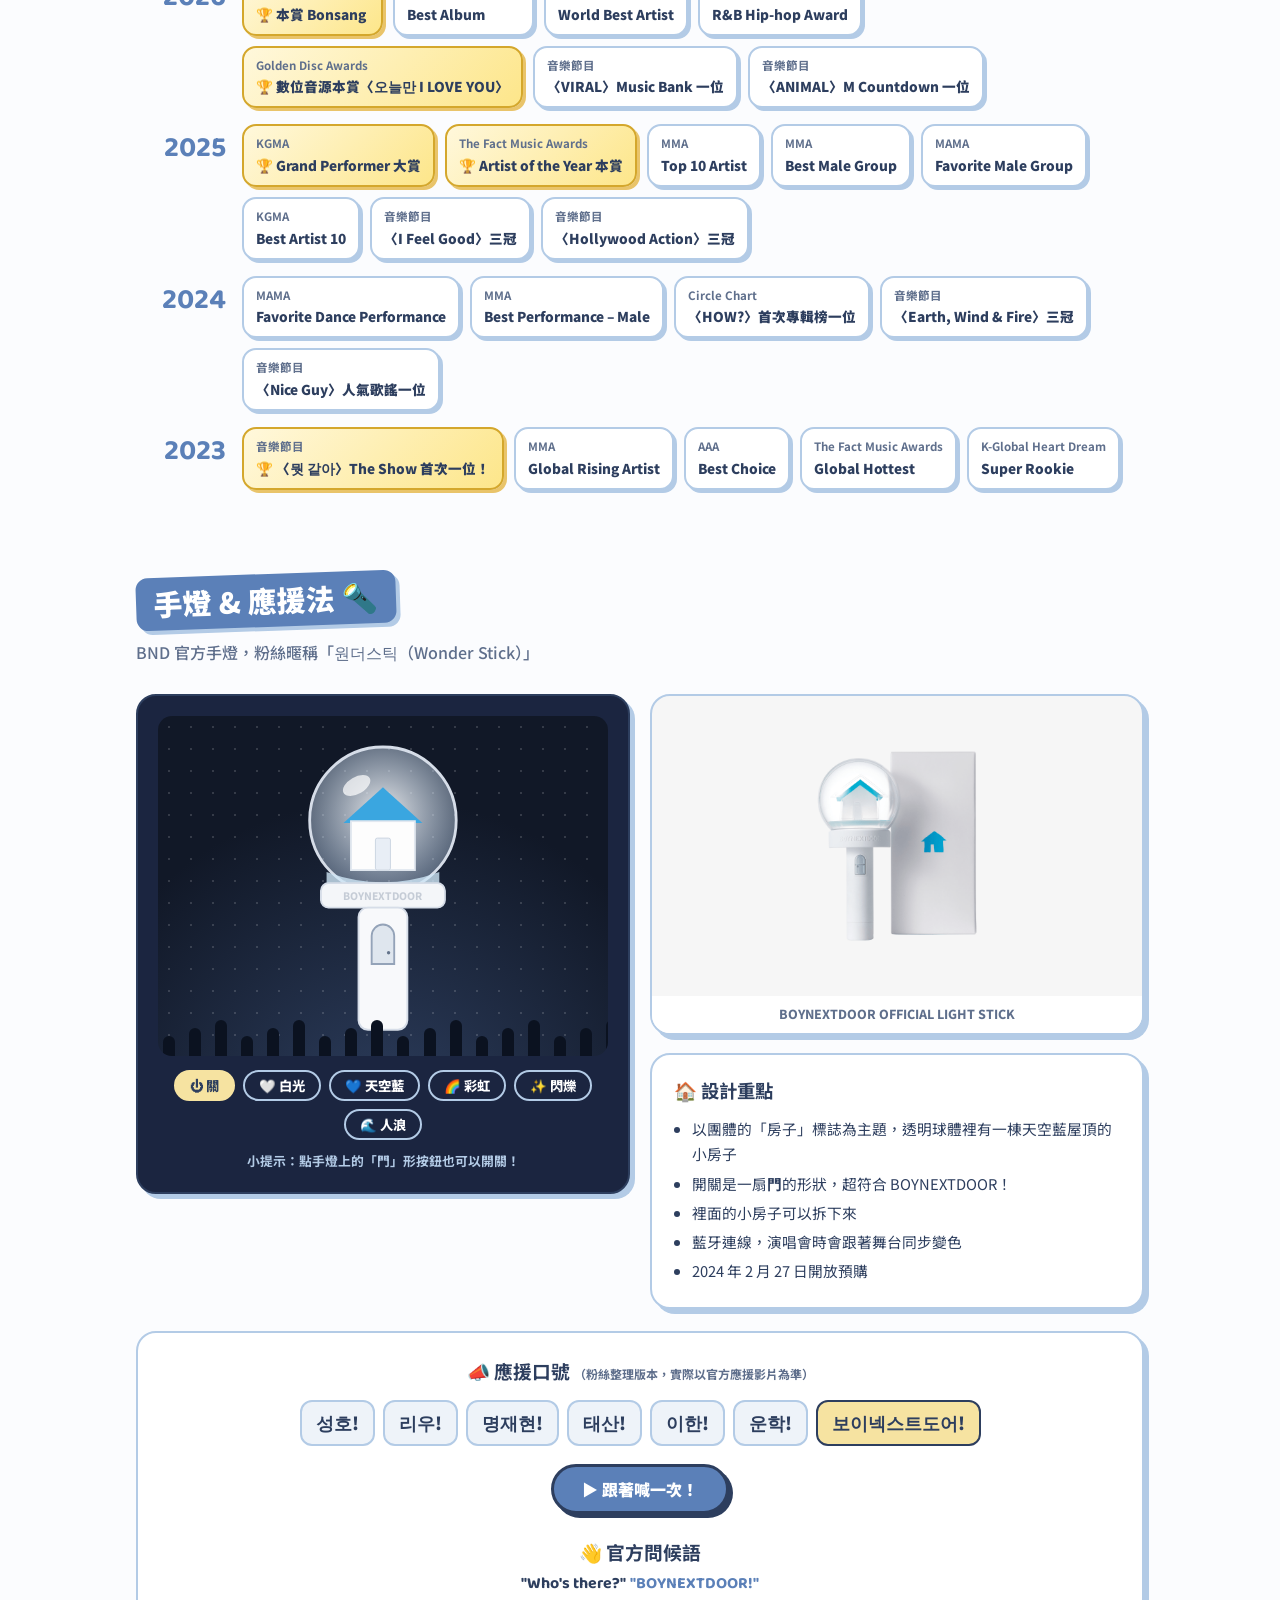
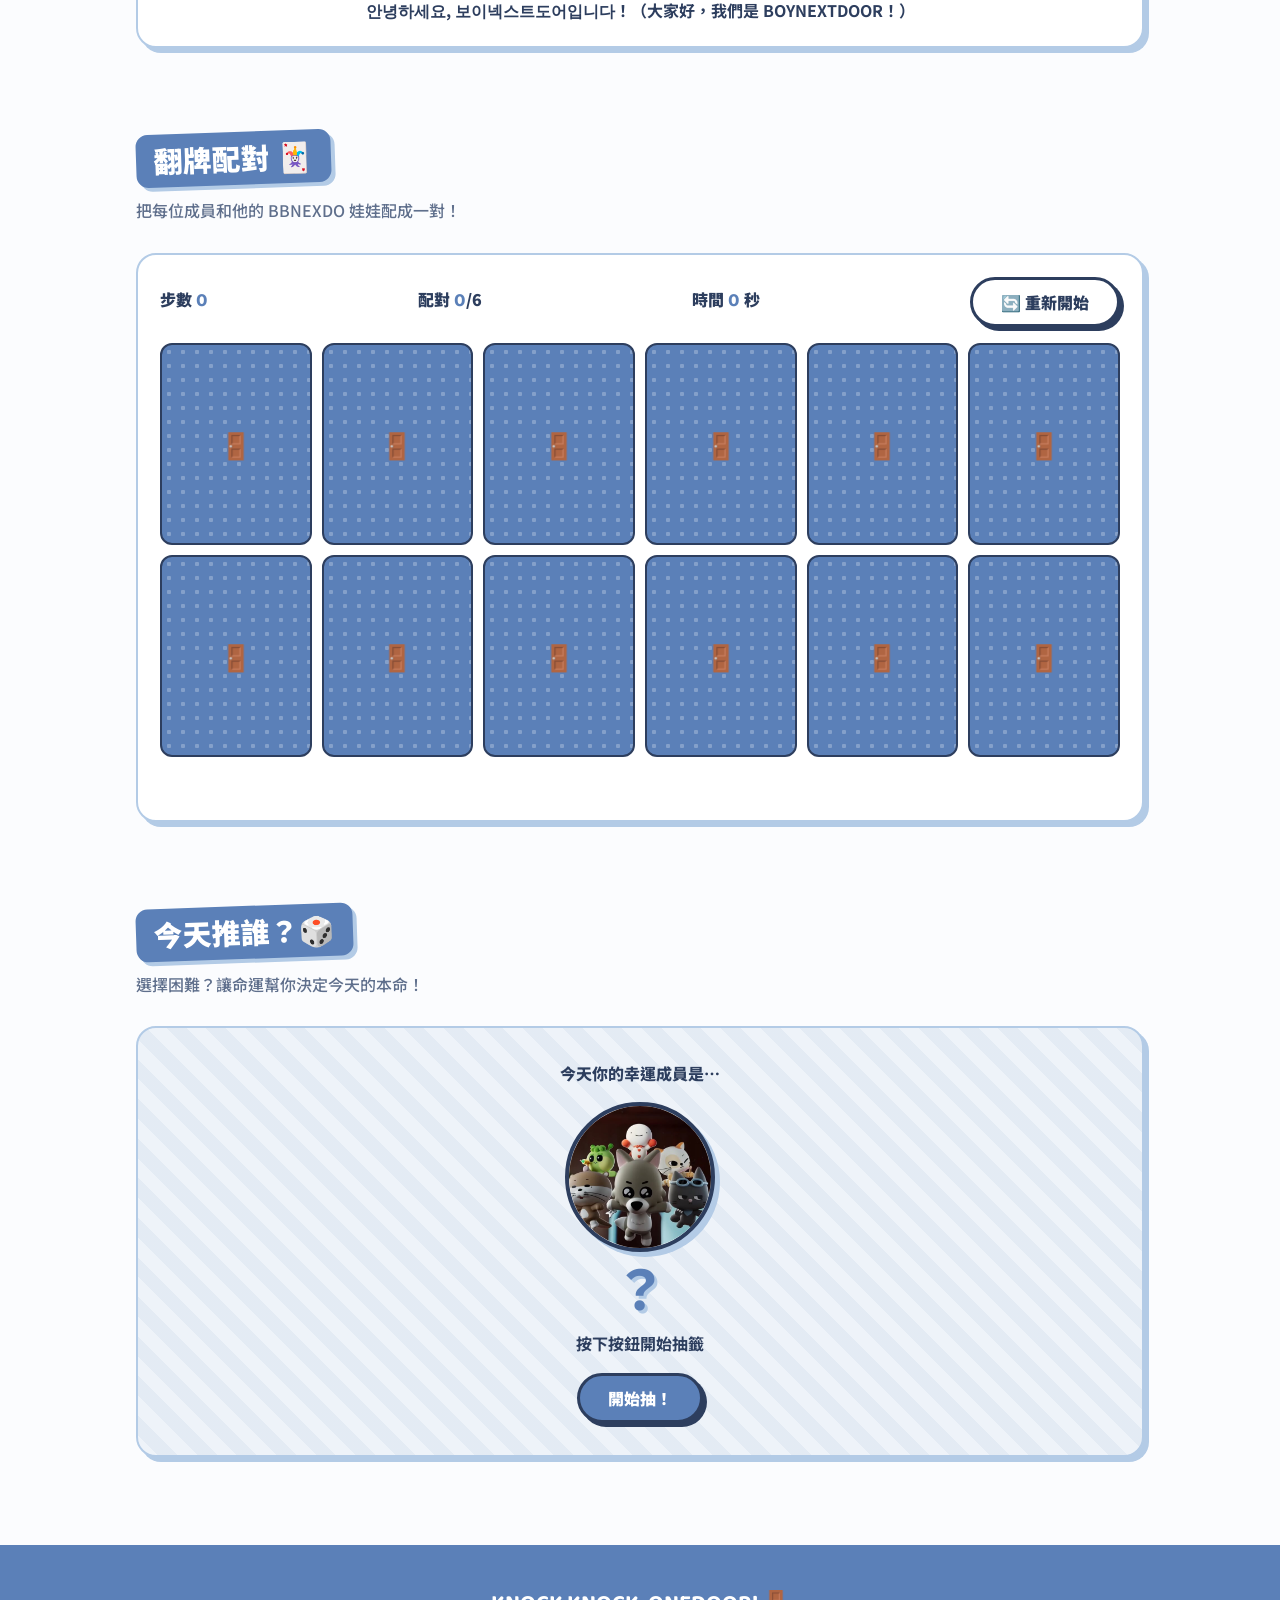
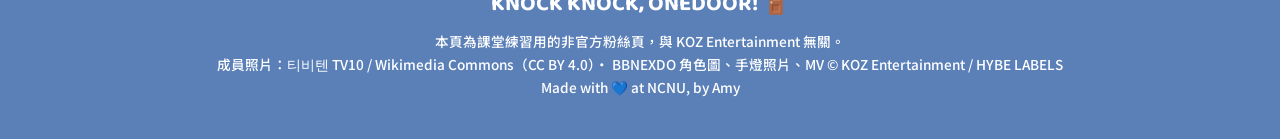
==== commit 8915262d: "Add door favicon and brighten About stats banner Co-Authored-By: Claude Opus 5.5 <noreply@anthropic." ====
--- a/index.html
+++ b/index.html
@@ -13,7 +13,10 @@
 <meta property="og:image" content="https://amyselinawei.github.io/boynextdoor/img/bbnexdo.jpg">
 <meta property="og:url" content="https://amyselinawei.github.io/boynextdoor/">
 <link rel="canonical" href="https://amyselinawei.github.io/boynextdoor/">
-<link rel="icon" href="data:image/svg+xml,<svg xmlns='http://www.w3.org/2000/svg' viewBox='0 0 100 100'><text y='.9em' font-size='90'>🚪</text></svg>">
+<link rel="icon" href="favicon.svg" type="image/svg+xml">
+<link rel="icon" href="favicon-48.png" sizes="48x48" type="image/png">
+<link rel="icon" href="favicon-192.png" sizes="192x192" type="image/png">
+<link rel="apple-touch-icon" href="apple-touch-icon.png">
 <link rel="preconnect" href="https://fonts.googleapis.com">
 <link href="https://fonts.googleapis.com/css2?family=Baloo+2:wght@600;800&family=Noto+Sans+TC:wght@500;700;900&display=swap" rel="stylesheet">
 <link rel="stylesheet" href="style.css">
@@ -124,7 +127,7 @@
 
 
   <section id="works" class="reveal">
-    <h2 class="title">作品 & MV 💿🎬</h2>
+    <h2 class="title">作品 & MV 💿</h2>
     <p class="sub">BND 的唱片架！點一張專輯，唱片會轉起來，下面就會出現那張專輯的 MV 🎶</p>
     <div class="shelf-wrap">
       <button class="shelf-arrow l" id="shelfL" aria-label="往左">←</button>
--- a/style.css
+++ b/style.css
@@ -90,14 +90,18 @@
 .reveal.in{opacity:1;transform:none}
 
 /* ===== Stats ===== */
-.stats{display:grid;grid-template-columns:repeat(4,1fr);background:var(--navy);border-radius:20px;box-shadow:6px 6px 0 var(--sky);
-  color:var(--white);padding:18px 6px;position:relative;overflow:hidden}
-.stats::before{content:"";position:absolute;inset:0;opacity:.12;background-image:radial-gradient(var(--white) 1.5px,transparent 2px);background-size:20px 20px}
+.stats{display:grid;grid-template-columns:repeat(4,1fr);background:var(--yellow);border:3px solid var(--navy);border-radius:20px;
+  box-shadow:5px 5px 0 var(--navy);padding:18px 6px;position:relative;overflow:hidden;
+  background-image:radial-gradient(rgba(255,255,255,.7) 2px,transparent 2.5px);background-size:18px 18px}
 @media (max-width:760px){ .stats{grid-template-columns:repeat(2,1fr);row-gap:14px} .stats .stat:nth-child(3){border-left:none} }
-.stat{padding:6px 10px;text-align:center;position:relative}
-.stat + .stat{border-left:2px dashed rgba(179,203,230,.45)}
-.stat b{display:block;font-size:2.2rem;color:var(--yellow);line-height:1.2}
-.stat span{font-weight:700;font-size:.85rem;color:var(--sky)}
+.stat{padding:4px 10px;text-align:center;position:relative}
+.stat + .stat{border-left:2px dashed rgba(45,62,94,.3)}
+.stat::before{display:block;font-size:1.3rem;line-height:1;margin-bottom:4px}
+.stat:nth-child(1)::before{content:"🗓️"} .stat:nth-child(2)::before{content:"💙"}
+.stat:nth-child(3)::before{content:"💿"} .stat:nth-child(4)::before{content:"🚪"}
+.stat b{display:block;font-size:2.2rem;color:var(--blue);line-height:1.2;text-shadow:2px 2px 0 var(--white)}
+.stat span{font-weight:800;font-size:.85rem;color:var(--navy)}
+@media (max-width:560px){ .stat b{font-size:1.7rem} }
 
 /* ===== Members ===== */
 .members{display:grid;grid-template-columns:repeat(6,1fr);gap:16px}
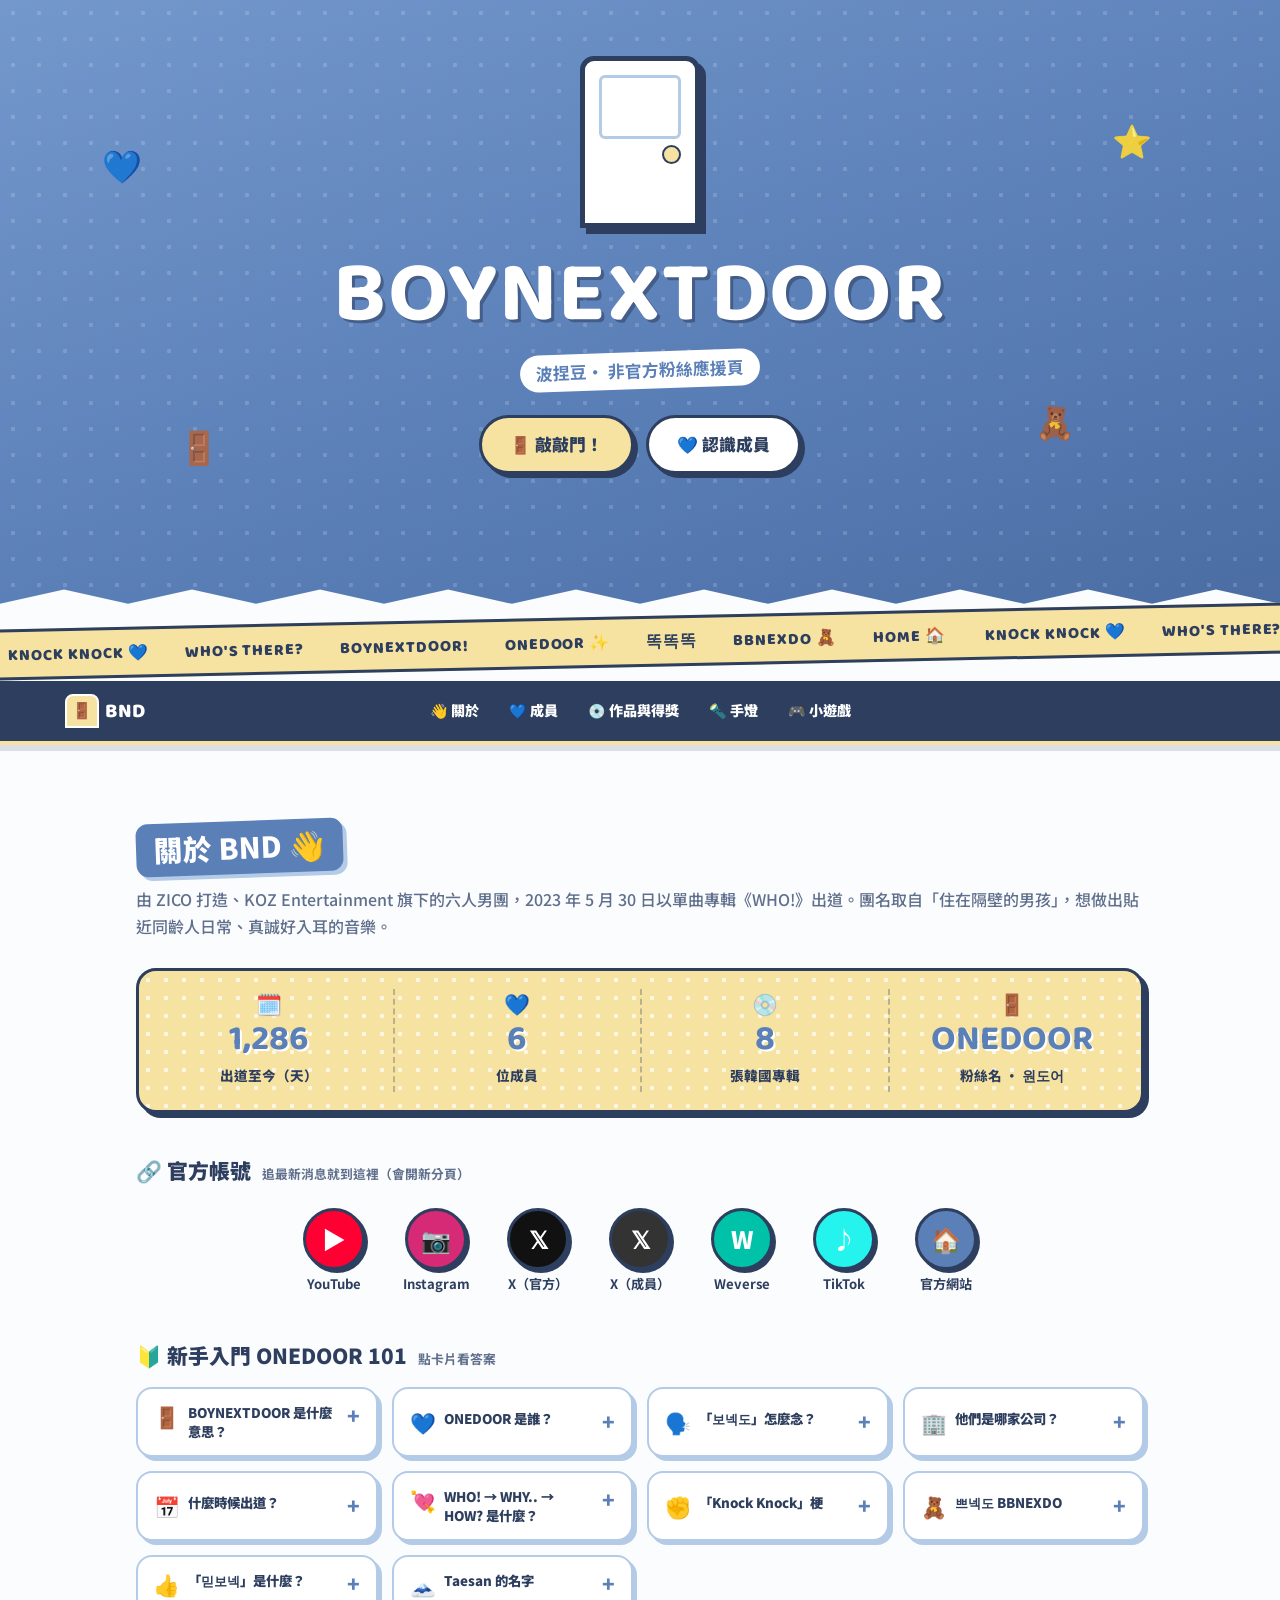
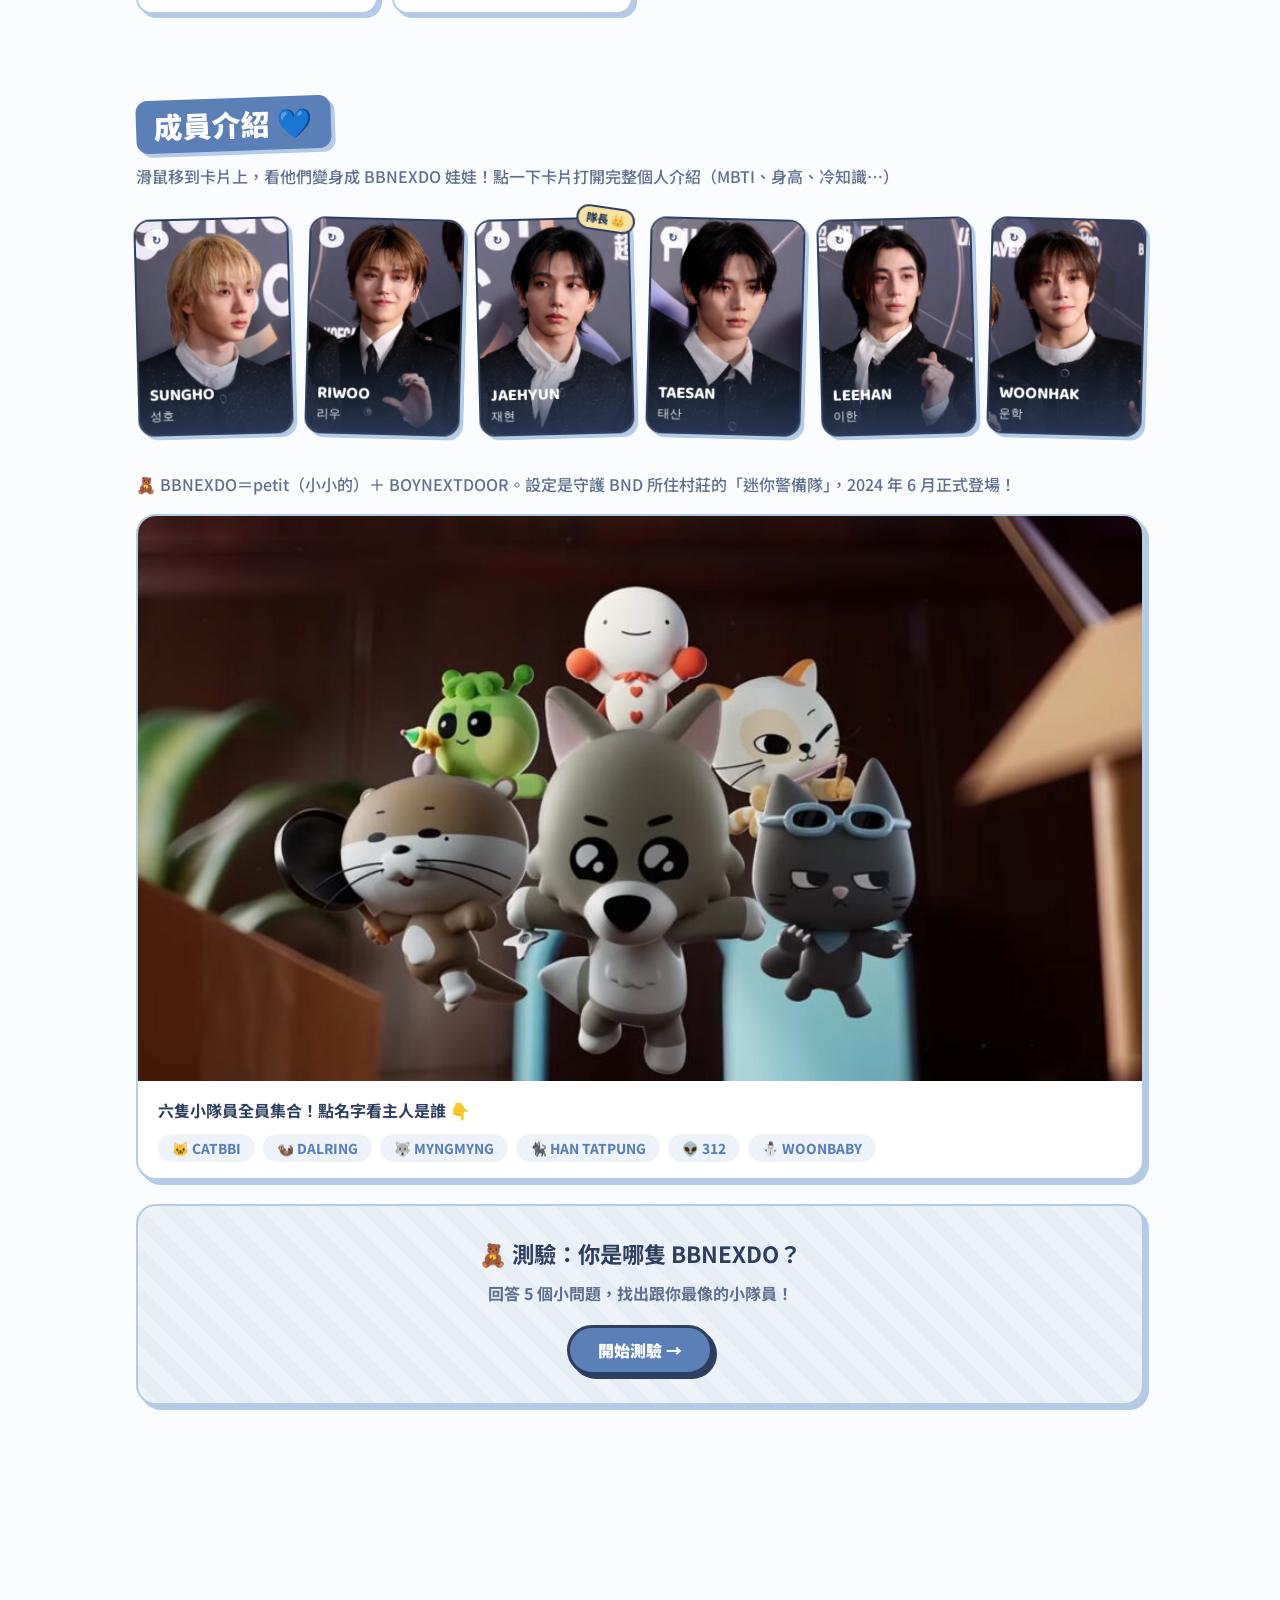
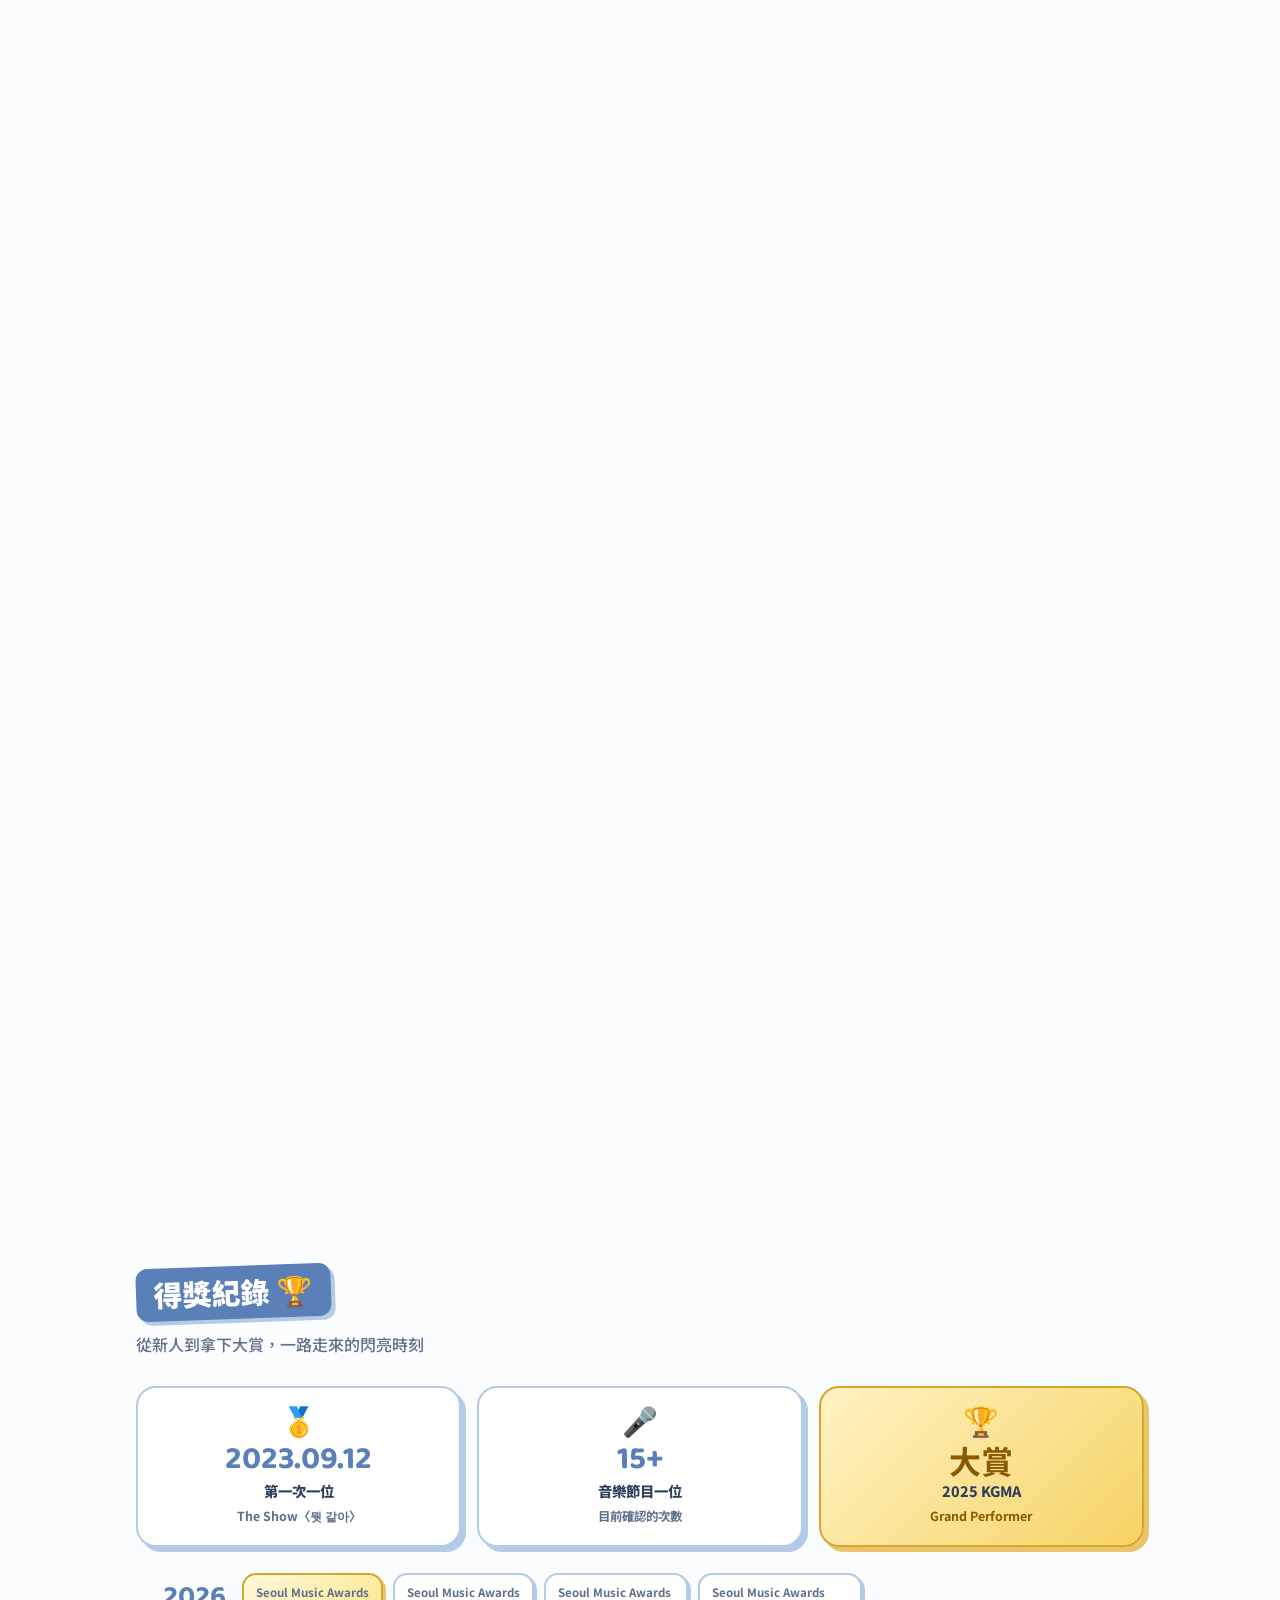
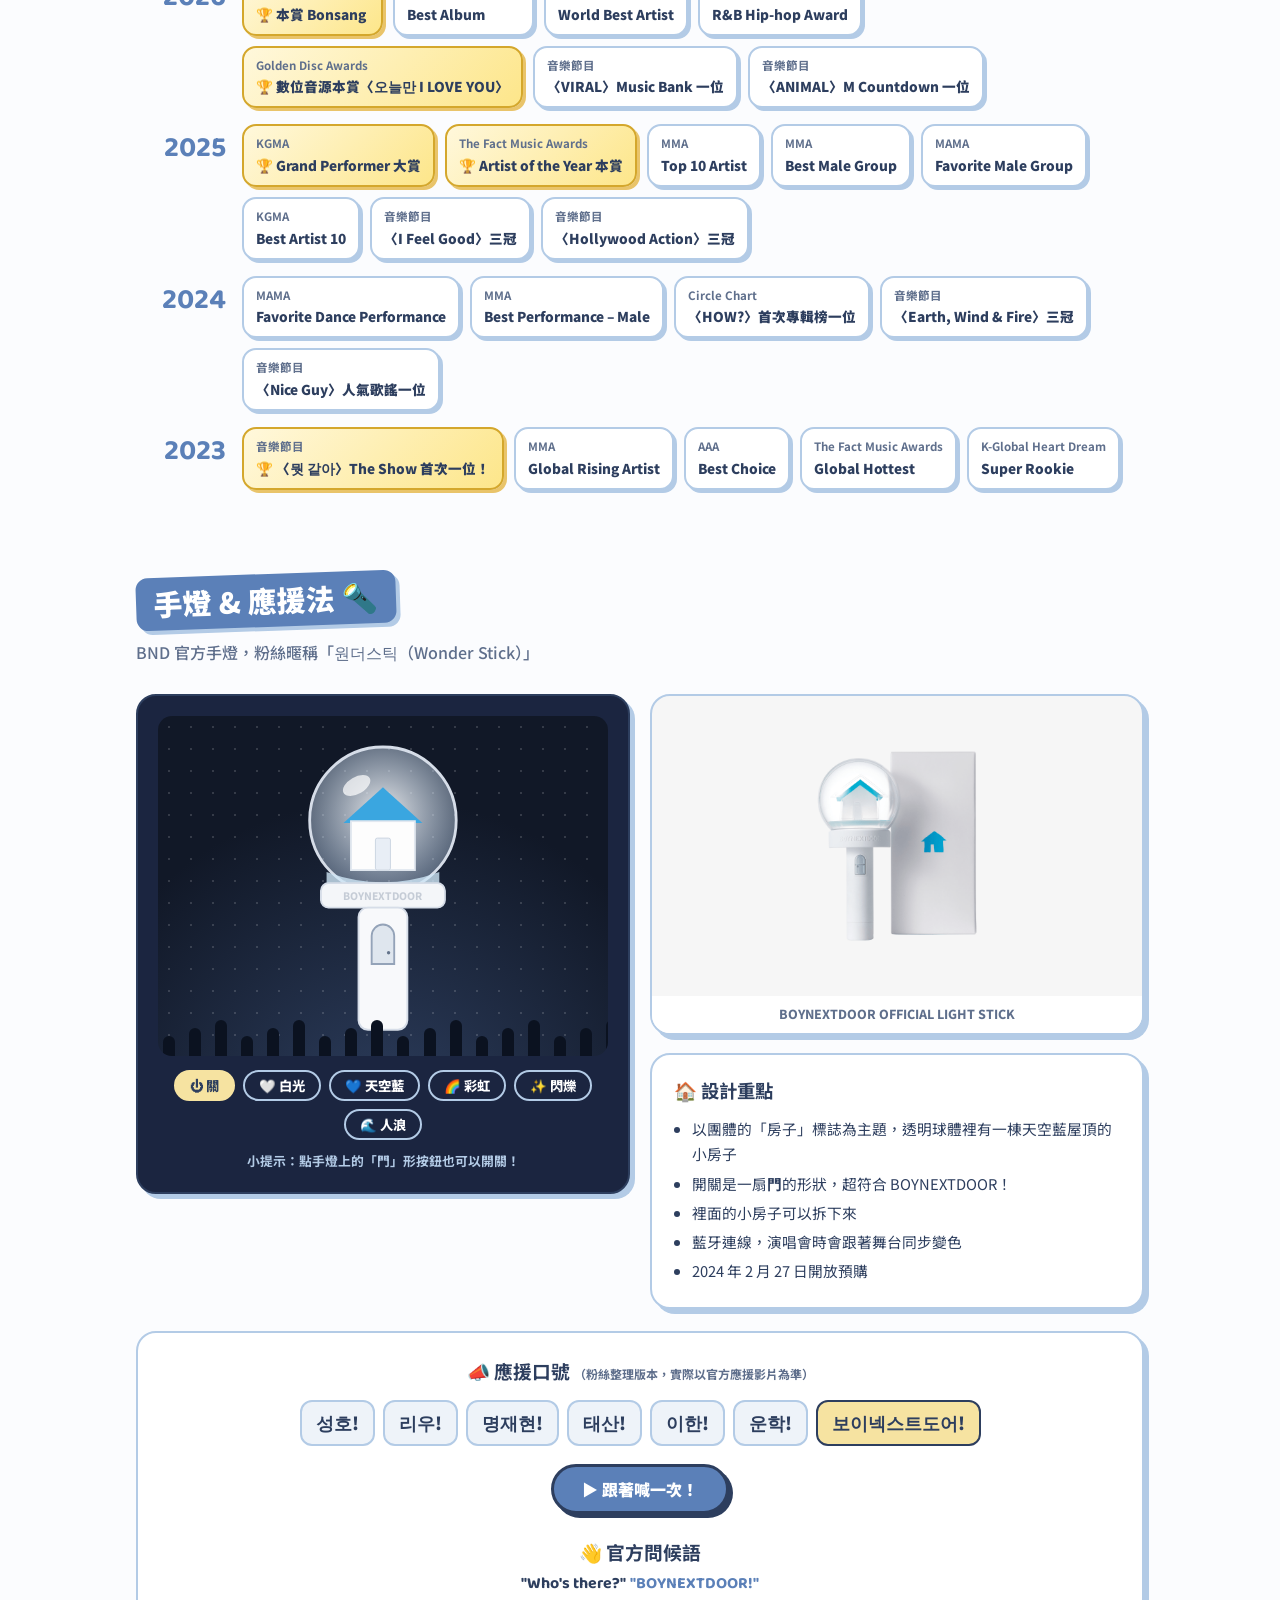
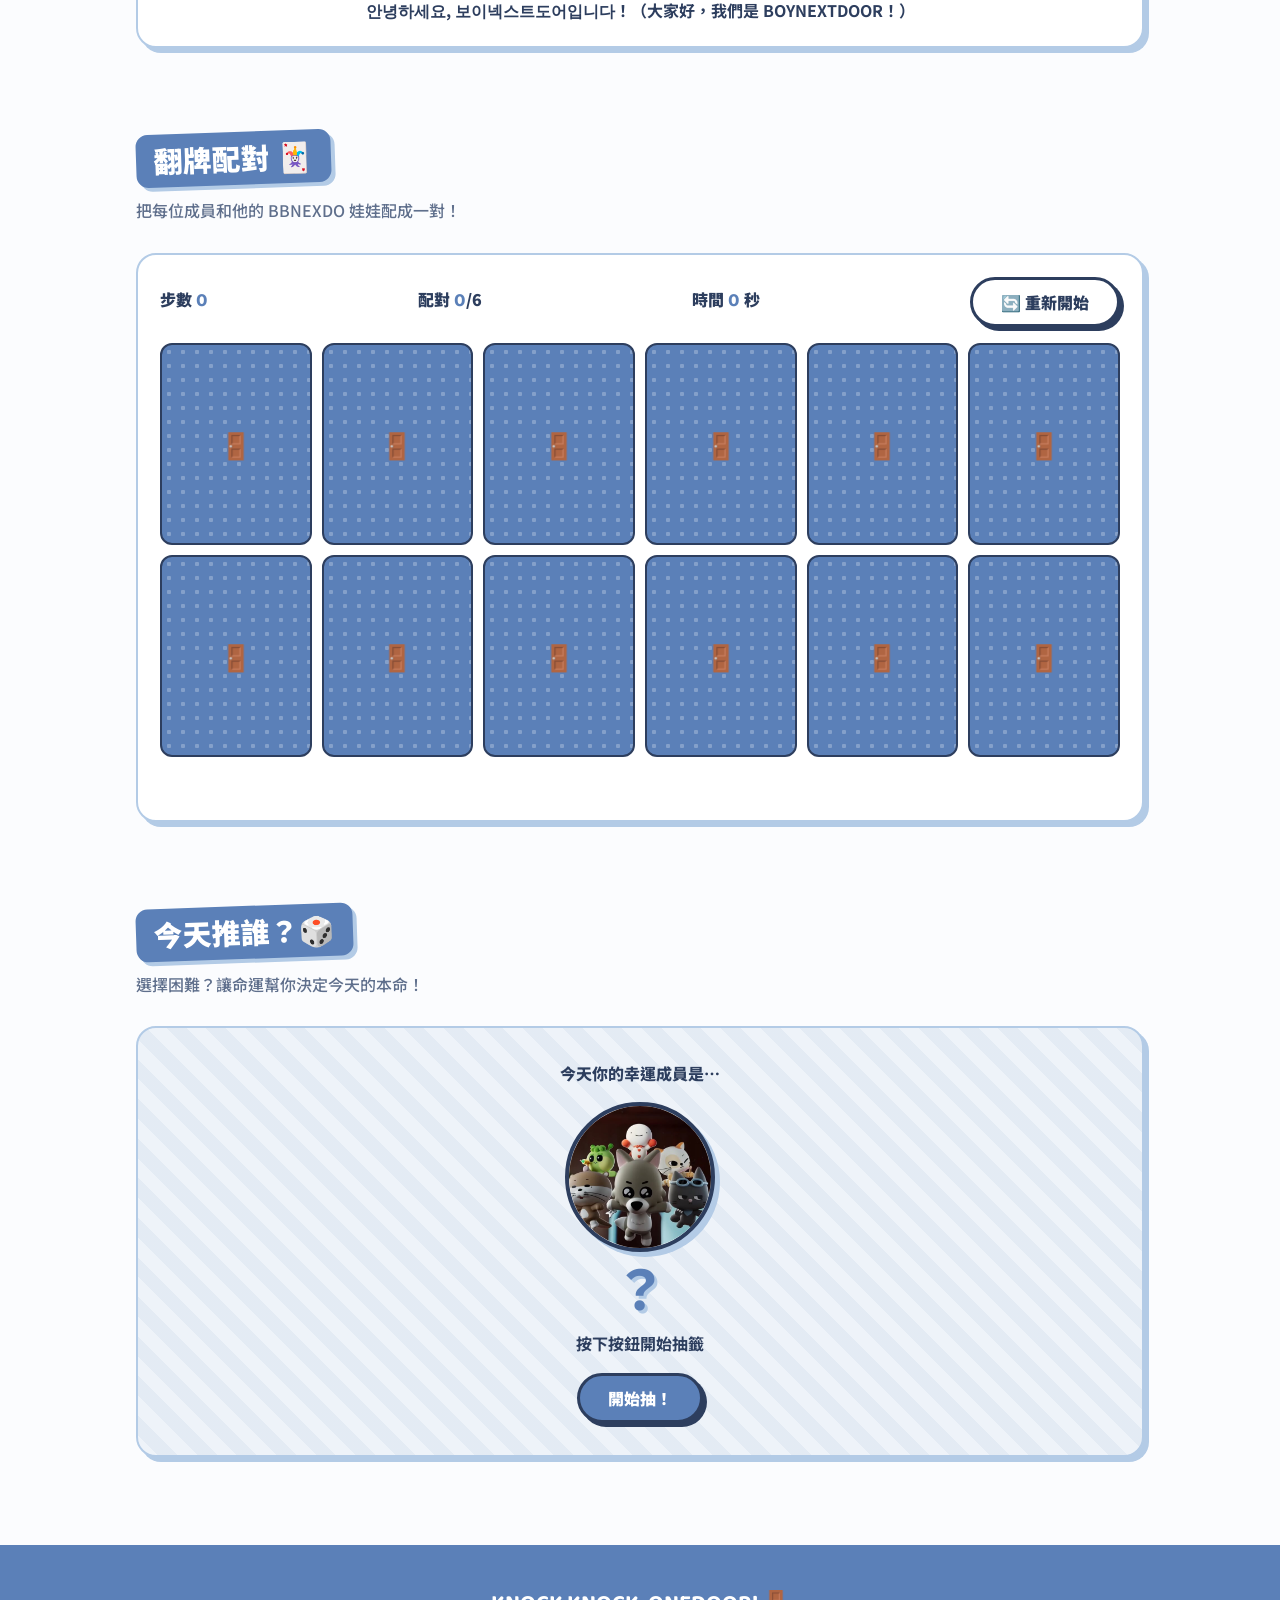
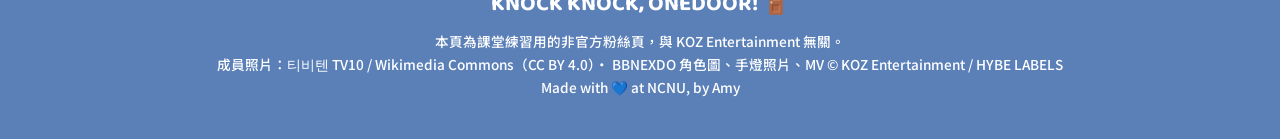
==== commit b949e0de: "Merge works and awards menu items Co-Authored-By: Claude Opus 5.5 <noreply@anthropic.com>" ====
--- a/index.html
+++ b/index.html
@@ -55,8 +55,7 @@
     <ul id="navList">
       <li><a href="#about">👋 關於</a></li>
       <li><a href="#members">💙 成員</a></li>
-      <li><a href="#works">💿 作品 & MV</a></li>
-      <li><a href="#awards">🏆 得獎</a></li>
+      <li><a href="#works">💿 作品與得獎</a></li>
       <li><a href="#lightstick">🔦 手燈</a></li>
       <li><a href="#game">🎮 小遊戲</a></li>
     </ul>
